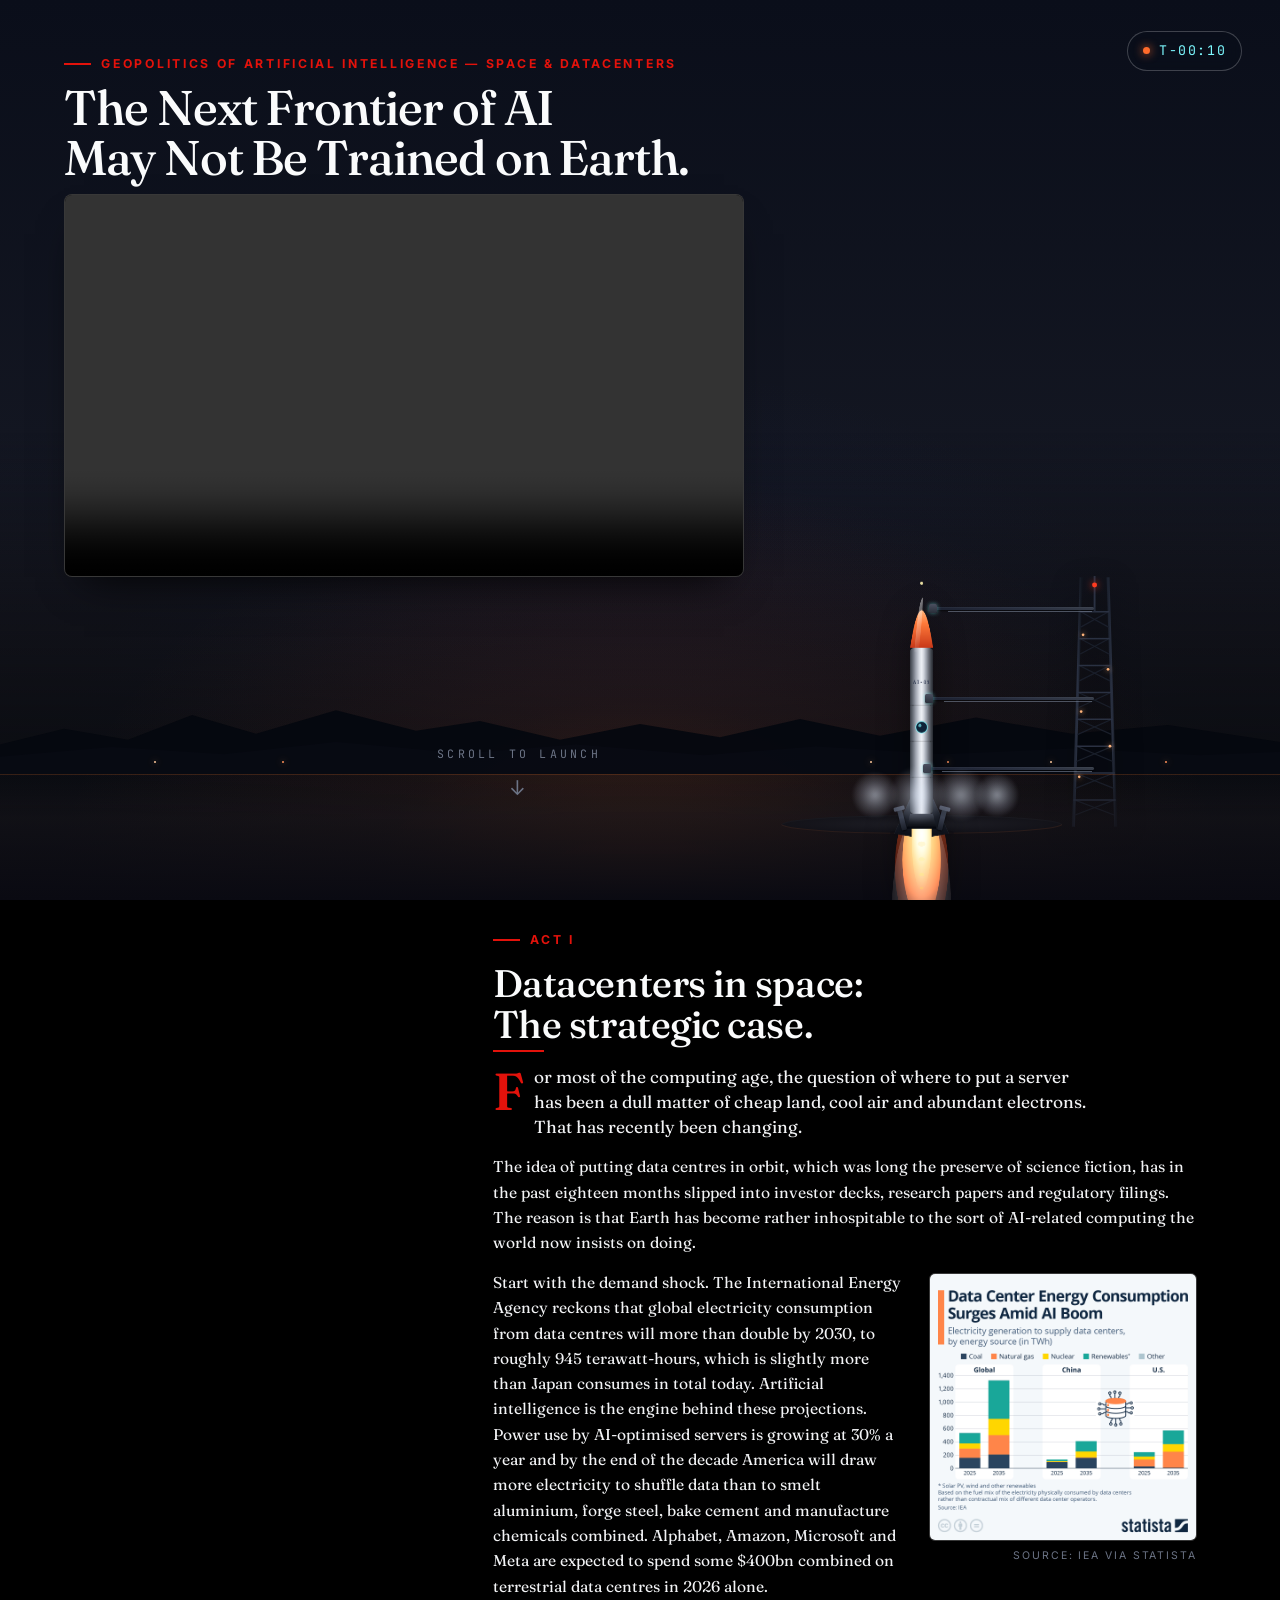
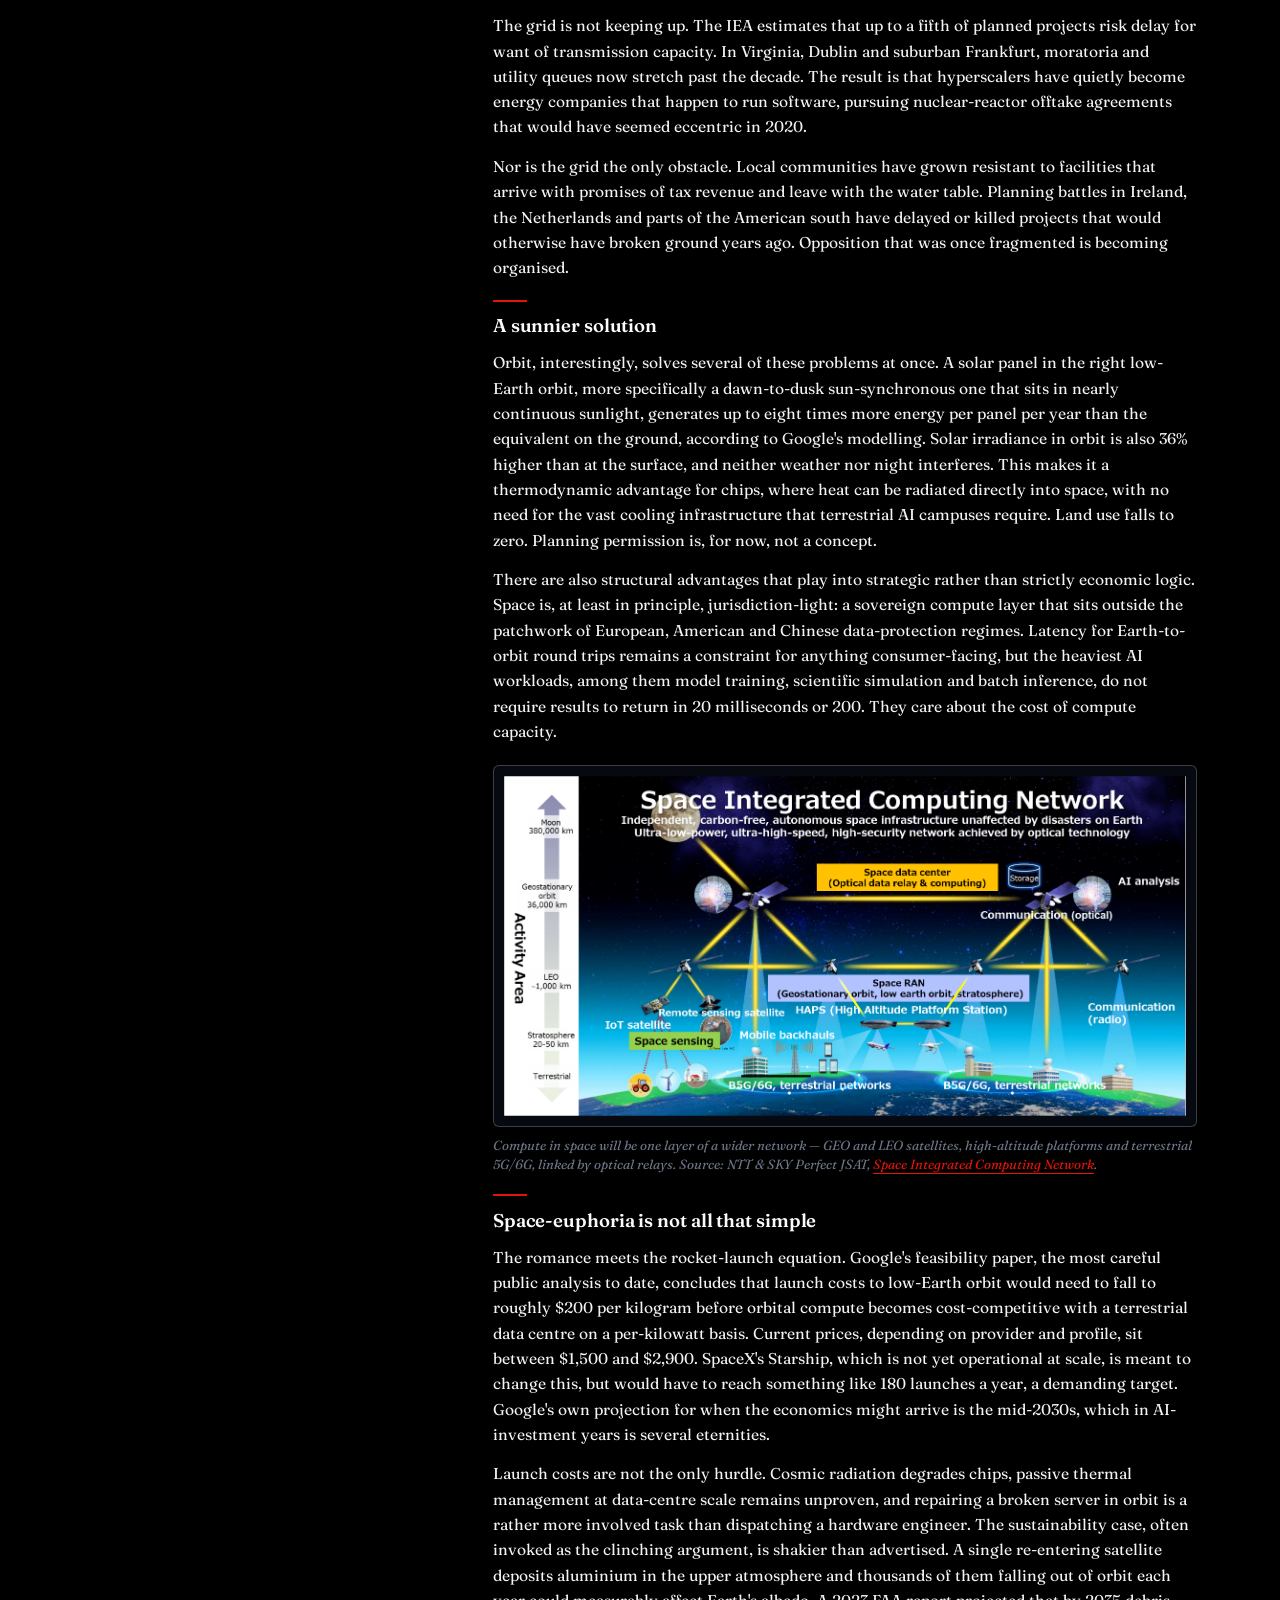
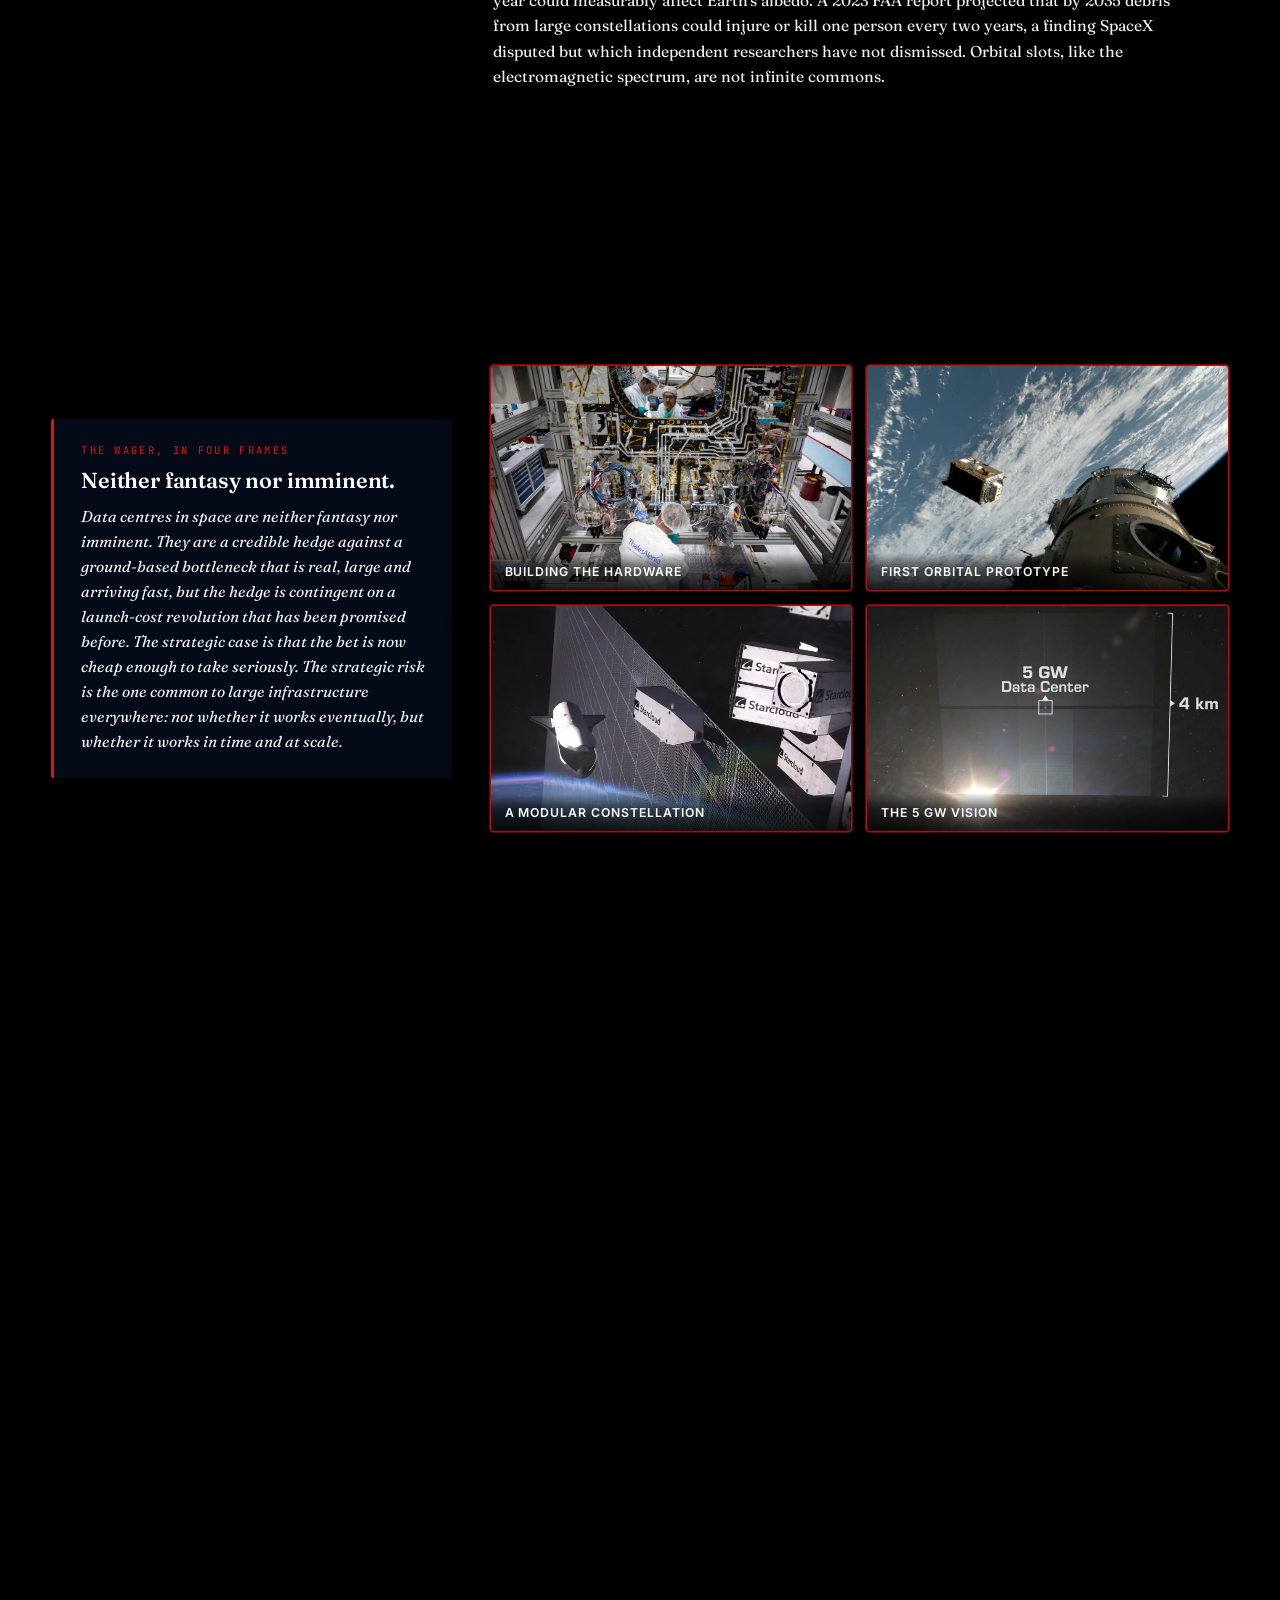
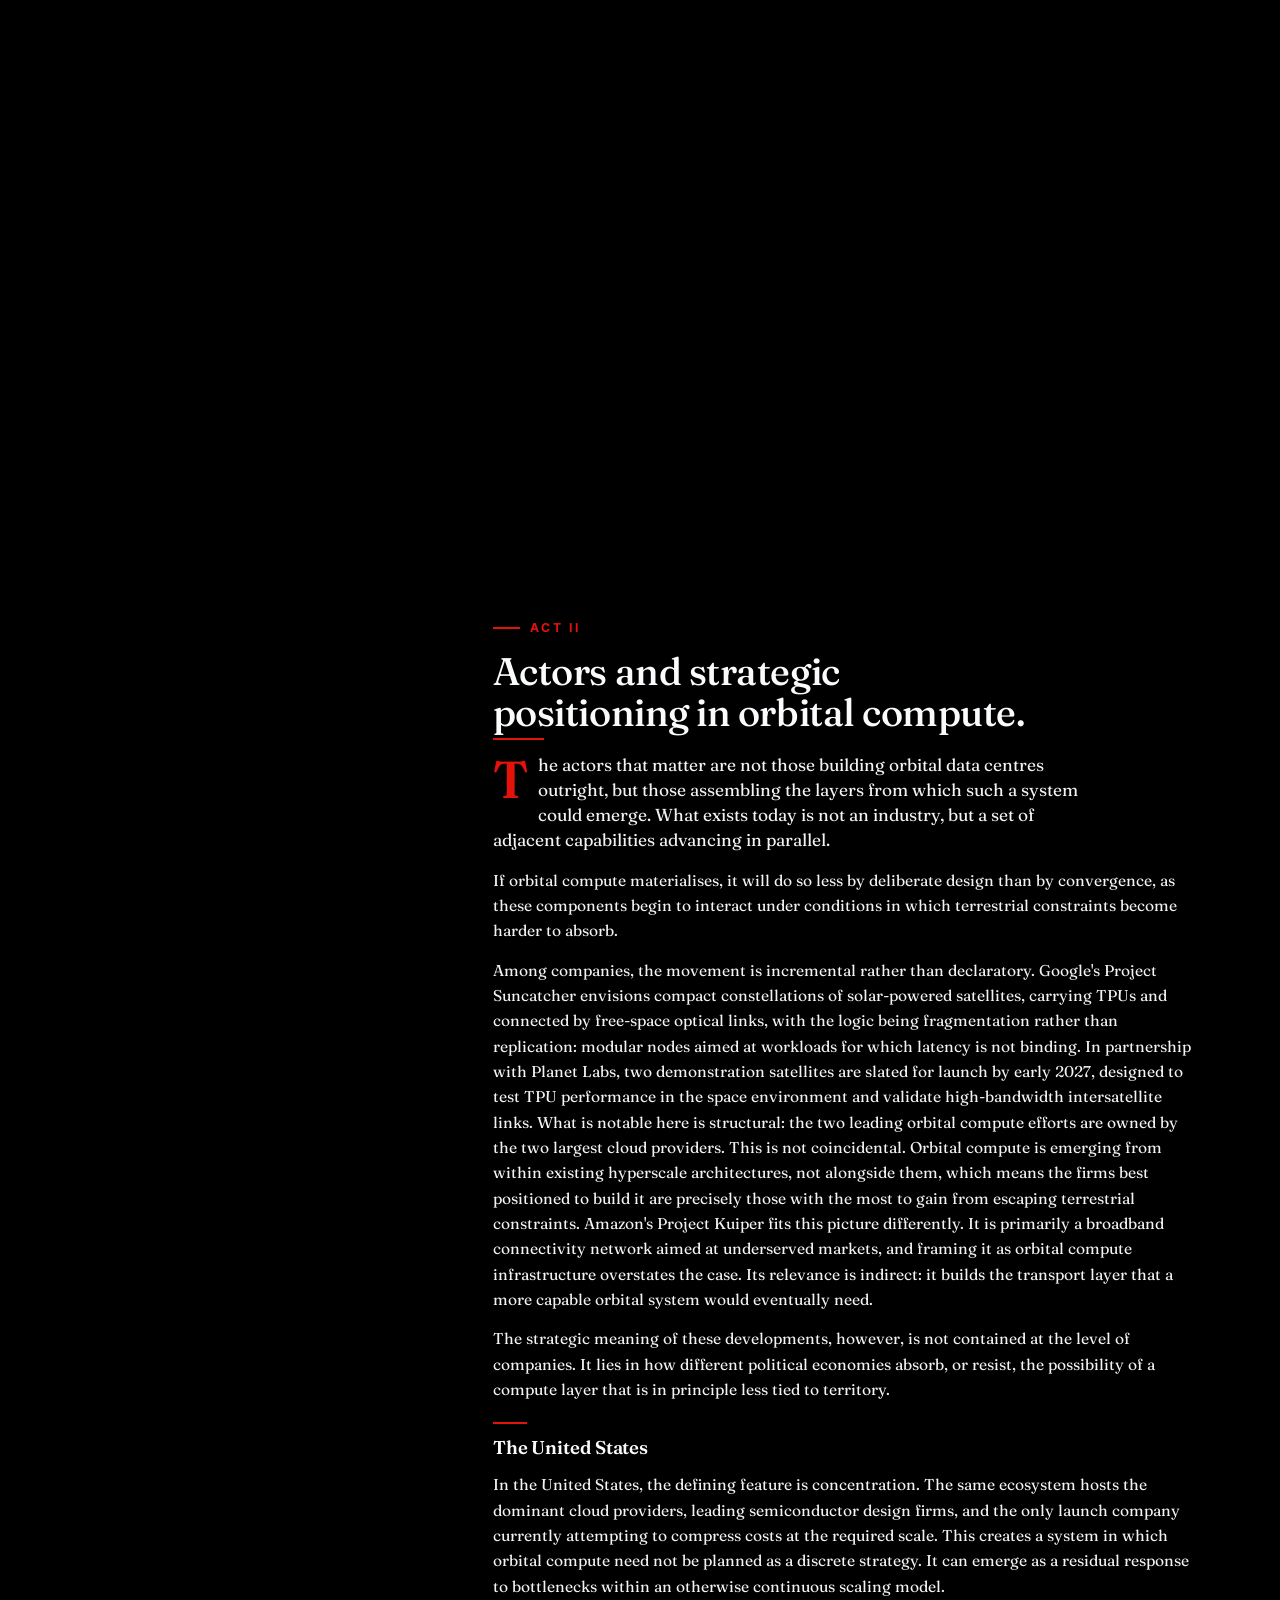
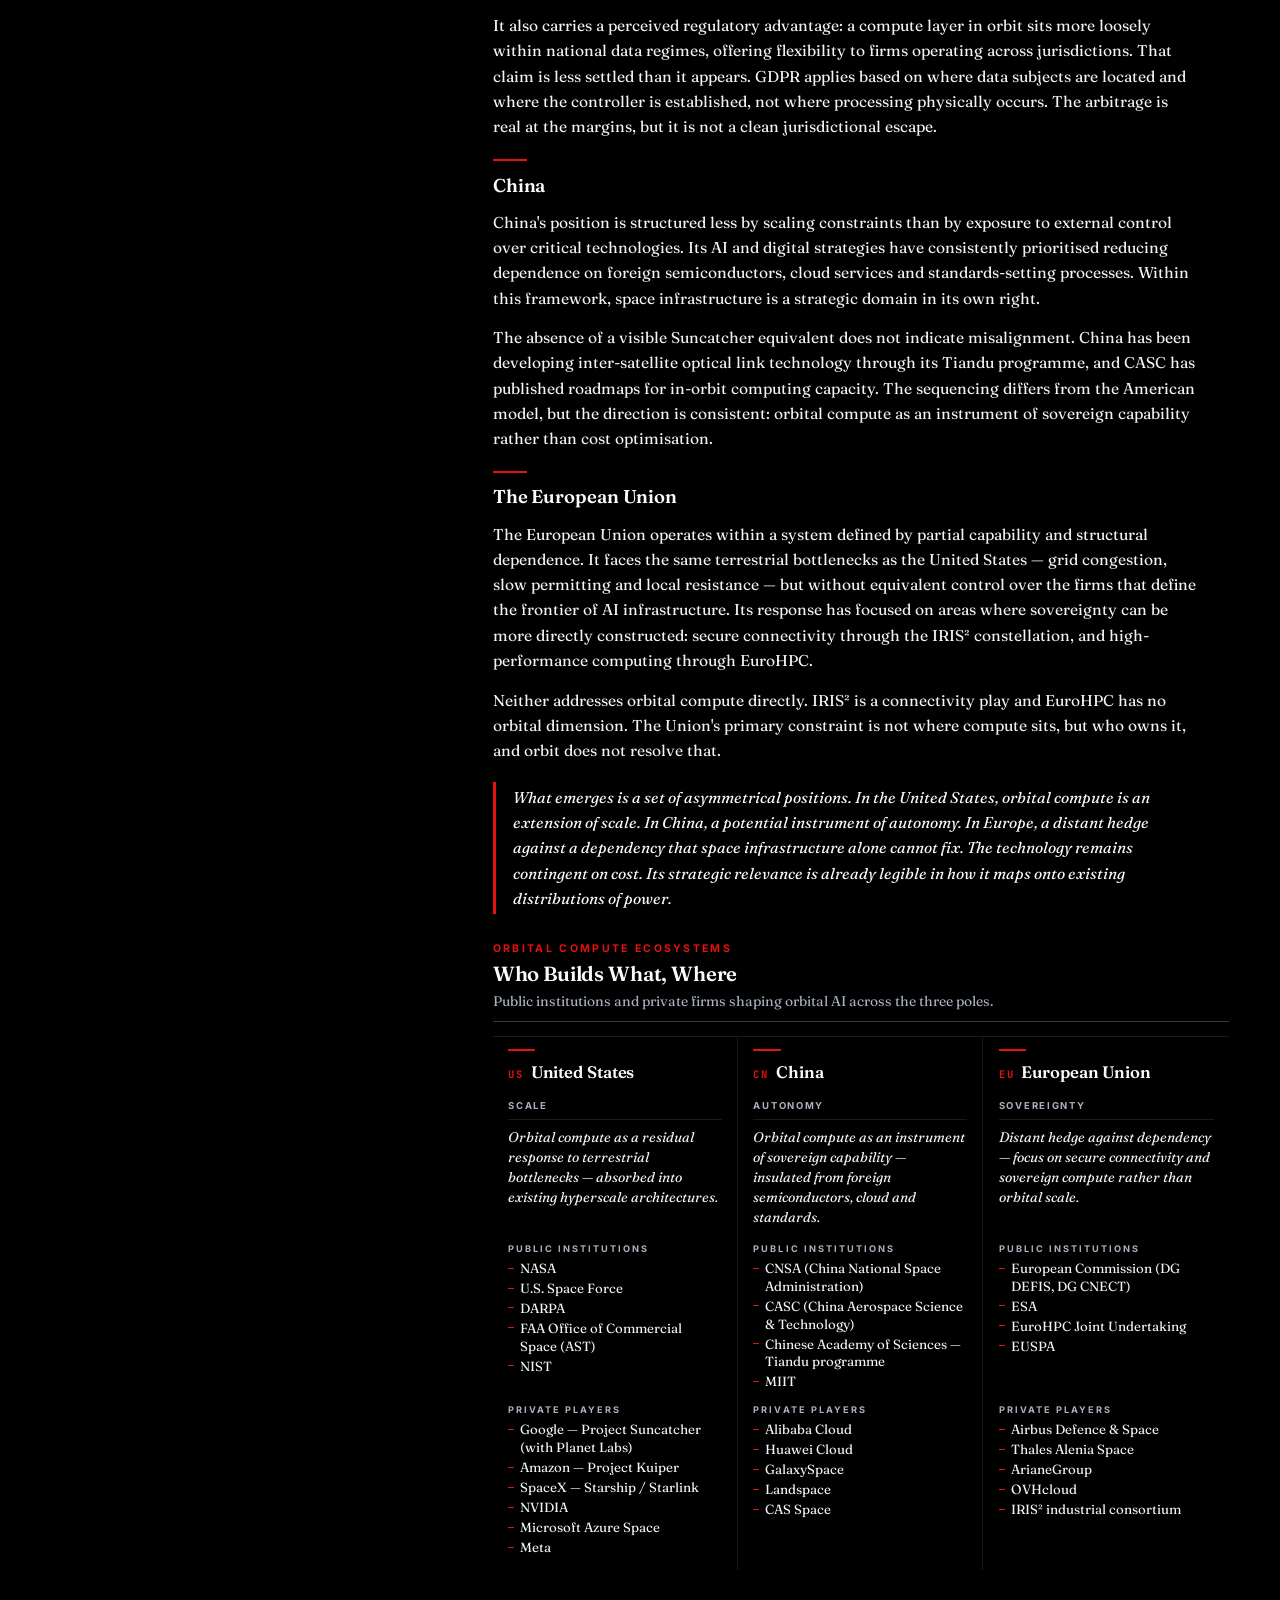
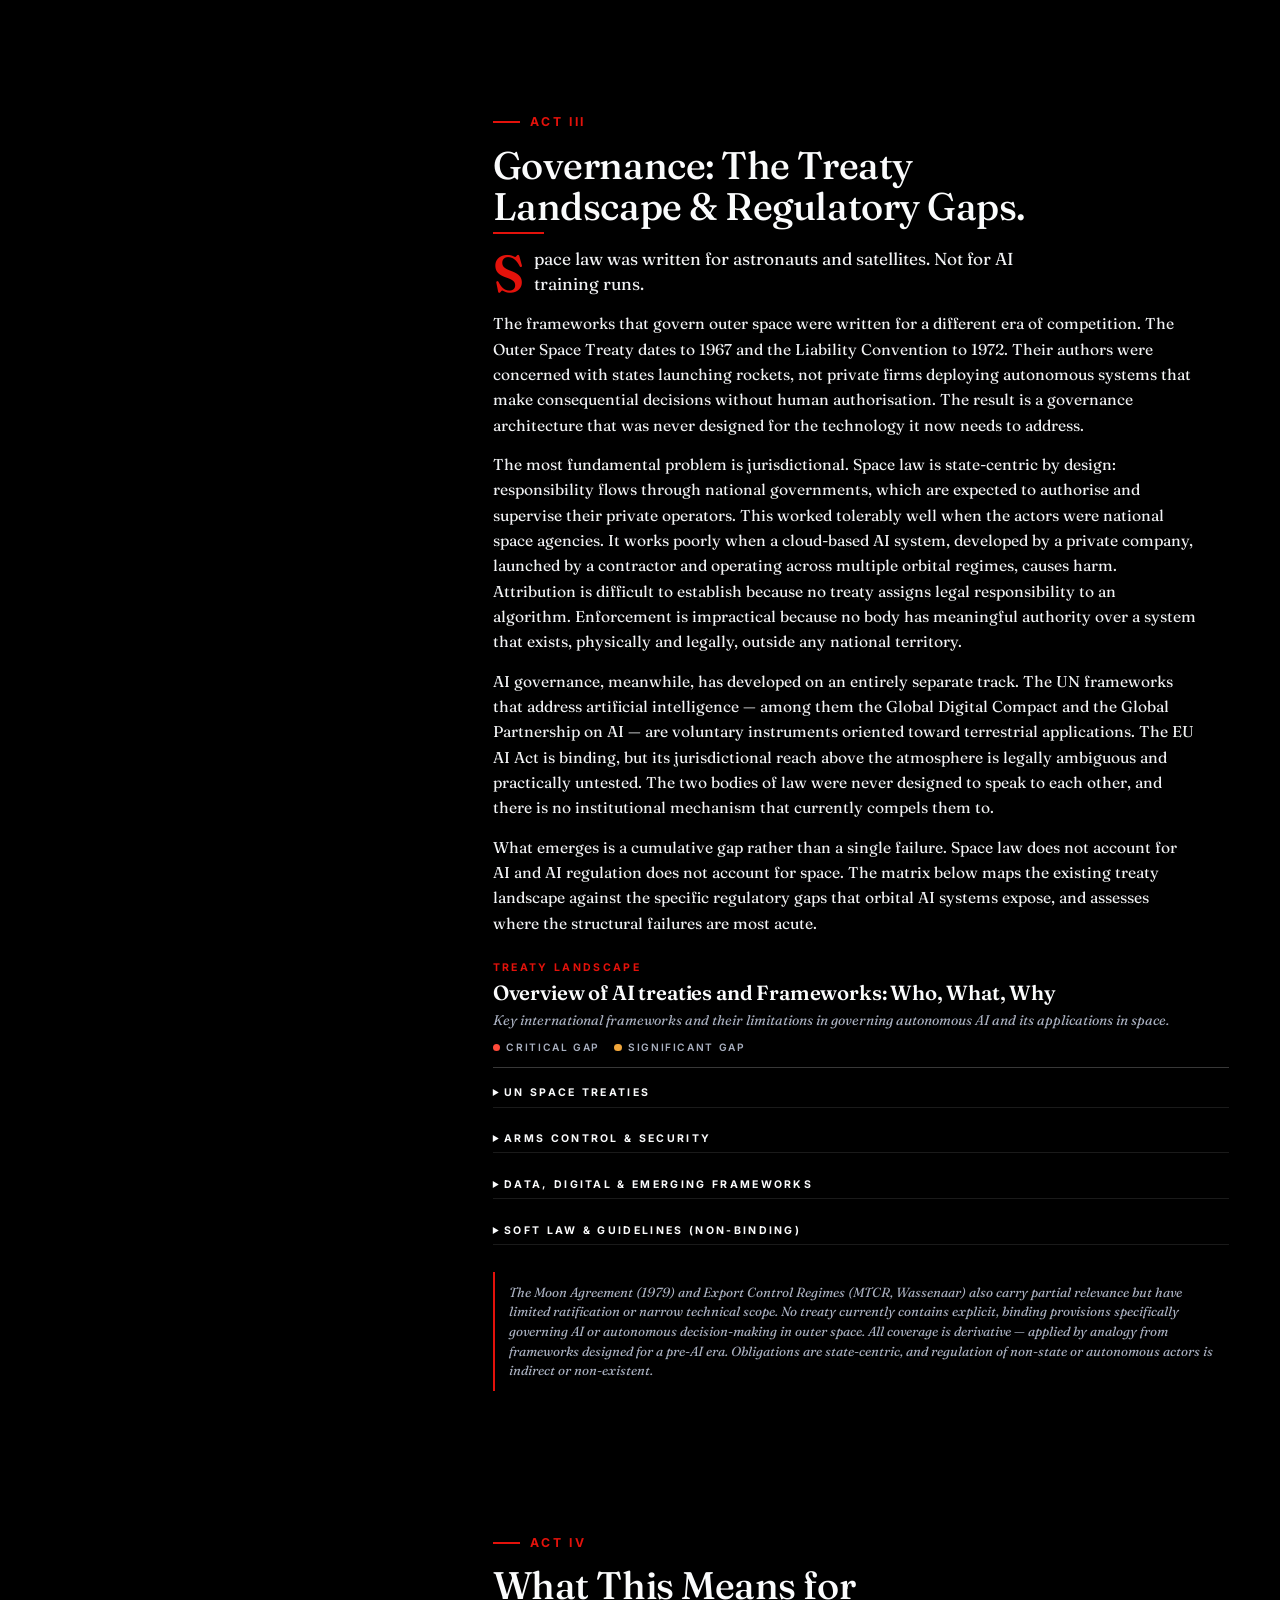
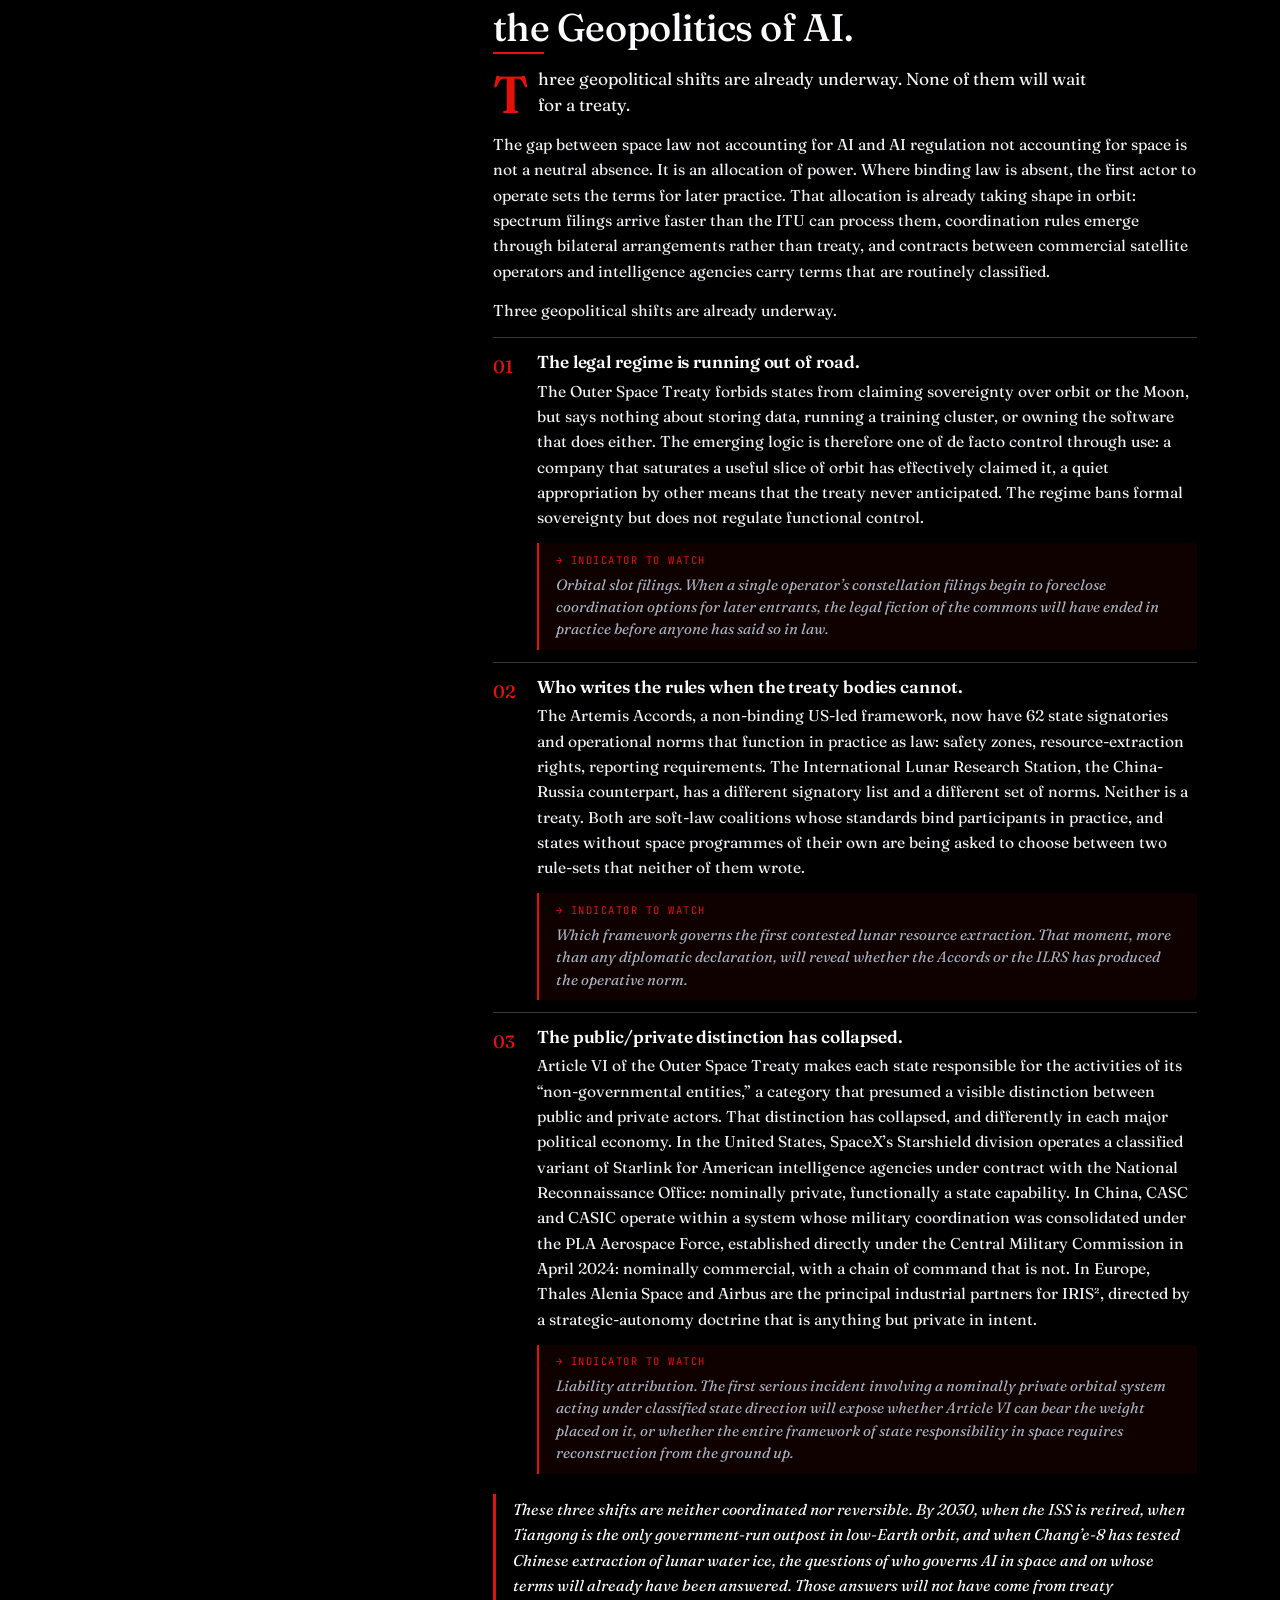
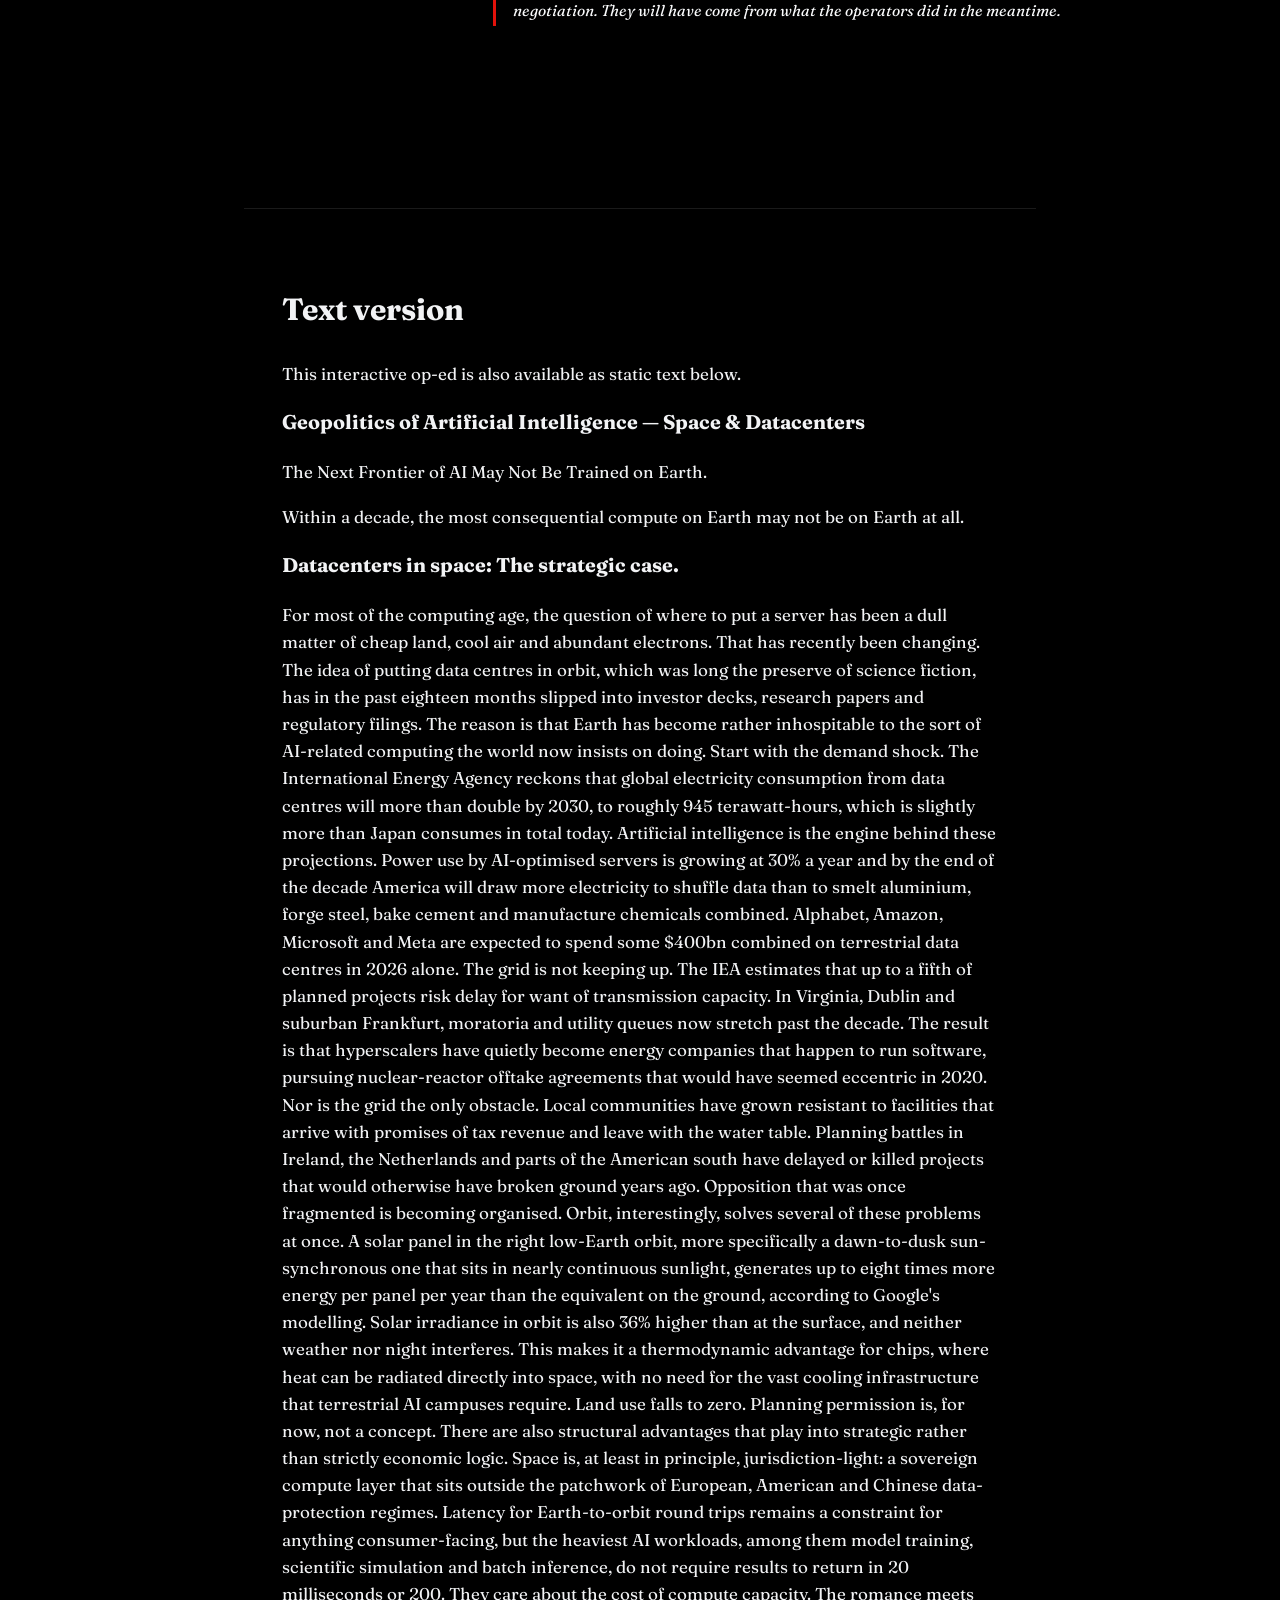
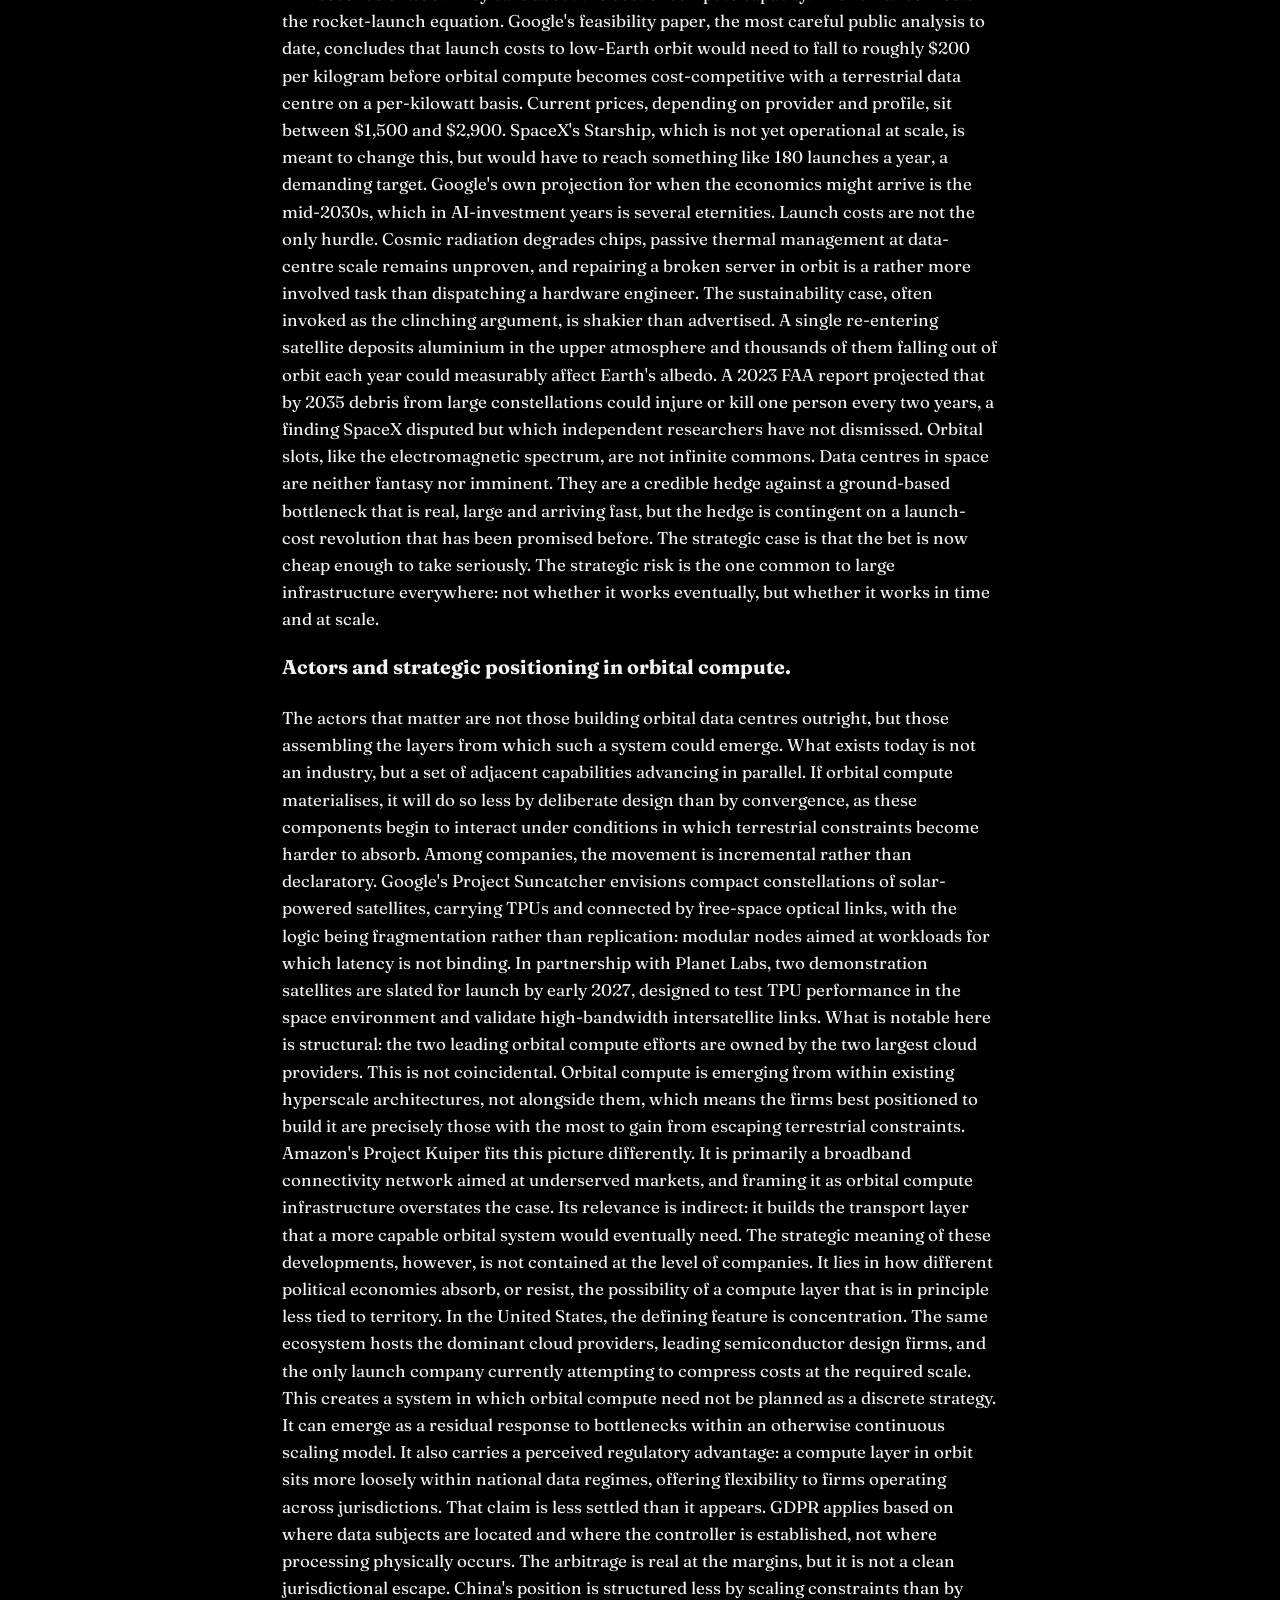
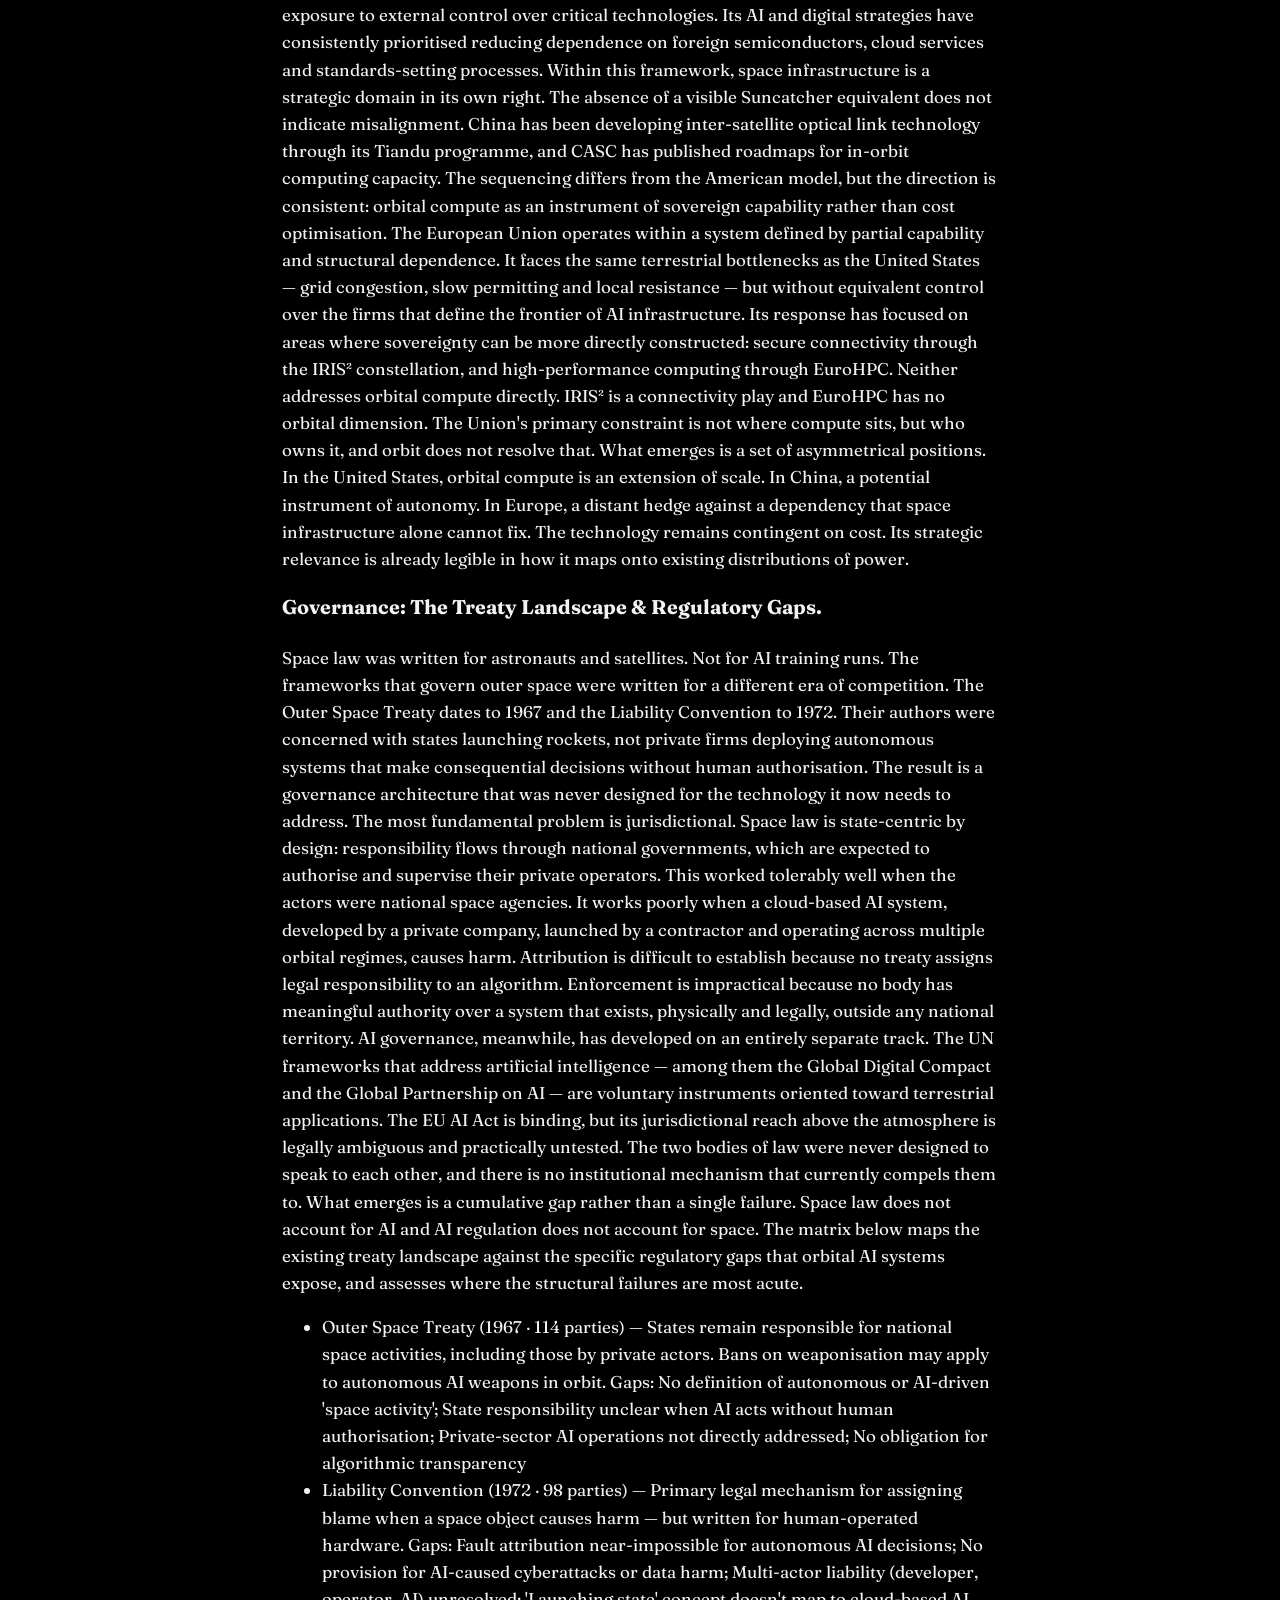
==== projects/group-2/index.html @ 8c662037 "Add projects/group-2 hub submission copy and link course README - Mirror the static op-ed at project" ====
<!doctype html>
<html lang="en">
  <head>
    <meta charset="utf-8" />
    <meta name="viewport" content="width=device-width, initial-scale=1" />
    <title>The Next Frontier of AI Isn't a Model. It's an Orbit.</title>
    <meta
      name="description"
      content="An interactive op-ed on the geopolitics of AI data centers in space."
    />
    <meta name="color-scheme" content="dark" />
    <meta name="theme-color" content="#05070f" />

    <link rel="preconnect" href="https://fonts.googleapis.com" />
    <link rel="preconnect" href="https://fonts.gstatic.com" crossorigin />
    <link
      href="https://fonts.googleapis.com/css2?family=Fraunces:ital,opsz,wght@0,9..144,400;0,9..144,500;0,9..144,600;0,9..144,700;1,9..144,400;1,9..144,500&family=Inter:wght@400;500;600;700&family=JetBrains+Mono:wght@400;500&display=swap"
      rel="stylesheet"
    />

    <link rel="stylesheet" href="styles/main.css" />
    <link rel="stylesheet" href="styles/stage.css" />
    <link rel="stylesheet" href="styles/scenes.css" />
  </head>
  <body>
    <a class="skip-link" href="#text-version">Skip to plain-text version</a>

    <!-- Persistent cosmic stage: pinned to viewport, driven by scroll progress -->
    <div class="stage" aria-hidden="true">
      <div class="sky" data-layer="sky"></div>
      <canvas class="starfield" data-layer="stars"></canvas>

      <svg
        class="earth"
        data-layer="earth"
        viewBox="-1000 -1000 2000 2000"
        preserveAspectRatio="xMidYMid meet"
      >
        <defs>
          <radialGradient id="earthCore" cx="40%" cy="40%" r="70%">
            <stop offset="0%" stop-color="#3c6fb0" />
            <stop offset="55%" stop-color="#17335f" />
            <stop offset="100%" stop-color="#050a1a" />
          </radialGradient>
          <radialGradient id="earthGlow" cx="50%" cy="50%" r="60%">
            <stop offset="70%" stop-color="rgba(125, 249, 255, 0)" />
            <stop offset="92%" stop-color="rgba(125, 249, 255, 0.18)" />
            <stop offset="100%" stop-color="rgba(125, 249, 255, 0)" />
          </radialGradient>
        </defs>
        <circle r="1000" fill="url(#earthGlow)" />
        <circle r="960" fill="url(#earthCore)" />
        <!-- Stylised land masses -->
        <g class="earth-land" opacity="0.55">
          <path
            d="M -500 -200 Q -380 -260 -220 -220 Q -120 -180 -90 -100 Q -150 -40 -280 -30 Q -420 -60 -500 -200 Z"
            fill="#1f4f3a"
          />
          <path
            d="M 80 -340 Q 260 -380 420 -300 Q 520 -200 460 -100 Q 320 -60 180 -140 Q 60 -240 80 -340 Z"
            fill="#204a38"
          />
          <path
            d="M -140 140 Q 20 120 180 200 Q 260 340 160 460 Q 20 520 -80 420 Q -200 300 -140 140 Z"
            fill="#1d4430"
          />
        </g>
      </svg>

      <!-- Orbital rings that fade in at LEO and beyond -->
      <svg class="orbits" data-layer="orbits" viewBox="-1000 -1000 2000 2000">
        <g fill="none" stroke-linecap="round">
          <ellipse class="orbit orbit-1" cx="0" cy="0" rx="1060" ry="1060" />
          <ellipse class="orbit orbit-2" cx="0" cy="0" rx="1180" ry="1180" />
          <ellipse class="orbit orbit-3" cx="0" cy="0" rx="1320" ry="1320" />
          <ellipse class="orbit orbit-4" cx="0" cy="0" rx="1480" ry="1480" />
        </g>
        <g class="sats" data-layer="sats"></g>
      </svg>

      <!-- Launchpad BACKGROUND: horizon + ground + pad + tower (paints behind rocket) -->
      <div class="launchpad launchpad-bg" data-layer="launchpad-bg">

        <svg class="pad-mountains" viewBox="0 0 1600 220" preserveAspectRatio="none" aria-hidden="true">
          <path
            d="M 0 220 L 0 160 L 80 128 L 160 150 L 240 100 L 320 138 L 420 90 L 520 132 L 600 112 L 700 150 L 800 118 L 900 145 L 1000 108 L 1100 142 L 1220 105 L 1340 138 L 1460 120 L 1600 155 L 1600 220 Z"
            fill="#05080f"
          />
          <path
            d="M 0 220 L 0 185 L 140 165 L 280 180 L 420 155 L 580 178 L 720 160 L 880 182 L 1020 164 L 1180 180 L 1340 168 L 1500 182 L 1600 175 L 1600 220 Z"
            fill="#080b14"
            opacity="0.9"
          />
        </svg>

        <div class="pad-horizon-lights" aria-hidden="true">
          <span style="left: 12%"></span>
          <span style="left: 22%"></span>
          <span style="left: 68%"></span>
          <span style="left: 74%"></span>
          <span style="left: 82%"></span>
          <span style="left: 91%"></span>
        </div>

        <!-- Concrete pad disc (slim, sits below the rocket, no longer overlaps its body) -->
        <div class="pad-base" aria-hidden="true"></div>
        <!-- Glowing flame trench -->
        <div class="pad-trench" aria-hidden="true"></div>

        <!-- Service tower / gantry (behind rocket) -->
        <svg
          class="pad-tower"
          viewBox="-60 0 120 260"
          preserveAspectRatio="xMidYEnd meet"
          aria-hidden="true"
        >
          <defs>
            <linearGradient id="steel" x1="0" y1="0" x2="1" y2="0">
              <stop offset="0%"  stop-color="#1c222f" />
              <stop offset="50%" stop-color="#2a3142" />
              <stop offset="100%" stop-color="#12161f" />
            </linearGradient>
          </defs>

          <line x1="-22" y1="260" x2="-14" y2="0" stroke="url(#steel)" stroke-width="3" />
          <line x1="22"  y1="260" x2="14"  y2="0" stroke="url(#steel)" stroke-width="3" />

          <g stroke="#1a1f2b" stroke-width="1.2">
            <line x1="-21" y1="248" x2="21"  y2="232" />
            <line x1="21"  y1="248" x2="-21" y2="232" />
            <line x1="-20" y1="220" x2="20"  y2="204" />
            <line x1="20"  y1="220" x2="-20" y2="204" />
            <line x1="-19" y1="192" x2="19"  y2="176" />
            <line x1="19"  y1="192" x2="-19" y2="176" />
            <line x1="-18" y1="164" x2="18"  y2="148" />
            <line x1="18"  y1="164" x2="-18" y2="148" />
            <line x1="-17" y1="136" x2="17"  y2="120" />
            <line x1="17"  y1="136" x2="-17" y2="120" />
            <line x1="-16" y1="108" x2="16"  y2="92"  />
            <line x1="16"  y1="108" x2="-16" y2="92"  />
            <line x1="-15" y1="80"  x2="15"  y2="64"  />
            <line x1="15"  y1="80"  x2="-15" y2="64"  />
            <line x1="-14.5" y1="52" x2="14.5" y2="36" />
            <line x1="14.5"  y1="52" x2="-14.5" y2="36" />
          </g>

          <g stroke="#2a3142" stroke-width="1.6">
            <line x1="-22" y1="232" x2="22"  y2="232" />
            <line x1="-21" y1="204" x2="21"  y2="204" />
            <line x1="-20" y1="176" x2="20"  y2="176" />
            <line x1="-19" y1="148" x2="19"  y2="148" />
            <line x1="-18" y1="120" x2="18"  y2="120" />
            <line x1="-17" y1="92"  x2="17"  y2="92"  />
            <line x1="-16" y1="64"  x2="16"  y2="64"  />
            <line x1="-15" y1="36"  x2="15"  y2="36"  />
          </g>

          <line x1="0" y1="36" x2="0" y2="-14" stroke="#2a3142" stroke-width="2" />
          <circle cx="0" cy="-16" r="1.8" fill="#9ba2b3" />
          <circle class="tower-beacon" cx="0" cy="8" r="2.6" fill="#ff3b20" />
          <circle class="tower-lamp lamp-a" cx="-16" cy="208" r="1.4" fill="#ffb37a" />
          <circle class="tower-lamp lamp-b" cx="16"  cy="176" r="1.4" fill="#ffb37a" />
          <circle class="tower-lamp lamp-c" cx="-14" cy="140" r="1.4" fill="#ffb37a" />
          <circle class="tower-lamp lamp-d" cx="14"  cy="96"  r="1.4" fill="#ffb37a" />
          <circle class="tower-lamp lamp-e" cx="-12" cy="60"  r="1.4" fill="#ffb37a" />
        </svg>
      </div>

      <!-- Rocket: scales with viewport, rises with scroll progress -->
      <svg
        class="rocket"
        data-layer="rocket"
        viewBox="-80 -220 160 500"
        preserveAspectRatio="xMidYMid meet"
        aria-hidden="true"
      >
        <defs>
          <!-- Brushed-metal hull with a soft specular highlight -->
          <linearGradient id="hull" x1="0" y1="0" x2="1" y2="0">
            <stop offset="0%"   stop-color="#5a6270" />
            <stop offset="25%"  stop-color="#b7bdc9" />
            <stop offset="50%"  stop-color="#eef1f6" />
            <stop offset="72%"  stop-color="#aab0bc" />
            <stop offset="100%" stop-color="#3d424d" />
          </linearGradient>
          <linearGradient id="hullShadow" x1="0" y1="0" x2="1" y2="0">
            <stop offset="0%"   stop-color="rgba(0,0,0,0.45)" />
            <stop offset="40%"  stop-color="rgba(0,0,0,0)" />
            <stop offset="60%"  stop-color="rgba(0,0,0,0)" />
            <stop offset="100%" stop-color="rgba(0,0,0,0.55)" />
          </linearGradient>
          <linearGradient id="nose" x1="0" y1="0" x2="0" y2="1">
            <stop offset="0%"   stop-color="#ffb578" />
            <stop offset="35%"  stop-color="#ff7a3a" />
            <stop offset="100%" stop-color="#c93819" />
          </linearGradient>
          <linearGradient id="noseShine" x1="0.25" y1="0" x2="0.55" y2="1">
            <stop offset="0%" stop-color="rgba(255,255,255,0.55)" />
            <stop offset="100%" stop-color="rgba(255,255,255,0)" />
          </linearGradient>
          <linearGradient id="fin" x1="0" y1="0" x2="0" y2="1">
            <stop offset="0%" stop-color="#2a2f3a" />
            <stop offset="100%" stop-color="#0d1018" />
          </linearGradient>
          <linearGradient id="engineBell" x1="0" y1="0" x2="0" y2="1">
            <stop offset="0%"   stop-color="#3a3f4b" />
            <stop offset="60%"  stop-color="#1b1e26" />
            <stop offset="100%" stop-color="#0a0c12" />
          </linearGradient>

          <!-- Flame gradients: hot core → yellow → orange → smoke -->
          <radialGradient id="flameCore" cx="50%" cy="15%" r="85%">
            <stop offset="0%"   stop-color="#ffffff" />
            <stop offset="30%"  stop-color="#fff4b0" />
            <stop offset="60%"  stop-color="rgba(255,220,120,0.4)" />
            <stop offset="100%" stop-color="rgba(255,180,60,0)" />
          </radialGradient>
          <radialGradient id="flameMid" cx="50%" cy="10%" r="90%">
            <stop offset="0%"   stop-color="#fff1a0" />
            <stop offset="35%"  stop-color="#ffb347" />
            <stop offset="70%"  stop-color="#ff5a1f" />
            <stop offset="100%" stop-color="rgba(255,90,31,0)" />
          </radialGradient>
          <radialGradient id="flameOuter" cx="50%" cy="5%" r="95%">
            <stop offset="0%"   stop-color="rgba(255,140,60,0.55)" />
            <stop offset="50%"  stop-color="rgba(255,80,30,0.35)" />
            <stop offset="100%" stop-color="rgba(200,50,20,0)" />
          </radialGradient>
          <radialGradient id="smoke" cx="50%" cy="30%" r="80%">
            <stop offset="0%"   stop-color="rgba(240,230,220,0.55)" />
            <stop offset="60%"  stop-color="rgba(180,170,170,0.15)" />
            <stop offset="100%" stop-color="rgba(140,135,140,0)" />
          </radialGradient>

          <!-- Bell-mouth heat glow -->
          <radialGradient id="bellGlow" cx="50%" cy="100%" r="60%">
            <stop offset="0%"   stop-color="rgba(255,160,80,0.9)" />
            <stop offset="100%" stop-color="rgba(255,120,40,0)" />
          </radialGradient>
        </defs>

        <!-- Exhaust plume: stacked gradient layers with shock diamonds -->
        <g class="rocket-flame" style="transform-origin: 0 135px;">
          <!-- Diffuse smoke/haze that trails far below -->
          <ellipse class="plume-smoke" cx="0" cy="240" rx="38" ry="120" fill="url(#smoke)" />
          <!-- Outer flame envelope -->
          <path
            class="plume-outer"
            d="M -28 140 Q -44 200 -18 260 Q 0 290 18 260 Q 44 200 28 140 Z"
            fill="url(#flameOuter)"
          />
          <!-- Mid flame -->
          <path
            class="plume-mid"
            d="M -20 138 Q -32 190 -12 240 Q 0 262 12 240 Q 32 190 20 138 Z"
            fill="url(#flameMid)"
          />
          <!-- Hot inner core -->
          <path
            class="plume-core"
            d="M -10 135 Q -16 170 -6 205 Q 0 220 6 205 Q 16 170 10 135 Z"
            fill="url(#flameCore)"
          />
          <!-- Mach/shock diamonds: small bright nodes stacked down the plume -->
          <g class="plume-diamonds" opacity="0.85">
            <ellipse cx="0" cy="158" rx="5" ry="3" fill="#fff7d0" />
            <ellipse cx="0" cy="176" rx="4" ry="2.4" fill="#fff2b0" opacity="0.85" />
            <ellipse cx="0" cy="194" rx="3.2" ry="1.9" fill="#ffe890" opacity="0.75" />
            <ellipse cx="0" cy="210" rx="2.5" ry="1.5" fill="#ffd270" opacity="0.6" />
          </g>
        </g>

        <!-- Engine-bell heat halo (sits just below the nozzle) -->
        <ellipse class="bell-halo" cx="0" cy="138" rx="24" ry="8" fill="url(#bellGlow)" />

        <!-- Fins: swept, sleek -->
        <path class="fin fin-left"  d="M -14 95 L -38 148 L -14 152 Z" fill="url(#fin)" />
        <path class="fin fin-right" d="M  14 95 L  38 148 L  14 152 Z" fill="url(#fin)" />
        <!-- Fin rim highlights -->
        <path d="M -14 95 L -38 148" stroke="rgba(255,255,255,0.08)" stroke-width="0.6" fill="none" />
        <path d="M  14 95 L  38 148" stroke="rgba(255,255,255,0.08)" stroke-width="0.6" fill="none" />

        <!-- Engine bell/nozzle -->
        <path d="M -16 120 L -20 140 L 20 140 L 16 120 Z" fill="url(#engineBell)" />
        <rect x="-20" y="138" width="40" height="3" fill="#050810" />

        <!-- Main body (slim, tall, refined) -->
        <rect x="-16" y="-110" width="32" height="230" rx="5" fill="url(#hull)" />
        <!-- Subtle vertical shadow to give the hull depth -->
        <rect x="-16" y="-110" width="32" height="230" rx="5" fill="url(#hullShadow)" opacity="0.7" />

        <!-- Panel / stage-separation lines -->
        <line x1="-16" y1="-30" x2="16" y2="-30" stroke="rgba(0,0,0,0.35)" stroke-width="0.7" />
        <line x1="-16" y1="20"  x2="16" y2="20"  stroke="rgba(0,0,0,0.35)" stroke-width="0.7" />
        <line x1="-16" y1="70"  x2="16" y2="70"  stroke="rgba(0,0,0,0.35)" stroke-width="0.7" />

        <!-- Subtle rivets (just dots) -->
        <g fill="rgba(0,0,0,0.3)">
          <circle cx="-12" cy="-30" r="0.8" /><circle cx="12" cy="-30" r="0.8" />
          <circle cx="-12" cy="20"  r="0.8" /><circle cx="12" cy="20"  r="0.8" />
          <circle cx="-12" cy="70"  r="0.8" /><circle cx="12" cy="70"  r="0.8" />
        </g>

        <!-- Agency marking -->
        <text x="0" y="-60" text-anchor="middle" font-family="JetBrains Mono, monospace"
              font-size="7" font-weight="700" fill="rgba(20,30,60,0.85)" letter-spacing="0.5">AI-01</text>

        <!-- Window with inner glow -->
        <circle cx="0" cy="0" r="8" fill="#061128" stroke="rgba(125,249,255,0.7)" stroke-width="1.4" />
        <circle cx="0" cy="0" r="7" fill="rgba(125,249,255,0.08)" />
        <circle cx="-2.4" cy="-2.4" r="2.2" fill="#7df9ff" opacity="0.65" />

        <!-- Nose cone -->
        <path d="M -16 -110 Q 0 -215 16 -110 Z" fill="url(#nose)" />
        <!-- Nose highlight -->
        <path d="M -10 -105 Q -4 -180 2 -180 Q 1 -150 -4 -105 Z" fill="url(#noseShine)" />
        <!-- Nose tip glint -->
        <circle cx="0" cy="-200" r="2" fill="#fff4b0" opacity="0.9" />
      </svg>

      <!-- Orbital satellite cluster: fades in above ~1000 km, replacing the rocket -->
      <svg
        class="cluster"
        data-layer="cluster"
        viewBox="-220 -180 440 360"
        preserveAspectRatio="xMidYMid meet"
        aria-hidden="true"
      >
        <defs>
          <linearGradient id="panel" x1="0" y1="0" x2="0" y2="1">
            <stop offset="0%"  stop-color="#1a3a7a" />
            <stop offset="50%" stop-color="#2558b8" />
            <stop offset="100%" stop-color="#0c1f50" />
          </linearGradient>
          <linearGradient id="chassis" x1="0" y1="0" x2="1" y2="0">
            <stop offset="0%"   stop-color="#4a5160" />
            <stop offset="50%"  stop-color="#c9ced8" />
            <stop offset="100%" stop-color="#32363f" />
          </linearGradient>
          <linearGradient id="rackGlow" x1="0" y1="0" x2="1" y2="0">
            <stop offset="0%"   stop-color="rgba(125,249,255,0)" />
            <stop offset="50%"  stop-color="rgba(125,249,255,0.6)" />
            <stop offset="100%" stop-color="rgba(125,249,255,0)" />
          </linearGradient>
          <radialGradient id="linkPulse" cx="50%" cy="50%" r="50%">
            <stop offset="0%"  stop-color="rgba(125,249,255,0.9)" />
            <stop offset="100%" stop-color="rgba(125,249,255,0)" />
          </radialGradient>
        </defs>

        <!-- Data-link lines between hub and satellites -->
        <g class="cluster-links" stroke="rgba(125,249,255,0.35)" stroke-width="0.7" stroke-dasharray="3 4" fill="none">
          <line class="link link-1" x1="0" y1="0" x2="-150" y2="-95" />
          <line class="link link-2" x1="0" y1="0" x2="155" y2="-70" />
          <line class="link link-3" x1="0" y1="0" x2="130" y2="105" />
          <line class="link link-4" x1="0" y1="0" x2="-135" y2="95" />
        </g>

        <!-- Hub: the orbital AI data center -->
        <g class="sat-hub">
          <!-- Solar panel wings -->
          <g class="sat-wings">
            <!-- Left wing -->
            <rect x="-120" y="-26" width="82" height="52" fill="url(#panel)" />
            <g stroke="rgba(255,255,255,0.18)" stroke-width="0.6">
              <line x1="-99"  y1="-26" x2="-99"  y2="26" />
              <line x1="-78"  y1="-26" x2="-78"  y2="26" />
              <line x1="-57"  y1="-26" x2="-57"  y2="26" />
              <line x1="-120" y1="0"   x2="-38"  y2="0" />
            </g>
            <rect x="-120" y="-26" width="82" height="52" fill="none" stroke="rgba(200,210,230,0.4)" stroke-width="0.8" />
            <!-- Boom -->
            <rect x="-38" y="-2" width="10" height="4" fill="#6a7180" />
            <!-- Right wing -->
            <rect x="38" y="-26" width="82" height="52" fill="url(#panel)" />
            <g stroke="rgba(255,255,255,0.18)" stroke-width="0.6">
              <line x1="57"  y1="-26" x2="57"  y2="26" />
              <line x1="78"  y1="-26" x2="78"  y2="26" />
              <line x1="99"  y1="-26" x2="99"  y2="26" />
              <line x1="38"  y1="0"   x2="120" y2="0" />
            </g>
            <rect x="38" y="-26" width="82" height="52" fill="none" stroke="rgba(200,210,230,0.4)" stroke-width="0.8" />
            <rect x="28" y="-2" width="10" height="4" fill="#6a7180" />
          </g>

          <!-- Chassis: GPU rack vibe -->
          <rect x="-28" y="-34" width="56" height="68" rx="3" fill="url(#chassis)" />
          <rect x="-28" y="-34" width="56" height="68" rx="3" fill="none" stroke="rgba(0,0,0,0.4)" stroke-width="0.6" />

          <!-- Rack slots with glowing data bar -->
          <g>
            <rect x="-24" y="-28" width="48" height="6" rx="1" fill="#0f1422" />
            <rect x="-24" y="-28" width="48" height="6" rx="1" fill="url(#rackGlow)" opacity="0.8" />
            <rect x="-24" y="-18" width="48" height="6" rx="1" fill="#0f1422" />
            <rect x="-24" y="-18" width="30" height="6" rx="1" fill="url(#rackGlow)" opacity="0.55" />
            <rect x="-24" y="-8"  width="48" height="6" rx="1" fill="#0f1422" />
            <rect x="-24" y="-8"  width="40" height="6" rx="1" fill="url(#rackGlow)" opacity="0.7" />
            <rect x="-24" y="2"   width="48" height="6" rx="1" fill="#0f1422" />
            <rect x="-24" y="2"   width="22" height="6" rx="1" fill="url(#rackGlow)" opacity="0.5" />
            <rect x="-24" y="12"  width="48" height="6" rx="1" fill="#0f1422" />
            <rect x="-24" y="12"  width="44" height="6" rx="1" fill="url(#rackGlow)" opacity="0.75" />
            <rect x="-24" y="22"  width="48" height="6" rx="1" fill="#0f1422" />
            <rect x="-24" y="22"  width="34" height="6" rx="1" fill="url(#rackGlow)" opacity="0.6" />
          </g>

          <!-- Status lights -->
          <circle class="led led-1" cx="-22" cy="-30" r="1.4" fill="#7df9ff" />
          <circle class="led led-2" cx="22"  cy="-30" r="1.4" fill="#ff6b2b" />

          <!-- Antenna dish on top -->
          <line x1="0" y1="-34" x2="0" y2="-44" stroke="#8a92a3" stroke-width="1.4" />
          <ellipse cx="0" cy="-46" rx="7" ry="3" fill="#cfd5e2" stroke="#5a6070" stroke-width="0.5" />
          <circle cx="0" cy="-46" r="1.3" fill="#ff6b2b" />

          <!-- Thruster nozzles (small) -->
          <rect x="-6" y="34" width="4" height="5" fill="#2a2f3a" />
          <rect x="2"  y="34" width="4" height="5" fill="#2a2f3a" />
        </g>

        <!-- Companion satellite: upper-left -->
        <g class="sat sat-a" transform="translate(-150, -95)">
          <rect x="-28" y="-6" width="24" height="12" fill="url(#panel)" stroke="rgba(200,210,230,0.35)" stroke-width="0.5" />
          <rect x="4"   y="-6" width="24" height="12" fill="url(#panel)" stroke="rgba(200,210,230,0.35)" stroke-width="0.5" />
          <rect x="-4" y="-5" width="8" height="10" fill="#c9ced8" />
          <circle cx="0" cy="0" r="1" fill="#7df9ff" />
        </g>

        <!-- Companion: upper-right -->
        <g class="sat sat-b" transform="translate(155, -70)">
          <rect x="-22" y="-5" width="18" height="10" fill="url(#panel)" stroke="rgba(200,210,230,0.35)" stroke-width="0.5" />
          <rect x="4"   y="-5" width="18" height="10" fill="url(#panel)" stroke="rgba(200,210,230,0.35)" stroke-width="0.5" />
          <rect x="-4" y="-4" width="8" height="8" fill="#c9ced8" />
          <circle cx="0" cy="0" r="1" fill="#ff6b2b" />
        </g>

        <!-- Companion: lower-right -->
        <g class="sat sat-c" transform="translate(130, 105)">
          <rect x="-26" y="-5" width="22" height="10" fill="url(#panel)" stroke="rgba(200,210,230,0.35)" stroke-width="0.5" />
          <rect x="4"   y="-5" width="22" height="10" fill="url(#panel)" stroke="rgba(200,210,230,0.35)" stroke-width="0.5" />
          <rect x="-4" y="-4" width="8" height="8" fill="#c9ced8" />
          <circle cx="0" cy="0" r="1" fill="#7df9ff" />
        </g>

        <!-- Companion: lower-left -->
        <g class="sat sat-d" transform="translate(-135, 95)">
          <rect x="-24" y="-5" width="20" height="10" fill="url(#panel)" stroke="rgba(200,210,230,0.35)" stroke-width="0.5" />
          <rect x="4"   y="-5" width="20" height="10" fill="url(#panel)" stroke="rgba(200,210,230,0.35)" stroke-width="0.5" />
          <rect x="-4" y="-4" width="8" height="8" fill="#c9ced8" />
          <circle cx="0" cy="0" r="1" fill="#ff6b2b" />
        </g>
      </svg>

      <!-- Launchpad FOREGROUND: umbilical arms + clamps + vapour, paints ON TOP
           of the rocket so they visibly latch onto it. -->
      <div class="launchpad launchpad-fg" data-layer="launchpad-fg">
        <!-- Umbilical arms: three steel pipes from the service tower that
             visibly attach to the rocket body and swing up/away at release. -->
        <div class="pad-umbilicals" aria-hidden="true">
          <span class="umbilical umbilical-top">
            <span class="umbilical-head"></span>
          </span>
          <span class="umbilical umbilical-mid">
            <span class="umbilical-head"></span>
          </span>
          <span class="umbilical umbilical-low">
            <span class="umbilical-head"></span>
          </span>
        </div>

        <!-- Hold-down clamps that release at T–0 -->
        <div class="pad-clamps" aria-hidden="true">
          <span class="clamp clamp-l"></span>
          <span class="clamp clamp-r"></span>
        </div>

        <!-- Cryogenic vapour venting -->
        <div class="pad-vapor" aria-hidden="true">
          <span class="vapor v1"></span>
          <span class="vapor v2"></span>
          <span class="vapor v3"></span>
          <span class="vapor v4"></span>
        </div>
      </div>

      <!-- (Old launchpad block moved above the rocket.) -->
      <div class="launchpad-legacy" hidden aria-hidden="true" style="display:none">

        <svg class="pad-mountains-legacy" viewBox="0 0 1600 220" preserveAspectRatio="none" aria-hidden="true">
          <path
            d="M 0 220 L 0 160 L 80 128 L 160 150 L 240 100 L 320 138 L 420 90 L 520 132 L 600 112 L 700 150 L 800 118 L 900 145 L 1000 108 L 1100 142 L 1220 105 L 1340 138 L 1460 120 L 1600 155 L 1600 220 Z"
            fill="#05080f"
          />
          <path
            d="M 0 220 L 0 185 L 140 165 L 280 180 L 420 155 L 580 178 L 720 160 L 880 182 L 1020 164 L 1180 180 L 1340 168 L 1500 182 L 1600 175 L 1600 220 Z"
            fill="#080b14"
            opacity="0.9"
          />
        </svg>

        <!-- Distant landing-pad / infrastructure lights, right horizon -->
        <div class="pad-horizon-lights" aria-hidden="true">
          <span style="left: 12%"></span>
          <span style="left: 22%"></span>
          <span style="left: 68%"></span>
          <span style="left: 74%"></span>
          <span style="left: 82%"></span>
          <span style="left: 91%"></span>
        </div>

        <!-- Concrete pad + flame trench (a wide base ellipse with a dark trench) -->
        <div class="pad-base" aria-hidden="true"></div>
        <div class="pad-trench" aria-hidden="true"></div>

        <!-- Service tower / gantry (SVG lattice) -->
        <svg
          class="pad-tower"
          viewBox="-60 0 120 260"
          preserveAspectRatio="xMidYEnd meet"
          aria-hidden="true"
        >
          <defs>
            <linearGradient id="steel" x1="0" y1="0" x2="1" y2="0">
              <stop offset="0%"  stop-color="#1c222f" />
              <stop offset="50%" stop-color="#2a3142" />
              <stop offset="100%" stop-color="#12161f" />
            </linearGradient>
          </defs>

          <!-- Legs -->
          <line x1="-22" y1="260" x2="-14" y2="0" stroke="url(#steel)" stroke-width="3" />
          <line x1="22"  y1="260" x2="14"  y2="0" stroke="url(#steel)" stroke-width="3" />

          <!-- Cross-bracing (X pattern up the tower) -->
          <g stroke="#1a1f2b" stroke-width="1.2">
            <line x1="-21" y1="248" x2="21"  y2="232" />
            <line x1="21"  y1="248" x2="-21" y2="232" />
            <line x1="-20" y1="220" x2="20"  y2="204" />
            <line x1="20"  y1="220" x2="-20" y2="204" />
            <line x1="-19" y1="192" x2="19"  y2="176" />
            <line x1="19"  y1="192" x2="-19" y2="176" />
            <line x1="-18" y1="164" x2="18"  y2="148" />
            <line x1="18"  y1="164" x2="-18" y2="148" />
            <line x1="-17" y1="136" x2="17"  y2="120" />
            <line x1="17"  y1="136" x2="-17" y2="120" />
            <line x1="-16" y1="108" x2="16"  y2="92"  />
            <line x1="16"  y1="108" x2="-16" y2="92"  />
            <line x1="-15" y1="80"  x2="15"  y2="64"  />
            <line x1="15"  y1="80"  x2="-15" y2="64"  />
            <line x1="-14.5" y1="52" x2="14.5" y2="36" />
            <line x1="14.5"  y1="52" x2="-14.5" y2="36" />
          </g>

          <!-- Horizontal deck platforms -->
          <g stroke="#2a3142" stroke-width="1.6">
            <line x1="-22" y1="232" x2="22"  y2="232" />
            <line x1="-21" y1="204" x2="21"  y2="204" />
            <line x1="-20" y1="176" x2="20"  y2="176" />
            <line x1="-19" y1="148" x2="19"  y2="148" />
            <line x1="-18" y1="120" x2="18"  y2="120" />
            <line x1="-17" y1="92"  x2="17"  y2="92"  />
            <line x1="-16" y1="64"  x2="16"  y2="64"  />
            <line x1="-15" y1="36"  x2="15"  y2="36"  />
          </g>

          <!-- Service / crew access arms reaching toward rocket (to the left) -->
          <g stroke="#2a3142" stroke-width="2" fill="none">
            <path d="M -22 80  L -60 82  L -60 88" />
            <path d="M -21 150 L -58 152 L -58 158" />
            <path d="M -20 210 L -56 212 L -56 220" />
          </g>
          <!-- Umbilical fuel lines (thin, white-ish) -->
          <g stroke="#4a5060" stroke-width="0.8" fill="none" opacity="0.85">
            <path d="M -22 82  L -56 82" />
            <path d="M -21 152 L -54 152" />
          </g>

          <!-- Top mast + antenna -->
          <line x1="0" y1="36" x2="0" y2="-14" stroke="#2a3142" stroke-width="2" />
          <circle cx="0" cy="-16" r="1.8" fill="#9ba2b3" />
          <!-- Red aviation warning light on top (blinks) -->
          <circle class="tower-beacon" cx="0" cy="8" r="2.6" fill="#ff3b20" />
          <!-- Orange work lights along the gantry -->
          <circle class="tower-lamp lamp-a" cx="-16" cy="208" r="1.4" fill="#ffb37a" />
          <circle class="tower-lamp lamp-b" cx="16"  cy="176" r="1.4" fill="#ffb37a" />
          <circle class="tower-lamp lamp-c" cx="-14" cy="140" r="1.4" fill="#ffb37a" />
          <circle class="tower-lamp lamp-d" cx="14"  cy="96"  r="1.4" fill="#ffb37a" />
          <circle class="tower-lamp lamp-e" cx="-12" cy="60"  r="1.4" fill="#ffb37a" />
        </svg>

        <!-- Hold-down clamps around rocket base (just below it) -->
        <div class="pad-clamps" aria-hidden="true">
          <span class="clamp clamp-l"></span>
          <span class="clamp clamp-r"></span>
        </div>

        <!-- Pre-launch cryogenic vapor venting from the rocket base -->
        <div class="pad-vapor" aria-hidden="true">
          <span class="vapor v1"></span>
          <span class="vapor v2"></span>
          <span class="vapor v3"></span>
          <span class="vapor v4"></span>
        </div>
      </div>

    </div>

    <!-- Altitude HUD (top-level so it always floats above scene content) -->
    <div class="hud" data-layer="hud">
      <span class="hud-dot" aria-hidden="true"></span>
      <span class="hud-altitude">T-00:00</span>
    </div>

    <!-- Scroll hint is now embedded in the liftoff scene below -->

    <!-- The scroll track: its height drives the journey -->
    <main class="track" id="track">
      <!-- Scene 0: Liftoff -->
      <section
        class="scene scene-liftoff"
        data-scene="liftoff"
        data-range="0,0.10"
        aria-labelledby="sc-liftoff-h"
      >
        <div class="scene-inner scene-inner--centered">
          <p class="kicker" data-bind="liftoff.kicker"></p>
          <h1 class="display" id="sc-liftoff-h" data-bind="liftoff.title"></h1>

          <figure class="hero-video" aria-label="Intro video">
            <div class="hero-video-frame">
              <video
                src="assets/intro.mp4"
                controls
                playsinline
                preload="metadata"
              ></video>
            </div>
          </figure>
          <div class="scroll-hint" data-layer="hint" aria-hidden="true">
            <span class="scroll-hint-label">Scroll to launch</span>
            <span class="scroll-hint-arrow">↓</span>
          </div>
        </div>
      </section>

      <!-- Scene 1: The strategic case for datacenters in space -->
      <section
        class="scene scene-whyNow"
        data-scene="whyNow"
        data-range="0.10,0.42"
        aria-labelledby="sc-whyNow-h"
      >
        <div class="scene-inner">
          <header class="scene-head">
            <p class="kicker" data-bind="whyNow.kicker"></p>
            <h2 class="scene-heading" id="sc-whyNow-h" data-bind="whyNow.heading"></h2>
            <hr class="scene-rule" aria-hidden="true" />
            <p class="scene-lede has-dropcap" data-bind="whyNow.lede"></p>
          </header>

          <article class="act-article">
            <!-- Section 1: the demand shock — chart floats inline here so the
                 second paragraph (IEA figures) wraps around it, as in the PDF. -->
            <p class="act-para" data-bind="whyNow.sections.0.body.0"></p>

            <figure class="act-figure">
              <img
                src="assets/energy-chart.jpeg"
                alt="Bar chart showing data centre electricity generation by energy source — Global, China, U.S. — 2025 vs 2035. Source: IEA / Statista."
                loading="lazy"
              />
              <figcaption data-bind="whyNow.figure.caption"></figcaption>
            </figure>

            <p class="act-para" data-bind="whyNow.sections.0.body.1"></p>
            <p class="act-para" data-bind="whyNow.sections.0.body.2"></p>
            <p class="act-para" data-bind="whyNow.sections.0.body.3"></p>

            <!-- Section 2: A sunnier solution -->
            <h3 class="act-subhead" data-bind="whyNow.sections.1.subhead"></h3>
            <p class="act-para" data-bind="whyNow.sections.1.body.0"></p>
            <p class="act-para" data-bind="whyNow.sections.1.body.1"></p>

            <!-- Wide diagram that caps the "sunnier solution" section. It's
                 full-width (not floated) because it is essentially a chart
                 panel; floating it would squeeze the labels. -->
            <figure class="act-figure act-figure--wide">
              <img
                src="assets/space-network.png"
                alt="Diagram of NTT and SKY Perfect JSAT's Space Integrated Computing Network — GEO and LEO satellites, high-altitude platforms, and terrestrial 5G/6G networks connected by optical links."
                loading="lazy"
              />
              <figcaption>
                Compute in space will be one layer of a wider network —
                GEO and LEO satellites, high-altitude platforms and
                terrestrial 5G/6G, linked by optical relays.
                Source: NTT &amp; SKY Perfect JSAT,
                <a
                  href="https://group.ntt/en/newsrelease/2022/04/26/220426a.html"
                  target="_blank"
                  rel="noopener"
                  >Space Integrated Computing Network</a
                >.
              </figcaption>
            </figure>

            <!-- Section 3: Space-euphoria is not all that simple -->
            <h3 class="act-subhead" data-bind="whyNow.sections.2.subhead"></h3>
            <p class="act-para" data-bind="whyNow.sections.2.body.0"></p>
            <p class="act-para" data-bind="whyNow.sections.2.body.1"></p>
          </article>
        </div>
      </section>

      <!-- Scene 1.5: Gallery — pinned split layout. The stage (rocket/cluster)
           is muted during this moment so the images carry the frame. -->
      <section
        class="scene scene-gallery"
        data-scene="gallery"
        data-range="0.42,0.58"
        aria-labelledby="sc-gallery-h"
      >
        <div class="gallery-sticky">
          <div class="gallery-split">
            <aside class="gallery-text">
              <p class="gallery-kicker" data-bind="whyNow.gallery.kicker"></p>
              <h2 class="gallery-heading" id="sc-gallery-h" data-bind="whyNow.gallery.heading"></h2>
              <p class="gallery-body" data-bind="whyNow.gallery.text"></p>
            </aside>
            <ol class="gallery-grid" data-bind-list="whyNow.gallery.images" data-template="gimg">
              <template data-template-id="gimg">
                <li class="gallery-cell">
                  <figure class="gallery-figure">
                    <img data-field-attr="src|src" alt="" />
                    <figcaption class="gallery-caption" data-field="title"></figcaption>
                  </figure>
                </li>
              </template>
            </ol>
          </div>
        </div>
      </section>

      <!-- Scene 2: Actors -->
      <section
        class="scene scene-actors"
        data-scene="actors"
        data-range="0.58,0.72"
        aria-labelledby="sc-actors-h"
      >
        <div class="scene-inner">
          <header class="scene-head">
            <p class="kicker" data-bind="actors.kicker"></p>
            <h2 class="scene-heading" id="sc-actors-h" data-bind="actors.heading"></h2>
            <hr class="scene-rule" aria-hidden="true" />
            <p class="scene-lede has-dropcap" data-bind="actors.lede"></p>
          </header>

          <article class="act-article">
            <p class="act-para" data-bind="actors.sections.0.body.0"></p>
            <p class="act-para" data-bind="actors.sections.0.body.1"></p>
            <p class="act-para" data-bind="actors.sections.0.body.2"></p>

            <h3 class="act-subhead" data-bind="actors.sections.1.subhead"></h3>
            <p class="act-para" data-bind="actors.sections.1.body.0"></p>
            <p class="act-para" data-bind="actors.sections.1.body.1"></p>

            <h3 class="act-subhead" data-bind="actors.sections.2.subhead"></h3>
            <p class="act-para" data-bind="actors.sections.2.body.0"></p>
            <p class="act-para" data-bind="actors.sections.2.body.1"></p>

            <h3 class="act-subhead" data-bind="actors.sections.3.subhead"></h3>
            <p class="act-para" data-bind="actors.sections.3.body.0"></p>
            <p class="act-para" data-bind="actors.sections.3.body.1"></p>
            <p class="act-para act-para--closer" data-bind="actors.sections.3.body.2"></p>
          </article>

          <!-- Regional infomedia: US / China / EU ecosystems -->
          <section class="orbital-map" aria-label="Regional orbital-compute ecosystems">
            <header class="map-head">
              <p class="map-kicker" data-bind="actors.map.kicker"></p>
              <h3 class="map-heading" data-bind="actors.map.heading"></h3>
              <p class="map-sub" data-bind="actors.map.sub"></p>
            </header>
            <div class="map-grid" data-bind-list="actors.regions" data-template="region">
              <template data-template-id="region">
                <article class="region-card">
                  <header class="region-head">
                    <span class="region-code" data-field="code"></span>
                    <h4 class="region-name" data-field="name"></h4>
                  </header>
                  <p class="region-stance" data-field="stance"></p>
                  <p class="region-approach" data-field="approach"></p>
                  <div class="region-block">
                    <h5 class="region-label">Public institutions</h5>
                    <ul class="region-list" data-field-list="publicPlayers"></ul>
                  </div>
                  <div class="region-block">
                    <h5 class="region-label">Private players</h5>
                    <ul class="region-list" data-field-list="privatePlayers"></ul>
                  </div>
                </article>
              </template>
            </div>
          </section>
        </div>
      </section>

      <!-- Scene 3: Governance -->
      <section
        class="scene scene-governance"
        data-scene="governance"
        data-range="0.72,0.86"
        aria-labelledby="sc-gov-h"
      >
        <div class="scene-inner">
          <header class="scene-head">
            <p class="kicker" data-bind="governance.kicker"></p>
            <h2 class="scene-heading" id="sc-gov-h" data-bind="governance.heading"></h2>
            <hr class="scene-rule" aria-hidden="true" />
            <p class="scene-lede has-dropcap" data-bind="governance.lede"></p>
          </header>

          <article class="act-article">
            <p class="act-para" data-bind="governance.intro.0"></p>
            <p class="act-para" data-bind="governance.intro.1"></p>
            <p class="act-para" data-bind="governance.intro.2"></p>
            <p class="act-para" data-bind="governance.intro.3"></p>
          </article>

          <!-- Treaty matrix: grouped cards, each with severity badge -->
          <section class="gov-matrix" aria-label="Treaty and framework matrix">
            <header class="matrix-head">
              <p class="matrix-kicker">Treaty landscape</p>
              <h3 class="matrix-heading" data-bind="governance.tableHeading"></h3>
              <p class="matrix-sub" data-bind="governance.tableSubhead"></p>
              <ul class="matrix-legend" aria-label="Severity legend">
                <li><span class="sev-dot sev-dot--critical" aria-hidden="true"></span>Critical gap</li>
                <li><span class="sev-dot sev-dot--significant" aria-hidden="true"></span>Significant gap</li>
              </ul>
            </header>

            <details class="gov-group">
              <summary class="gov-group-label">
                <span class="gg-chevron" aria-hidden="true"></span>
                <span class="gg-label" data-bind="governance.groups.0.label"></span>
                <span class="gg-count" data-bind="governance.groups.0.count"></span>
              </summary>
              <div class="gov-grid" data-bind-list="governance.groups.0.treaties" data-template="tcard">
                <template data-template-id="tcard">
                  <article class="treaty-card" data-field-attr="severity|data-severity">
                    <header class="tc-head">
                      <h5 class="tc-name" data-field="name"></h5>
                      <span class="tc-meta" data-field="meta"></span>
                      <span class="tc-severity"></span>
                    </header>
                    <dl class="tc-body">
                      <dt>Original scope</dt>
                      <dd data-field="scope"></dd>
                      <dt>Relevance to AI in space</dt>
                      <dd data-field="relevance"></dd>
                    </dl>
                    <div class="tc-gaps">
                      <h6 class="tc-gaps-label">Regulatory gaps</h6>
                      <ul class="tc-gaps-list" data-field-list="gaps"></ul>
                    </div>
                  </article>
                </template>
              </div>
            </details>

            <details class="gov-group">
              <summary class="gov-group-label">
                <span class="gg-chevron" aria-hidden="true"></span>
                <span class="gg-label" data-bind="governance.groups.1.label"></span>
                <span class="gg-count" data-bind="governance.groups.1.count"></span>
              </summary>
              <div class="gov-grid" data-bind-list="governance.groups.1.treaties" data-template="tcard2">
                <template data-template-id="tcard2">
                  <article class="treaty-card" data-field-attr="severity|data-severity">
                    <header class="tc-head">
                      <h5 class="tc-name" data-field="name"></h5>
                      <span class="tc-meta" data-field="meta"></span>
                      <span class="tc-severity"></span>
                    </header>
                    <dl class="tc-body">
                      <dt>Original scope</dt>
                      <dd data-field="scope"></dd>
                      <dt>Relevance to AI in space</dt>
                      <dd data-field="relevance"></dd>
                    </dl>
                    <div class="tc-gaps">
                      <h6 class="tc-gaps-label">Regulatory gaps</h6>
                      <ul class="tc-gaps-list" data-field-list="gaps"></ul>
                    </div>
                  </article>
                </template>
              </div>
            </details>

            <details class="gov-group">
              <summary class="gov-group-label">
                <span class="gg-chevron" aria-hidden="true"></span>
                <span class="gg-label" data-bind="governance.groups.2.label"></span>
                <span class="gg-count" data-bind="governance.groups.2.count"></span>
              </summary>
              <div class="gov-grid" data-bind-list="governance.groups.2.treaties" data-template="tcard3">
                <template data-template-id="tcard3">
                  <article class="treaty-card" data-field-attr="severity|data-severity">
                    <header class="tc-head">
                      <h5 class="tc-name" data-field="name"></h5>
                      <span class="tc-meta" data-field="meta"></span>
                      <span class="tc-severity"></span>
                    </header>
                    <dl class="tc-body">
                      <dt>Original scope</dt>
                      <dd data-field="scope"></dd>
                      <dt>Relevance to AI in space</dt>
                      <dd data-field="relevance"></dd>
                    </dl>
                    <div class="tc-gaps">
                      <h6 class="tc-gaps-label">Regulatory gaps</h6>
                      <ul class="tc-gaps-list" data-field-list="gaps"></ul>
                    </div>
                  </article>
                </template>
              </div>
            </details>

            <details class="gov-group">
              <summary class="gov-group-label">
                <span class="gg-chevron" aria-hidden="true"></span>
                <span class="gg-label" data-bind="governance.groups.3.label"></span>
                <span class="gg-count" data-bind="governance.groups.3.count"></span>
              </summary>
              <div class="gov-grid" data-bind-list="governance.groups.3.treaties" data-template="tcard4">
                <template data-template-id="tcard4">
                  <article class="treaty-card" data-field-attr="severity|data-severity">
                    <header class="tc-head">
                      <h5 class="tc-name" data-field="name"></h5>
                      <span class="tc-meta" data-field="meta"></span>
                      <span class="tc-severity"></span>
                    </header>
                    <dl class="tc-body">
                      <dt>Original scope</dt>
                      <dd data-field="scope"></dd>
                      <dt>Relevance to AI in space</dt>
                      <dd data-field="relevance"></dd>
                    </dl>
                    <div class="tc-gaps">
                      <h6 class="tc-gaps-label">Regulatory gaps</h6>
                      <ul class="tc-gaps-list" data-field-list="gaps"></ul>
                    </div>
                  </article>
                </template>
              </div>
            </details>

            <p class="matrix-note" data-bind="governance.note"></p>
          </section>
        </div>
      </section>

      <!-- Scene 4: Futures -->
      <section
        class="scene scene-futures"
        data-scene="futures"
        data-range="0.86,1.0"
        aria-labelledby="sc-futures-h"
      >
        <div class="scene-inner">
          <header class="scene-head">
            <p class="kicker" data-bind="futures.kicker"></p>
            <h2 class="scene-heading" id="sc-futures-h" data-bind="futures.heading"></h2>
            <hr class="scene-rule" aria-hidden="true" />
            <p class="scene-lede has-dropcap" data-bind="futures.lede"></p>
          </header>

          <article class="act-article">
            <p class="act-para" data-bind="futures.geopolitics.intro.0"></p>
            <p class="act-para" data-bind="futures.geopolitics.intro.1"></p>

            <ol class="geo-shifts" data-bind-list="futures.geopolitics.shifts" data-template="geoshift">
              <template data-template-id="geoshift">
                <li class="geo-shift">
                  <h4 class="geo-shift-title" data-field="title"></h4>
                  <p class="geo-shift-body" data-field="body"></p>
                  <p class="geo-shift-indicator" data-field="indicator"></p>
                </li>
              </template>
            </ol>

            <p class="act-para act-para--closer" data-bind="futures.geopolitics.closer"></p>
          </article>

          <footer class="closer">
            <p class="closer-line" data-bind="futures.closer.line"></p>
            <p class="closer-cta" data-bind="futures.closer.cta"></p>
            <p class="colophon">Last edited: 22/04/2026</p>
          </footer>
        </div>
      </section>
    </main>

    <!-- Plain-text fallback for reduced-motion users and screen readers -->
    <section id="text-version" class="text-fallback" hidden>
      <h2>Text version</h2>
      <p>This interactive op-ed is also available as static text below.</p>
      <div data-text-fallback></div>
    </section>

    <script type="module" src="scripts/main.js"></script>
  </body>
</html>
---- projects/group-2/styles/main.css ----
/* ============================================================
   Design tokens, reset, typography, shared UI
   ============================================================ */

:root {
  /* Colour tokens */
  --ink: #f2f3f5;
  --ink-muted: #a9b0c0;
  --ink-dim: #6c7486;
  /* Signature red — a nod to the masthead red of weekly newspapers */
  --economist-red: #e3120b;
  --ignition: #ff6b2b;
  --ignition-hot: #ff9a4d;
  --cyan: #7df9ff;
  --bg-0: #000000;
  --bg-1: #05070f;
  --rule: rgba(255, 255, 255, 0.1);
  --rule-strong: rgba(255, 255, 255, 0.22);
  --panel: rgba(10, 14, 26, 0.58);
  --panel-strong: rgba(8, 12, 22, 0.82);

  /* Type scale — primarily serif (editorial).
     Fraunces is a modern transitional serif close in feel to the paper's
     own book-weight serif. System stack as fallback. */
  --serif: "Fraunces", "Iowan Old Style", "Georgia", "Times New Roman", serif;
  --sans: "Inter", system-ui, -apple-system, "Segoe UI", Helvetica, Arial,
    sans-serif;
  --mono: "JetBrains Mono", ui-monospace, SFMono-Regular, Menlo, Consolas,
    monospace;

  /* Layout — a narrow stage-illustration column on the left and a wider
     reading column on the right. Values echo newspaper column grids. */
  --content-max: 1240px;
  --gutter: clamp(1.25rem, 3vw, 2.5rem);
  --lane: 36vw;

  /* Motion */
  --ease-out: cubic-bezier(0.16, 1, 0.3, 1);
  --ease-in-out: cubic-bezier(0.37, 0, 0.63, 1);
  --ease-spring: cubic-bezier(0.34, 1.38, 0.64, 1);

  /* Track geometry (consumed by JS). Total scroll length in vh.
     Each scene's height = (its range width) × this value.
     Must be high enough that the shortest scene (liftoff, 0.12) is ≥ 100vh. */
  --track-vh: 900;

  /* Live values written by the scroll engine */
  --progress: 0;
  --rocket-y: 0;
  --rocket-x: 0;
  --rocket-scale: 1;
  --rocket-rot: 0deg;
  --rocket-shake: 0;
  --stars-opacity: 0;
  --earth-y: 80vh;
  --earth-scale: 1.9;
  --orbits-opacity: 0;
  --launchpad-opacity: 1;
  --hint-opacity: 1;
}

* {
  box-sizing: border-box;
}

html,
body {
  margin: 0;
  padding: 0;
  background: var(--bg-0);
  color: var(--ink);
  /* Body copy is serif by default — newspaper feel. Sans is reserved for
     technical readouts (altitude HUD, data labels). */
  font-family: var(--serif);
  font-weight: 400;
  font-size: 17px;
  line-height: 1.6;
  -webkit-font-smoothing: antialiased;
  -moz-osx-font-smoothing: grayscale;
  text-rendering: optimizeLegibility;
  font-feature-settings: "kern", "liga", "onum", "ss01";
}

html {
  scroll-behavior: auto;
  background: var(--bg-0);
}

body {
  overflow-x: hidden;
  min-height: 100vh;
}

::selection {
  background: var(--ignition);
  color: #0a0a0a;
}

a {
  color: var(--cyan);
  text-decoration: none;
  border-bottom: 1px solid rgba(125, 249, 255, 0.4);
  transition: color 160ms var(--ease-out), border-color 160ms var(--ease-out);
}
a:hover,
a:focus-visible {
  color: #fff;
  border-bottom-color: #fff;
}

:focus-visible {
  outline: 2px solid var(--cyan);
  outline-offset: 3px;
  border-radius: 2px;
}

.skip-link {
  position: fixed;
  top: 0.5rem;
  left: 0.5rem;
  padding: 0.6rem 0.9rem;
  background: var(--ink);
  color: var(--bg-1);
  border: 0;
  border-radius: 4px;
  font: 500 0.85rem/1 var(--sans);
  transform: translateY(-200%);
  transition: transform 200ms var(--ease-out);
  z-index: 100;
}
.skip-link:focus {
  transform: translateY(0);
}

/* ============================================================
   Typography — editorial / broadsheet treatment
   ============================================================ */

/* Hero display — op-ed front-page headline. Tight tracking, generous size,
   lowercase-friendly (no balance for long lines; allow pre-line line
   breaks provided in copy). */
.display {
  font-family: var(--serif);
  font-weight: 500;
  font-size: clamp(2.4rem, 6.4vw, 5.6rem);
  line-height: 1.02;
  letter-spacing: -0.018em;
  margin: 0;
  white-space: pre-line;
  text-wrap: balance;
  font-feature-settings: "kern", "liga", "lnum";
  color: #fafbfc;
}

/* Section / scene headline — like an article head inside a feature spread. */
.scene-heading {
  font-family: var(--serif);
  font-weight: 500;
  font-size: clamp(1.7rem, 3vw, 2.6rem);
  line-height: 1.08;
  letter-spacing: -0.012em;
  margin: 0.4rem 0 0.25rem;
  text-wrap: balance;
  color: #fafbfc;
}

/* Deck / standfirst under the main headline — italic lead line. */
.subtitle {
  font-family: var(--serif);
  font-style: italic;
  font-weight: 400;
  font-size: clamp(1.15rem, 1.9vw, 1.55rem);
  line-height: 1.35;
  color: var(--ink);
  margin: 1rem 0 0;
  text-wrap: balance;
  max-width: 40ch;
}

/* Lede — first paragraph under a section heading. Upright serif, slightly
   larger than body, measured column width. NOT italic — italic is reserved
   for standfirsts and pull quotes, per classic editorial practice. */
.scene-lede {
  font-family: var(--serif);
  font-weight: 400;
  font-style: normal;
  font-size: clamp(1.02rem, 1.35vw, 1.2rem);
  line-height: 1.45;
  color: var(--ink);
  margin: 0.4rem 0 0;
  max-width: 54ch;
  text-wrap: pretty;
}

/* Drop cap on the lede paragraph — a classic newspaper flourish. The first
   letter drops three lines and picks up the signature red accent. */
.scene-lede.has-dropcap::first-letter {
  font-family: var(--serif);
  font-weight: 600;
  font-size: 3em;
  line-height: 0.88;
  float: left;
  padding: 0.08em 0.12em 0 0;
  margin: 0.02em 0.08em 0 0;
  color: var(--economist-red);
  font-feature-settings: "lnum";
}

/* Kicker / section label (ACT I, ACT II …). Small-cap sans, subtle red
   leading rule to the left — feels like a newspaper rubric. */
.kicker {
  font-family: var(--sans);
  font-weight: 700;
  font-size: 0.72rem;
  letter-spacing: 0.22em;
  text-transform: uppercase;
  color: var(--economist-red);
  margin: 0 0 0.35rem;
  display: inline-flex;
  align-items: center;
  gap: 0.6rem;
}
.kicker::before {
  content: "";
  width: 1.6rem;
  height: 2px;
  background: var(--economist-red);
  flex: 0 0 auto;
}

/* Byline — "By AUTHOR · LOCATION" in small-cap sans, restrained. */
.byline {
  font-family: var(--sans);
  font-weight: 600;
  font-size: 0.72rem;
  letter-spacing: 0.18em;
  color: var(--ink-muted);
  margin: 1.6rem 0 0;
  text-transform: uppercase;
}

/* Altitude chip — kept technical (mono) since it represents an instrument
   readout rather than editorial copy. */
.altitude-chip {
  display: inline-block;
  padding: 0.25rem 0.6rem;
  border: 1px solid var(--rule-strong);
  border-radius: 999px;
  font-family: var(--mono);
  font-size: 0.68rem;
  letter-spacing: 0.14em;
  color: var(--cyan);
  text-transform: uppercase;
  margin: 0 0 0.4rem;
  background: rgba(125, 249, 255, 0.04);
}

/* Thin section rule under the scene heading — echoes the hairline dividers
   in broadsheet layouts. */
.scene-rule {
  width: 3rem;
  height: 2px;
  background: var(--economist-red);
  margin: 0.1rem 0 0.7rem;
  border: 0;
}

/* --- Reduced motion: deliver a readable static version --- */

.reduced-motion .stage {
  position: relative;
  height: 62vh;
  min-height: 420px;
}
.reduced-motion .track {
  --track-vh: 0;
}
.reduced-motion .scene {
  height: auto !important;
  min-height: unset !important;
  padding-block: 4rem;
}
.reduced-motion .scene-inner {
  position: static !important;
  transform: none !important;
  opacity: 1 !important;
}
.reduced-motion .rocket,
.reduced-motion .launchpad,
.reduced-motion .hud,
.reduced-motion .scroll-hint {
  display: none;
}

/* --- Text fallback (always available via skip link) --- */

.text-fallback {
  padding: 3rem var(--gutter);
  max-width: 72ch;
  margin: 0 auto;
  border-top: 1px solid var(--rule);
}
.text-fallback h2 {
  font-family: var(--serif);
  font-size: 1.8rem;
}
---- projects/group-2/styles/stage.css ----
/* ============================================================
   Cosmic stage: sticky, pinned, driven by --progress
   ============================================================ */

.stage {
  position: sticky;
  top: 0;
  width: 100vw;
  height: 100vh;
  overflow: hidden;
  z-index: 1;
  isolation: isolate;
  pointer-events: none;
  background: #000;
}

/* Sky: full-bleed gradient, colour set live via JS */
.sky {
  position: absolute;
  inset: 0;
  background: linear-gradient(
    to bottom,
    var(--sky-top, #05070f) 0%,
    var(--sky-mid, #0a0f1f) 55%,
    var(--sky-bottom, #1a1a24) 100%
  );
  transition: background 200ms linear;
  will-change: background;
}

/* Warm horizon glow — strongest at launchpad, fades as we climb.
   Two stacked layers:
     1) A hot orange/magenta rim right at ground level (pre-dawn ignition glow)
     2) A cool violet/indigo atmospheric-scattering band just above it */
.sky::after {
  content: "";
  position: absolute;
  inset: auto 0 -10% 0;
  height: 70%;
  background:
    radial-gradient(
      ellipse at 50% 100%,
      rgba(255, 110, 35, calc(0.55 * var(--launchpad-opacity, 1))) 0%,
      rgba(235, 60, 30, calc(0.22 * var(--launchpad-opacity, 1))) 18%,
      rgba(150, 40, 60, calc(0.10 * var(--launchpad-opacity, 1))) 34%,
      transparent 58%
    ),
    radial-gradient(
      ellipse at 50% 92%,
      rgba(85, 80, 180, calc(0.18 * var(--launchpad-opacity, 1))) 20%,
      rgba(40, 50, 120, calc(0.10 * var(--launchpad-opacity, 1))) 40%,
      transparent 70%
    );
  pointer-events: none;
}

/* Starfield canvas (stars drawn by stage.js) */
.starfield {
  position: absolute;
  inset: 0;
  width: 100%;
  height: 100%;
  opacity: var(--stars-opacity, 0);
  transition: opacity 260ms linear;
  mix-blend-mode: screen;
}

/* Earth: a giant circle placed below the viewport. As progress increases, it
   rises (the reader climbs) and then recedes (the reader leaves orbit). */
.earth {
  position: absolute;
  left: 50%;
  top: 50%;
  width: 240vh;
  height: 240vh;
  transform: translate(-50%, -50%) translateY(var(--earth-y, 280vh))
    scale(var(--earth-scale, 1.2));
  transform-origin: 50% 50%;
  will-change: transform;
  filter: drop-shadow(0 -30px 80px rgba(58, 140, 255, 0.12));
}

.earth-land {
  transform-origin: 0 0;
  animation: earthSpin 420s linear infinite;
}
@keyframes earthSpin {
  to {
    transform: rotate(360deg);
  }
}

/* Orbital rings — share Earth's transform so they always hug the planet */
.orbits {
  position: absolute;
  left: 50%;
  top: 50%;
  width: 240vh;
  height: 240vh;
  transform: translate(-50%, -50%) translateY(var(--earth-y, 280vh))
    scale(var(--earth-scale, 1.2));
  transform-origin: 50% 50%;
  opacity: var(--orbits-opacity, 0);
  transition: opacity 300ms linear;
  pointer-events: none;
}
.orbit {
  stroke: rgba(125, 249, 255, 0.32);
  stroke-width: 2.2;
  stroke-dasharray: 6 10;
  fill: none;
}
.orbit-1 {
  stroke-dasharray: 4 8;
  stroke: rgba(125, 249, 255, 0.45);
}
.orbit-2 {
  stroke-dasharray: 6 10;
}
.orbit-3 {
  stroke-dasharray: 2 14;
  stroke: rgba(255, 255, 255, 0.22);
}
.orbit-4 {
  stroke-dasharray: 1 16;
  stroke: rgba(255, 107, 43, 0.32);
}

/* Satellites injected by the actors scene */
.sats circle {
  transition: opacity 200ms linear;
}

/* Rocket: scales up, translates up, sways subtly */
.rocket {
  /* Size the rocket and anchor it by its *engine nozzle* so it never floats.
     viewBox is `-80 -220 160 500`; the nozzle exit sits at y=140. That
     puts the nozzle 140 units from the viewBox bottom (y=280), i.e. 28%
     up from the SVG element's bottom edge (140/500 = 0.28) and 72% down
     from its top (360/500 = 0.72). The SVG's intrinsic aspect ratio is
     500/160 = 3.125, so the nozzle-to-SVG-bottom distance in pixels is
     0.28 × 3.125 × width ≈ 0.875 × width. To park the nozzle exactly on
     the pad (`bottom: 8vh`), the SVG element's bottom must sit at
     `bottom: 8vh − 0.875 × width`. The flame then naturally hangs just
     below pad level — straight into the flame trench. */
  --rocket-width: clamp(170px, 20vw, 290px);
  position: absolute;
  left: 50%;
  bottom: calc(8vh - 0.875 * var(--rocket-width));
  width: var(--rocket-width);
  height: auto;
  transform: translate3d(
      calc(-50% + var(--rocket-x, 0px)),
      var(--rocket-y, 0px),
      0
    )
    scale(var(--rocket-scale, 1)) rotate(var(--rocket-rot, 0deg));
  /* Scale around the nozzle (72% down from the top of the SVG element)
     so shrinking/growing the rocket doesn't lift it off the pad. */
  transform-origin: 50% 72%;
  filter:
    drop-shadow(0 0 60px rgba(255, 107, 43, calc(0.8 * var(--thrust, 0))))
    drop-shadow(0 0 16px rgba(255, 180, 80, calc(0.4 * var(--thrust, 0))))
    drop-shadow(0 14px 36px rgba(0, 0, 0, 0.45));
  will-change: transform;
  opacity: calc(var(--rocket-opacity, 1) * (1 - var(--cluster-mix, 0)));
  transition: opacity 320ms var(--ease-out);
}

/* Subtle hull shake tied to --rocket-shake (0..1) */
.rocket {
  animation: rocketShake 100ms linear infinite;
  animation-play-state: paused;
}
.rocket[data-shaking="1"] {
  animation-play-state: running;
}
@keyframes rocketShake {
  0% {
    filter: drop-shadow(0 12px 30px rgba(255, 107, 43, 0.35))
      translate3d(0, 0, 0);
  }
  50% {
    filter: drop-shadow(0 12px 34px rgba(255, 107, 43, 0.5))
      translate3d(0.6px, -0.6px, 0);
  }
  100% {
    filter: drop-shadow(0 12px 30px rgba(255, 107, 43, 0.35))
      translate3d(-0.6px, 0.6px, 0);
  }
}

/* -------------------- Rocket exhaust plume -------------------- */
/* The flame is a multi-layered SVG group. Each layer flickers on its own
   rhythm; the whole group scales with --thrust so it surges on ignition. */
.rocket-flame {
  transform-origin: 0px 135px;
  transform: scaleY(calc(var(--thrust, 0) * 1.2)) scaleX(calc(0.6 + 0.5 * var(--thrust, 0)));
  opacity: var(--thrust, 0);
  transition: opacity 120ms linear;
}
.plume-smoke {
  animation: plumeDrift 2.2s ease-in-out infinite;
  transform-origin: 0 140px;
}
.plume-outer {
  animation: flicker 140ms steps(2) infinite, plumePulse 900ms ease-in-out infinite;
  transform-origin: 0 135px;
  mix-blend-mode: screen;
}
.plume-mid {
  animation: flicker 110ms steps(2) infinite reverse, plumePulse 700ms ease-in-out infinite;
  transform-origin: 0 135px;
  mix-blend-mode: screen;
}
.plume-core {
  animation: flickerFast 90ms steps(2) infinite, plumePulse 500ms ease-in-out infinite;
  transform-origin: 0 135px;
  mix-blend-mode: screen;
}
.plume-diamonds {
  animation: diamondsPulse 260ms ease-in-out infinite;
  transform-origin: 0 135px;
}
.bell-halo {
  opacity: calc(var(--thrust, 0) * 0.9);
  animation: bellPulse 380ms ease-in-out infinite;
  transform-origin: 0 138px;
}
@keyframes flicker {
  0%, 100% { transform: scaleX(1) scaleY(1); }
  50%      { transform: scaleX(1.06) scaleY(0.97); }
}
@keyframes flickerFast {
  0%, 100% { transform: scaleX(1) scaleY(1); }
  50%      { transform: scaleX(0.94) scaleY(1.05); }
}
@keyframes plumePulse {
  0%, 100% { opacity: 0.92; }
  50%      { opacity: 1; }
}
@keyframes diamondsPulse {
  0%, 100% { opacity: 0.7; transform: translateY(0); }
  50%      { opacity: 1;   transform: translateY(-2px); }
}
@keyframes plumeDrift {
  0%, 100% { transform: translateY(0) scaleY(1);   opacity: 0.85; }
  50%      { transform: translateY(6px) scaleY(1.08); opacity: 0.55; }
}
@keyframes bellPulse {
  0%, 100% { transform: scale(1); }
  50%      { transform: scale(1.15); }
}

/* -------------------- Satellite cluster (> 1000 km) -------------------- */
.cluster {
  position: absolute;
  left: 50%;
  top: 50%;
  width: clamp(260px, 34vw, 520px);
  height: auto;
  transform: translate3d(
      calc(-50% + var(--rocket-x, 0px)),
      calc(-50% + var(--cluster-y, 0px)),
      0
    )
    scale(var(--cluster-scale, 1)) rotate(var(--cluster-rot, 0deg));
  transform-origin: 50% 50%;
  opacity: var(--cluster-mix, 0);
  filter:
    drop-shadow(0 0 40px rgba(125, 249, 255, calc(0.25 * var(--cluster-mix, 0))))
    drop-shadow(0 10px 40px rgba(0, 0, 0, 0.5));
  pointer-events: none;
  transition: opacity 600ms var(--ease-out);
  will-change: transform, opacity;
}
/* Slow hub breathing rotation so the cluster feels alive */
.sat-hub {
  animation: hubSpin 60s linear infinite;
  transform-origin: 0 0;
}
.sat-wings {
  animation: wingsFlex 8s ease-in-out infinite;
  transform-origin: 0 0;
}
@keyframes hubSpin {
  from { transform: rotate(0deg); }
  to   { transform: rotate(360deg); }
}
@keyframes wingsFlex {
  0%, 100% { transform: scaleX(1); }
  50%      { transform: scaleX(0.995); }
}

/* Companion satellites drift gently on their own orbits */
.sat-a { animation: satDriftA 14s ease-in-out infinite; }
.sat-b { animation: satDriftB 17s ease-in-out infinite; }
.sat-c { animation: satDriftC 15s ease-in-out infinite; }
.sat-d { animation: satDriftD 18s ease-in-out infinite; }
@keyframes satDriftA {
  0%, 100% { transform: translate(-150px, -95px) rotate(0deg); }
  50%      { transform: translate(-160px, -105px) rotate(4deg); }
}
@keyframes satDriftB {
  0%, 100% { transform: translate(155px, -70px) rotate(0deg); }
  50%      { transform: translate(165px, -60px) rotate(-3deg); }
}
@keyframes satDriftC {
  0%, 100% { transform: translate(130px, 105px) rotate(0deg); }
  50%      { transform: translate(120px, 115px) rotate(3deg); }
}
@keyframes satDriftD {
  0%, 100% { transform: translate(-135px, 95px) rotate(0deg); }
  50%      { transform: translate(-145px, 85px) rotate(-4deg); }
}

/* Data-link pulses: dashes flow along each link */
.cluster-links line {
  stroke-dashoffset: 0;
  animation: linkFlow 2s linear infinite;
}
.cluster-links .link-2 { animation-duration: 2.6s; }
.cluster-links .link-3 { animation-duration: 2.3s; }
.cluster-links .link-4 { animation-duration: 3.1s; }
@keyframes linkFlow {
  to { stroke-dashoffset: -14; }
}

/* Rack data bars shimmer */
.sat-hub rect[fill="url(#rackGlow)"] {
  animation: rackShimmer 3s ease-in-out infinite;
}
.sat-hub rect[fill="url(#rackGlow)"]:nth-of-type(2n) { animation-delay: 0.4s; }
.sat-hub rect[fill="url(#rackGlow)"]:nth-of-type(3n) { animation-delay: 0.9s; }
@keyframes rackShimmer {
  0%, 100% { opacity: 0.5; }
  50%      { opacity: 0.95; }
}

/* LED blinks */
.led-1 { animation: ledBlink 1.8s ease-in-out infinite; }
.led-2 { animation: ledBlink 1.4s ease-in-out infinite 0.6s; }
@keyframes ledBlink {
  0%, 40%, 100% { opacity: 0.4; }
  45%, 60%      { opacity: 1; }
}

/* -------------------- Launchpad scene -------------------- */
/* The pad is split in two layers that both fade together via --launchpad-opacity:
     .launchpad-bg  – horizon, mountains, ground, pad disc, service tower.
                      Painted BEFORE the rocket so the body shows cleanly.
     .launchpad-fg  – umbilical arms, hold-down clamps, vapour.
                      Painted AFTER the rocket so the arms visibly latch onto it
                      and swing away at release (--pad-release drives retraction).
*/
.launchpad {
  position: absolute;
  inset: auto 0 0 0;
  height: 52vh;
  opacity: var(--launchpad-opacity, 1);
  transition: opacity 500ms var(--ease-out);
  pointer-events: none;
  will-change: opacity, transform;
}
.launchpad-bg {
  /* Subtle sink as it fades so the ground feels like it's falling behind */
  transform: translateY(calc((1 - var(--launchpad-opacity, 1)) * 22px));
}
.launchpad-fg {
  /* The foreground does NOT sink — it stays with the rocket until release */
  transform: none;
}

/* Warm pre-dawn glow layered over the pad (adds atmosphere) */
.launchpad-bg::before {
  content: "";
  position: absolute;
  inset: auto 0 0 0;
  height: 100%;
  background:
    radial-gradient(
      ellipse at 50% 100%,
      rgba(255, 120, 40, 0.18) 0%,
      rgba(180, 80, 30, 0.08) 30%,
      transparent 65%
    ),
    linear-gradient(
      to bottom,
      rgba(8, 10, 18, 0) 0%,
      rgba(12, 14, 22, 0.55) 35%,
      rgba(10, 12, 18, 0.92) 70%,
      #05070c 100%
    );
  pointer-events: none;
}

/* Ground plane: subtle concrete texture + horizon rim light */
.launchpad-bg::after {
  content: "";
  position: absolute;
  left: 0; right: 0;
  bottom: 0;
  height: 14vh;
  background:
    linear-gradient(
      to bottom,
      rgba(22, 20, 24, 0) 0%,
      rgba(24, 22, 28, 0.55) 35%,
      #0a0a12 100%
    );
  box-shadow: inset 0 1px 0 rgba(255, 120, 40, 0.18);
}

/* Distant mountain silhouettes along the horizon */
.pad-mountains {
  position: absolute;
  left: 0;
  right: 0;
  bottom: 14vh;
  width: 100%;
  height: 12vh;
  opacity: 0.95;
  pointer-events: none;
}

/* Tiny distant lights on the horizon (beacons / airfields / other infrastructure) */
.pad-horizon-lights {
  position: absolute;
  left: 0; right: 0;
  bottom: 15vh;
  height: 4px;
  pointer-events: none;
}
.pad-horizon-lights span {
  position: absolute;
  top: 0;
  width: 2px;
  height: 2px;
  border-radius: 50%;
  background: #ffc89a;
  box-shadow: 0 0 6px rgba(255, 180, 100, 0.8);
  animation: horizonBlink 3.2s ease-in-out infinite;
}
.pad-horizon-lights span:nth-child(2n) { animation-delay: 1s; background: #ff9058; }
.pad-horizon-lights span:nth-child(3n) { animation-delay: 2s; }
@keyframes horizonBlink {
  0%, 100% { opacity: 0.45; }
  50%      { opacity: 1; }
}

/* Concrete pad disc under the rocket.
   Intentionally short and thin so it never covers the rocket body — think
   "the rocket is STANDING on this disc" rather than "the disc is wrapped
   around the rocket". Sits at pad level (8vh) with a thin rim light. */
.pad-base {
  position: absolute;
  left: calc(50% + var(--pad-tower-x, 0px));
  bottom: calc(8vh - 6px);
  width: clamp(180px, 22vw, 340px);
  height: clamp(12px, 1.5vw, 22px);
  transform: translateX(-50%);
  background:
    radial-gradient(
      ellipse at 50% 50%,
      #2a2d36 0%,
      #15171e 50%,
      #0a0c12 80%,
      transparent 100%
    );
  border-radius: 50%;
  box-shadow:
    inset 0 1px 0 rgba(255, 255, 255, 0.05),
    inset 0 -1px 0 rgba(255, 120, 40, 0.25),
    0 0 40px rgba(255, 120, 40, calc(0.3 * var(--thrust, 0)));
}

/* Flame trench: a dark glowing slot in the pad disc that lights up on ignition */
.pad-trench {
  position: absolute;
  left: calc(50% + var(--pad-tower-x, 0px));
  bottom: calc(8vh - 10px);
  width: clamp(40px, 5vw, 70px);
  height: 10px;
  transform: translateX(-50%);
  background:
    radial-gradient(
      ellipse at 50% 50%,
      rgba(255, 200, 120, calc(0.95 * var(--thrust, 0))) 0%,
      rgba(255, 110, 40, calc(0.7 * var(--thrust, 0))) 40%,
      rgba(12, 10, 16, 0.9) 80%
    );
  border-radius: 50%;
  filter: blur(0.5px);
  box-shadow: 0 0 30px rgba(255, 120, 40, calc(0.8 * var(--thrust, 0)));
}

/* Service tower / gantry (SVG) */
.pad-tower {
  position: absolute;
  left: calc(50% + var(--pad-tower-x, 0px) + clamp(80px, 9vw, 140px));
  bottom: 8vh;
  width: clamp(80px, 9vw, 140px);
  height: clamp(180px, 28vh, 320px);
  filter: drop-shadow(0 6px 12px rgba(0, 0, 0, 0.55));
}

/* Red aviation warning beacon on top of the tower */
.tower-beacon {
  animation: beacon 1.8s ease-in-out infinite;
  filter: drop-shadow(0 0 4px #ff3b20);
}
@keyframes beacon {
  0%, 30%, 100% { opacity: 0.25; }
  40%, 55%      { opacity: 1; }
}

/* Amber work lights along the gantry — slow pulse, staggered */
.tower-lamp {
  filter: drop-shadow(0 0 3px #ffb37a);
  animation: lampPulse 4s ease-in-out infinite;
}
.lamp-a { animation-delay: 0s; }
.lamp-b { animation-delay: 0.6s; }
.lamp-c { animation-delay: 1.2s; }
.lamp-d { animation-delay: 1.8s; }
.lamp-e { animation-delay: 2.4s; }
@keyframes lampPulse {
  0%, 100% { opacity: 0.65; }
  50%      { opacity: 1; }
}

/* -------------------- Umbilical service arms -------------------- */
/* Three steel pipes reach from the service tower and visibly latch onto the
   rocket body. At release (--pad-release 0 → 1) they swing upward around
   their tower-side pivot and detach — a cinematic "T‑0" moment.

   Geometry: the tower's inner edge sits at approximately
     `50% + pad-tower-x + clamp(70px, 8vw, 105px)`
   (inner edge = tower center − half its width). The arms' anchor lives at
   that x, and each arm extends leftward to reach the rocket body. */
.pad-umbilicals {
  position: absolute;
  /* Anchor at the tower CENTER (= tower-left + half tower-width). Because
     the tower's internal SVG uses preserveAspectRatio and may have padding
     on the sides, anchoring at the centre guarantees each arm *passes
     through* the lattice and visually emerges from it. */
  left: calc(
    50% + var(--pad-tower-x, 0px)
      + clamp(80px, 9vw, 140px)           /* tower left edge offset from rocket */
      + clamp(40px, 4.5vw, 70px)          /* half the tower width → centre */
  );
  bottom: 0;
  width: 0;
  height: 0;
  pointer-events: none;
}

/* Each arm is a thin horizontal bar. It grows leftward from its
   right-edge pivot, so transform: rotate() swings the free (rocket) end
   upward on release. */
.umbilical {
  position: absolute;
  right: 0;
  display: block;
  height: 3px;
  background: linear-gradient(
    to left,
    #353b48 0%,
    #2a3040 40%,
    #1b2030 100%
  );
  border-radius: 2px;
  box-shadow:
    0 1px 2px rgba(0, 0, 0, 0.6),
    inset 0 0.5px 0 rgba(255, 255, 255, 0.08);
  transform-origin: 100% 50%;
  transform: rotate(calc(var(--pad-release, 0) * -62deg));
  transition: transform 700ms var(--ease-spring);
  /* Arms live at heights where they can convincingly touch the hull */
  width: calc(var(--arm-reach, 100px));
}
.umbilical::before {
  /* a faint second line below each pipe = bundled fuel/fluid lines */
  content: "";
  position: absolute;
  right: 2px;
  left: 10%;
  top: 4px;
  height: 1px;
  background: rgba(130, 140, 160, 0.55);
}
.umbilical-head {
  /* The "latch plate" that actually touches the rocket hull */
  position: absolute;
  left: -3px;
  top: -3px;
  width: 8px;
  height: 9px;
  background: linear-gradient(to bottom, #4a5060, #2a2f3a);
  border-radius: 1.5px;
  box-shadow:
    0 0 4px rgba(125, 249, 255, calc(0.55 * (1 - var(--pad-release, 0)))),
    0 1px 2px rgba(0, 0, 0, 0.5);
}

/* Three arms at varying heights and reaches. Heights are chosen so
   each arm intersects the rocket HULL (not the nose or engine bell)
   when the rocket is at its initial scaled size. */
/* Arm length spans from the tower centre all the way to the rocket hull.
   Rocket-to-tower-centre distance = clamp(80,9vw,140) + clamp(40,4.5vw,70)
   ≈ 1.5× the tower-offset clamp. Subtract a few px so the latch head lands
   just ON the hull (fg layer draws it on top of the rocket). */
.umbilical-top {
  bottom: calc(8vh + clamp(140px, 17vw, 230px));
  --arm-reach: calc(
    clamp(80px, 9vw, 140px) + clamp(40px, 4.5vw, 70px) - 10px
  );
}
.umbilical-mid {
  bottom: calc(8vh + clamp(85px, 10vw, 145px));
  --arm-reach: calc(
    clamp(80px, 9vw, 140px) + clamp(40px, 4.5vw, 70px) - 6px
  );
}
.umbilical-low {
  bottom: calc(8vh + clamp(38px, 4.5vw, 70px));
  --arm-reach: calc(
    clamp(80px, 9vw, 140px) + clamp(40px, 4.5vw, 70px) - 4px
  );
}

/* Slightly different retract angles per arm for a staggered, organic feel */
.umbilical-top { transition-delay: 60ms; transform: rotate(calc(var(--pad-release, 0) * -72deg)); }
.umbilical-mid { transition-delay: 0ms;  transform: rotate(calc(var(--pad-release, 0) * -58deg)); }
.umbilical-low { transition-delay: 120ms;transform: rotate(calc(var(--pad-release, 0) * -82deg)); }

/* -------------------- Hold-down clamps -------------------- */
/* Two heavier struts gripping the lower hull. They retract (drop) on release. */
.pad-clamps {
  position: absolute;
  left: calc(50% + var(--rocket-x, 0px));
  bottom: calc(8vh - 2px);
  width: 52px;
  height: 26px;
  transform: translateX(-50%);
  pointer-events: none;
}
.clamp {
  position: absolute;
  bottom: 0;
  width: 5px;
  height: 22px;
  background:
    linear-gradient(to top, #1a1e28 0%, #3a4050 60%, #2a2f3a 100%);
  border-radius: 1px;
  box-shadow:
    0 1px 2px rgba(0, 0, 0, 0.7),
    inset 0 1px 0 rgba(255, 255, 255, 0.08);
  transform-origin: 50% 100%;
  transition: transform 500ms var(--ease-spring);
}
.clamp::after {
  /* a small "pad" at the top where the clamp meets the rocket */
  content: "";
  position: absolute;
  top: -2px;
  left: -3px;
  width: 11px;
  height: 4px;
  background: #4a5060;
  border-radius: 1px;
}
.clamp-l {
  left: 6px;
  transform:
    rotate(calc(-14deg + var(--pad-release, 0) * -32deg))
    translateY(calc(var(--pad-release, 0) * 6px));
}
.clamp-r {
  right: 6px;
  transform:
    rotate(calc(14deg + var(--pad-release, 0) * 32deg))
    translateY(calc(var(--pad-release, 0) * 6px));
}

/* -------------------- Cryogenic vapour -------------------- */
/* Pre-ignition venting from the rocket flanks. Fades out once
   engines light up (thrust > 0) AND once release begins. */
.pad-vapor {
  position: absolute;
  left: calc(50% + var(--rocket-x, 0px));
  bottom: calc(8vh + 8px);
  width: 180px;
  height: 80px;
  transform: translateX(-50%);
  pointer-events: none;
  opacity: calc(max(0, 1 - var(--thrust, 0) - var(--pad-release, 0) * 0.6));
  transition: opacity 400ms linear;
}
.vapor {
  position: absolute;
  bottom: 0;
  width: 50px;
  height: 50px;
  border-radius: 50%;
  background: radial-gradient(
    circle,
    rgba(220, 230, 245, 0.55) 0%,
    rgba(200, 210, 230, 0.25) 40%,
    rgba(180, 195, 220, 0) 75%
  );
  filter: blur(2px);
  animation: vaporRise 4.5s ease-out infinite;
}
.vapor.v1 { left: 10%;  animation-delay: 0s;    transform: scale(0.9); }
.vapor.v2 { left: 34%;  animation-delay: 1.1s;  transform: scale(1.1); }
.vapor.v3 { left: 58%;  animation-delay: 2.2s;  transform: scale(1);   }
.vapor.v4 { left: 78%;  animation-delay: 3.3s;  transform: scale(0.85);}
@keyframes vaporRise {
  0%   { transform: translateY(0)     scale(0.8); opacity: 0; }
  20%  { opacity: 0.7; }
  100% { transform: translateY(-60px) scale(1.6); opacity: 0; }
}

/* Altitude HUD — top-right, floats above all scene content */
.hud {
  position: fixed;
  z-index: 20;
  top: clamp(1rem, 2.4vw, 2rem);
  right: clamp(1rem, 3vw, 2.4rem);
  display: flex;
  align-items: center;
  gap: 0.55rem;
  padding: 0.5rem 0.85rem;
  border: 1px solid var(--rule-strong);
  border-radius: 999px;
  background: var(--panel);
  backdrop-filter: blur(8px);
  -webkit-backdrop-filter: blur(8px);
  font-family: var(--mono);
  font-size: 0.78rem;
  letter-spacing: 0.12em;
  color: var(--cyan);
  text-transform: uppercase;
  pointer-events: auto;
}
.hud-dot {
  width: 7px;
  height: 7px;
  border-radius: 999px;
  background: var(--ignition);
  box-shadow: 0 0 10px var(--ignition);
  animation: pulse 1.4s ease-in-out infinite;
}
@keyframes pulse {
  0%, 100% { opacity: 1; transform: scale(1); }
  50% { opacity: 0.55; transform: scale(0.75); }
}

/* Scroll hint (visible only during liftoff) */
.scroll-hint {
  position: relative;
  z-index: 10;
  display: flex;
  flex-direction: column;
  align-items: center;
  gap: 0.5rem;
  margin-top: clamp(5rem, 16vh, 12rem);
  padding-top: 1.4rem;
  font-family: var(--mono);
  font-size: 0.68rem;
  letter-spacing: 0.28em;
  text-transform: uppercase;
  color: var(--ink-dim);
  opacity: var(--hint-opacity, 1);
  transition: opacity 600ms var(--ease-out);
  pointer-events: none;
  align-self: center; /* center in the flex column even on left-aligned wide layout */
}
.scroll-hint-arrow {
  font-family: var(--sans);
  font-size: 1.2rem;
  animation: bob 1.6s ease-in-out infinite;
}
@keyframes bob {
  0%, 100% { transform: translateY(0); opacity: 0.6; }
  50% { transform: translateY(4px); opacity: 1; }
}

@media (max-width: 720px) {
  .rocket {
    --rocket-width: 90px;
  }
  .hud {
    font-size: 0.7rem;
    padding: 0.4rem 0.7rem;
  }
}
---- projects/group-2/styles/scenes.css ----
/* ============================================================
   Scenes: layered over the sticky stage via the scroll track
   Each scene gets its computed height from JS (based on data-range).
   ============================================================ */

.track {
  position: relative;
  width: 100%;
  z-index: 2;
  margin-top: -100vh;
  pointer-events: none;
}

.scene {
  position: relative;
  width: 100%;
  padding: 0;
}

/* Scene inner is the pinned reading column that follows the viewport
   while the scroll range of the scene is active. Headline anchors near
   the top (flex-start) so it stays visually rock-steady while the body
   content reveals beneath it. */
.scene-inner {
  position: static;
  min-height: 0;
  display: block;
  padding: clamp(1.2rem, 3vw, 2.2rem) var(--gutter);
  pointer-events: auto;
}

.scene-inner--centered {
  align-items: center;
  text-align: center;
}

.scene-head {
  max-width: 58ch;
  /* Tight margin below the head block — the scene rule and lede are part
     of the header and sit close to the body. */
  margin-bottom: clamp(0.8rem, 1.6vh, 1.4rem);
  flex: 0 0 auto;
}

/* Lane offset — reserve the left third for the stage illustration and
   give the right-hand reading column a proper newspaper measure.
   Reading column width lands around 45–55ch on typical desktops. */
@media (min-width: 520px) {
  .scene:not(.scene-liftoff) .scene-inner {
    padding-left: calc(var(--lane) + 2.5vw);
    padding-right: clamp(2rem, 4vw, 5rem);
    padding-top: clamp(3rem, 9vh, 6rem);
    padding-bottom: clamp(2rem, 5vh, 4rem);
    max-width: none;
  }
  .scene:not(.scene-liftoff) .scene-inner > * {
    max-width: 58ch;
  }
  /* Cards/grids can go a bit wider than running text */
  .scene:not(.scene-liftoff) .scene-inner > .pillars,
  .scene:not(.scene-liftoff) .scene-inner > .actors,
  .scene:not(.scene-liftoff) .scene-inner > .gaps,
  .scene:not(.scene-liftoff) .scene-inner > .scenarios,
  .scene:not(.scene-liftoff) .scene-inner > .open-questions,
  .scene:not(.scene-liftoff) .scene-inner > .treaties,
  .scene:not(.scene-liftoff) .scene-inner > .act-article,
  .scene:not(.scene-liftoff) .scene-inner > .counter-panel {
    max-width: 64ch;
  }
  /* Infomedia + governance matrix break slightly past the reading column
     but stay anchored to it — they should feel like sidebars of the same
     article, not a different layout. */
  .scene:not(.scene-liftoff) .scene-inner > .orbital-map,
  .scene:not(.scene-liftoff) .scene-inner > .gov-matrix {
    max-width: 78ch;
  }
}

/* Scene fade mechanics: only opacity, driven directly by JS via
   --scene-active (0..1). No transform, no CSS transition — JS writes
   the value every scroll frame, and fighting it with a transition just
   creates lag and jitter. */
.scene-inner {
  opacity: var(--scene-active, 1);
  will-change: opacity;
}

.scene-whyNow .scene-inner {
  padding-top: clamp(3rem, 7vh, 5rem);
  padding-bottom: clamp(6rem, 12vh, 10rem);
}

/* ---------- Scene 0: Liftoff (masthead / front-page treatment) ---------- */

.scene-liftoff .scene-inner {
  justify-content: flex-start;
  align-items: center;
  text-align: center;
  padding-top: clamp(1.5rem, 4vh, 3rem);
  padding-bottom: clamp(2rem, 5vh, 4rem);
  gap: 0.8rem;
}
.scene-liftoff .display {
  max-width: 22ch;
  font-size: clamp(1.7rem, 5vw, 3.2rem);
  letter-spacing: -0.022em;
  margin: 0.2rem 0 0;
}
.scene-liftoff .subtitle {
  margin-top: 0.7rem;
  max-width: 36ch;
  font-size: clamp(0.98rem, 1.7vw, 1.15rem);
  color: var(--ink);
  line-height: 1.35;
}
.scene-liftoff .byline {
  margin-top: 1rem;
  max-width: 50ch;
  font-size: 0.7rem;
  letter-spacing: 0.22em;
}
.scene-liftoff .kicker {
  justify-content: center;
}

/* Video embed right under the headline — hero-style preview of the op-ed.
   Max height is capped so the frame never reaches the mountain/horizon layer. */
.hero-video {
  margin: 0.7rem 0 0;
  padding: 0;
  width: 100%;
  /* Wide enough to feel prominent but must stay above the mountain silhouettes */
  max-width: clamp(340px, 68vw, 680px);
}
.hero-video-frame {
  position: relative;
  width: 100%;
  aspect-ratio: 16 / 9;
  /* Hard ceiling so the bottom of the frame never reaches the mountains (~15vh from bottom) */
  max-height: calc(75vh - 7rem);
  border-radius: 8px;
  overflow: hidden;
  background: #000;
  border: 1px solid var(--rule-strong);
  box-shadow: 0 20px 40px -20px rgba(0, 0, 0, 0.9),
    0 0 0 1px rgba(255, 255, 255, 0.04) inset;
}
.hero-video-frame iframe,
.hero-video-frame video {
  position: absolute;
  inset: 0;
  width: 100%;
  height: 100%;
  border: 0;
  display: block;
  object-fit: cover;
}

/* Two-column layout: masthead text on the left, rocket claiming the right */
@media (min-width: 520px) {
  .scene-liftoff .scene-inner {
    align-items: flex-start;
    text-align: left;
    padding-left: clamp(1.5rem, 5vw, 4rem);
    padding-right: clamp(6rem, 28vw, 18rem);
    padding-bottom: clamp(2rem, 4vh, 3.5rem);
    justify-content: flex-start;
    padding-top: clamp(2rem, 5vh, 4rem);
  }
  .scene-liftoff .display {
    max-width: none;
    font-size: clamp(1.9rem, 3.8vw, 3.2rem);
    line-height: 1.02;
  }
  .scene-liftoff .subtitle {
    max-width: 40ch;
    font-size: clamp(0.95rem, 1.3vw, 1.1rem);
  }
  .scene-liftoff .byline {
    max-width: 44ch;
    font-size: 0.68rem;
  }
  .hero-video {
    max-width: clamp(340px, 68vw, 680px);
  }
  /* Thin red rule under the byline — front-page masthead accent */
  .scene-liftoff .byline::before {
    content: "";
    display: block;
    width: 2.4rem;
    height: 2px;
    background: var(--economist-red);
    margin-bottom: 0.7rem;
  }
}

/* ---------- Scene 1: Why Now (pillars) ---------- */

.pillars {
  list-style: none;
  margin: 0.8rem 0 0;
  padding: 0;
  display: grid;
  grid-template-columns: repeat(2, minmax(0, 1fr));
  column-gap: 1.8rem;
  row-gap: 1rem;
  counter-reset: pillar;
}
/* Each pillar reads like a miniature sub-article divided by a hairline. */
.pillar {
  position: relative;
  padding: 0.7rem 0 0.2rem;
  border-top: 1px solid var(--rule-strong);
  background: transparent;
  opacity: 0;
  transform: translateY(14px);
  transition:
    opacity 520ms var(--ease-out),
    transform 580ms var(--ease-out);
  transition-delay: calc(var(--pillar-delay, 0) * 70ms);
}
.pillar.is-visible {
  opacity: 1;
  transform: translateY(0);
}
.pillar-big {
  display: block;
  font-family: var(--serif);
  font-weight: 500;
  font-size: clamp(2rem, 3.2vw, 2.8rem);
  line-height: 1;
  color: var(--economist-red);
  margin: 0 0 0.25rem;
  letter-spacing: -0.02em;
  font-feature-settings: "lnum";
}
.pillar-title {
  font-family: var(--serif);
  font-weight: 600;
  font-size: 1.08rem;
  letter-spacing: -0.005em;
  color: #fafbfc;
  margin: 0 0 0.35rem;
}
.pillar-body {
  margin: 0;
  font-family: var(--serif);
  font-size: 0.95rem;
  line-height: 1.45;
  color: var(--ink);
}

/* Counter / pull-quote treatment for the "None of this is free" aside.
   A classic indented pull quote with italic serif and a red rule. */
.counter-panel {
  position: relative;
  margin-top: 1.1rem;
  padding: 0.9rem 0 0.6rem 1.4rem;
  border-left: 3px solid var(--economist-red);
  background: transparent;
  max-width: 60ch;
}
.counter-label {
  margin: 0 0 0.35rem;
  font-family: var(--sans);
  font-weight: 700;
  font-size: 0.66rem;
  letter-spacing: 0.22em;
  text-transform: uppercase;
  color: var(--economist-red);
}
.counter-body {
  margin: 0;
  font-family: var(--serif);
  font-style: italic;
  font-weight: 400;
  font-size: 1.05rem;
  line-height: 1.45;
  color: #fafbfc;
}

@media (max-width: 520px) {
  .pillars { grid-template-columns: 1fr; }
}

/* ---------- Act I editorial article ----------
   Long-form prose with an inline figure that the text wraps around,
   mirroring the PDF / newspaper layout. Stable — nothing animates
   per-paragraph. The whole block fades in/out at scene boundaries via
   --scene-active. */

.act-article {
  margin-top: 0.9rem;
  /* NOT flex: we need block-level children so the floated figure can
     interact with sibling paragraphs (float only wraps inline/block
     content, not flex items). */
}

.act-para {
  margin: 0 0 0.9em;
  font-family: var(--serif);
  font-size: clamp(0.92rem, 1.1vw, 1.02rem);
  line-height: 1.62;
  color: var(--ink);
}

.act-subhead {
  margin: 1.15rem 0 0.55rem;
  font-family: var(--serif);
  font-weight: 600;
  font-size: clamp(1.05rem, 1.45vw, 1.22rem);
  letter-spacing: -0.005em;
  color: #fafbfc;
}
.act-subhead::before {
  content: "";
  display: block;
  width: 2rem;
  height: 2px;
  background: var(--economist-red);
  margin-bottom: 0.55rem;
}

/* The closer paragraph — Act I's kicker sentence. A red left-rule gives
   it a final beat without changing the PDF's wording or structure. */
.act-para--closer {
  margin-top: 1.1rem;
  padding: 0.15rem 0 0.15rem 1rem;
  border-left: 3px solid var(--economist-red);
  font-style: italic;
  color: #fafbfc;
}

/* Figure floats right within the prose so text wraps around it,
   as it would in a newspaper column. On narrow screens it collapses
   back to a full-width block. */
.act-figure {
  float: right;
  width: clamp(220px, 38%, 340px);
  margin: 0.2rem 0 0.9rem 1.4rem;
  padding: 0;
  shape-outside: inset(0 round 6px);
}
.act-figure img {
  display: block;
  width: 100%;
  height: auto;
  border-radius: 6px;
  border: 1px solid var(--rule-strong);
  box-shadow: 0 18px 40px -20px rgba(0, 0, 0, 0.8);
}
.act-figure figcaption {
  margin-top: 0.4rem;
  font-family: var(--sans);
  font-size: 0.62rem;
  letter-spacing: 0.18em;
  text-transform: uppercase;
  color: var(--ink-dim);
  text-align: right;
}

/* Clear the float before a new section begins so subheads start on
   a fresh baseline if the figure is still floating. */
.act-subhead {
  clear: right;
}

/* Wide variant: a panel-width diagram that caps a section rather than
   floating alongside prose. It clears any prior floats and spans the
   full column width with its caption beneath. */
.act-figure--wide {
  float: none;
  clear: both;
  width: 100%;
  max-width: none;
  margin: 1.2rem 0 0.4rem;
  padding: 0;
  shape-outside: none;
}
.act-figure--wide img {
  width: 100%;
  max-height: 60vh;
  object-fit: contain;
  background: #06090f;
  padding: 0.6rem;
}
.act-figure--wide figcaption {
  text-align: left;
  margin-top: 0.55rem;
  font-family: var(--serif);
  font-size: 0.78rem;
  font-style: italic;
  line-height: 1.45;
  letter-spacing: 0;
  text-transform: none;
  color: var(--ink-dim);
}
.act-figure--wide figcaption a {
  color: var(--economist-red);
  border-bottom: 1px solid currentColor;
  padding-bottom: 1px;
}
.act-figure--wide figcaption a:hover {
  color: #ff7a5c;
}

@media (max-width: 640px) {
  .act-figure {
    float: none;
    width: 100%;
    margin: 0.9rem 0;
  }
  .act-figure figcaption {
    text-align: left;
  }
}

/* ---------- Scene 1.5: Pinned gallery ----------
   Split layout parked against the viewport while the reader scrolls
   through the scene's range. The stage (rocket/cluster) is muted during
   this moment via `body.stage-muted`, set by the scene controller. */

.scene-gallery {
  /* Tall enough that the sticky inner pins for roughly one extra viewport
     of scroll beyond its own 100vh — enough dwell for the four images to
     cycle without dragging. Shrinks on narrow screens where the sticky
     releases and the grid flows normally. */
  min-height: 220vh;
  pointer-events: auto;
  padding: 0;
}
.gallery-sticky {
  position: sticky;
  top: 0;
  height: 100vh;
  display: flex;
  align-items: center;
  justify-content: center;
  padding: clamp(2rem, 6vh, 5rem) clamp(1.2rem, 4vw, 3rem);
  box-sizing: border-box;
  pointer-events: auto;
}
.gallery-split {
  width: 100%;
  max-width: 1280px;
  display: grid;
  grid-template-columns: minmax(260px, 34%) 1fr;
  gap: clamp(1.5rem, 3vw, 3rem);
  align-items: center;
}
.gallery-text {
  position: relative;
  padding: 1.4rem 1.3rem 1.4rem 1.6rem;
  background: rgba(7, 14, 34, 0.72);
  border-left: 3px solid var(--economist-red);
  border-radius: 2px;
  backdrop-filter: blur(10px);
  -webkit-backdrop-filter: blur(10px);
  box-shadow: 0 28px 70px -30px rgba(0, 0, 0, 0.8);
}
.gallery-kicker {
  margin: 0 0 0.5rem;
  font-family: var(--mono);
  font-size: 0.62rem;
  letter-spacing: 0.22em;
  text-transform: uppercase;
  color: var(--economist-red);
}
.gallery-heading {
  margin: 0 0 0.65rem;
  font-family: var(--serif);
  font-weight: 600;
  font-size: clamp(1.15rem, 1.7vw, 1.5rem);
  line-height: 1.15;
  letter-spacing: -0.008em;
  color: #fafbfc;
  text-wrap: balance;
}
.gallery-body {
  margin: 0;
  font-family: var(--serif);
  font-style: italic;
  font-size: clamp(0.92rem, 1.1vw, 1.02rem);
  line-height: 1.6;
  color: var(--ink);
}
.gallery-grid {
  list-style: none;
  margin: 0;
  padding: 0;
  display: grid;
  grid-template-columns: repeat(2, 1fr);
  gap: clamp(0.6rem, 1.1vw, 1rem);
}
.gallery-cell {
  margin: 0;
}
.gallery-figure {
  position: relative;
  margin: 0;
  aspect-ratio: 16 / 10;
  overflow: hidden;
  border-radius: 4px;
  border: 1px solid var(--rule-strong);
  background: #0a0e1a;
  opacity: 0.48;
  transform: translateY(10px) scale(0.985);
  transition:
    opacity 520ms var(--ease-out),
    transform 520ms var(--ease-out),
    box-shadow 520ms var(--ease-out),
    border-color 520ms var(--ease-out);
}
.gallery-cell.is-active .gallery-figure {
  opacity: 1;
  transform: translateY(0) scale(1);
  border-color: rgba(227, 18, 11, 0.75);
  box-shadow:
    0 26px 70px -28px rgba(0, 0, 0, 0.85),
    0 0 0 1px rgba(227, 18, 11, 0.55);
}
.gallery-figure img {
  display: block;
  width: 100%;
  height: 100%;
  object-fit: cover;
  transition: transform 700ms var(--ease-out);
}
.gallery-cell.is-active .gallery-figure img {
  transform: scale(1.03);
}
.gallery-caption {
  position: absolute;
  left: 0;
  right: 0;
  bottom: 0;
  padding: 0.55rem 0.8rem 0.5rem;
  background: linear-gradient(
    to top,
    rgba(0, 0, 0, 0.85) 0%,
    rgba(0, 0, 0, 0.55) 60%,
    rgba(0, 0, 0, 0) 100%
  );
  font-family: var(--sans);
  font-weight: 600;
  font-size: 0.72rem;
  letter-spacing: 0.08em;
  text-transform: uppercase;
  color: #fafbfc;
}

@media (max-width: 860px) {
  .scene-gallery {
    min-height: auto;
  }
  .gallery-sticky {
    position: relative;
    height: auto;
    padding: clamp(1.5rem, 6vh, 3rem) clamp(1rem, 4vw, 2rem);
  }
  .gallery-split {
    grid-template-columns: 1fr;
    gap: 1.2rem;
  }
  .gallery-grid {
    grid-template-columns: repeat(2, 1fr);
  }
}

/* Reduced-motion users read linearly — release the sticky pin, show all
   images at full opacity, and let the gallery flow as a normal block. */
.reduced-motion .gallery-sticky {
  position: relative;
  height: auto;
}
.reduced-motion .gallery-figure {
  opacity: 1;
  transform: none;
}

/* Stage mute: while the gallery's sticky panel is pinned in the viewport,
   fade the cluster out so the image grid carries the frame. Stars and sky
   stay on — they're the cosmos backdrop the images sit in front of. The
   rocket is already gone by this point (faded permanently in stage.js),
   so only the cluster needs muting here — and only the cluster comes
   back when the pin releases. */
body.stage-muted .cluster {
  opacity: 0 !important;
  transition: opacity 360ms var(--ease-out);
}

/* ---------- Scene 2: Actors (briefing-card format) ---------- */

.actors {
  margin-top: 0.8rem;
  display: grid;
  grid-template-columns: repeat(2, minmax(0, 1fr));
  column-gap: 1.8rem;
  row-gap: 1rem;
}
.actor-card {
  position: relative;
  padding: 0.7rem 0 0.3rem;
  border-top: 1px solid var(--rule-strong);
  background: transparent;
  opacity: 0;
  transform: translateY(14px);
  transition:
    opacity 520ms var(--ease-out),
    transform 580ms var(--ease-out);
  transition-delay: calc(var(--actor-delay, 0) * 80ms);
}
.actor-card.is-visible {
  opacity: 1;
  transform: translateY(0);
}
.actor-card-head {
  display: flex;
  align-items: baseline;
  gap: 0.7rem;
  margin-bottom: 0.25rem;
}
/* Actor code becomes a small-caps byline-style country tag */
.actor-code {
  font-family: var(--sans);
  font-weight: 700;
  font-size: 0.7rem;
  letter-spacing: 0.2em;
  text-transform: uppercase;
  color: var(--economist-red);
  padding: 0;
  border: 0;
  background: none;
}
.actor-name {
  font-family: var(--serif);
  font-weight: 500;
  font-size: 1.2rem;
  margin: 0;
  letter-spacing: -0.008em;
  color: #fafbfc;
}
.actor-stance {
  font-family: var(--serif);
  font-style: italic;
  font-weight: 400;
  font-size: 0.96rem;
  color: var(--ink);
  margin: 0.15rem 0 0.55rem;
  line-height: 1.3;
}
.actor-projects {
  list-style: none;
  margin: 0.35rem 0 0.55rem;
  padding: 0;
  display: flex;
  flex-direction: column;
  gap: 0.2rem;
}
.actor-projects li {
  font-family: var(--serif);
  font-size: 0.9rem;
  line-height: 1.35;
  color: var(--ink);
  padding-left: 1rem;
  position: relative;
}
.actor-projects li::before {
  content: "";
  position: absolute;
  left: 0;
  top: 0.7em;
  width: 0.55rem;
  height: 1px;
  background: var(--economist-red);
}
.actor-wants-label {
  margin: 0.45rem 0 0.2rem;
  font-family: var(--sans);
  font-weight: 700;
  font-size: 0.62rem;
  letter-spacing: 0.22em;
  text-transform: uppercase;
  color: var(--ink-muted);
}
.actor-wants {
  margin: 0;
  font-family: var(--serif);
  font-size: 0.92rem;
  line-height: 1.4;
  color: var(--ink);
}

@media (max-width: 720px) {
  .actors { grid-template-columns: 1fr; }
}

/* ---------- Scene 3: Governance ---------- */

/* Treaties form a timeline-like inline list with year in red. */
.treaties {
  list-style: none;
  margin: 0.8rem 0 1rem;
  padding: 0.7rem 0;
  display: flex;
  flex-wrap: wrap;
  gap: 0.3rem 1.4rem;
  border-top: 1px solid var(--rule-strong);
  border-bottom: 1px solid var(--rule-strong);
}
.treaty {
  display: inline-flex;
  align-items: baseline;
  gap: 0.45rem;
  font-family: var(--serif);
  font-size: 0.98rem;
  color: var(--ink);
}
.treaty-year {
  font-family: var(--sans);
  font-weight: 700;
  font-size: 0.72rem;
  letter-spacing: 0.12em;
  color: var(--economist-red);
}
.treaty-name {
  color: var(--ink);
}

.gaps {
  margin-top: 0.4rem;
  display: grid;
  grid-template-columns: repeat(2, minmax(0, 1fr));
  column-gap: 1.8rem;
  row-gap: 0.8rem;
}
.gap-card {
  position: relative;
  padding: 0.7rem 0 0.15rem;
  border-top: 1px solid var(--rule-strong);
  background: transparent;
  opacity: 0;
  transform: translateY(14px);
  transition: opacity 480ms var(--ease-out), transform 520ms var(--ease-out);
  transition-delay: calc(var(--gap-delay, 0) * 80ms);
}
.gap-card.is-visible {
  opacity: 1;
  transform: translateY(0);
}
.gap-crack { display: none; }
.gap-title {
  font-family: var(--serif);
  font-weight: 600;
  font-size: 1.05rem;
  letter-spacing: -0.005em;
  color: #fafbfc;
  margin: 0 0 0.3rem;
}
.gap-body {
  margin: 0;
  font-family: var(--serif);
  font-size: 0.92rem;
  line-height: 1.4;
  color: var(--ink);
}
/* Governance closer — the "kicker paragraph" of the section. Ranged right
   with a thin rule above, set italic. */
.governance-closer {
  margin: 1.1rem 0 0;
  font-family: var(--serif);
  font-style: italic;
  font-weight: 400;
  font-size: clamp(1.1rem, 1.6vw, 1.4rem);
  line-height: 1.35;
  color: #fafbfc;
  max-width: 52ch;
  text-wrap: balance;
  border-top: 1px solid var(--rule-strong);
  padding-top: 0.9rem;
  position: relative;
}
.governance-closer::before {
  content: "";
  position: absolute;
  left: 0;
  top: -1px;
  width: 3rem;
  height: 2px;
  background: var(--economist-red);
}

@media (max-width: 720px) {
  .gaps { grid-template-columns: 1fr; }
}

/* ---------- Scene 4: Futures ---------- */

/* Numbered prose shifts that sit inside .act-article — shares the
   editorial voice of the act paragraphs but gets a counter rule so
   each shift reads as a distinct beat. */
.geo-shifts {
  counter-reset: shift;
  list-style: none;
  margin: 0.6rem 0 0.3rem;
  padding: 0;
}
.geo-shift {
  counter-increment: shift;
  position: relative;
  padding: 0.75rem 0 0.1rem 2.6rem;
  border-top: 1px solid var(--rule-strong);
  margin-top: 0.6rem;
}
.geo-shift:first-child {
  border-top: 0;
  margin-top: 0;
}
.geo-shift::before {
  content: counter(shift, decimal-leading-zero);
  position: absolute;
  left: 0;
  top: 0.85rem;
  font-family: var(--serif);
  font-weight: 500;
  font-size: 1.05rem;
  color: var(--economist-red);
  font-feature-settings: "lnum";
}
.geo-shift-title {
  margin: 0 0 0.35rem;
  font-family: var(--serif);
  font-weight: 600;
  font-size: clamp(1rem, 1.35vw, 1.14rem);
  line-height: 1.25;
  letter-spacing: -0.005em;
  color: #fafbfc;
}
.geo-shift-body {
  margin: 0;
  font-family: var(--serif);
  font-size: clamp(0.92rem, 1.1vw, 1.02rem);
  line-height: 1.62;
  color: var(--ink);
}
.geo-shift-indicator {
  margin: 0.75rem 0 0;
  padding: 0.55rem 0.9rem 0.55rem 1rem;
  border-left: 2px solid var(--economist-red);
  background: rgba(227, 18, 11, 0.06);
  border-radius: 0 4px 4px 0;
  font-family: var(--serif);
  font-size: clamp(0.88rem, 1.05vw, 0.98rem);
  line-height: 1.5;
  font-style: italic;
  color: var(--ink-muted);
}
.geo-shift-indicator::before {
  content: "\2192\00A0 Indicator to watch";
  display: block;
  font-family: var(--mono);
  font-style: normal;
  font-size: 0.62rem;
  letter-spacing: 0.14em;
  text-transform: uppercase;
  color: var(--economist-red);
  margin-bottom: 0.3rem;
}

.scenarios {
  margin-top: 0.8rem;
  display: grid;
  grid-template-columns: repeat(2, minmax(0, 1fr));
  column-gap: 1.8rem;
  row-gap: 1rem;
  background: transparent;
  border: 0;
  border-radius: 0;
}
.scenario {
  position: relative;
  padding: 0.7rem 0 0.15rem;
  border-top: 1px solid var(--rule-strong);
  background: transparent;
  opacity: 0;
  transform: translateY(14px);
  transition:
    opacity 520ms var(--ease-out),
    transform 580ms var(--ease-out);
  transition-delay: calc(var(--scenario-delay, 0) * 85ms);
}
.scenario.is-visible {
  opacity: 1;
  transform: translateY(0);
}
.scenario-n {
  font-family: var(--serif);
  font-weight: 500;
  font-size: 1.2rem;
  letter-spacing: -0.01em;
  color: var(--economist-red);
  font-feature-settings: "lnum";
}
.scenario-title {
  font-family: var(--serif);
  font-weight: 600;
  font-size: 1.08rem;
  margin: 0.15rem 0 0.35rem;
  line-height: 1.2;
  text-wrap: balance;
  letter-spacing: -0.005em;
  color: #fafbfc;
}
.scenario-body {
  margin: 0;
  font-family: var(--serif);
  font-size: 0.92rem;
  line-height: 1.4;
  color: var(--ink);
}

.open-questions {
  margin-top: 1.1rem;
  padding: 0.9rem 0 0;
  border-top: 2px solid var(--economist-red);
  background: transparent;
}
.oq-heading {
  font-family: var(--serif);
  font-weight: 600;
  font-size: 1.15rem;
  letter-spacing: -0.008em;
  color: #fafbfc;
  margin: 0 0 0.5rem;
}
.oq-list {
  margin: 0;
  padding: 0;
  list-style: none;
  counter-reset: oq;
}
.oq-item {
  counter-increment: oq;
  position: relative;
  padding: 0.4rem 0 0.5rem 2.4rem;
  border-top: 1px solid var(--rule);
  font-family: var(--serif);
  font-size: 0.94rem;
  line-height: 1.4;
  color: var(--ink);
}
.oq-item:first-child {
  border-top: 0;
}
.oq-item::before {
  content: counter(oq, decimal-leading-zero);
  position: absolute;
  left: 0;
  top: 0.5rem;
  font-family: var(--serif);
  font-weight: 500;
  font-size: 0.95rem;
  color: var(--economist-red);
  font-feature-settings: "lnum";
}

.closer {
  margin-top: 1.2rem;
  padding-top: 0.9rem;
  border-top: 1px solid var(--rule-strong);
  position: relative;
}
.closer::before {
  content: "";
  position: absolute;
  left: 0;
  top: -1px;
  width: 3rem;
  height: 2px;
  background: var(--economist-red);
}
.closer-line {
  font-family: var(--serif);
  font-weight: 500;
  font-size: clamp(1.3rem, 2.2vw, 1.9rem);
  line-height: 1.15;
  letter-spacing: -0.012em;
  margin: 0;
  text-wrap: balance;
  color: #fafbfc;
}
.closer-cta {
  font-family: var(--serif);
  font-style: italic;
  font-weight: 400;
  font-size: clamp(1rem, 1.5vw, 1.3rem);
  color: var(--economist-red);
  margin: 0.25rem 0 0.8rem;
}
.colophon {
  font-family: var(--sans);
  font-weight: 600;
  font-size: 0.7rem;
  letter-spacing: 0.22em;
  text-transform: uppercase;
  color: var(--ink-muted);
  margin: 0;
}

@media (max-width: 720px) {
  .scenarios { grid-template-columns: 1fr; }
}

/* ============================================================
   Act II — Orbital-compute ecosystems infomedia
   Lean 3-column briefing. No heavy backgrounds; hairline rules
   and compact type keep it reading as part of the article.
   ============================================================ */

.orbital-map {
  margin: 1.6rem 0 0.4rem;
  padding: 0;
  background: transparent;
}
.map-head {
  margin: 0 0 0.8rem;
  padding-bottom: 0.6rem;
  border-bottom: 1px solid var(--rule-strong);
}
.map-kicker {
  margin: 0 0 0.25rem;
  font-family: var(--sans);
  font-weight: 700;
  font-size: 0.62rem;
  letter-spacing: 0.22em;
  text-transform: uppercase;
  color: var(--economist-red);
}
.map-heading {
  margin: 0 0 0.3rem;
  font-family: var(--serif);
  font-weight: 600;
  font-size: clamp(1.1rem, 1.6vw, 1.35rem);
  letter-spacing: -0.008em;
  color: #fafbfc;
  line-height: 1.15;
}
.map-sub {
  margin: 0;
  font-family: var(--serif);
  font-size: 0.82rem;
  line-height: 1.45;
  color: var(--ink-muted);
}
.map-grid {
  margin-top: 0.2rem;
  display: grid;
  grid-template-columns: repeat(3, minmax(0, 1fr));
  /* 5 rows per card: accent bar · header · approach · public block · private block.
     row-gap is inherited by the subgrid children so all columns stay in sync. */
  grid-auto-rows: auto;
  row-gap: 0.5rem;
  column-gap: 0;
  border-top: 1px solid var(--rule);
}
.region-card {
  /* Span all 6 implicit rows: accent · header · stance · approach · public · private */
  grid-row: span 6;
  display: grid;
  grid-template-rows: subgrid;
  align-content: start;
  padding: 0.7rem 0.9rem 0.8rem;
  border-right: 1px solid var(--rule);
  background: transparent;
}
.region-card:last-child {
  border-right: 0;
}
.region-card::before {
  content: "";
  display: block;
  width: 1.6rem;
  height: 2px;
  background: var(--economist-red);
  align-self: end;
  margin-bottom: 0;
}
.region-head {
  display: flex;
  flex-wrap: nowrap;
  align-items: baseline;
  gap: 0.4rem;
  padding-bottom: 0.2rem;
  /* no border here — the stance row carries the separator */
  align-self: end;
}
.region-code {
  font-family: var(--mono);
  font-weight: 700;
  font-size: 0.62rem;
  letter-spacing: 0.18em;
  color: var(--economist-red);
}
.region-name {
  margin: 0;
  font-family: var(--serif);
  font-weight: 600;
  font-size: 0.98rem;
  letter-spacing: -0.006em;
  color: #fafbfc;
  flex: 1 0 auto;
}
.region-stance {
  margin: 0;
  padding-bottom: 0.35rem;
  border-bottom: 1px solid var(--rule);
  font-family: var(--sans);
  font-weight: 700;
  font-size: 0.56rem;
  letter-spacing: 0.18em;
  text-transform: uppercase;
  color: var(--ink-muted);
  align-self: start;
}
.region-approach {
  margin: 0 0 0.15rem;
  font-family: var(--serif);
  font-style: italic;
  font-size: 0.82rem;
  line-height: 1.42;
  color: var(--ink);
}
.region-block {
  padding-top: 0.2rem;
}
.region-label {
  margin: 0 0 0.2rem;
  font-family: var(--sans);
  font-weight: 700;
  font-size: 0.54rem;
  letter-spacing: 0.22em;
  text-transform: uppercase;
  color: var(--ink-muted);
}
.region-list {
  margin: 0;
  padding: 0;
  list-style: none;
  display: flex;
  flex-direction: column;
  gap: 0.12rem;
}
.region-list li {
  position: relative;
  padding-left: 0.7rem;
  font-family: var(--serif);
  font-size: 0.78rem;
  line-height: 1.35;
  color: var(--ink);
}
.region-list li::before {
  content: "";
  position: absolute;
  left: 0;
  top: 0.58em;
  width: 0.35rem;
  height: 1px;
  background: var(--economist-red);
}

@media (max-width: 720px) {
  .map-grid {
    grid-template-columns: 1fr;
    /* On mobile each card stacks vertically; drop the shared row tracks */
    grid-auto-rows: auto;
    row-gap: 0;
    border-top: 0;
  }
  .region-card {
    grid-row: auto;
    display: flex;
    flex-direction: column;
    gap: 0.4rem;
    border-right: 0;
    border-top: 1px solid var(--rule);
    padding-left: 0;
    padding-right: 0;
  }
  .region-card:first-child { border-top: 0; }
  .region-head { align-self: auto; }
}

/* ============================================================
   Act III — Governance matrix
   Flat briefing rows with a severity left-rule. No heavy cards.
   Reads as a structured table, not a grid of tiles.
   ============================================================ */

.gov-matrix {
  margin: 1.4rem 0 0.4rem;
}
.matrix-head {
  margin-bottom: 0.9rem;
  padding-bottom: 0.7rem;
  border-bottom: 1px solid var(--rule-strong);
}
.matrix-kicker {
  margin: 0 0 0.25rem;
  font-family: var(--sans);
  font-weight: 700;
  font-size: 0.62rem;
  letter-spacing: 0.22em;
  text-transform: uppercase;
  color: var(--economist-red);
}
.matrix-heading {
  margin: 0 0 0.3rem;
  font-family: var(--serif);
  font-weight: 600;
  font-size: clamp(1.1rem, 1.6vw, 1.35rem);
  letter-spacing: -0.008em;
  color: #fafbfc;
  line-height: 1.15;
  text-wrap: balance;
}
.matrix-sub {
  margin: 0 0 0.55rem;
  font-family: var(--serif);
  font-style: italic;
  font-size: 0.82rem;
  line-height: 1.45;
  color: var(--ink-muted);
}
.matrix-legend {
  margin: 0;
  padding: 0;
  list-style: none;
  display: flex;
  flex-wrap: wrap;
  gap: 0.85rem;
  font-family: var(--sans);
  font-weight: 600;
  font-size: 0.6rem;
  letter-spacing: 0.16em;
  text-transform: uppercase;
  color: var(--ink-muted);
}
.matrix-legend li {
  display: inline-flex;
  align-items: center;
  gap: 0.35rem;
}
.sev-dot {
  display: inline-block;
  width: 0.45rem;
  height: 0.45rem;
  border-radius: 50%;
}
.sev-dot--critical { background: #ff4a3a; }
.sev-dot--significant { background: #f0a53a; }

.gov-group {
  margin-top: 1rem;
}
.gov-group-label {
  margin: 0 0 0.4rem;
  padding-bottom: 0.25rem;
  font-family: var(--sans);
  font-weight: 700;
  font-size: 0.62rem;
  letter-spacing: 0.22em;
  text-transform: uppercase;
  color: #fafbfc;
  border-bottom: 1px solid var(--rule);
}
.gov-grid {
  display: flex;
  flex-direction: column;
  gap: 0;
}

.treaty-card {
  position: relative;
  padding: 0.65rem 0.8rem 0.7rem 0.9rem;
  border-top: 1px solid var(--rule);
  border-left: 3px solid var(--rule-strong);
  display: grid;
  grid-template-columns: minmax(0, 1fr) minmax(0, 1.3fr);
  column-gap: 1.2rem;
  row-gap: 0.35rem;
  background: transparent;
}
.treaty-card:first-child { border-top: 0; }
.treaty-card[data-severity="critical"] { border-left-color: #ff4a3a; }
.treaty-card[data-severity="significant"] { border-left-color: #f0a53a; }

.tc-head {
  grid-column: 1;
  grid-row: 1 / span 2;
  display: flex;
  flex-direction: column;
  align-items: flex-start;
  gap: 0.15rem;
  padding-right: 0.4rem;
  border-right: 1px solid var(--rule);
}
.tc-name {
  margin: 0;
  font-family: var(--serif);
  font-weight: 600;
  font-size: 0.92rem;
  letter-spacing: -0.004em;
  color: #fafbfc;
  line-height: 1.2;
}
.tc-meta {
  font-family: var(--sans);
  font-size: 0.6rem;
  letter-spacing: 0.14em;
  text-transform: uppercase;
  color: var(--ink-muted);
}
.tc-severity {
  margin-top: 0.15rem;
  font-family: var(--sans);
  font-weight: 700;
  font-size: 0.54rem;
  letter-spacing: 0.18em;
  text-transform: uppercase;
  padding: 0.12rem 0.4rem;
  border-radius: 2px;
  white-space: nowrap;
}
.treaty-card[data-severity="critical"] .tc-severity {
  background: rgba(255, 74, 58, 0.12);
  color: #ff6f61;
}
.treaty-card[data-severity="critical"] .tc-severity::before {
  content: "● Critical";
}
.treaty-card[data-severity="significant"] .tc-severity {
  background: rgba(240, 165, 58, 0.1);
  color: #f2b66a;
}
.treaty-card[data-severity="significant"] .tc-severity::before {
  content: "▲ Significant";
}

.tc-body {
  grid-column: 2;
  grid-row: 1;
  margin: 0;
  display: grid;
  grid-template-columns: max-content 1fr;
  column-gap: 0.6rem;
  row-gap: 0.2rem;
}
.tc-body dt {
  font-family: var(--sans);
  font-weight: 700;
  font-size: 0.5rem;
  letter-spacing: 0.2em;
  text-transform: uppercase;
  color: var(--ink-muted);
  padding-top: 0.15rem;
}
.tc-body dd {
  margin: 0;
  font-family: var(--serif);
  font-size: 0.8rem;
  line-height: 1.4;
  color: var(--ink);
}

.tc-gaps {
  grid-column: 2;
  grid-row: 2;
  padding-top: 0.35rem;
  border-top: 1px dashed var(--rule);
}
.tc-gaps-label {
  margin: 0 0 0.2rem;
  font-family: var(--sans);
  font-weight: 700;
  font-size: 0.5rem;
  letter-spacing: 0.2em;
  text-transform: uppercase;
  color: var(--economist-red);
}
.tc-gaps-list {
  margin: 0;
  padding: 0;
  list-style: none;
  display: flex;
  flex-direction: column;
  gap: 0.15rem;
}
.tc-gaps-list li {
  position: relative;
  padding-left: 0.85rem;
  font-family: var(--serif);
  font-size: 0.78rem;
  line-height: 1.38;
  color: var(--ink);
}
.tc-gaps-list li::before {
  content: "→";
  position: absolute;
  left: 0;
  top: -0.04em;
  color: var(--economist-red);
  font-weight: 700;
  font-size: 0.78rem;
}

.matrix-note {
  margin: 1.2rem 0 0.2rem;
  padding: 0.6rem 0.85rem;
  border-left: 2px solid var(--economist-red);
  font-family: var(--serif);
  font-size: 0.78rem;
  font-style: italic;
  line-height: 1.48;
  color: var(--ink-muted);
}

@media (max-width: 720px) {
  .treaty-card {
    grid-template-columns: 1fr;
  }
  .tc-head {
    grid-row: auto;
    border-right: 0;
    padding-right: 0;
    padding-bottom: 0.3rem;
    border-bottom: 1px solid var(--rule);
    flex-direction: row;
    flex-wrap: wrap;
    align-items: baseline;
    gap: 0.5rem;
  }
  .tc-body, .tc-gaps { grid-column: 1; }
  .tc-body { grid-template-columns: 1fr; }
  .tc-body dt { padding-top: 0.35rem; }
}
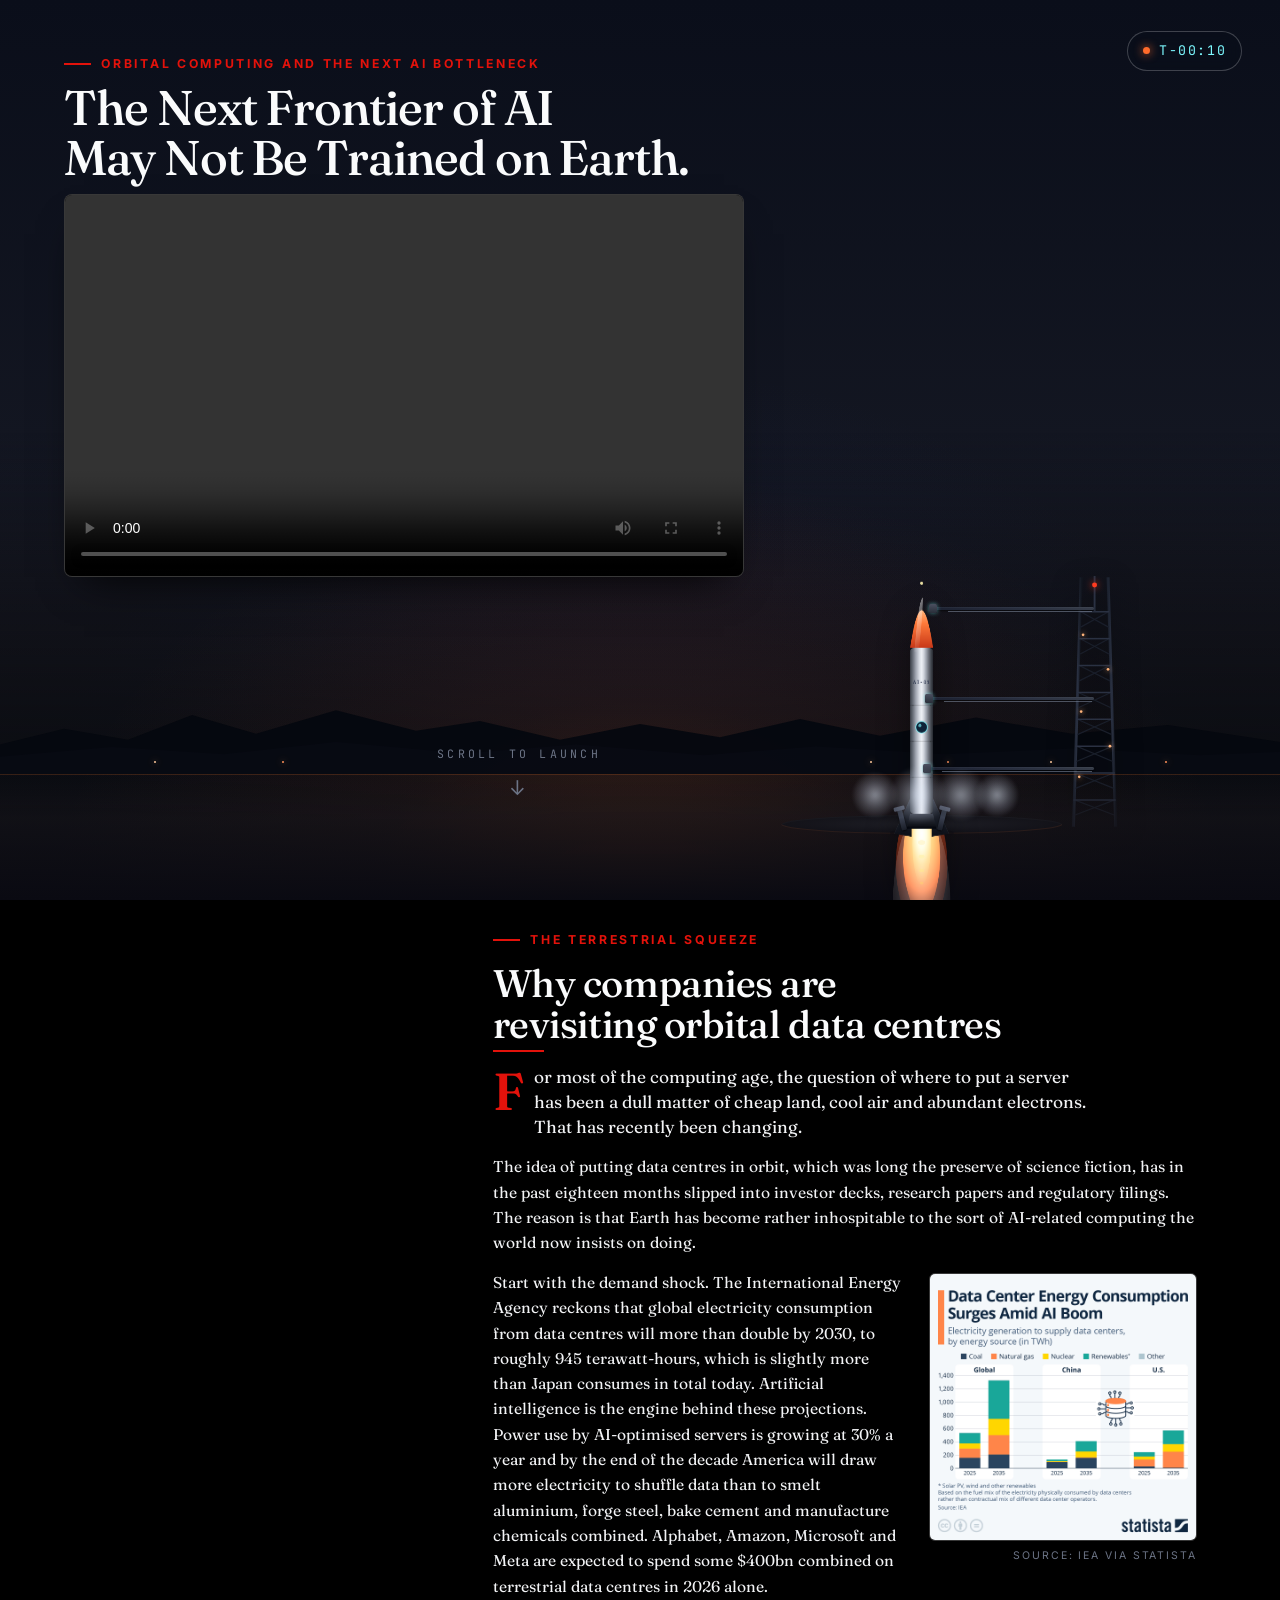
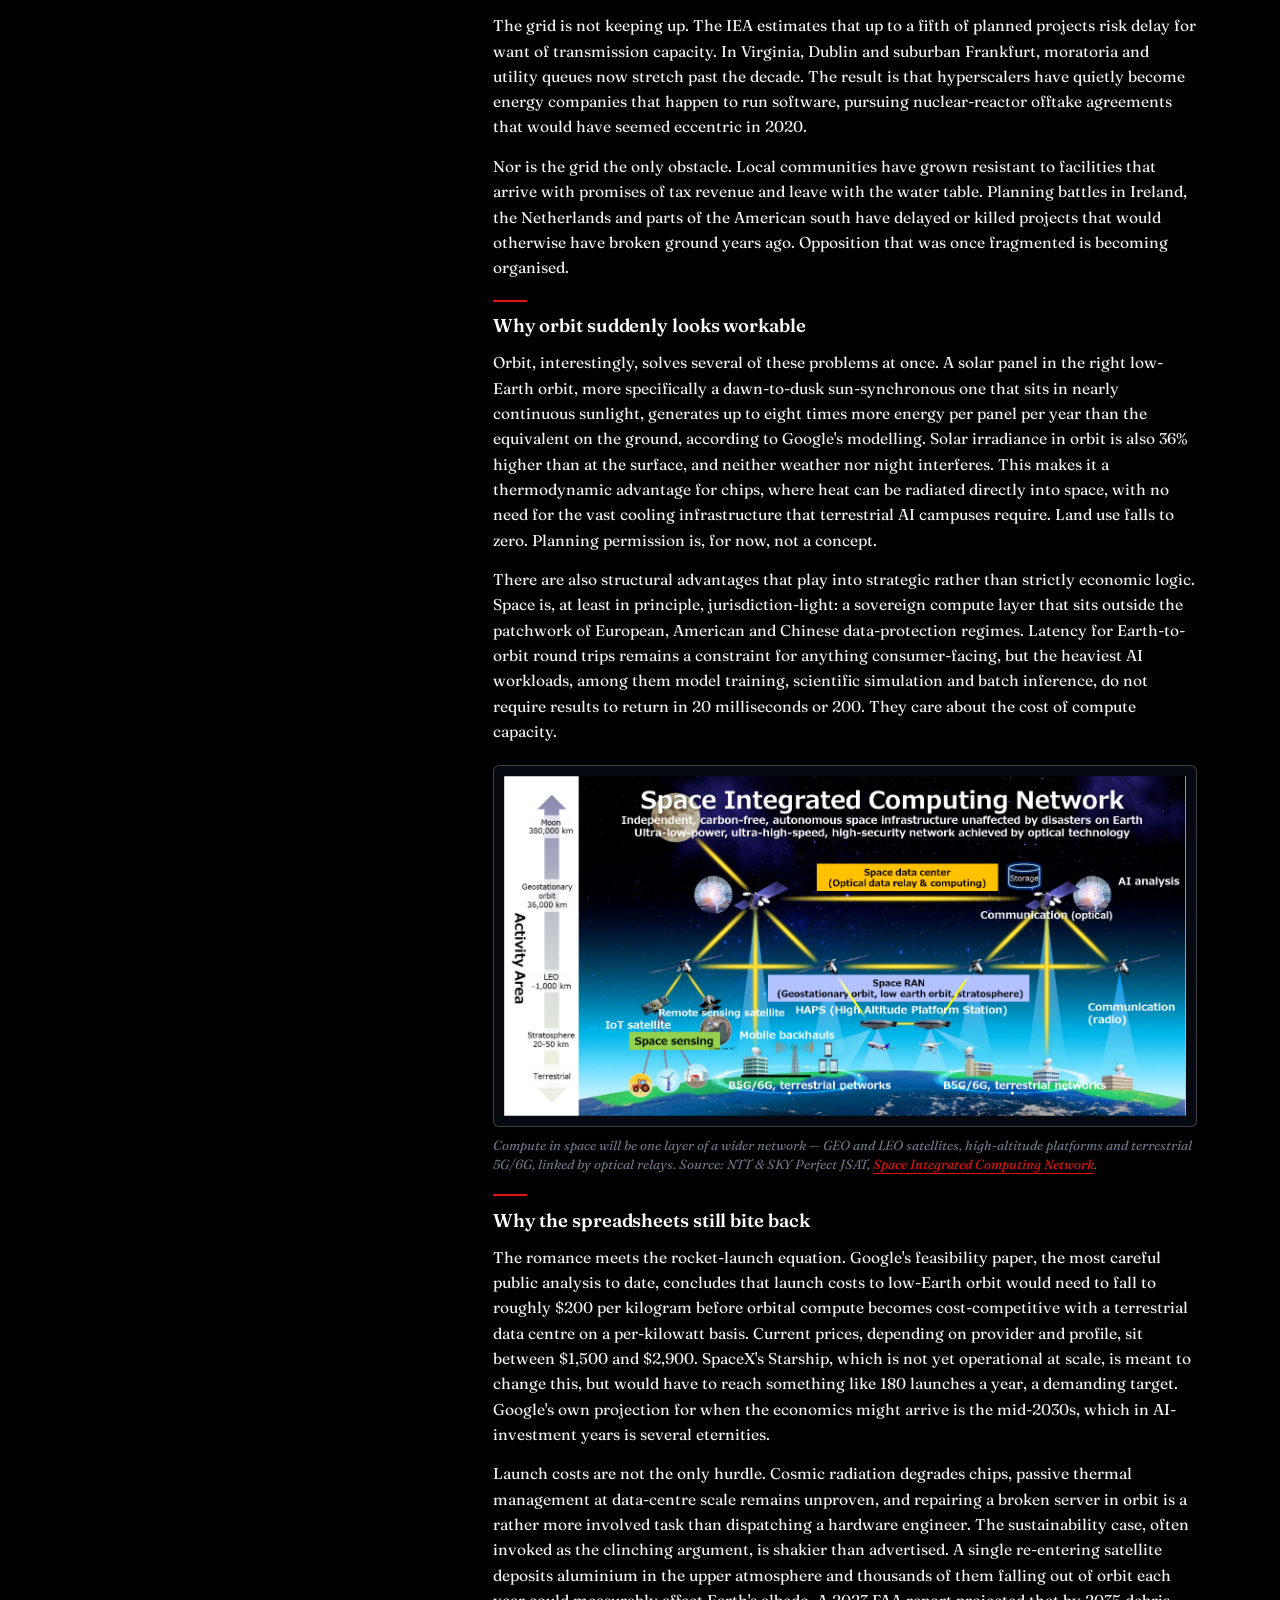
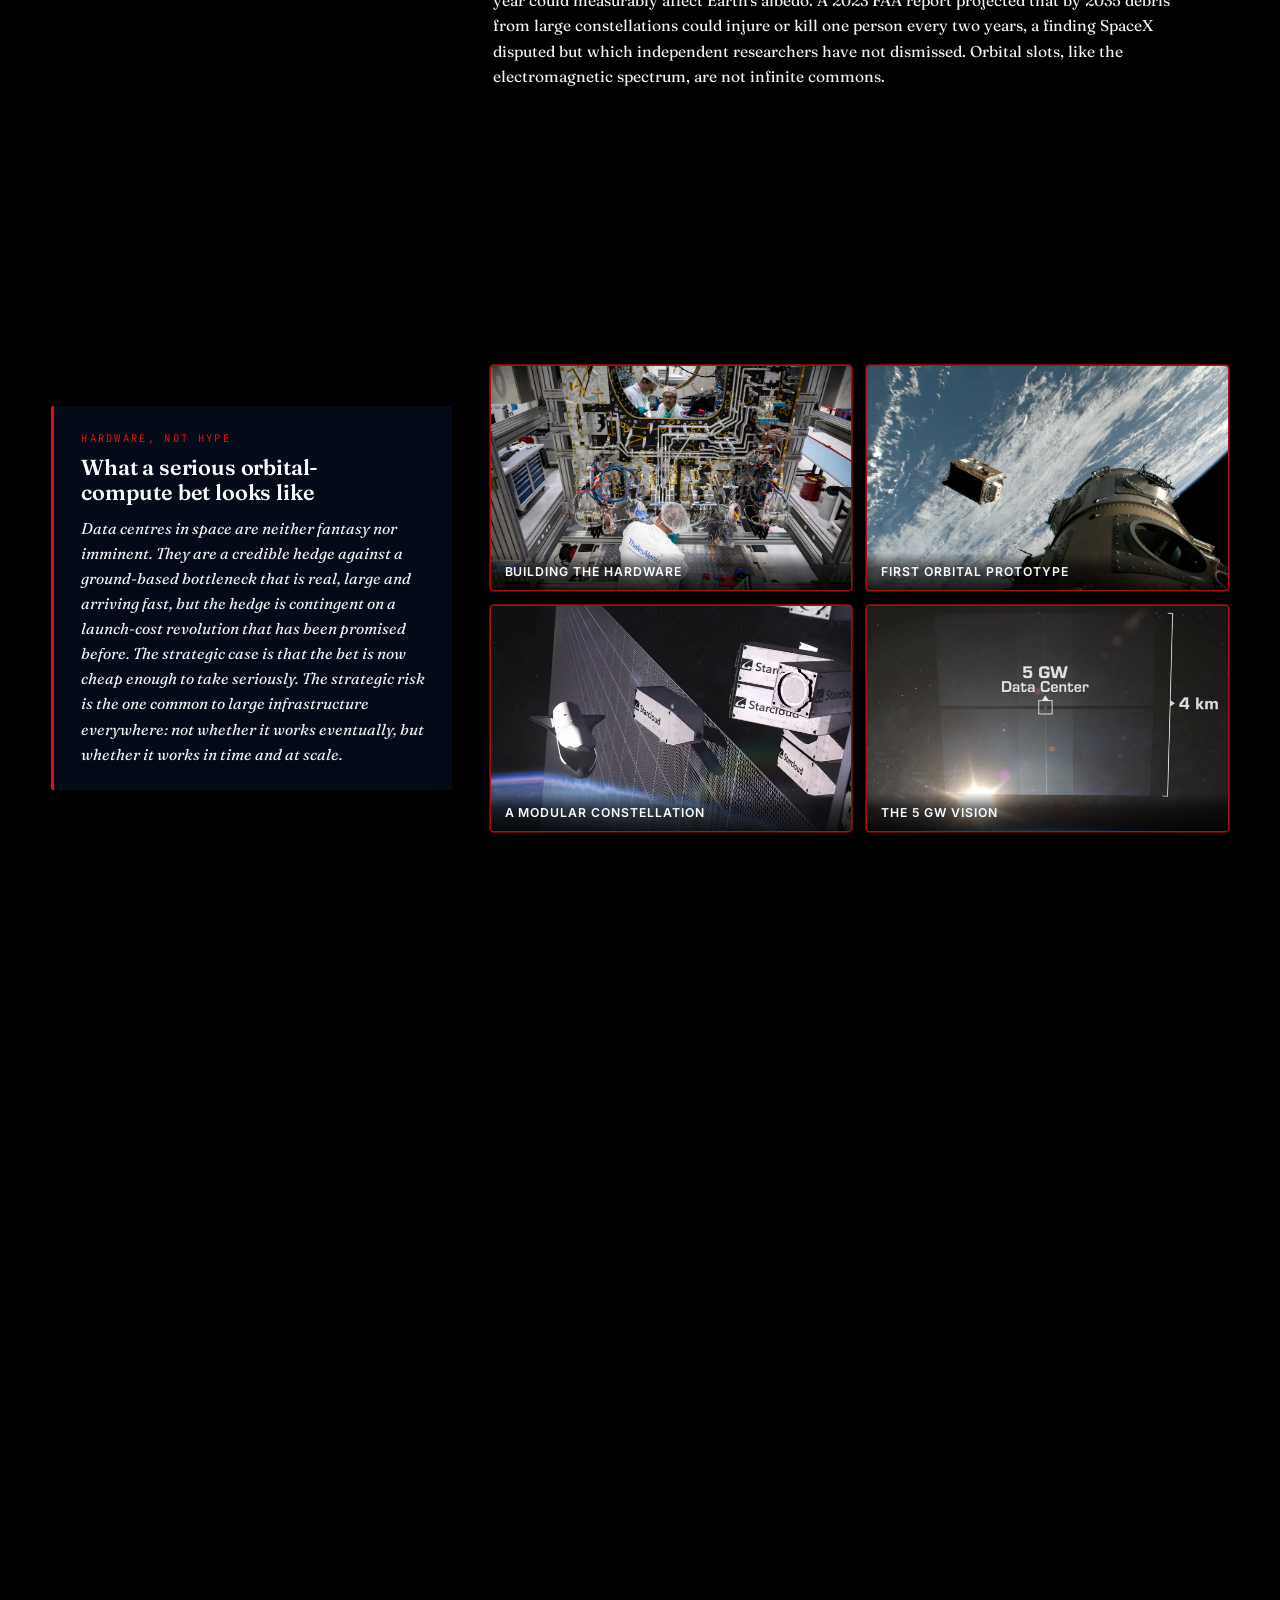
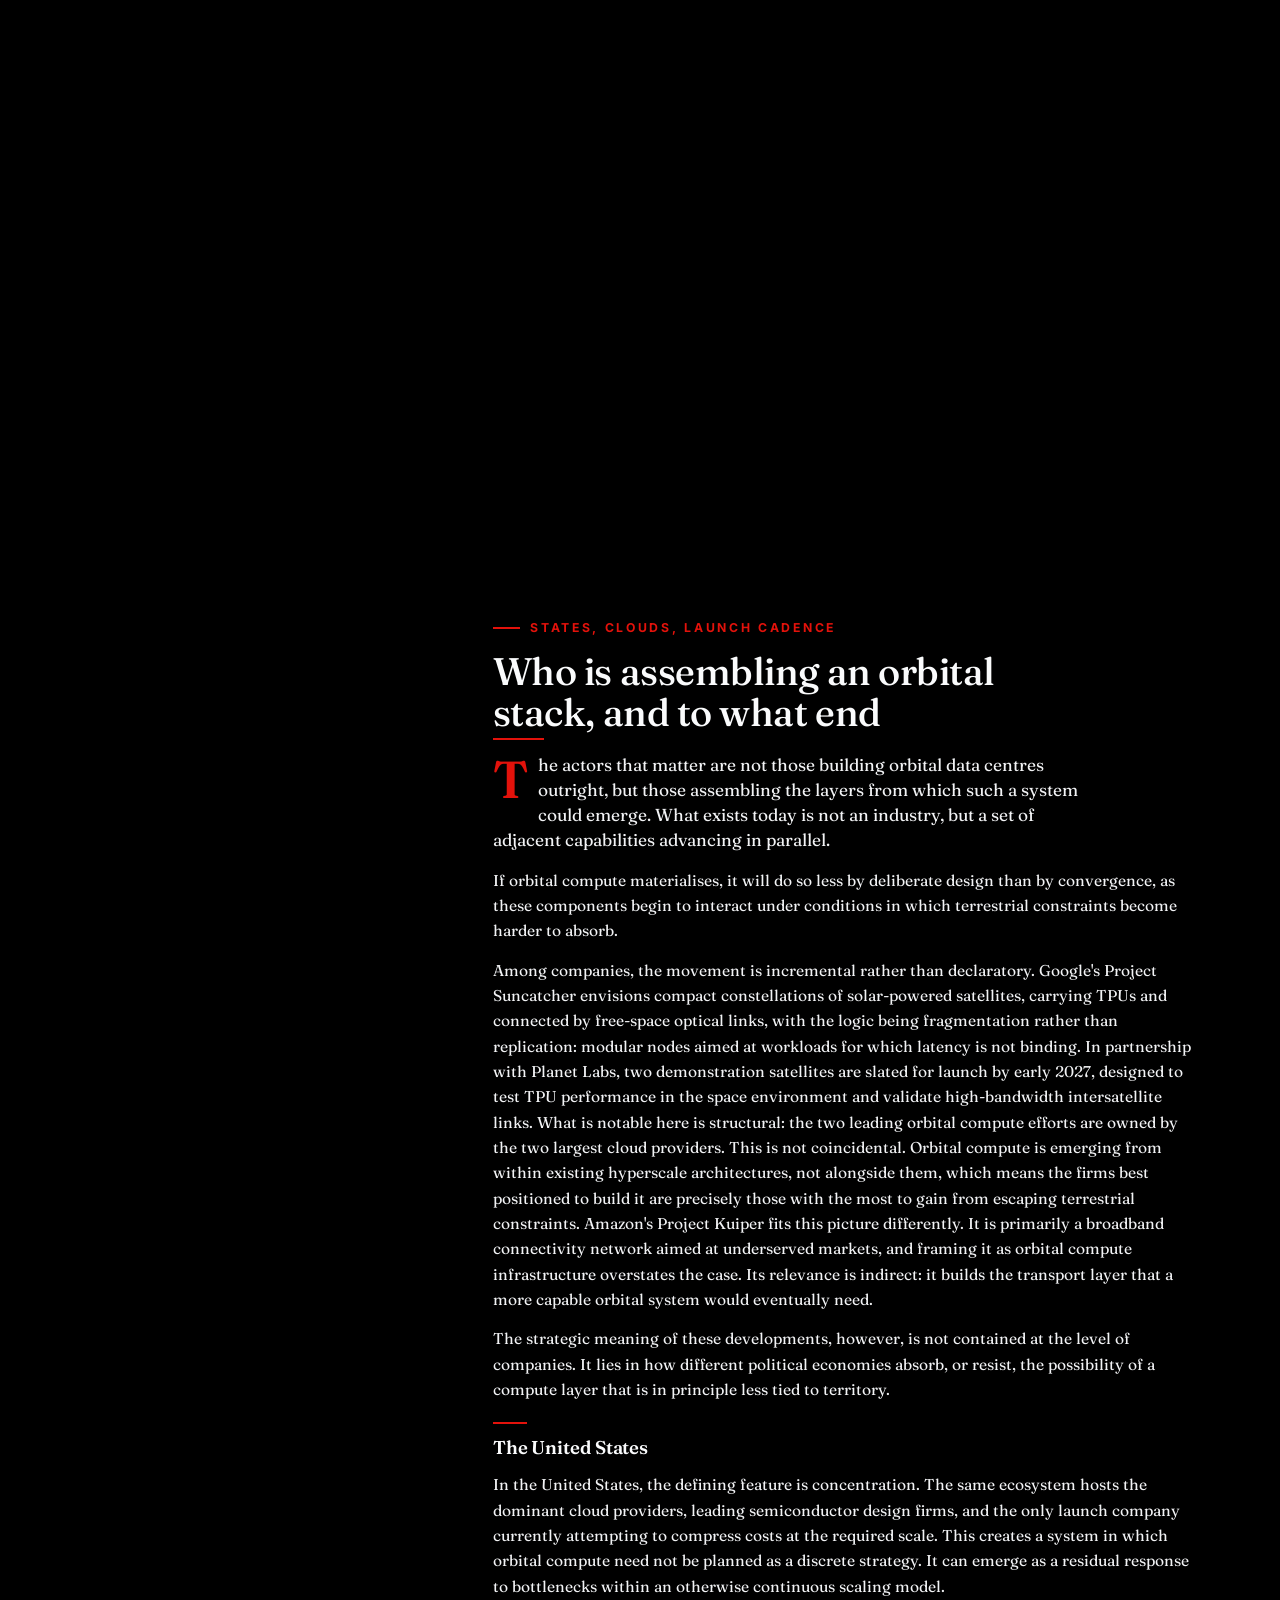
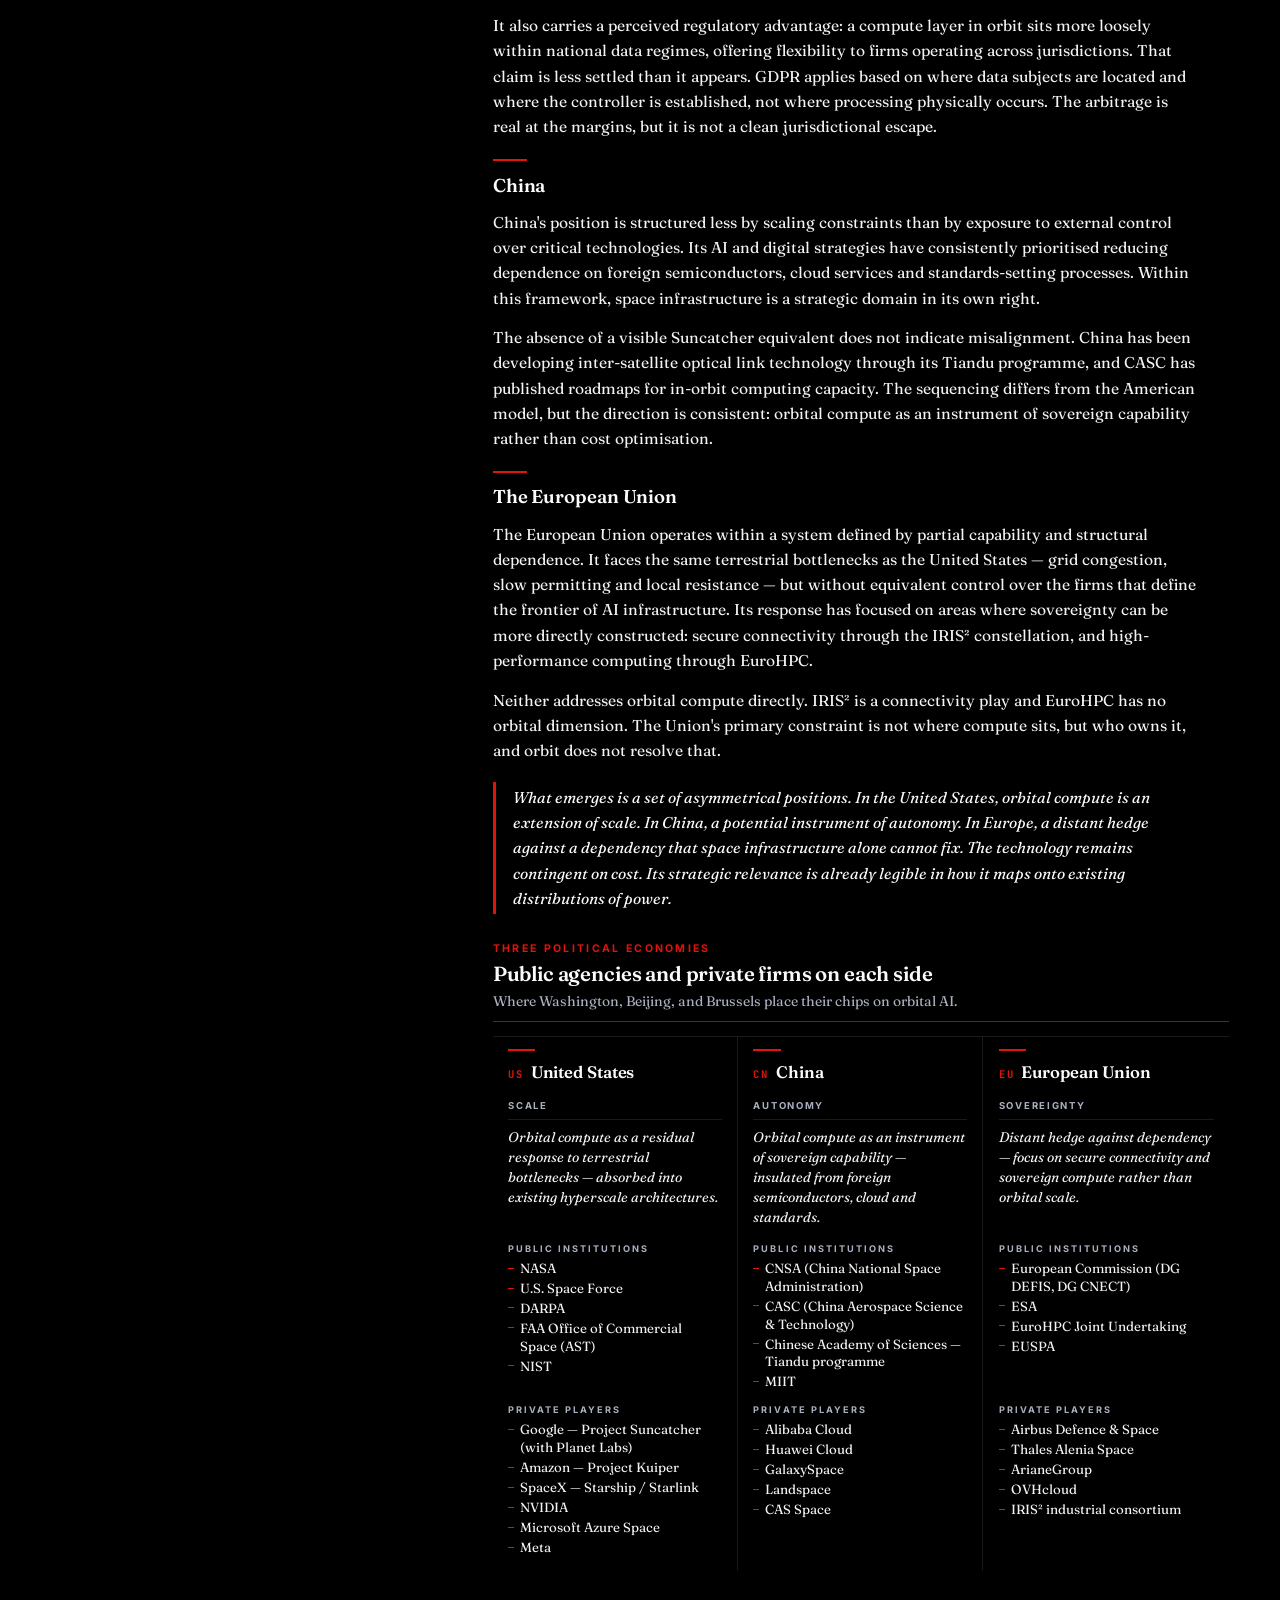
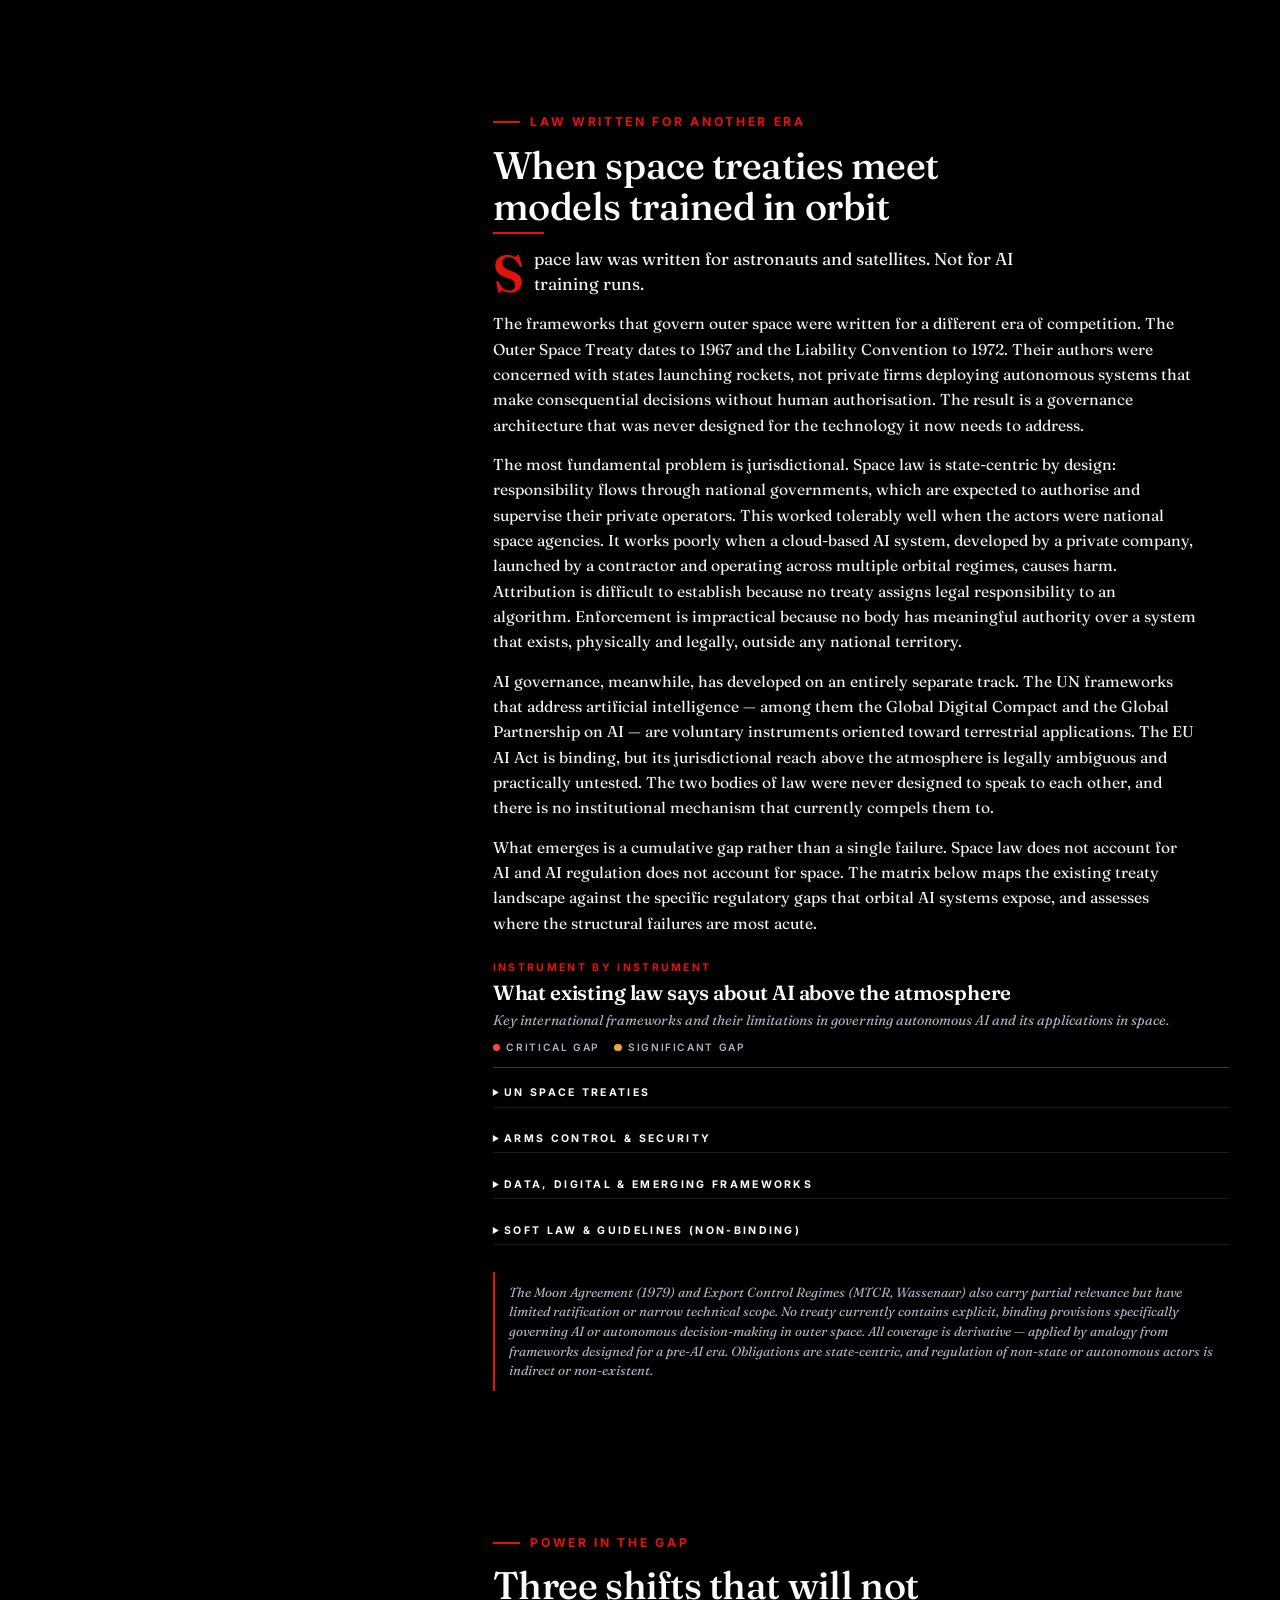
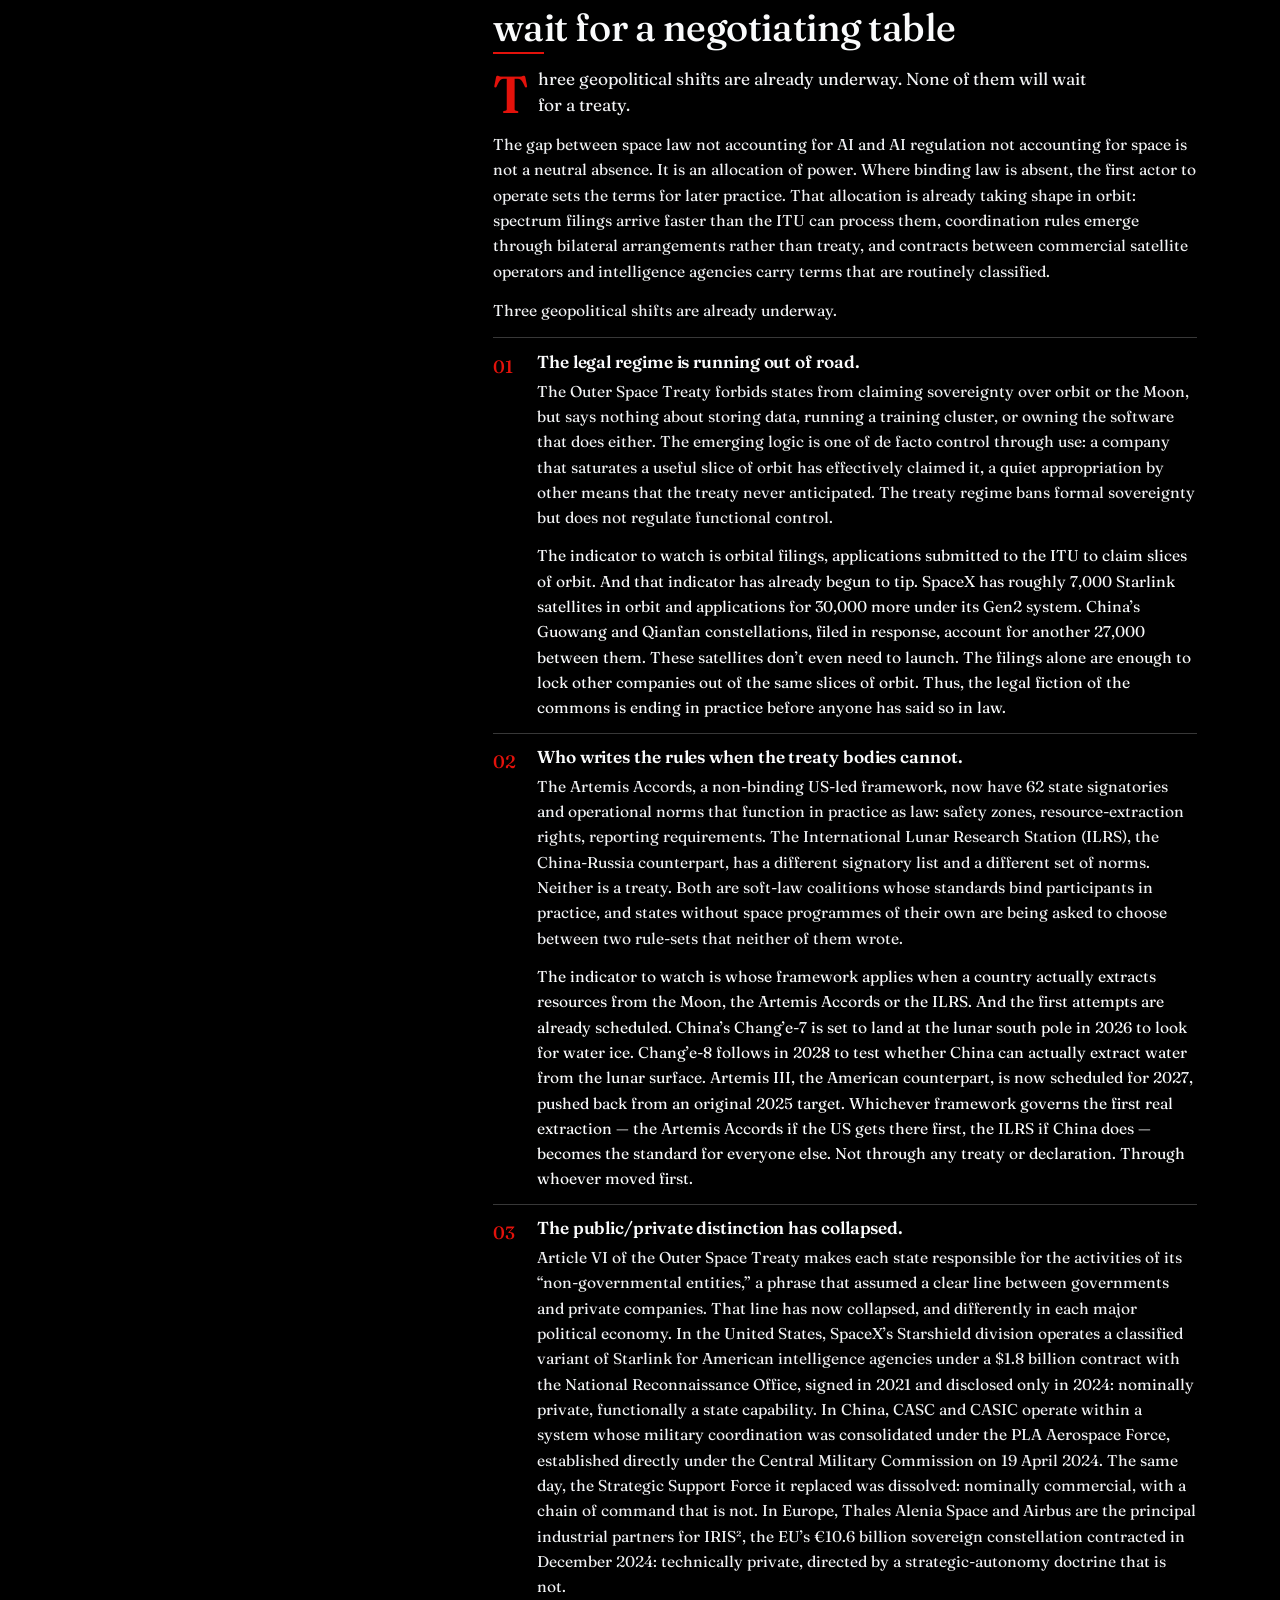
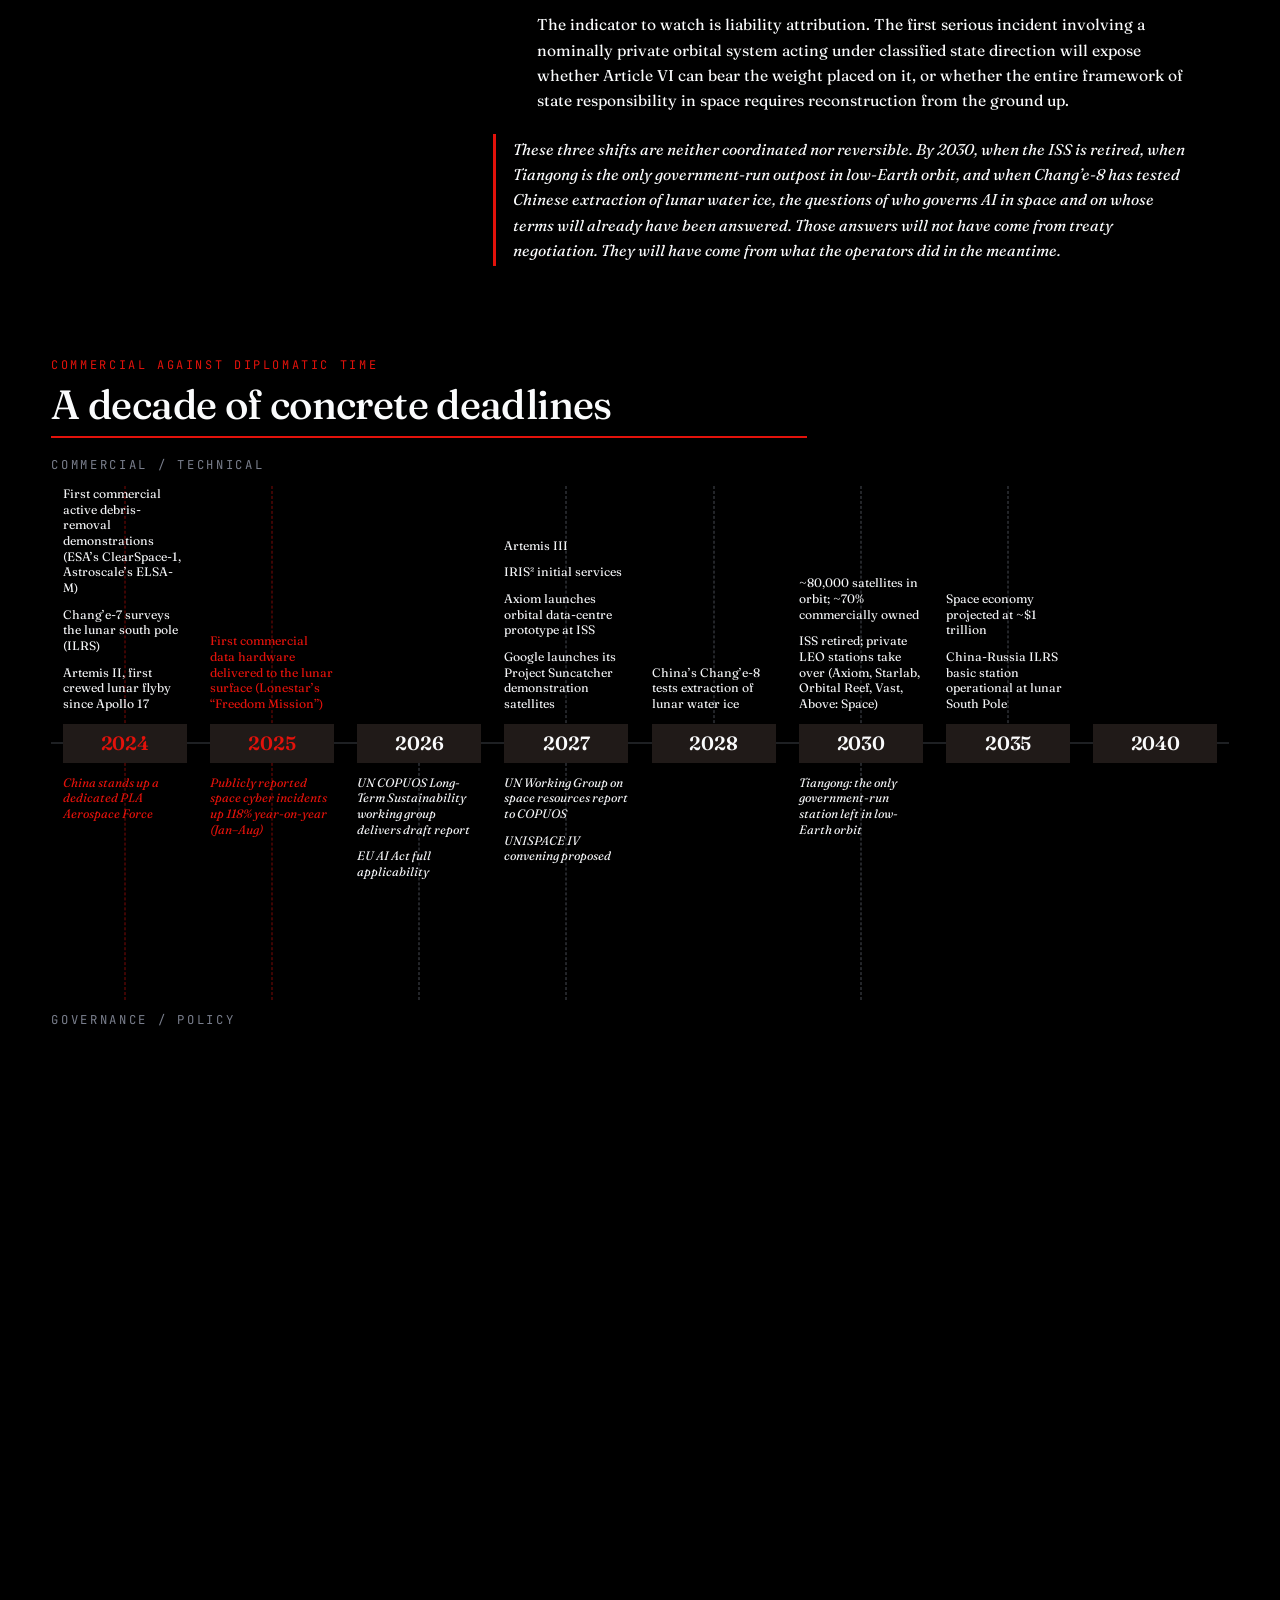
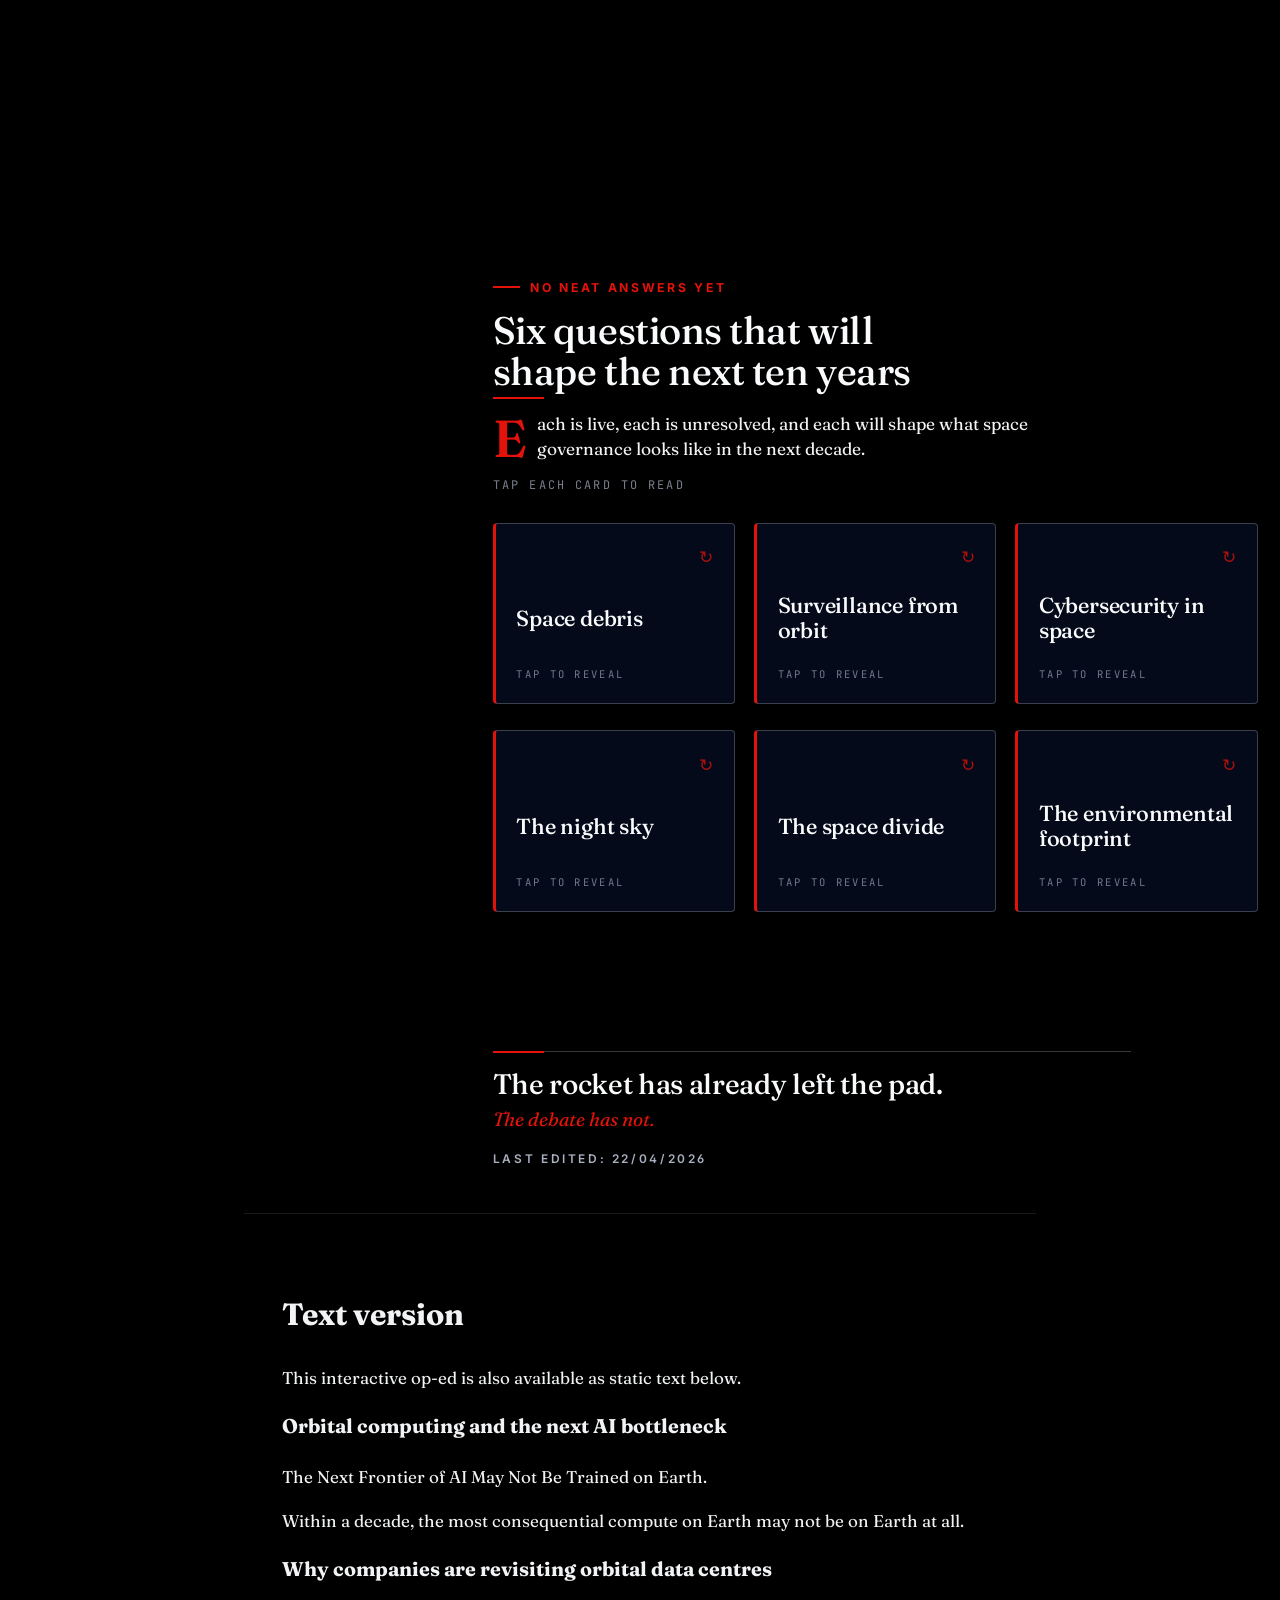
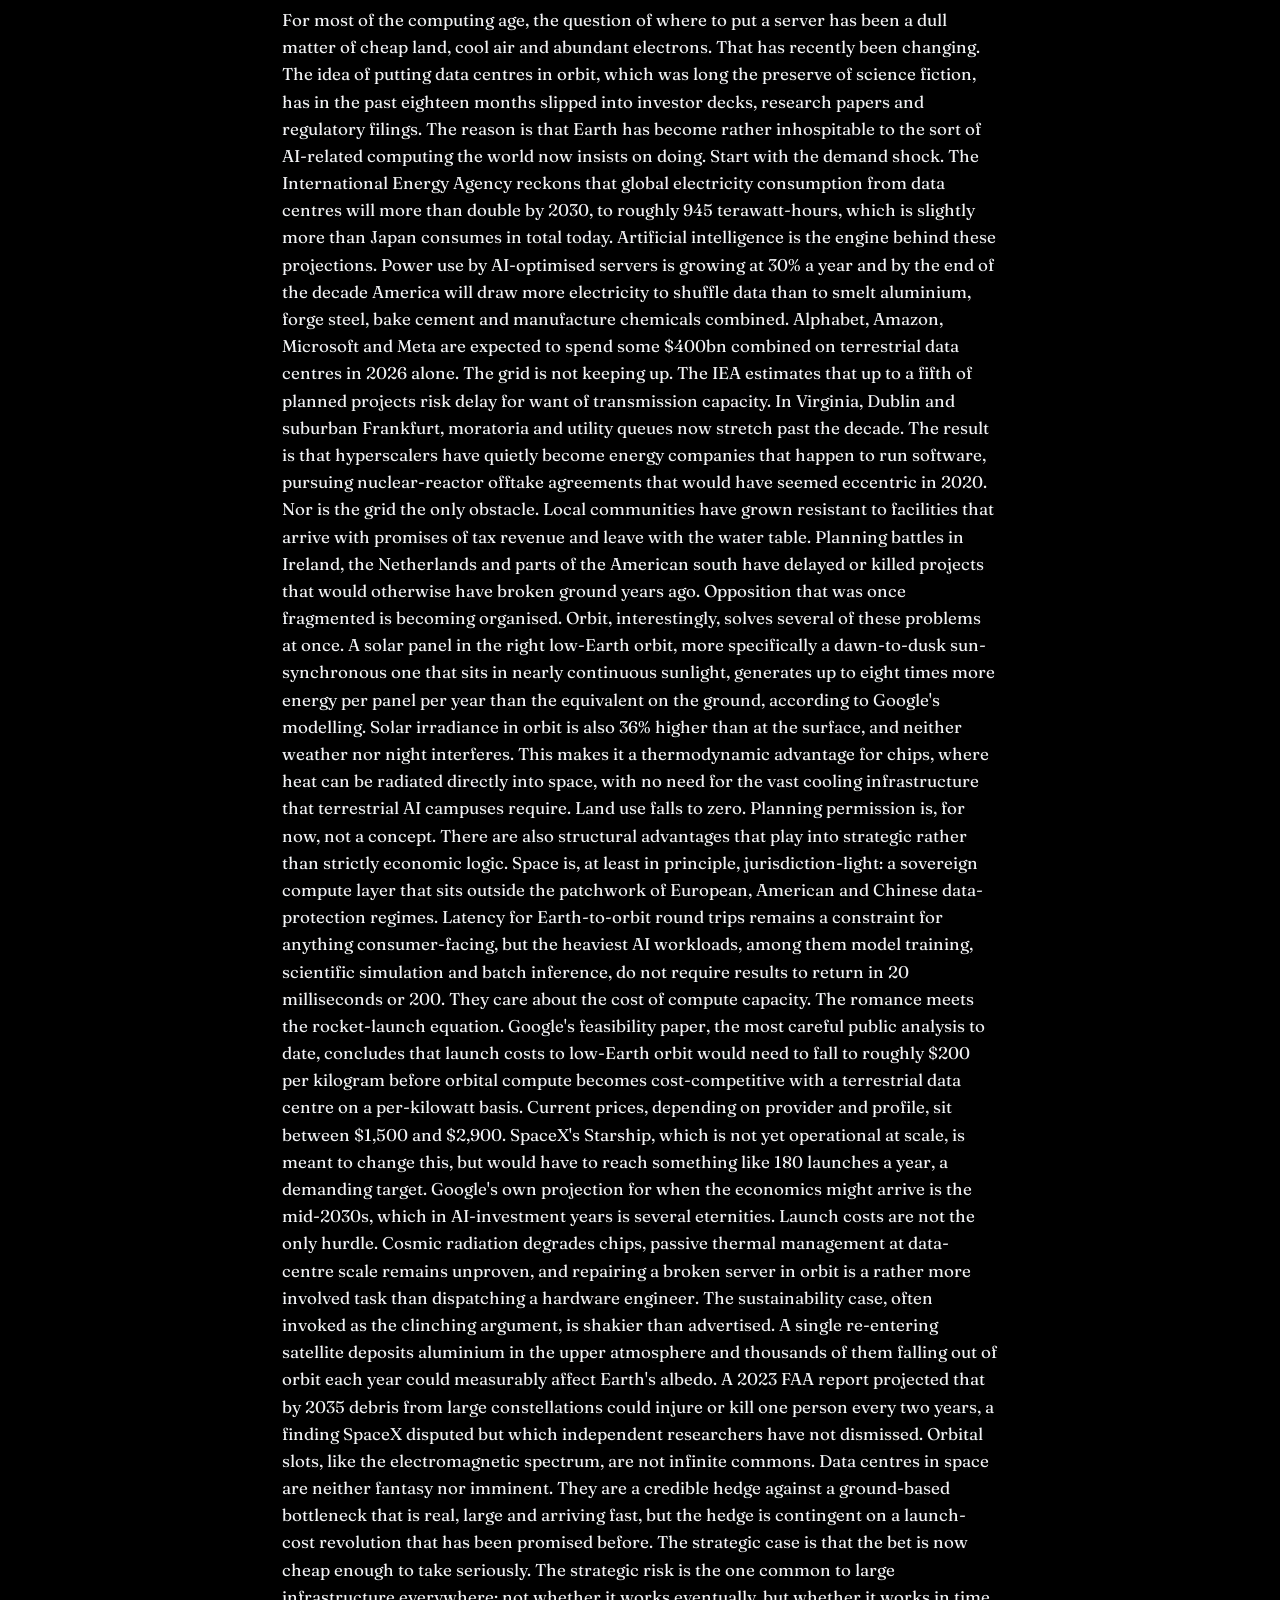
==== commit f332d40c: "Enhance op-ed structure with new scenes and content updates - Introduced a timeline scene (Scene 4.5" ====
--- a/projects/group-2/index.html
+++ b/projects/group-2/index.html
@@ -830,7 +830,7 @@
           <!-- Treaty matrix: grouped cards, each with severity badge -->
           <section class="gov-matrix" aria-label="Treaty and framework matrix">
             <header class="matrix-head">
-              <p class="matrix-kicker">Treaty landscape</p>
+              <p class="matrix-kicker" data-bind="governance.matrixKicker"></p>
               <h3 class="matrix-heading" data-bind="governance.tableHeading"></h3>
               <p class="matrix-sub" data-bind="governance.tableSubhead"></p>
               <ul class="matrix-legend" aria-label="Severity legend">
@@ -860,7 +860,7 @@
                       <dd data-field="relevance"></dd>
                     </dl>
                     <div class="tc-gaps">
-                      <h6 class="tc-gaps-label">Regulatory gaps</h6>
+                      <h6 class="tc-gaps-label">Where the text is silent</h6>
                       <ul class="tc-gaps-list" data-field-list="gaps"></ul>
                     </div>
                   </article>
@@ -889,7 +889,7 @@
                       <dd data-field="relevance"></dd>
                     </dl>
                     <div class="tc-gaps">
-                      <h6 class="tc-gaps-label">Regulatory gaps</h6>
+                      <h6 class="tc-gaps-label">Where the text is silent</h6>
                       <ul class="tc-gaps-list" data-field-list="gaps"></ul>
                     </div>
                   </article>
@@ -918,7 +918,7 @@
                       <dd data-field="relevance"></dd>
                     </dl>
                     <div class="tc-gaps">
-                      <h6 class="tc-gaps-label">Regulatory gaps</h6>
+                      <h6 class="tc-gaps-label">Where the text is silent</h6>
                       <ul class="tc-gaps-list" data-field-list="gaps"></ul>
                     </div>
                   </article>
@@ -947,7 +947,7 @@
                       <dd data-field="relevance"></dd>
                     </dl>
                     <div class="tc-gaps">
-                      <h6 class="tc-gaps-label">Regulatory gaps</h6>
+                      <h6 class="tc-gaps-label">Where the text is silent</h6>
                       <ul class="tc-gaps-list" data-field-list="gaps"></ul>
                     </div>
                   </article>
@@ -964,7 +964,7 @@
       <section
         class="scene scene-futures"
         data-scene="futures"
-        data-range="0.86,1.0"
+        data-range="0.86,0.92"
         aria-labelledby="sc-futures-h"
       >
         <div class="scene-inner">
@@ -991,7 +991,72 @@
 
             <p class="act-para act-para--closer" data-bind="futures.geopolitics.closer"></p>
           </article>
-
+        </div>
+      </section>
+
+      <!-- Scene 4.5: Upcoming developments timeline (full-screen pinned) -->
+      <section
+        class="scene scene-timeline"
+        data-scene="timeline"
+        data-range="0.92,0.96"
+        aria-labelledby="sc-timeline-h"
+      >
+        <div class="timeline-sticky">
+          <header class="timeline-head">
+            <p class="timeline-kicker" data-bind="timeline.kicker"></p>
+            <h2 class="timeline-heading" id="sc-timeline-h" data-bind="timeline.heading"></h2>
+          </header>
+          <div class="timeline-chart" aria-hidden="false">
+            <p class="timeline-band-label timeline-band-top" data-bind="timeline.bands.top"></p>
+            <div class="timeline-grid" data-timeline-grid></div>
+            <p class="timeline-band-label timeline-band-bottom" data-bind="timeline.bands.bottom"></p>
+          </div>
+        </div>
+      </section>
+
+      <!-- Scene 4.75: Open Questions (3x2 flip cards) -->
+      <section
+        class="scene scene-openq"
+        data-scene="openQuestions"
+        data-range="0.96,0.99"
+        aria-labelledby="sc-openq-h"
+      >
+        <div class="scene-inner">
+          <header class="scene-head">
+            <p class="kicker" data-bind="openQuestions.kicker"></p>
+            <h2 class="scene-heading" id="sc-openq-h" data-bind="openQuestions.heading"></h2>
+            <hr class="scene-rule" aria-hidden="true" />
+            <p class="scene-lede has-dropcap" data-bind="openQuestions.lede"></p>
+            <p class="oq-hint" data-bind="openQuestions.hint"></p>
+          </header>
+          <ol class="oq-grid" data-bind-list="openQuestions.items" data-template="oq">
+            <template data-template-id="oq">
+              <li class="oq-card">
+                <button type="button" class="oq-flipper" aria-pressed="false">
+                  <span class="oq-face oq-face--front">
+                    <span class="oq-corner" aria-hidden="true">↻</span>
+                    <span class="oq-title" data-field="title"></span>
+                    <span class="oq-cue">Tap to reveal</span>
+                  </span>
+                  <span class="oq-face oq-face--back">
+                    <span class="oq-question" data-field="question"></span>
+                    <span class="oq-body" data-field="body"></span>
+                  </span>
+                </button>
+              </li>
+            </template>
+          </ol>
+        </div>
+      </section>
+
+      <!-- Scene 5: Closer -->
+      <section
+        class="scene scene-closer"
+        data-scene="closer"
+        data-range="0.99,1.0"
+        aria-label="Closing"
+      >
+        <div class="scene-inner">
           <footer class="closer">
             <p class="closer-line" data-bind="futures.closer.line"></p>
             <p class="closer-cta" data-bind="futures.closer.cta"></p>
--- a/projects/group-2/styles/scenes.css
+++ b/projects/group-2/styles/scenes.css
@@ -845,26 +845,15 @@
 }
 .geo-shift-indicator {
   margin: 0.75rem 0 0;
-  padding: 0.55rem 0.9rem 0.55rem 1rem;
-  border-left: 2px solid var(--economist-red);
-  background: rgba(227, 18, 11, 0.06);
-  border-radius: 0 4px 4px 0;
-  font-family: var(--serif);
-  font-size: clamp(0.88rem, 1.05vw, 0.98rem);
-  line-height: 1.5;
-  font-style: italic;
-  color: var(--ink-muted);
-}
-.geo-shift-indicator::before {
-  content: "\2192\00A0 Indicator to watch";
-  display: block;
-  font-family: var(--mono);
+  padding: 0;
+  border: 0;
+  background: transparent;
+  border-radius: 0;
+  font-family: var(--serif);
+  font-size: clamp(0.92rem, 1.1vw, 1.02rem);
+  line-height: 1.62;
   font-style: normal;
-  font-size: 0.62rem;
-  letter-spacing: 0.14em;
-  text-transform: uppercase;
-  color: var(--economist-red);
-  margin-bottom: 0.3rem;
+  color: #fafbfc;
 }
 
 .scenarios {
@@ -1443,3 +1432,395 @@
   .tc-body { grid-template-columns: 1fr; }
   .tc-body dt { padding-top: 0.35rem; }
 }
+
+/* ---------- Scene 4.5: Upcoming developments timeline ----------
+   Pinned full-screen chart between Act IV and the closer. Same sticky
+   pattern as the gallery — the cluster is muted while the chart is
+   pinned, so the timeline owns the screen edge to edge. */
+
+.scene-timeline {
+  /* Tall enough for a comfortable sticky dwell, but not so tall that
+     the cards below feel detached from the chart above. */
+  min-height: 170vh;
+  pointer-events: auto;
+  padding: 0;
+}
+.timeline-sticky {
+  position: sticky;
+  top: 0;
+  height: 100vh;
+  display: flex;
+  flex-direction: column;
+  /* Anchor near the top so the heading sits right under where the
+     previous section ends, rather than floating in the middle of the
+     viewport. */
+  justify-content: flex-start;
+  padding: clamp(1.2rem, 3.5vh, 2.4rem) clamp(1.5rem, 4vw, 3.5rem) clamp(2rem, 5vh, 4rem);
+  gap: clamp(0.9rem, 2vh, 1.4rem);
+}
+/* Pull the futures scene's bottom padding in so the timeline sits
+   close to the end of Act IV rather than after a tall gap. */
+.scene-futures .scene-inner {
+  padding-bottom: clamp(0.5rem, 1.5vh, 1.5rem);
+}
+.timeline-head {
+  max-width: 78rem;
+  margin: 0 auto;
+  width: 100%;
+}
+.timeline-kicker {
+  font-family: var(--mono);
+  font-size: 0.7rem;
+  letter-spacing: 0.22em;
+  text-transform: uppercase;
+  color: var(--economist-red);
+  margin: 0 0 0.4rem;
+}
+.timeline-heading {
+  font-family: var(--serif);
+  font-weight: 500;
+  font-size: clamp(1.6rem, 3.2vw, 2.4rem);
+  line-height: 1.1;
+  letter-spacing: -0.015em;
+  color: #fafbfc;
+  margin: 0;
+  border-bottom: 2px solid var(--economist-red);
+  padding-bottom: 0.55rem;
+  max-width: 28ch;
+}
+.timeline-chart {
+  position: relative;
+  width: 100%;
+  max-width: 88rem;
+  margin: 0 auto;
+  display: grid;
+  grid-template-rows: auto 1fr auto;
+  row-gap: 0.6rem;
+}
+.timeline-band-label {
+  font-family: var(--mono);
+  font-size: 0.72rem;
+  letter-spacing: 0.22em;
+  text-transform: uppercase;
+  color: rgba(220, 230, 255, 0.55);
+  margin: 0;
+}
+.timeline-band-top { justify-self: start; }
+.timeline-band-bottom { justify-self: start; }
+
+.timeline-grid {
+  position: relative;
+  width: 100%;
+}
+.tl-columns {
+  list-style: none;
+  margin: 0;
+  padding: 0;
+  display: grid;
+  grid-template-columns: repeat(var(--n, 8), minmax(0, 1fr));
+  align-items: stretch;
+  position: relative;
+}
+/* The horizontal axis line — drawn through the year labels. */
+.tl-columns::before {
+  content: "";
+  position: absolute;
+  left: 0;
+  right: 0;
+  top: 50%;
+  height: 1px;
+  background: rgba(220, 230, 255, 0.28);
+  transform: translateY(-0.5px);
+}
+.tl-column {
+  grid-column: var(--col, auto);
+  display: grid;
+  grid-template-rows: 1fr auto 1fr;
+  align-items: stretch;
+  padding: 0 clamp(0.35rem, 0.9vw, 0.85rem);
+  position: relative;
+}
+.tl-stack {
+  list-style: none;
+  margin: 0;
+  padding: 0;
+  display: flex;
+  flex-direction: column;
+  gap: 0.65rem;
+  font-family: var(--serif);
+  font-size: clamp(0.72rem, 0.85vw, 0.84rem);
+  line-height: 1.28;
+  color: var(--ink);
+}
+.tl-stack--top {
+  /* Top stack reads downward toward the axis: newest items at the bottom. */
+  justify-content: flex-end;
+  padding-bottom: 0.7rem;
+}
+.tl-stack--bottom {
+  justify-content: flex-start;
+  padding-top: 0.7rem;
+  font-style: italic;
+}
+.tl-event {
+  position: relative;
+}
+.tl-event.is-red {
+  color: var(--economist-red);
+}
+.tl-event-text {
+  display: block;
+}
+
+/* One dashed connector per column — runs vertically through the centre,
+   crossing the axis where the year label sits. The year label has a
+   solid background so it reads cleanly through the line. */
+.tl-column::before,
+.tl-column::after {
+  content: "";
+  position: absolute;
+  left: 50%;
+  width: 1px;
+  border-left: 1px dashed rgba(220, 230, 255, 0.32);
+  transform: translateX(-0.5px);
+  z-index: 0;
+}
+.tl-column::before {
+  top: 0;
+  bottom: 50%;
+}
+.tl-column::after {
+  top: 50%;
+  bottom: 0;
+}
+.tl-column.is-empty-top::before,
+.tl-column.is-empty-bottom::after {
+  display: none;
+}
+.tl-column[data-highlight-year]::before,
+.tl-column[data-highlight-year]::after {
+  border-left-color: rgba(227, 18, 11, 0.55);
+}
+
+.tl-year {
+  font-family: var(--serif);
+  font-weight: 600;
+  font-size: clamp(1rem, 1.5vw, 1.3rem);
+  letter-spacing: -0.01em;
+  color: #fafbfc;
+  margin: 0;
+  text-align: center;
+  padding: 0.25rem 0.4rem;
+  position: relative;
+  z-index: 2;
+  /* Match the panel backdrop so the year label cleanly breaks the dashed
+     connector and the axis line where it sits. */
+  background: var(--sky-bottom, #050a1a);
+}
+.tl-year.is-red {
+  color: var(--economist-red);
+}
+
+/* Narrow viewports: collapse the chart into a vertical year-by-year list. */
+@media (max-width: 1100px) {
+  .scene-timeline {
+    min-height: auto;
+  }
+  .timeline-sticky {
+    position: relative;
+    height: auto;
+    padding: clamp(2rem, 5vh, 4rem) clamp(1rem, 4vw, 2rem);
+  }
+  .tl-columns {
+    grid-template-columns: 1fr;
+    gap: 1rem;
+  }
+  .tl-columns::before { display: none; }
+  .tl-column {
+    grid-column: 1;
+    grid-template-rows: auto auto auto;
+    padding: 0.8rem 0;
+    border-top: 1px solid var(--rule-strong);
+  }
+  .tl-stack { font-size: 0.85rem; }
+  .tl-stack--top {
+    padding-bottom: 0.4rem;
+  }
+  .tl-stack--bottom {
+    padding-top: 0.4rem;
+  }
+  .tl-stack--top .tl-event::after,
+  .tl-stack--bottom .tl-event::after { display: none; }
+  .tl-year { text-align: left; padding: 0.3rem 0; }
+}
+
+/* Reduced-motion: release the sticky and let the chart flow inline. */
+.reduced-motion .timeline-sticky {
+  position: relative;
+  height: auto;
+}
+
+/* The closer scene is a quiet outro — let the regular .scene-inner
+   layout handle it, but give it a touch more breathing room above. */
+.scene-closer .scene-inner {
+  padding-top: clamp(4rem, 12vh, 8rem);
+  padding-bottom: clamp(4rem, 12vh, 8rem);
+}
+
+/* ---------- Scene 4.75: Open Questions (3x2 flip cards) ---------- */
+
+/* Pull the cards up close under the timeline — overrides the default
+   non-liftoff scene-inner top padding so there's no tall gap between
+   the timeline pin releasing and the questions header. */
+.scene-openq .scene-inner {
+  padding-top: clamp(0.5rem, 1.5vh, 1.5rem) !important;
+}
+
+.oq-hint {
+  font-family: var(--mono);
+  font-size: 0.7rem;
+  letter-spacing: 0.18em;
+  text-transform: uppercase;
+  color: rgba(220, 230, 255, 0.55);
+  margin: 0.9rem 0 0;
+}
+.oq-grid {
+  list-style: none;
+  margin: clamp(1.2rem, 3vh, 2rem) 0 0;
+  padding: 0;
+  display: grid;
+  grid-template-columns: repeat(3, 1fr);
+  gap: clamp(0.8rem, 1.5vw, 1.4rem);
+  perspective: 1400px;
+  /* Cards sit slightly wider than the running text. */
+  max-width: 78ch !important;
+}
+.oq-card {
+  position: relative;
+  aspect-ratio: 4 / 3;
+}
+.oq-flipper {
+  position: relative;
+  width: 100%;
+  height: 100%;
+  background: transparent;
+  border: 0;
+  padding: 0;
+  margin: 0;
+  cursor: pointer;
+  text-align: left;
+  font: inherit;
+  color: inherit;
+  transform-style: preserve-3d;
+  transition: transform 620ms var(--ease-out);
+}
+.oq-flipper:focus-visible {
+  outline: 2px solid var(--economist-red);
+  outline-offset: 4px;
+}
+.oq-flipper.is-flipped {
+  transform: rotateY(180deg);
+}
+.oq-face {
+  position: absolute;
+  inset: 0;
+  display: flex;
+  flex-direction: column;
+  padding: clamp(0.9rem, 1.6vw, 1.3rem);
+  border: 1px solid var(--rule-strong);
+  background: rgba(7, 14, 34, 0.78);
+  backdrop-filter: blur(10px);
+  backface-visibility: hidden;
+  -webkit-backface-visibility: hidden;
+  border-radius: 4px;
+  overflow: hidden;
+  transition: background 320ms var(--ease-out), border-color 320ms var(--ease-out);
+}
+.oq-face--front {
+  justify-content: space-between;
+  border-left: 3px solid var(--economist-red);
+}
+.oq-flipper:hover .oq-face--front {
+  background: rgba(13, 22, 48, 0.88);
+  border-color: rgba(227, 18, 11, 0.55);
+}
+.oq-face--back {
+  transform: rotateY(180deg);
+  gap: 0.6rem;
+  overflow-y: auto;
+  background: rgba(11, 18, 38, 0.92);
+}
+.oq-corner {
+  font-family: var(--mono);
+  font-size: 1rem;
+  color: var(--economist-red);
+  align-self: flex-end;
+  opacity: 0.75;
+}
+.oq-title {
+  font-family: var(--serif);
+  font-weight: 500;
+  font-size: clamp(1.05rem, 1.7vw, 1.4rem);
+  line-height: 1.15;
+  letter-spacing: -0.01em;
+  color: #fafbfc;
+  display: block;
+}
+.oq-cue {
+  font-family: var(--mono);
+  font-size: 0.62rem;
+  letter-spacing: 0.22em;
+  text-transform: uppercase;
+  color: rgba(220, 230, 255, 0.5);
+  display: block;
+}
+.oq-question {
+  font-family: var(--serif);
+  font-style: italic;
+  font-size: clamp(0.92rem, 1.2vw, 1.05rem);
+  line-height: 1.3;
+  color: #fafbfc;
+  display: block;
+}
+.oq-body {
+  font-family: var(--serif);
+  font-size: clamp(0.78rem, 0.95vw, 0.9rem);
+  line-height: 1.45;
+  color: var(--ink);
+  display: block;
+}
+
+@media (max-width: 900px) {
+  .oq-grid {
+    grid-template-columns: repeat(2, 1fr);
+  }
+}
+@media (max-width: 600px) {
+  .oq-grid {
+    grid-template-columns: 1fr;
+  }
+  .oq-card { aspect-ratio: 3 / 2; }
+}
+
+/* Reduced-motion: drop the 3D flip and show both faces stacked. */
+.reduced-motion .oq-card {
+  aspect-ratio: auto;
+  height: auto;
+}
+.reduced-motion .oq-flipper {
+  transform: none !important;
+  transform-style: flat;
+  height: auto;
+}
+.reduced-motion .oq-face {
+  position: relative;
+  inset: auto;
+  backface-visibility: visible;
+}
+.reduced-motion .oq-face--back {
+  transform: none;
+  margin-top: 0.6rem;
+}
+.reduced-motion .oq-cue { display: none; }
+
+
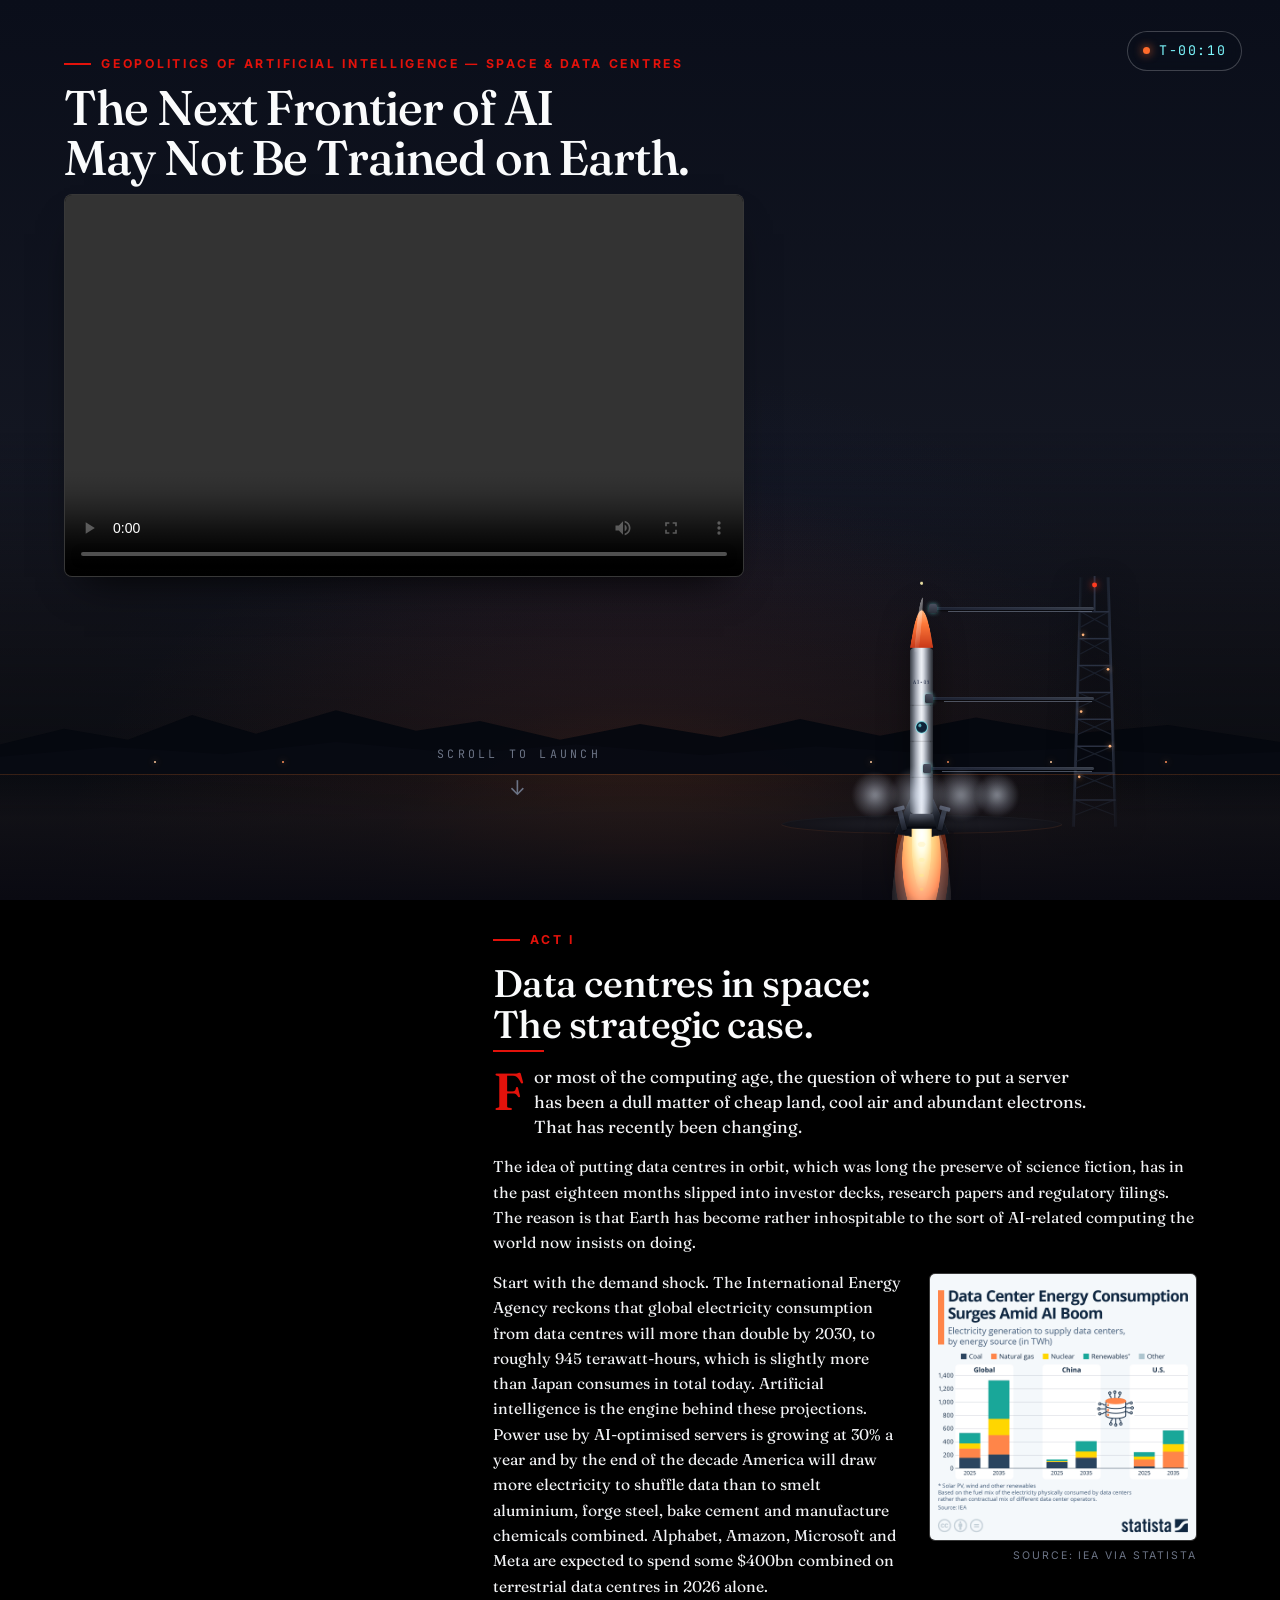
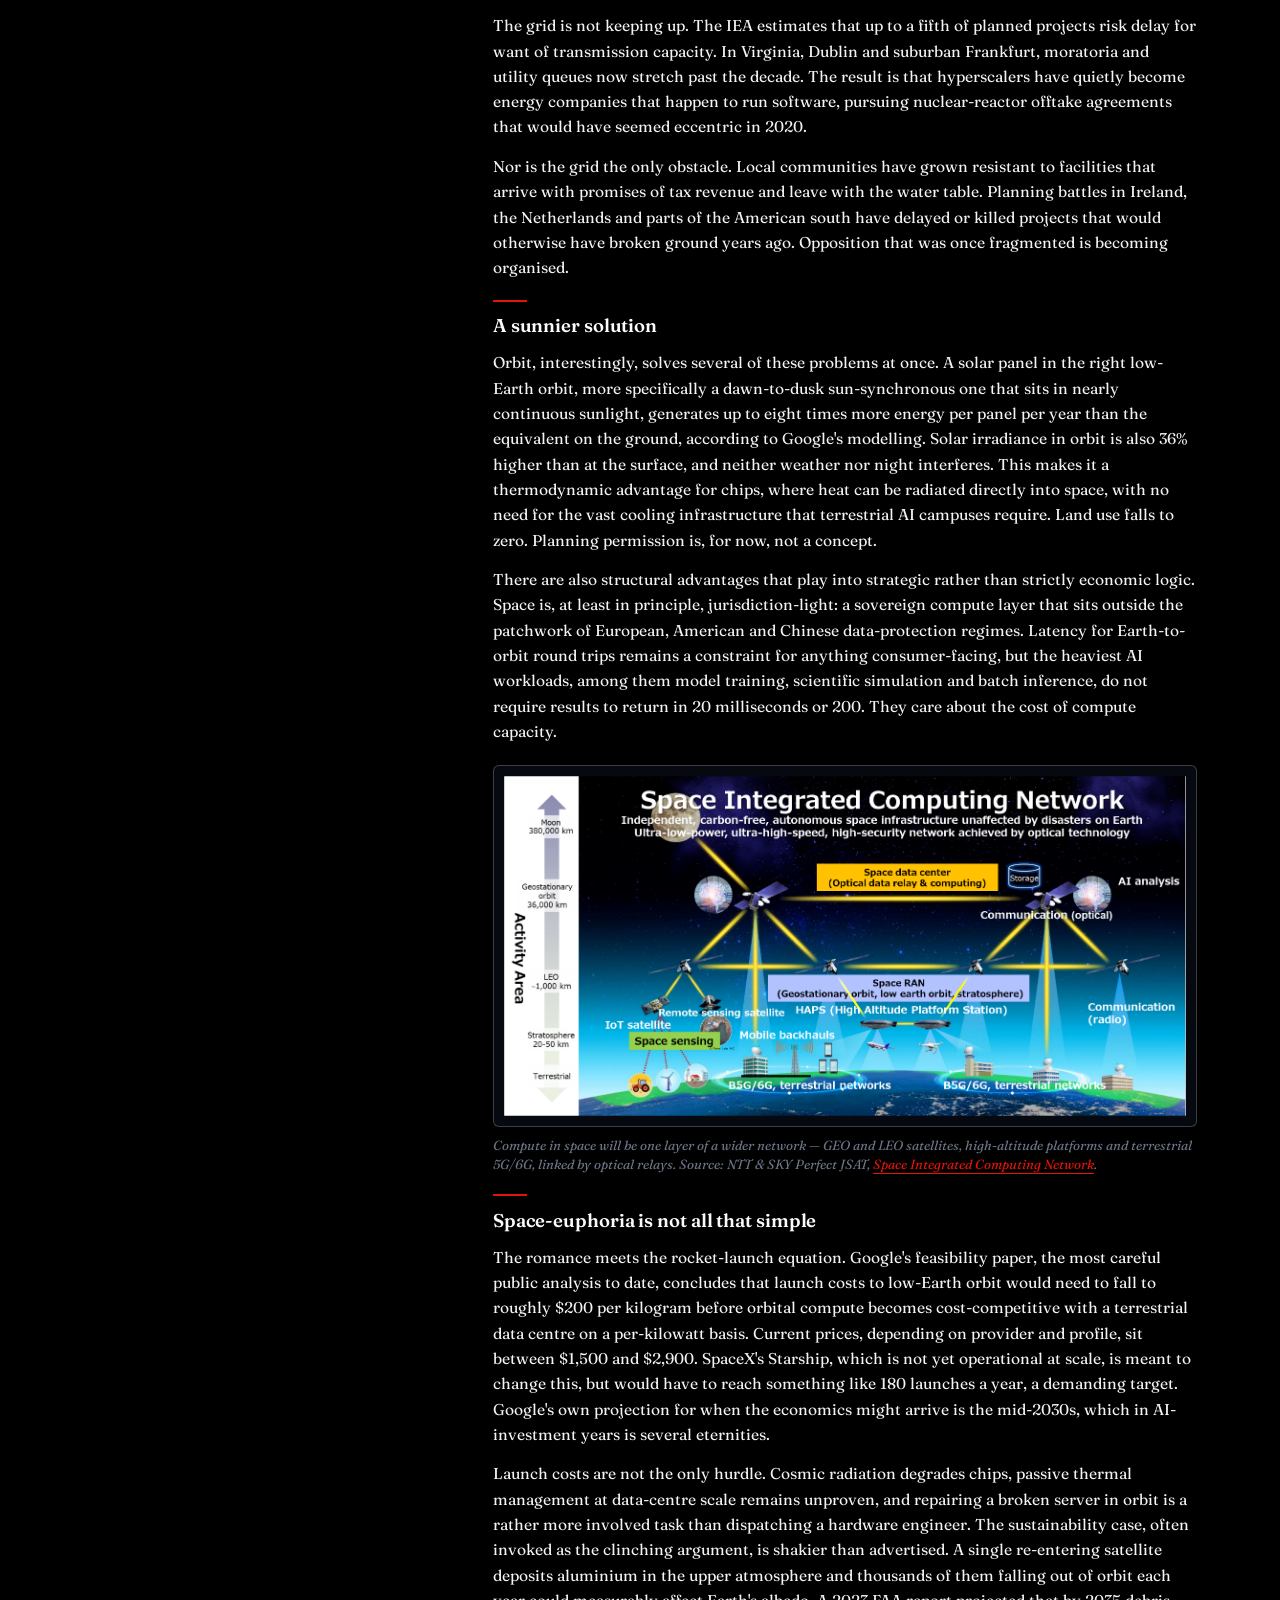
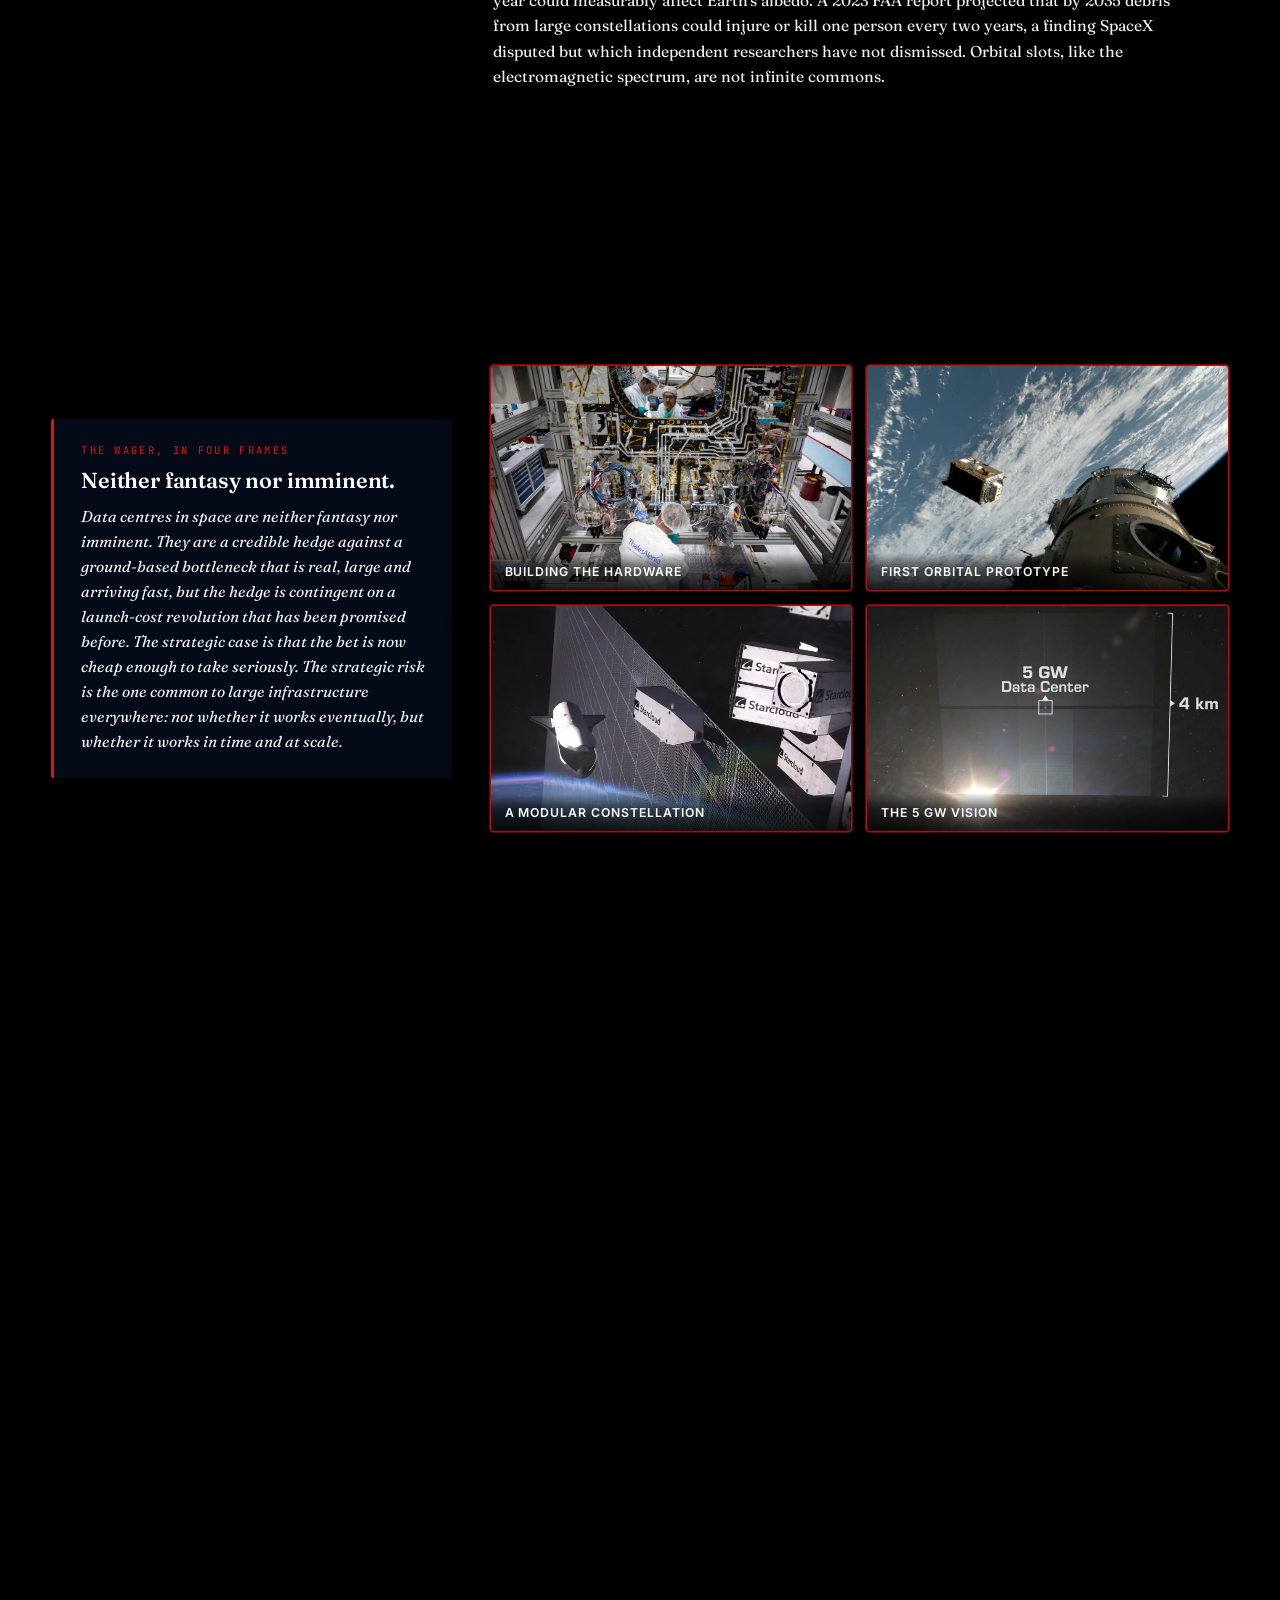
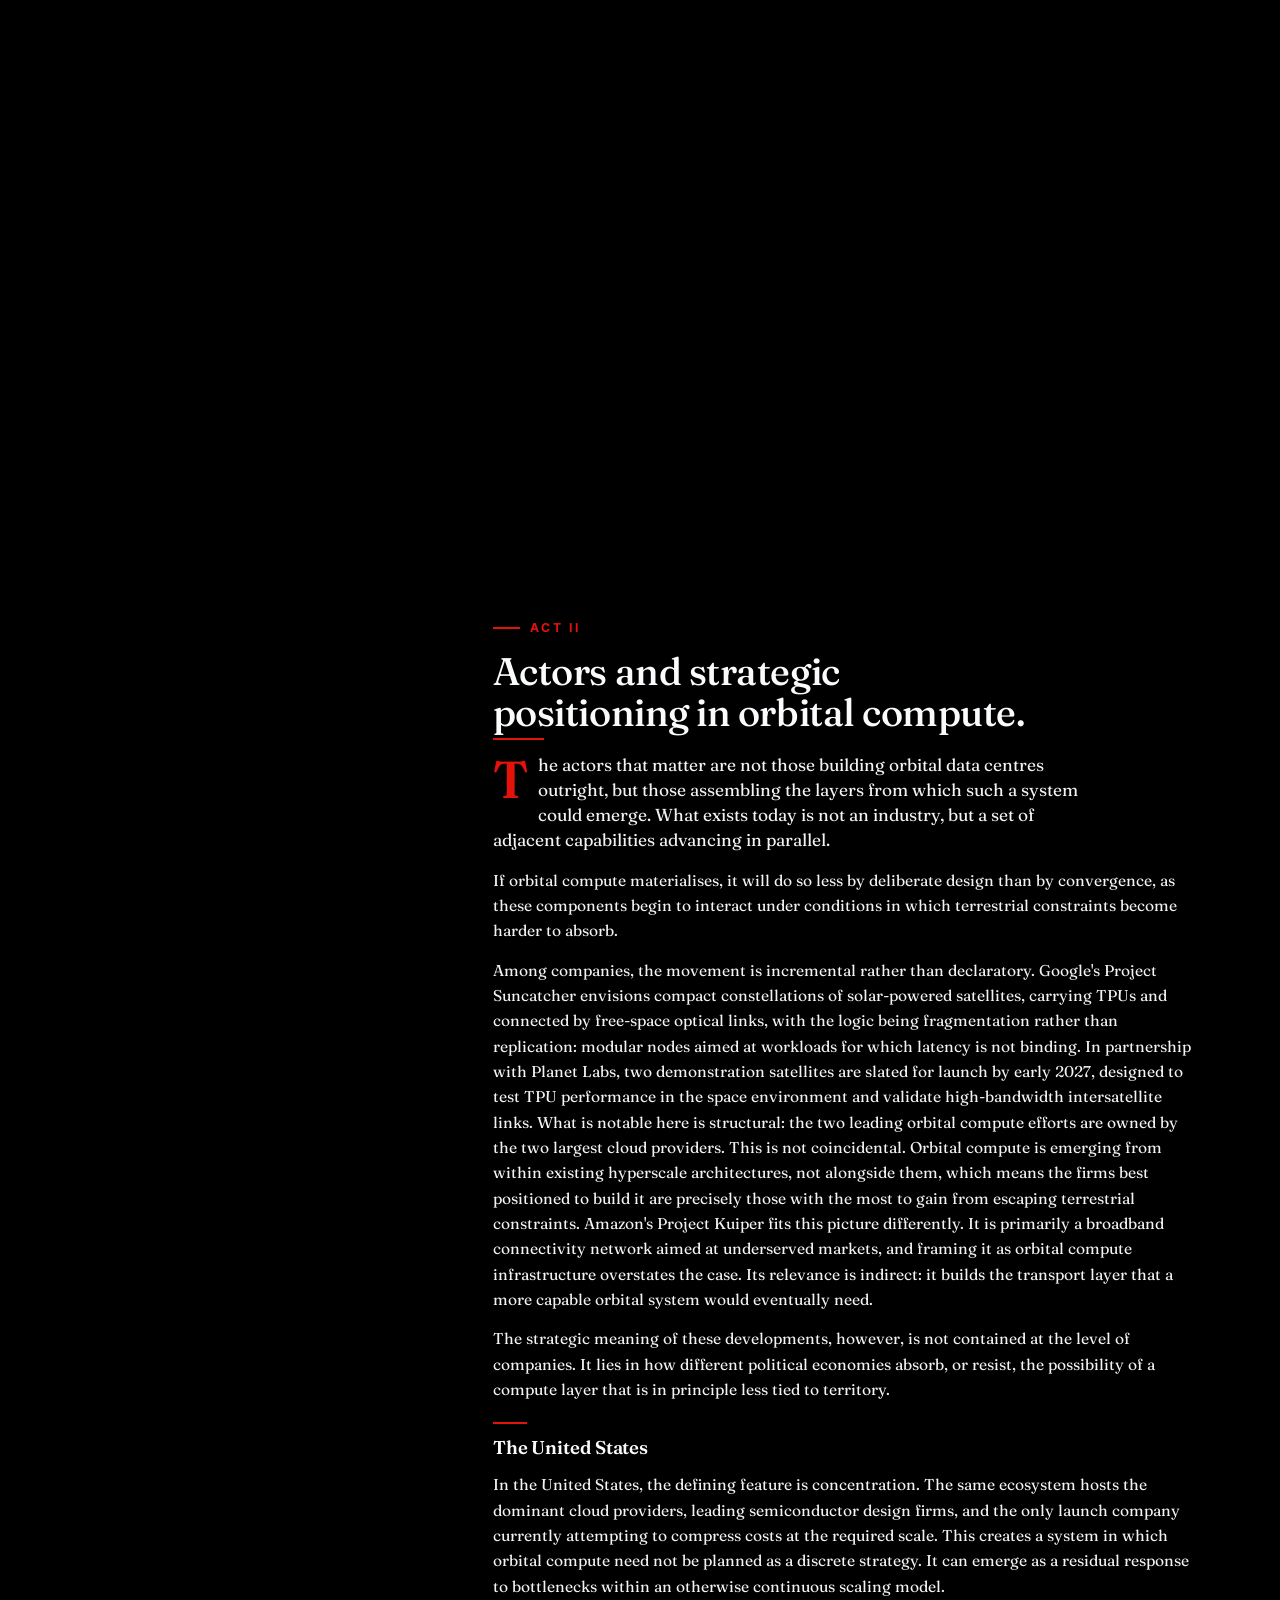
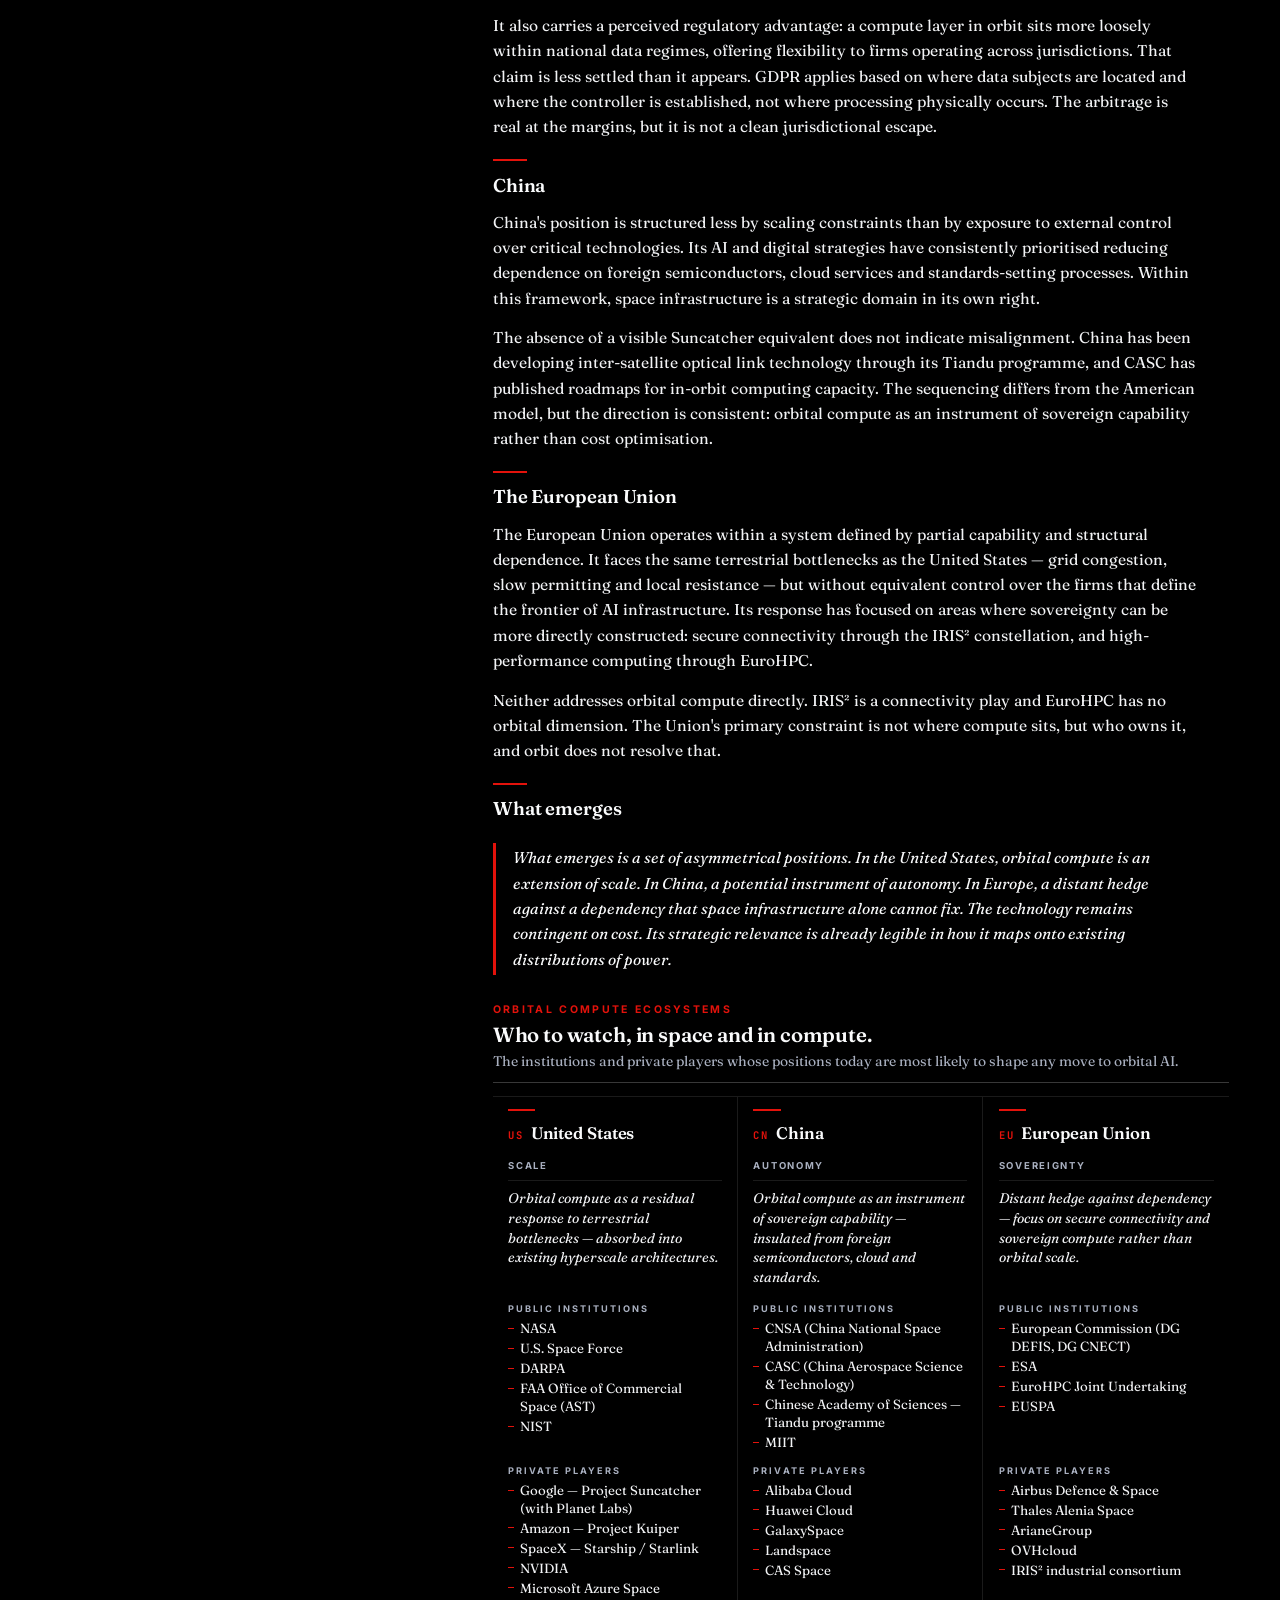
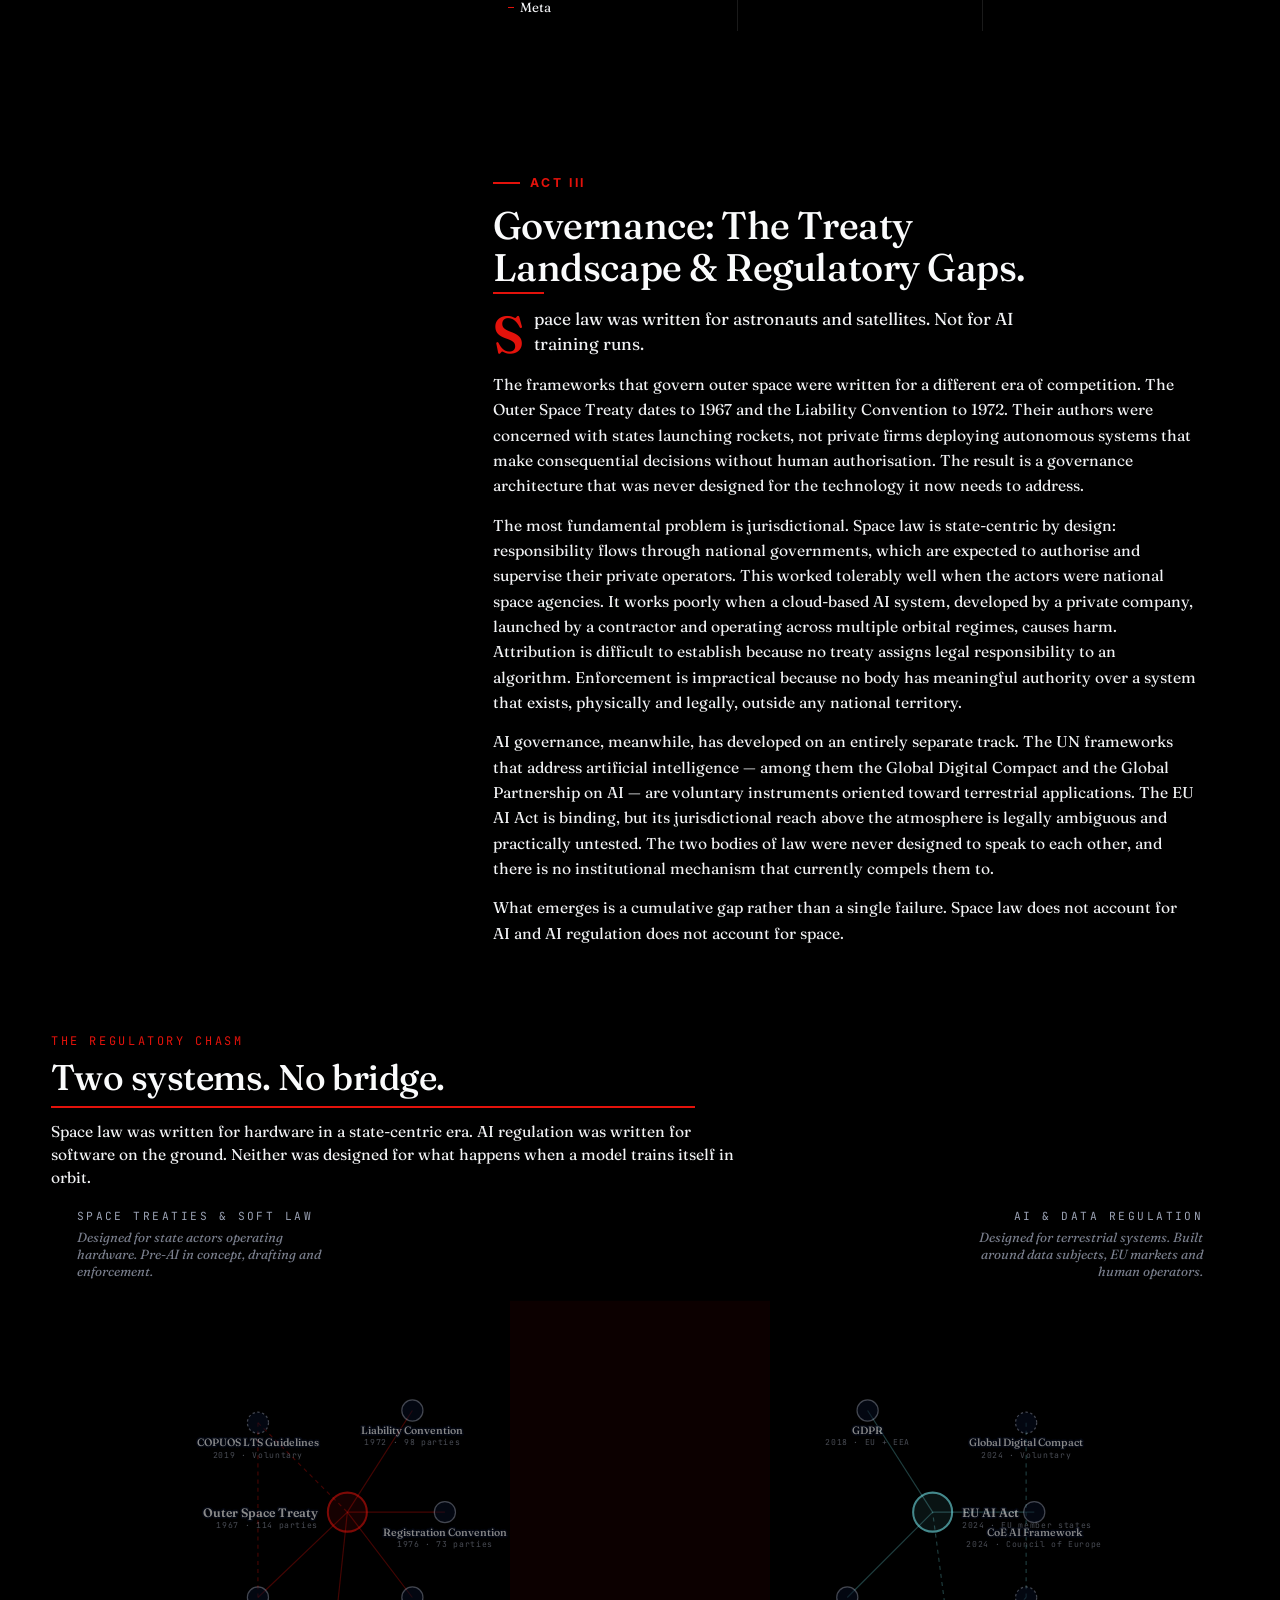
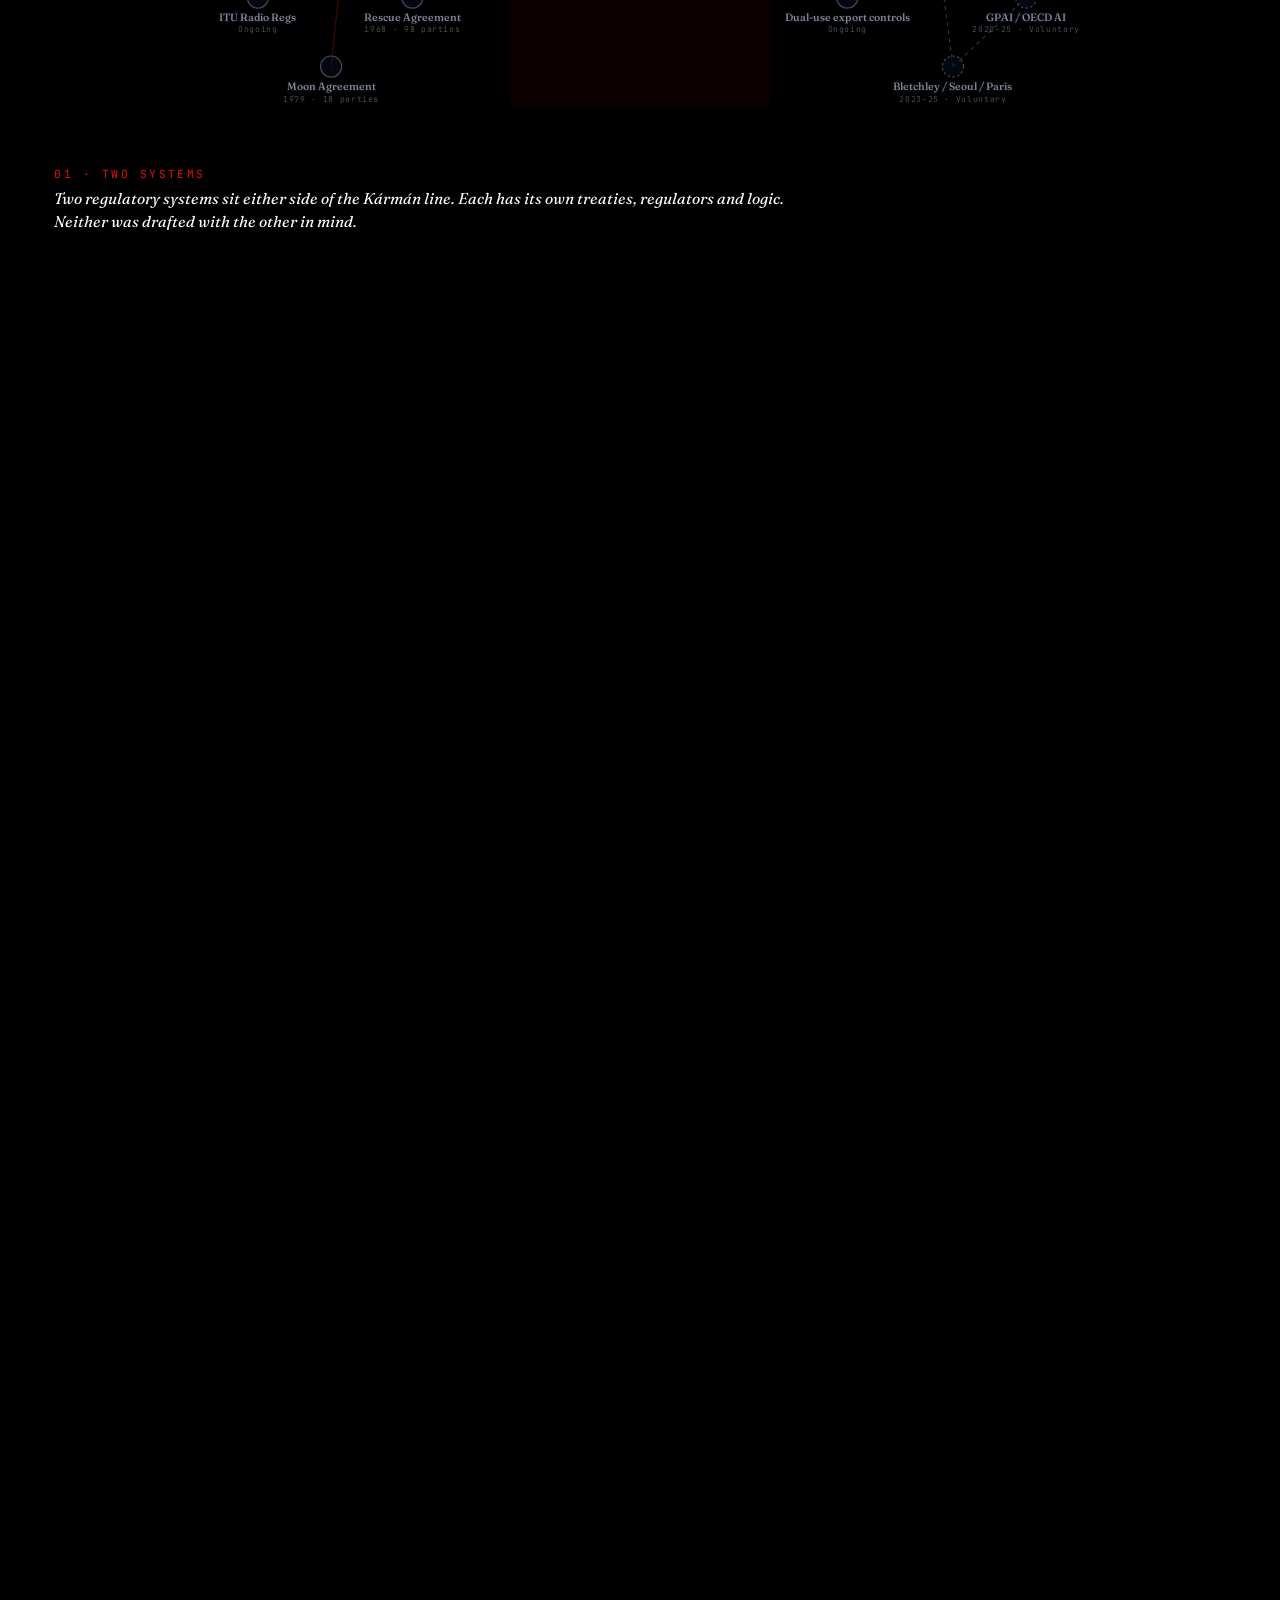
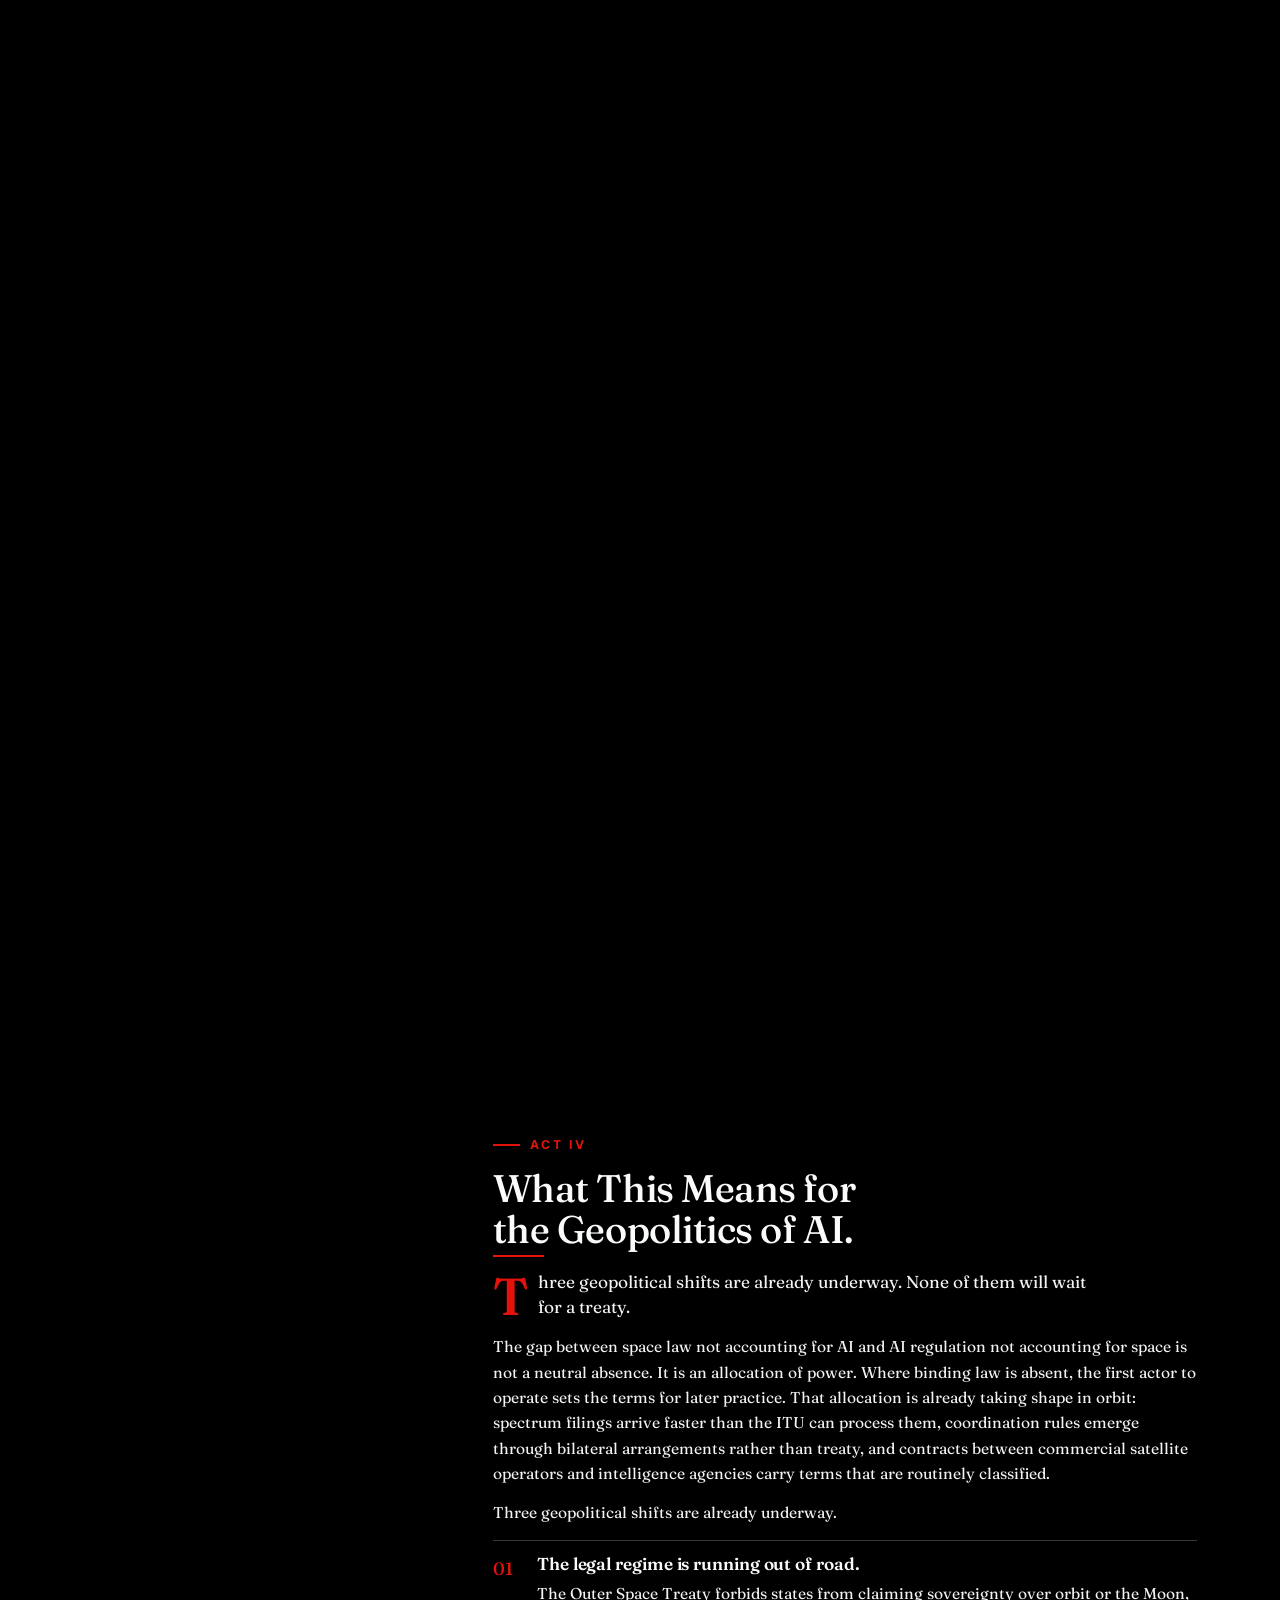
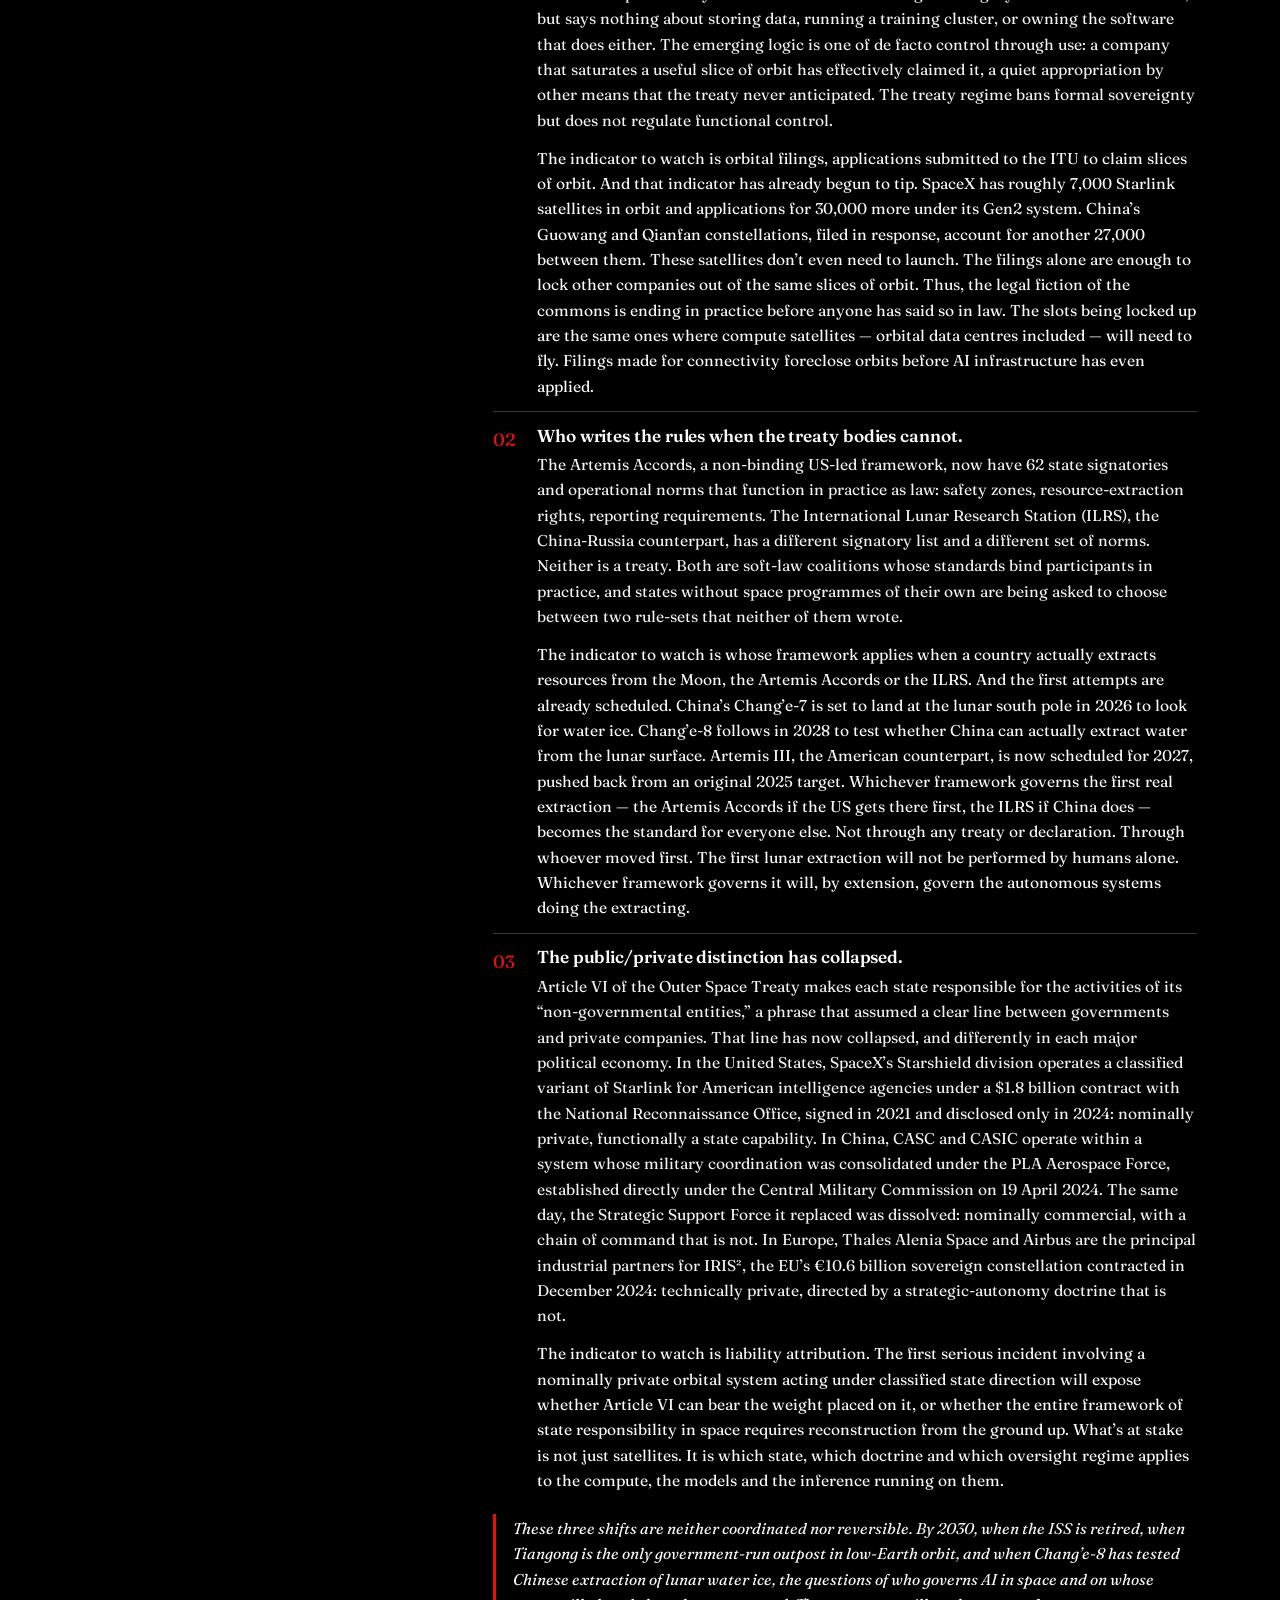
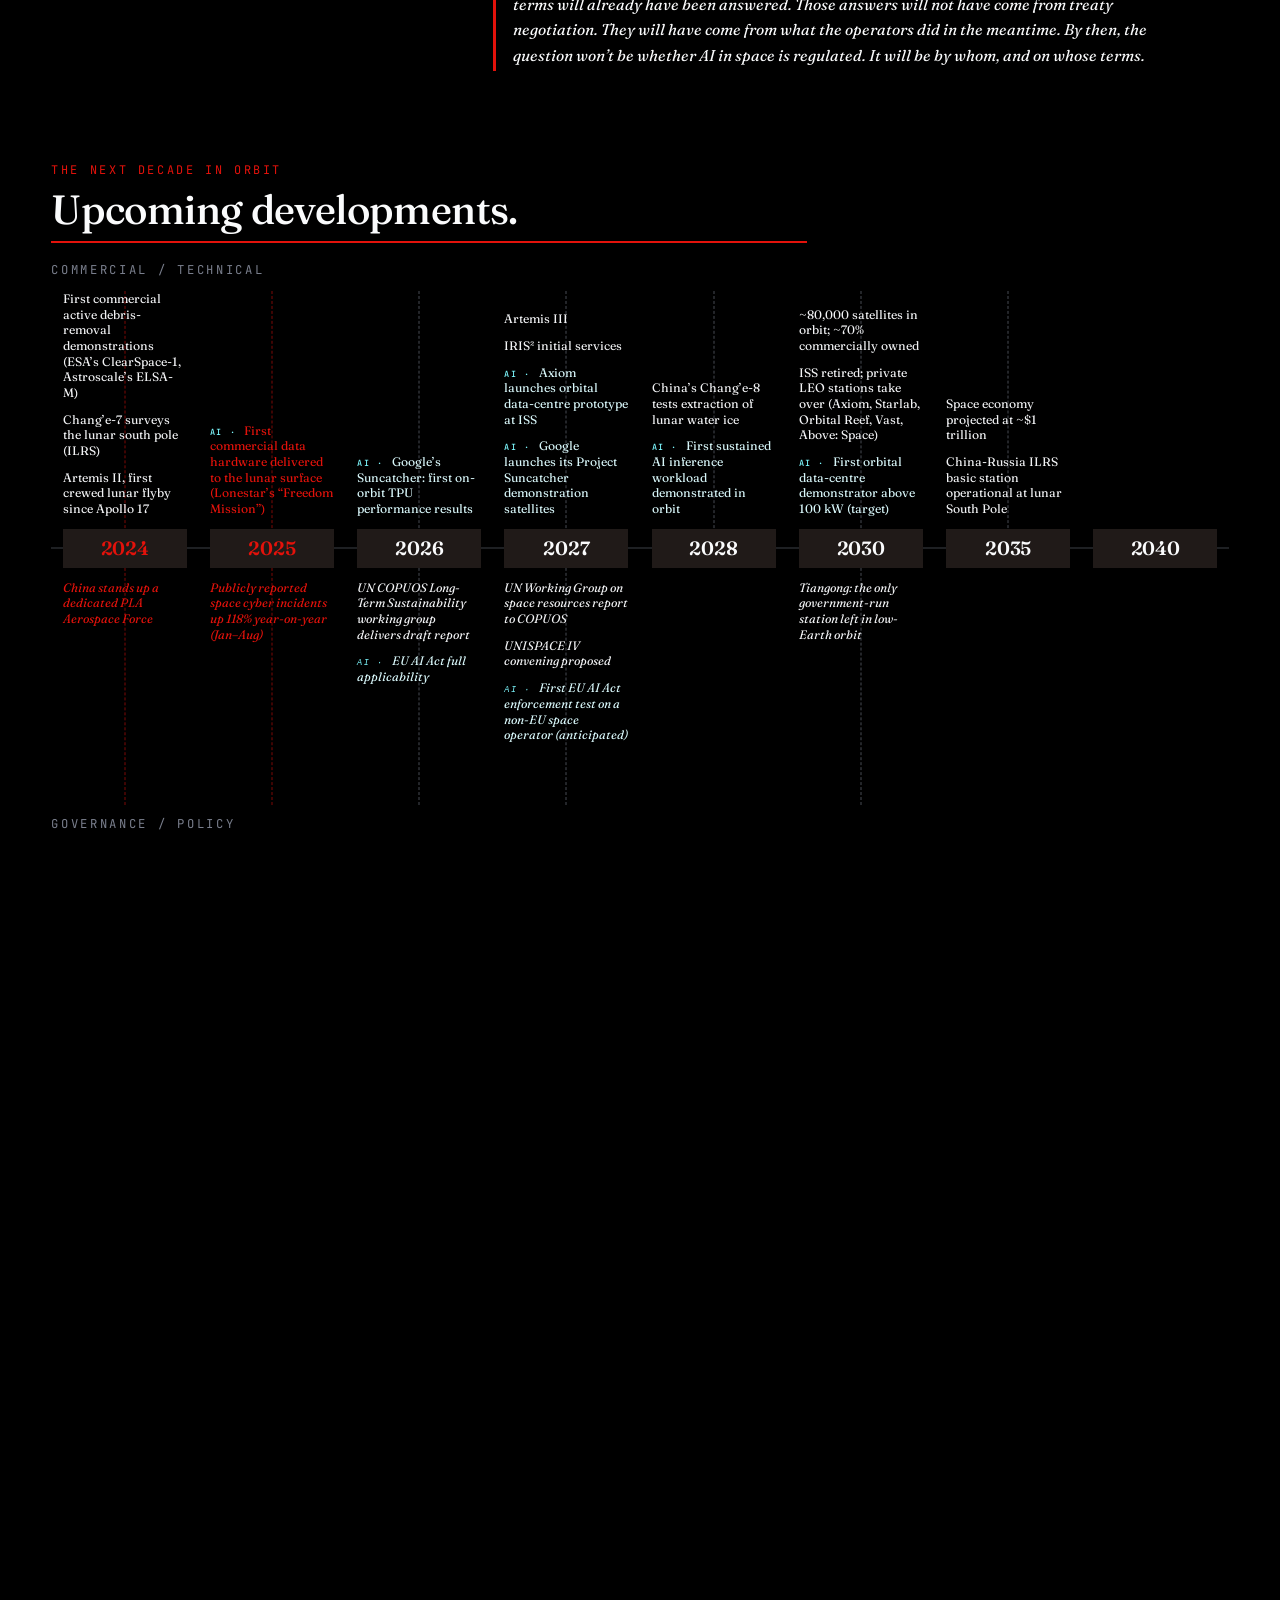
==== commit 231a8674: "group-2: sync latest op-ed (regulatory network, timeline AI tags, copy revisions) Brings projects/gr" ====
--- a/projects/group-2/index.html
+++ b/projects/group-2/index.html
@@ -642,7 +642,7 @@
         </div>
       </section>
 
-      <!-- Scene 1: The strategic case for datacenters in space -->
+      <!-- Scene 1: The strategic case for data centres in space -->
       <section
         class="scene scene-whyNow"
         data-scene="whyNow"
@@ -771,7 +771,9 @@
             <h3 class="act-subhead" data-bind="actors.sections.3.subhead"></h3>
             <p class="act-para" data-bind="actors.sections.3.body.0"></p>
             <p class="act-para" data-bind="actors.sections.3.body.1"></p>
-            <p class="act-para act-para--closer" data-bind="actors.sections.3.body.2"></p>
+
+            <h3 class="act-subhead" data-bind="actors.sections.4.subhead"></h3>
+            <p class="act-para act-para--closer" data-bind="actors.sections.4.body.0"></p>
           </article>
 
           <!-- Regional infomedia: US / China / EU ecosystems -->
@@ -826,139 +828,48 @@
             <p class="act-para" data-bind="governance.intro.2"></p>
             <p class="act-para" data-bind="governance.intro.3"></p>
           </article>
-
-          <!-- Treaty matrix: grouped cards, each with severity badge -->
-          <section class="gov-matrix" aria-label="Treaty and framework matrix">
-            <header class="matrix-head">
-              <p class="matrix-kicker" data-bind="governance.matrixKicker"></p>
-              <h3 class="matrix-heading" data-bind="governance.tableHeading"></h3>
-              <p class="matrix-sub" data-bind="governance.tableSubhead"></p>
-              <ul class="matrix-legend" aria-label="Severity legend">
-                <li><span class="sev-dot sev-dot--critical" aria-hidden="true"></span>Critical gap</li>
-                <li><span class="sev-dot sev-dot--significant" aria-hidden="true"></span>Significant gap</li>
-              </ul>
-            </header>
-
-            <details class="gov-group">
-              <summary class="gov-group-label">
-                <span class="gg-chevron" aria-hidden="true"></span>
-                <span class="gg-label" data-bind="governance.groups.0.label"></span>
-                <span class="gg-count" data-bind="governance.groups.0.count"></span>
-              </summary>
-              <div class="gov-grid" data-bind-list="governance.groups.0.treaties" data-template="tcard">
-                <template data-template-id="tcard">
-                  <article class="treaty-card" data-field-attr="severity|data-severity">
-                    <header class="tc-head">
-                      <h5 class="tc-name" data-field="name"></h5>
-                      <span class="tc-meta" data-field="meta"></span>
-                      <span class="tc-severity"></span>
-                    </header>
-                    <dl class="tc-body">
-                      <dt>Original scope</dt>
-                      <dd data-field="scope"></dd>
-                      <dt>Relevance to AI in space</dt>
-                      <dd data-field="relevance"></dd>
-                    </dl>
-                    <div class="tc-gaps">
-                      <h6 class="tc-gaps-label">Where the text is silent</h6>
-                      <ul class="tc-gaps-list" data-field-list="gaps"></ul>
-                    </div>
-                  </article>
-                </template>
+        </div>
+      </section>
+
+      <!-- Scene 3.5: Regulation network — two-cluster diagram with ghost edges -->
+      <section
+        class="scene scene-regnet"
+        data-scene="regNet"
+        data-range="0.82,0.88"
+        aria-labelledby="sc-regnet-h"
+      >
+        <div class="regnet-sticky">
+          <header class="regnet-head">
+            <p class="regnet-kicker" data-bind="regNet.kicker"></p>
+            <h2 class="regnet-heading" id="sc-regnet-h" data-bind="regNet.heading"></h2>
+            <p class="regnet-lede" data-bind="regNet.lede"></p>
+          </header>
+          <div class="regnet-frame" data-regnet-frame data-beat="1">
+            <p class="regnet-cluster-label regnet-cluster-label--space">
+              <span class="rn-cluster-name" data-bind="regNet.spaceCluster.label"></span>
+              <span class="rn-cluster-sub" data-bind="regNet.spaceCluster.sub"></span>
+            </p>
+            <p class="regnet-cluster-label regnet-cluster-label--ai">
+              <span class="rn-cluster-name" data-bind="regNet.aiCluster.label"></span>
+              <span class="rn-cluster-sub" data-bind="regNet.aiCluster.sub"></span>
+            </p>
+            <div class="regnet-stage-wrap">
+              <div class="regnet-stage" data-regnet-stage></div>
+              <div class="rn-tooltip" data-regnet-tooltip role="tooltip" aria-hidden="true">
+                <p class="rn-tooltip-name" data-rn-tip-name></p>
+                <p class="rn-tooltip-meta" data-rn-tip-meta></p>
+                <p class="rn-tooltip-text" data-rn-tip-text></p>
               </div>
-            </details>
-
-            <details class="gov-group">
-              <summary class="gov-group-label">
-                <span class="gg-chevron" aria-hidden="true"></span>
-                <span class="gg-label" data-bind="governance.groups.1.label"></span>
-                <span class="gg-count" data-bind="governance.groups.1.count"></span>
-              </summary>
-              <div class="gov-grid" data-bind-list="governance.groups.1.treaties" data-template="tcard2">
-                <template data-template-id="tcard2">
-                  <article class="treaty-card" data-field-attr="severity|data-severity">
-                    <header class="tc-head">
-                      <h5 class="tc-name" data-field="name"></h5>
-                      <span class="tc-meta" data-field="meta"></span>
-                      <span class="tc-severity"></span>
-                    </header>
-                    <dl class="tc-body">
-                      <dt>Original scope</dt>
-                      <dd data-field="scope"></dd>
-                      <dt>Relevance to AI in space</dt>
-                      <dd data-field="relevance"></dd>
-                    </dl>
-                    <div class="tc-gaps">
-                      <h6 class="tc-gaps-label">Where the text is silent</h6>
-                      <ul class="tc-gaps-list" data-field-list="gaps"></ul>
-                    </div>
-                  </article>
-                </template>
-              </div>
-            </details>
-
-            <details class="gov-group">
-              <summary class="gov-group-label">
-                <span class="gg-chevron" aria-hidden="true"></span>
-                <span class="gg-label" data-bind="governance.groups.2.label"></span>
-                <span class="gg-count" data-bind="governance.groups.2.count"></span>
-              </summary>
-              <div class="gov-grid" data-bind-list="governance.groups.2.treaties" data-template="tcard3">
-                <template data-template-id="tcard3">
-                  <article class="treaty-card" data-field-attr="severity|data-severity">
-                    <header class="tc-head">
-                      <h5 class="tc-name" data-field="name"></h5>
-                      <span class="tc-meta" data-field="meta"></span>
-                      <span class="tc-severity"></span>
-                    </header>
-                    <dl class="tc-body">
-                      <dt>Original scope</dt>
-                      <dd data-field="scope"></dd>
-                      <dt>Relevance to AI in space</dt>
-                      <dd data-field="relevance"></dd>
-                    </dl>
-                    <div class="tc-gaps">
-                      <h6 class="tc-gaps-label">Where the text is silent</h6>
-                      <ul class="tc-gaps-list" data-field-list="gaps"></ul>
-                    </div>
-                  </article>
-                </template>
-              </div>
-            </details>
-
-            <details class="gov-group">
-              <summary class="gov-group-label">
-                <span class="gg-chevron" aria-hidden="true"></span>
-                <span class="gg-label" data-bind="governance.groups.3.label"></span>
-                <span class="gg-count" data-bind="governance.groups.3.count"></span>
-              </summary>
-              <div class="gov-grid" data-bind-list="governance.groups.3.treaties" data-template="tcard4">
-                <template data-template-id="tcard4">
-                  <article class="treaty-card" data-field-attr="severity|data-severity">
-                    <header class="tc-head">
-                      <h5 class="tc-name" data-field="name"></h5>
-                      <span class="tc-meta" data-field="meta"></span>
-                      <span class="tc-severity"></span>
-                    </header>
-                    <dl class="tc-body">
-                      <dt>Original scope</dt>
-                      <dd data-field="scope"></dd>
-                      <dt>Relevance to AI in space</dt>
-                      <dd data-field="relevance"></dd>
-                    </dl>
-                    <div class="tc-gaps">
-                      <h6 class="tc-gaps-label">Where the text is silent</h6>
-                      <ul class="tc-gaps-list" data-field-list="gaps"></ul>
-                    </div>
-                  </article>
-                </template>
-              </div>
-            </details>
-
-            <p class="matrix-note" data-bind="governance.note"></p>
-          </section>
+            </div>
+            <div class="regnet-caption-rail">
+              <p class="regnet-beat-label" data-regnet-beat-label></p>
+              <p class="regnet-caption" data-regnet-caption></p>
+            </div>
+          </div>
+          <p class="regnet-closer" data-bind="regNet.closer"></p>
         </div>
       </section>
+
 
       <!-- Scene 4: Futures -->
       <section
@@ -1060,7 +971,6 @@
           <footer class="closer">
             <p class="closer-line" data-bind="futures.closer.line"></p>
             <p class="closer-cta" data-bind="futures.closer.cta"></p>
-            <p class="colophon">Last edited: 22/04/2026</p>
           </footer>
         </div>
       </section>
--- a/projects/group-2/styles/scenes.css
+++ b/projects/group-2/styles/scenes.css
@@ -1445,6 +1445,11 @@
   pointer-events: auto;
   padding: 0;
 }
+/* Pull the futures scene's bottom padding in so the timeline sits
+   close to the end of Act IV rather than after a tall gap. */
+.scene-futures .scene-inner {
+  padding-bottom: clamp(0.5rem, 1.5vh, 1.5rem);
+}
 .timeline-sticky {
   position: sticky;
   top: 0;
@@ -1458,11 +1463,6 @@
   padding: clamp(1.2rem, 3.5vh, 2.4rem) clamp(1.5rem, 4vw, 3.5rem) clamp(2rem, 5vh, 4rem);
   gap: clamp(0.9rem, 2vh, 1.4rem);
 }
-/* Pull the futures scene's bottom padding in so the timeline sits
-   close to the end of Act IV rather than after a tall gap. */
-.scene-futures .scene-inner {
-  padding-bottom: clamp(0.5rem, 1.5vh, 1.5rem);
-}
 .timeline-head {
   max-width: 78rem;
   margin: 0 auto;
@@ -1553,7 +1553,6 @@
   color: var(--ink);
 }
 .tl-stack--top {
-  /* Top stack reads downward toward the axis: newest items at the bottom. */
   justify-content: flex-end;
   padding-bottom: 0.7rem;
 }
@@ -1568,13 +1567,32 @@
 .tl-event.is-red {
   color: var(--economist-red);
 }
+/* AI / orbital data-centre milestones — picked out with a cyan accent
+   so the reader can scan the chart for the AI thread without losing
+   the broader space context. Kept lightweight (no border, just a
+   small inline tag) so it doesn't widen the column or overlap the
+   neighbouring stack. */
+.tl-event.is-ai {
+  color: #d8f7fa;
+}
+.tl-event.is-ai .tl-event-text::before {
+  content: "AI · ";
+  font-family: var(--mono);
+  font-size: 0.7em;
+  letter-spacing: 0.18em;
+  text-transform: uppercase;
+  color: #7df9ff;
+  margin-right: 0.2em;
+  font-weight: 500;
+}
+.tl-event.is-ai.is-red {
+  color: var(--economist-red);
+}
 .tl-event-text {
   display: block;
 }
-
 /* One dashed connector per column — runs vertically through the centre,
-   crossing the axis where the year label sits. The year label has a
-   solid background so it reads cleanly through the line. */
+   crossing the axis where the year label sits. */
 .tl-column::before,
 .tl-column::after {
   content: "";
@@ -1585,23 +1603,14 @@
   transform: translateX(-0.5px);
   z-index: 0;
 }
-.tl-column::before {
-  top: 0;
-  bottom: 50%;
-}
-.tl-column::after {
-  top: 50%;
-  bottom: 0;
-}
+.tl-column::before { top: 0; bottom: 50%; }
+.tl-column::after { top: 50%; bottom: 0; }
 .tl-column.is-empty-top::before,
-.tl-column.is-empty-bottom::after {
-  display: none;
-}
+.tl-column.is-empty-bottom::after { display: none; }
 .tl-column[data-highlight-year]::before,
 .tl-column[data-highlight-year]::after {
   border-left-color: rgba(227, 18, 11, 0.55);
 }
-
 .tl-year {
   font-family: var(--serif);
   font-weight: 600;
@@ -1617,24 +1626,16 @@
      connector and the axis line where it sits. */
   background: var(--sky-bottom, #050a1a);
 }
-.tl-year.is-red {
-  color: var(--economist-red);
-}
-
-/* Narrow viewports: collapse the chart into a vertical year-by-year list. */
+.tl-year.is-red { color: var(--economist-red); }
+
 @media (max-width: 1100px) {
-  .scene-timeline {
-    min-height: auto;
-  }
+  .scene-timeline { min-height: auto; }
   .timeline-sticky {
     position: relative;
     height: auto;
     padding: clamp(2rem, 5vh, 4rem) clamp(1rem, 4vw, 2rem);
   }
-  .tl-columns {
-    grid-template-columns: 1fr;
-    gap: 1rem;
-  }
+  .tl-columns { grid-template-columns: 1fr; gap: 1rem; }
   .tl-columns::before { display: none; }
   .tl-column {
     grid-column: 1;
@@ -1642,40 +1643,36 @@
     padding: 0.8rem 0;
     border-top: 1px solid var(--rule-strong);
   }
+  .tl-column::before, .tl-column::after { display: none; }
   .tl-stack { font-size: 0.85rem; }
-  .tl-stack--top {
-    padding-bottom: 0.4rem;
-  }
-  .tl-stack--bottom {
-    padding-top: 0.4rem;
-  }
-  .tl-stack--top .tl-event::after,
-  .tl-stack--bottom .tl-event::after { display: none; }
+  .tl-stack--top { padding-bottom: 0.4rem; }
+  .tl-stack--bottom { padding-top: 0.4rem; }
   .tl-year { text-align: left; padding: 0.3rem 0; }
 }
-
-/* Reduced-motion: release the sticky and let the chart flow inline. */
 .reduced-motion .timeline-sticky {
   position: relative;
   height: auto;
 }
 
-/* The closer scene is a quiet outro — let the regular .scene-inner
-   layout handle it, but give it a touch more breathing room above. */
-.scene-closer .scene-inner {
-  padding-top: clamp(4rem, 12vh, 8rem);
-  padding-bottom: clamp(4rem, 12vh, 8rem);
+/* Stage mute: while a pinned panel (gallery or timeline) is in view,
+   fade the cluster out so the panel carries the frame. The rocket is
+   already permanently faded by stage.js earlier in the scroll. */
+body.stage-muted .cluster {
+  opacity: 0 !important;
+  transition: opacity 360ms var(--ease-out);
 }
 
 /* ---------- Scene 4.75: Open Questions (3x2 flip cards) ---------- */
 
-/* Pull the cards up close under the timeline — overrides the default
-   non-liftoff scene-inner top padding so there's no tall gap between
-   the timeline pin releasing and the questions header. */
+/* Pull the cards up close under the timeline AND drop the inherited
+   sticky 100vh — the cards are short, so without this the scene
+   leaves a viewport of empty starfield below them before the closer.*/
 .scene-openq .scene-inner {
+  position: static;
+  min-height: 0;
   padding-top: clamp(0.5rem, 1.5vh, 1.5rem) !important;
-}
-
+  padding-bottom: clamp(2rem, 4vh, 3rem) !important;
+}
 .oq-hint {
   font-family: var(--mono);
   font-size: 0.7rem;
@@ -1692,7 +1689,6 @@
   grid-template-columns: repeat(3, 1fr);
   gap: clamp(0.8rem, 1.5vw, 1.4rem);
   perspective: 1400px;
-  /* Cards sit slightly wider than the running text. */
   max-width: 78ch !important;
 }
 .oq-card {
@@ -1789,24 +1785,14 @@
   color: var(--ink);
   display: block;
 }
-
 @media (max-width: 900px) {
-  .oq-grid {
-    grid-template-columns: repeat(2, 1fr);
-  }
+  .oq-grid { grid-template-columns: repeat(2, 1fr); }
 }
 @media (max-width: 600px) {
-  .oq-grid {
-    grid-template-columns: 1fr;
-  }
+  .oq-grid { grid-template-columns: 1fr; }
   .oq-card { aspect-ratio: 3 / 2; }
 }
-
-/* Reduced-motion: drop the 3D flip and show both faces stacked. */
-.reduced-motion .oq-card {
-  aspect-ratio: auto;
-  height: auto;
-}
+.reduced-motion .oq-card { aspect-ratio: auto; height: auto; }
 .reduced-motion .oq-flipper {
   transform: none !important;
   transform-style: flat;
@@ -1823,4 +1809,481 @@
 }
 .reduced-motion .oq-cue { display: none; }
 
-
+/* The closer scene is a quiet outro. Default scene-inner is sticky
+   with min-height 100vh which leaves a full viewport of starfield
+   below the closing line — drop those defaults so the page actually
+   ends right after the closer text.
+   !important is needed because .scene:not(.scene-liftoff) .scene-inner
+   has higher specificity than this selector. */
+.scene-closer .scene-inner {
+  position: static;
+  min-height: 0;
+  padding-top: clamp(2rem, 6vh, 4rem) !important;
+  padding-bottom: clamp(0.6rem, 1.5vh, 1.4rem) !important;
+}
+.scene-closer {
+  /* Reset any inherited margin/padding on the section element too. */
+  padding: 0 !important;
+  margin: 0 !important;
+}
+
+/* ---------- Scene 3.5: Regulation network (the severed web) ----------
+   Two clusters of frameworks either side of a chasm. Solid edges are
+   the formal ties that exist; ghost edges are the bridges that don't.
+   Driven by `data-beat` on .regnet-frame; CSS handles the rest. */
+
+.scene-regnet {
+  /* Five reading beats while pinned. Total scroll ~360vh gives the
+     reader ~52vh per beat once the panel pins — about half a viewport
+     of scrolling before each beat advances, which is enough time to
+     read the chasm labels at the end without rushing. */
+  min-height: 360vh;
+  pointer-events: auto;
+  /* Padding-bottom creates a brief calm after the network unsticks
+     and before Act IV begins, so the closer reads as a verdict
+     rather than crashing into the next heading. */
+  padding: 0 0 clamp(4rem, 10vh, 8rem);
+}
+.regnet-sticky {
+  position: sticky;
+  top: 0;
+  height: 100vh;
+  display: grid;
+  grid-template-rows: auto auto auto;
+  align-content: start;
+  gap: clamp(0.6rem, 1.2vh, 1rem);
+  padding: clamp(1.2rem, 3vh, 2rem) clamp(1.5rem, 4vw, 3rem) clamp(1.2rem, 3vh, 2rem);
+}
+.regnet-head {
+  max-width: 86rem;
+  width: 100%;
+  margin: 0 auto;
+}
+.regnet-kicker {
+  font-family: var(--mono);
+  font-size: 0.7rem;
+  letter-spacing: 0.22em;
+  text-transform: uppercase;
+  color: var(--economist-red);
+  margin: 0 0 0.4rem;
+}
+.regnet-heading {
+  font-family: var(--serif);
+  font-weight: 500;
+  font-size: clamp(1.5rem, 2.8vw, 2.1rem);
+  line-height: 1.1;
+  letter-spacing: -0.015em;
+  color: #fafbfc;
+  margin: 0;
+  border-bottom: 2px solid var(--economist-red);
+  padding-bottom: 0.5rem;
+  max-width: 28ch;
+}
+.regnet-lede {
+  margin: 0.7rem 0 0;
+  font-family: var(--serif);
+  font-size: clamp(0.92rem, 1.1vw, 1rem);
+  line-height: 1.5;
+  color: var(--ink);
+  max-width: 70ch;
+}
+
+.regnet-frame {
+  position: relative;
+  width: 100%;
+  max-width: 96rem;
+  margin: 0 auto;
+  display: flex;
+  flex-direction: column;
+  gap: 0.6rem;
+  /* Reserve space at the top for the absolutely-positioned cluster
+     labels so they don't overlap the SVG content. */
+  padding-top: 3rem;
+}
+.regnet-cluster-label {
+  position: absolute;
+  top: clamp(0.4rem, 0.8vh, 0.8rem);
+  display: flex;
+  flex-direction: column;
+  gap: 0.18rem;
+  margin: 0;
+  pointer-events: none;
+  z-index: 4;
+}
+.regnet-cluster-label--space { left: clamp(0.5rem, 2vw, 2rem); }
+.regnet-cluster-label--ai { right: clamp(0.5rem, 2vw, 2rem); text-align: right; align-items: flex-end; }
+.rn-cluster-name {
+  font-family: var(--mono);
+  font-size: 0.66rem;
+  letter-spacing: 0.22em;
+  text-transform: uppercase;
+  color: rgba(220, 230, 255, 0.7);
+}
+.rn-cluster-sub {
+  font-family: var(--serif);
+  font-style: italic;
+  font-size: 0.78rem;
+  line-height: 1.3;
+  color: rgba(220, 230, 255, 0.55);
+  max-width: 28ch;
+}
+
+/* Wrap that anchors the stage and the absolutely-positioned tooltip. */
+.regnet-stage-wrap {
+  position: relative;
+  width: 100%;
+  /* Clamped so the SVG doesn't fill enormous heights on tall viewports
+     and crowd the closer underneath. */
+  height: clamp(360px, 56vh, 640px);
+}
+.regnet-stage {
+  position: relative;
+  width: 100%;
+  height: 100%;
+  display: flex;
+  align-items: center;
+  justify-content: center;
+}
+.regnet-svg {
+  width: 100%;
+  height: 100%;
+  display: block;
+  filter: drop-shadow(0 0 16px rgba(0, 0, 0, 0.55));
+}
+
+/* Chasm column wash — quiet vertical tint, no border. */
+.rn-chasm-bg {
+  fill: rgba(227, 18, 11, 0.05);
+  stroke: none;
+}
+
+/* ---- Nodes ---- */
+.rn-node {
+  cursor: pointer;
+  outline: none;
+}
+.rn-node:focus-visible .rn-node-dot {
+  stroke: var(--economist-red);
+  stroke-width: 3;
+}
+.rn-node-hit {
+  fill: transparent;
+  pointer-events: all;
+}
+.rn-node:hover .rn-node-dot {
+  fill: rgba(227, 18, 11, 0.22);
+  stroke: var(--economist-red);
+}
+.rn-node--ai:hover .rn-node-dot {
+  fill: rgba(125, 249, 255, 0.18);
+  stroke: #7df9ff;
+}
+.rn-node-dot {
+  fill: rgba(7, 14, 34, 0.9);
+  stroke: rgba(220, 230, 255, 0.55);
+  stroke-width: 1.5;
+  transition: fill 360ms var(--ease-out), stroke 360ms var(--ease-out), opacity 360ms var(--ease-out);
+}
+.rn-node--space.is-anchor .rn-node-dot {
+  stroke: var(--economist-red);
+  stroke-width: 2.5;
+  fill: rgba(227, 18, 11, 0.18);
+}
+.rn-node--ai.is-anchor .rn-node-dot {
+  stroke: #7df9ff;
+  stroke-width: 2.5;
+  fill: rgba(125, 249, 255, 0.14);
+}
+.rn-node.is-soft .rn-node-dot {
+  stroke-dasharray: 3 3;
+}
+.rn-node-label {
+  font-family: var(--serif);
+  font-size: 13px;
+  font-weight: 500;
+  fill: #fafbfc;
+  paint-order: stroke;
+  stroke: rgba(7, 14, 34, 0.85);
+  stroke-width: 4;
+  stroke-linejoin: round;
+  pointer-events: none;
+}
+.rn-node-year {
+  font-family: var(--mono);
+  font-size: 10px;
+  letter-spacing: 0.08em;
+  fill: rgba(220, 230, 255, 0.6);
+  pointer-events: none;
+}
+.rn-node--space.is-anchor .rn-node-label,
+.rn-node--ai.is-anchor .rn-node-label {
+  font-size: 15px;
+  font-weight: 600;
+}
+
+/* ---- Cluster edges ---- */
+.rn-edge {
+  stroke-width: 1.4;
+  fill: none;
+  transition: opacity 360ms var(--ease-out);
+}
+.rn-edge--space { stroke: rgba(227, 18, 11, 0.55); }
+.rn-edge--ai { stroke: rgba(125, 249, 255, 0.45); }
+.rn-edge.is-soft { stroke-dasharray: 5 5; opacity: 0.65; }
+.rn-edge.is-weak { opacity: 0.38; }
+
+/* ---- Ghost edges (the bridges that don't bind) ---- */
+.rn-ghost {
+  stroke: rgba(227, 18, 11, 0.32);
+  stroke-width: 1;
+  stroke-dasharray: 3 6;
+  fill: none;
+  opacity: 0.18;
+  transition: opacity 480ms var(--ease-out), stroke 480ms var(--ease-out);
+}
+
+/* ---- Chasm labels ---- */
+/* The whole row (markers + text) animates together. Hidden by default,
+   surfaces faintly at beat 4 (when bridges fail), full strength at
+   beat 5. Each row is staggered so they cascade in. */
+.rn-chasm-row {
+  opacity: 0;
+  transition: opacity 700ms var(--ease-out);
+}
+.rn-chasm-row:nth-child(1) { transition-delay: 0ms; }
+.rn-chasm-row:nth-child(2) { transition-delay: 110ms; }
+.rn-chasm-row:nth-child(3) { transition-delay: 220ms; }
+.rn-chasm-row:nth-child(4) { transition-delay: 330ms; }
+.rn-chasm-row:nth-child(5) { transition-delay: 440ms; }
+.rn-chasm-label {
+  font-family: var(--serif);
+  font-style: italic;
+  font-size: 17px;
+  font-weight: 500;
+  fill: #fafbfc;
+  paint-order: stroke;
+  stroke: rgba(7, 14, 34, 0.92);
+  stroke-width: 4.5;
+  stroke-linejoin: round;
+}
+.rn-chasm-marker {
+  stroke: var(--economist-red);
+  stroke-width: 1.5;
+  stroke-linecap: round;
+}
+.rn-chasm-header {
+  font-family: var(--mono);
+  font-size: 11px;
+  letter-spacing: 0.32em;
+  text-transform: uppercase;
+  fill: var(--economist-red);
+  font-weight: 600;
+  opacity: 0;
+  transition: opacity 700ms var(--ease-out);
+}
+[data-beat="4"] .rn-chasm-header { opacity: 0.7; }
+[data-beat="5"] .rn-chasm-header { opacity: 1; }
+.reduced-motion .rn-chasm-header { opacity: 1; }
+
+/* ---- Beat-driven highlights ---- */
+/* Beat 1: both clusters dim, just establish the picture. */
+[data-beat="1"] .rn-node,
+[data-beat="1"] .rn-edge { opacity: 0.55; }
+[data-beat="1"] .rn-ghost { opacity: 0; }
+[data-beat="1"] .rn-chasm-row { opacity: 0; }
+
+/* Beat 2: space cluster rises, AI dims further. */
+[data-beat="2"] .rn-cluster--space .rn-node,
+[data-beat="2"] .rn-cluster--space .rn-edge { opacity: 1; }
+[data-beat="2"] .rn-cluster--ai .rn-node,
+[data-beat="2"] .rn-cluster--ai .rn-edge { opacity: 0.22; }
+[data-beat="2"] .rn-ghost { opacity: 0; }
+
+/* Beat 3: AI cluster rises, space dims. */
+[data-beat="3"] .rn-cluster--ai .rn-node,
+[data-beat="3"] .rn-cluster--ai .rn-edge { opacity: 1; }
+[data-beat="3"] .rn-cluster--space .rn-node,
+[data-beat="3"] .rn-cluster--space .rn-edge { opacity: 0.22; }
+[data-beat="3"] .rn-ghost { opacity: 0; }
+
+/* Beat 4: both clusters visible, ghost edges flicker in red — the
+   bridges being attempted, and not holding. */
+[data-beat="4"] .rn-node,
+[data-beat="4"] .rn-edge { opacity: 0.75; }
+[data-beat="4"] .rn-ghost {
+  opacity: 0.85;
+  stroke: rgba(255, 60, 30, 0.9);
+  animation: rn-ghost-flicker 2.4s var(--ease-out) 1;
+}
+@keyframes rn-ghost-flicker {
+  0%   { opacity: 0; stroke-width: 0.5; }
+  18%  { opacity: 1; stroke-width: 2; }
+  35%  { opacity: 0.5; stroke-width: 1; }
+  55%  { opacity: 1; stroke-width: 2.2; }
+  75%  { opacity: 0.4; stroke-width: 1; }
+  100% { opacity: 0.85; stroke-width: 1; }
+}
+
+/* Beat 4: ghost edges have failed; the chasm labels (the actual
+   threats) start to surface in faint preview. */
+[data-beat="4"] .rn-chasm-row { opacity: 0.55; }
+
+/* Beat 5: ghost edges settle dim again; chasm labels are now the
+   focal point — full strength, staggered cascade in. */
+[data-beat="5"] .rn-node,
+[data-beat="5"] .rn-edge { opacity: 0.55; }
+[data-beat="5"] .rn-ghost {
+  opacity: 0.32;
+  stroke: rgba(227, 18, 11, 0.45);
+}
+[data-beat="5"] .rn-chasm-row { opacity: 1; }
+
+/* Caption rail under the chart. */
+.regnet-caption-rail {
+  max-width: 86rem;
+  width: 100%;
+  margin: 0 auto;
+  padding: 0 0.2rem;
+  display: flex;
+  flex-direction: column;
+  gap: 0.25rem;
+}
+.regnet-beat-label {
+  font-family: var(--mono);
+  font-size: 0.66rem;
+  letter-spacing: 0.22em;
+  text-transform: uppercase;
+  color: var(--economist-red);
+  margin: 0;
+}
+.regnet-caption {
+  font-family: var(--serif);
+  font-style: italic;
+  font-size: clamp(0.92rem, 1.15vw, 1.05rem);
+  line-height: 1.45;
+  color: #fafbfc;
+  margin: 0;
+  max-width: 78ch;
+  min-height: 2.6em;
+}
+.regnet-closer {
+  max-width: 60ch;
+  /* Big breathing room either side so the closer reads as a
+     standout pull-quote, not a caption. ~3–4cm of space above and
+     below on typical screens. */
+  margin: clamp(3.5rem, 8vh, 6rem) auto clamp(3.5rem, 8vh, 6rem);
+  font-family: var(--serif);
+  font-weight: 500;
+  font-size: clamp(1.1rem, 1.8vw, 1.55rem);
+  line-height: 1.35;
+  color: #fafbfc;
+  text-align: center;
+  padding: clamp(3rem, 7vh, 5rem) 0 clamp(3rem, 7vh, 5rem);
+  border-top: 1px solid rgba(255, 255, 255, 0.18);
+  border-bottom: 1px solid rgba(255, 255, 255, 0.18);
+  /* Hidden until the network has been walked through. The selector
+     below ([data-beat="5"]) lifts it into view at the final beat. */
+  opacity: 0;
+  transform: translateY(18px);
+  transition: opacity 700ms var(--ease-out), transform 700ms var(--ease-out);
+  pointer-events: none;
+}
+.regnet-sticky[data-beat="5"] .regnet-closer {
+  opacity: 1;
+  transform: translateY(0);
+  pointer-events: auto;
+}
+/* When the closer takes the screen, dim AND shrink the network so
+   the verdict has room to breathe without overflowing the sticky
+   panel. The closer block grows ~6–10rem of padding/margin combined
+   either side; the stage gives up roughly that much height. */
+.regnet-sticky[data-beat="5"] .regnet-stage-wrap {
+  opacity: 0.35;
+  height: clamp(160px, 26vh, 280px);
+  transition: opacity 700ms var(--ease-out), height 700ms var(--ease-out);
+}
+/* Slightly trim the regnet head at beat 5 so the verdict has more
+   room. The lede still reads but the chart isn't fighting for height. */
+.regnet-sticky[data-beat="5"] .regnet-lede {
+  opacity: 0.5;
+}
+.regnet-sticky[data-beat="5"] .regnet-caption {
+  opacity: 0.55;
+}
+.regnet-sticky[data-beat="5"] .regnet-beat-label {
+  opacity: 0.7;
+}
+
+/* Narrow viewports: collapse the network into a stacked summary so
+   the editorial point survives without the SVG geometry. */
+@media (max-width: 980px) {
+  .scene-regnet { min-height: auto; }
+  .regnet-sticky {
+    position: relative;
+    height: auto;
+    grid-template-rows: auto auto auto;
+  }
+  .regnet-frame { min-height: 80vh; }
+  .rn-chasm-label { font-size: 11px; }
+  .rn-node-label { font-size: 11px; }
+  .rn-node-year { font-size: 9px; }
+  .regnet-cluster-label--ai .rn-cluster-sub,
+  .regnet-cluster-label--space .rn-cluster-sub { display: none; }
+}
+
+.reduced-motion .regnet-sticky {
+  position: relative;
+  height: auto;
+}
+.reduced-motion .rn-ghost { opacity: 0.3; animation: none; }
+.reduced-motion .rn-chasm-row { opacity: 1; }
+.reduced-motion .rn-node,
+.reduced-motion .rn-edge { opacity: 1 !important; }
+
+/* ---- Tooltip ----
+   Hover/focus a node and a small panel surfaces with the analysis
+   copy (relevance + gaps), positioned just above the node. */
+.rn-tooltip {
+  position: absolute;
+  left: 0;
+  top: 0;
+  width: clamp(240px, 28vw, 340px);
+  padding: 0.7rem 0.9rem 0.85rem;
+  background: rgba(7, 14, 34, 0.96);
+  border: 1px solid rgba(227, 18, 11, 0.6);
+  border-left-width: 3px;
+  border-radius: 4px;
+  box-shadow: 0 18px 40px -16px rgba(0, 0, 0, 0.85);
+  pointer-events: none;
+  opacity: 0;
+  transform: translateY(4px);
+  transition: opacity 220ms var(--ease-out), transform 220ms var(--ease-out);
+  z-index: 10;
+}
+.rn-tooltip.is-visible {
+  opacity: 1;
+  transform: translateY(0);
+}
+.rn-tooltip-name {
+  margin: 0 0 0.15rem;
+  font-family: var(--serif);
+  font-weight: 600;
+  font-size: 0.98rem;
+  line-height: 1.2;
+  color: #fafbfc;
+}
+.rn-tooltip-meta {
+  margin: 0 0 0.5rem;
+  font-family: var(--mono);
+  font-size: 0.62rem;
+  letter-spacing: 0.18em;
+  text-transform: uppercase;
+  color: rgba(220, 230, 255, 0.6);
+}
+.rn-tooltip-text {
+  margin: 0;
+  font-family: var(--serif);
+  font-size: 0.84rem;
+  line-height: 1.45;
+  color: var(--ink);
+}
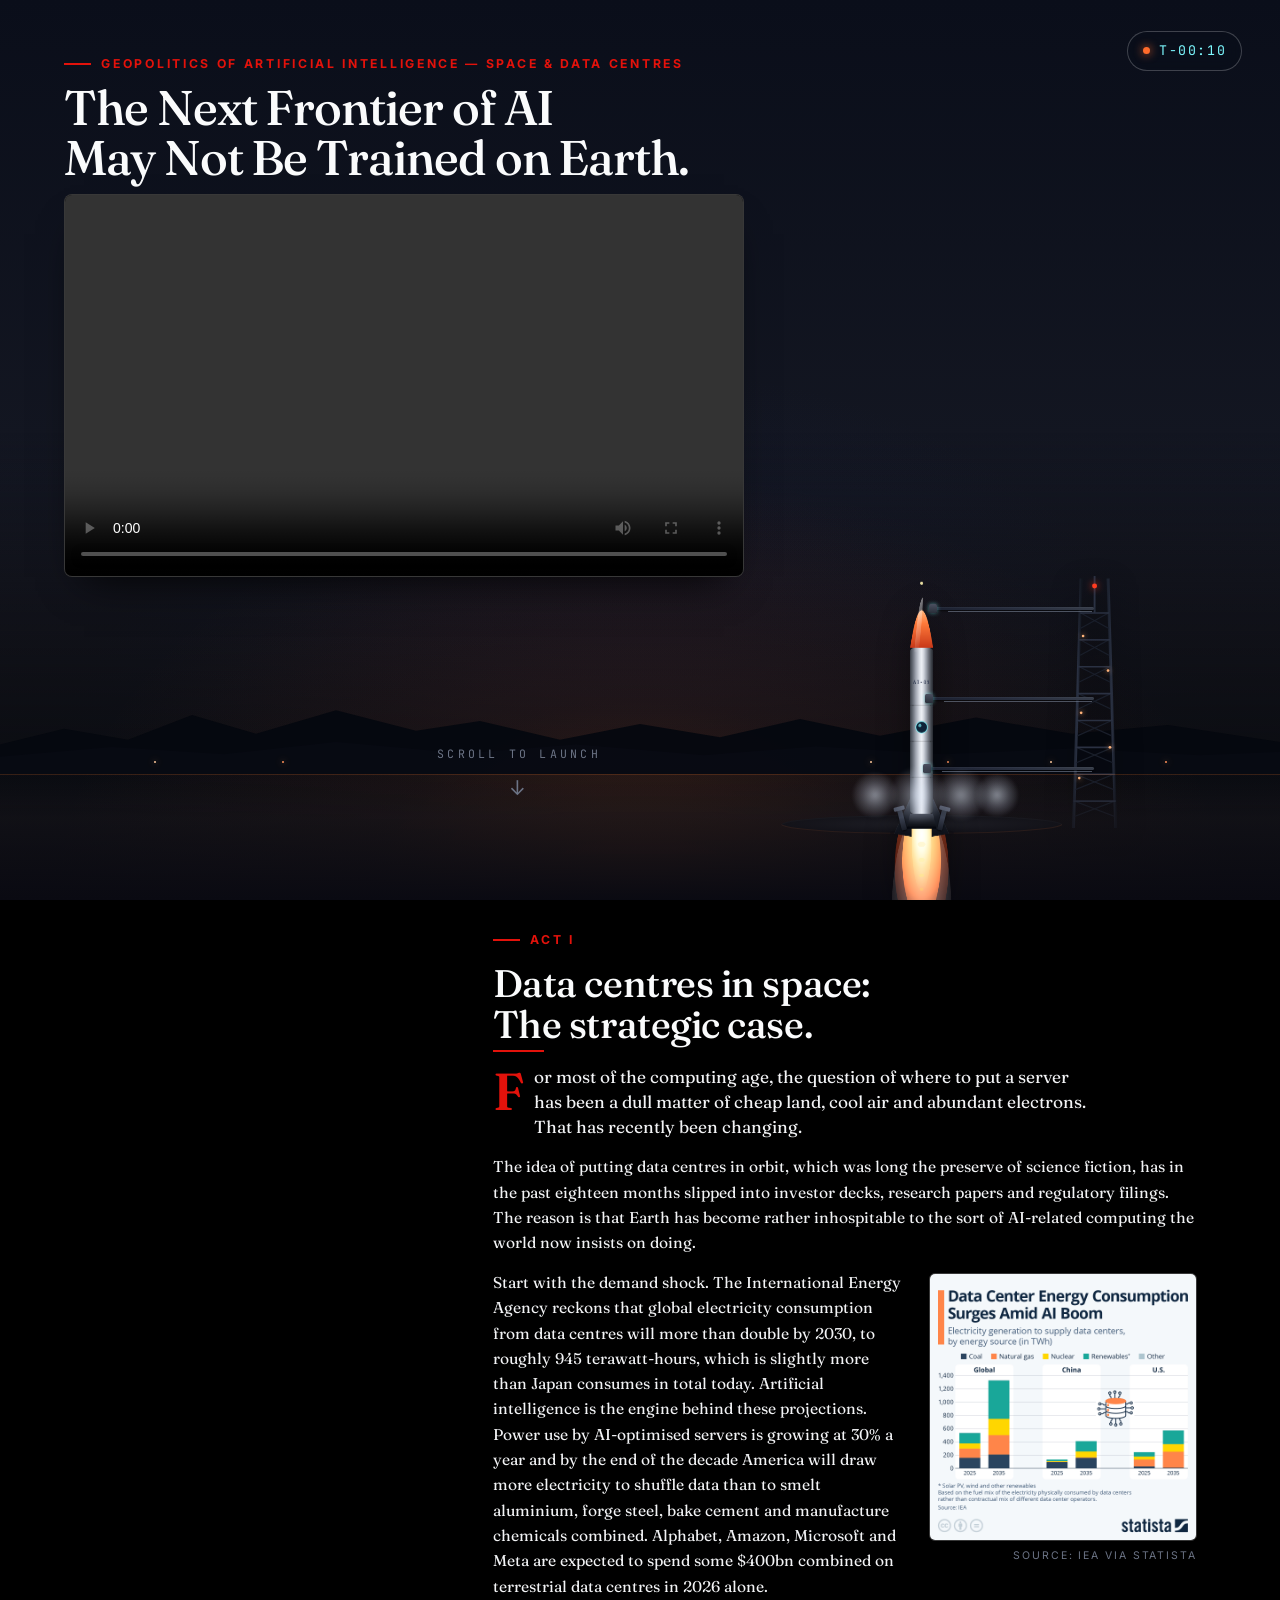
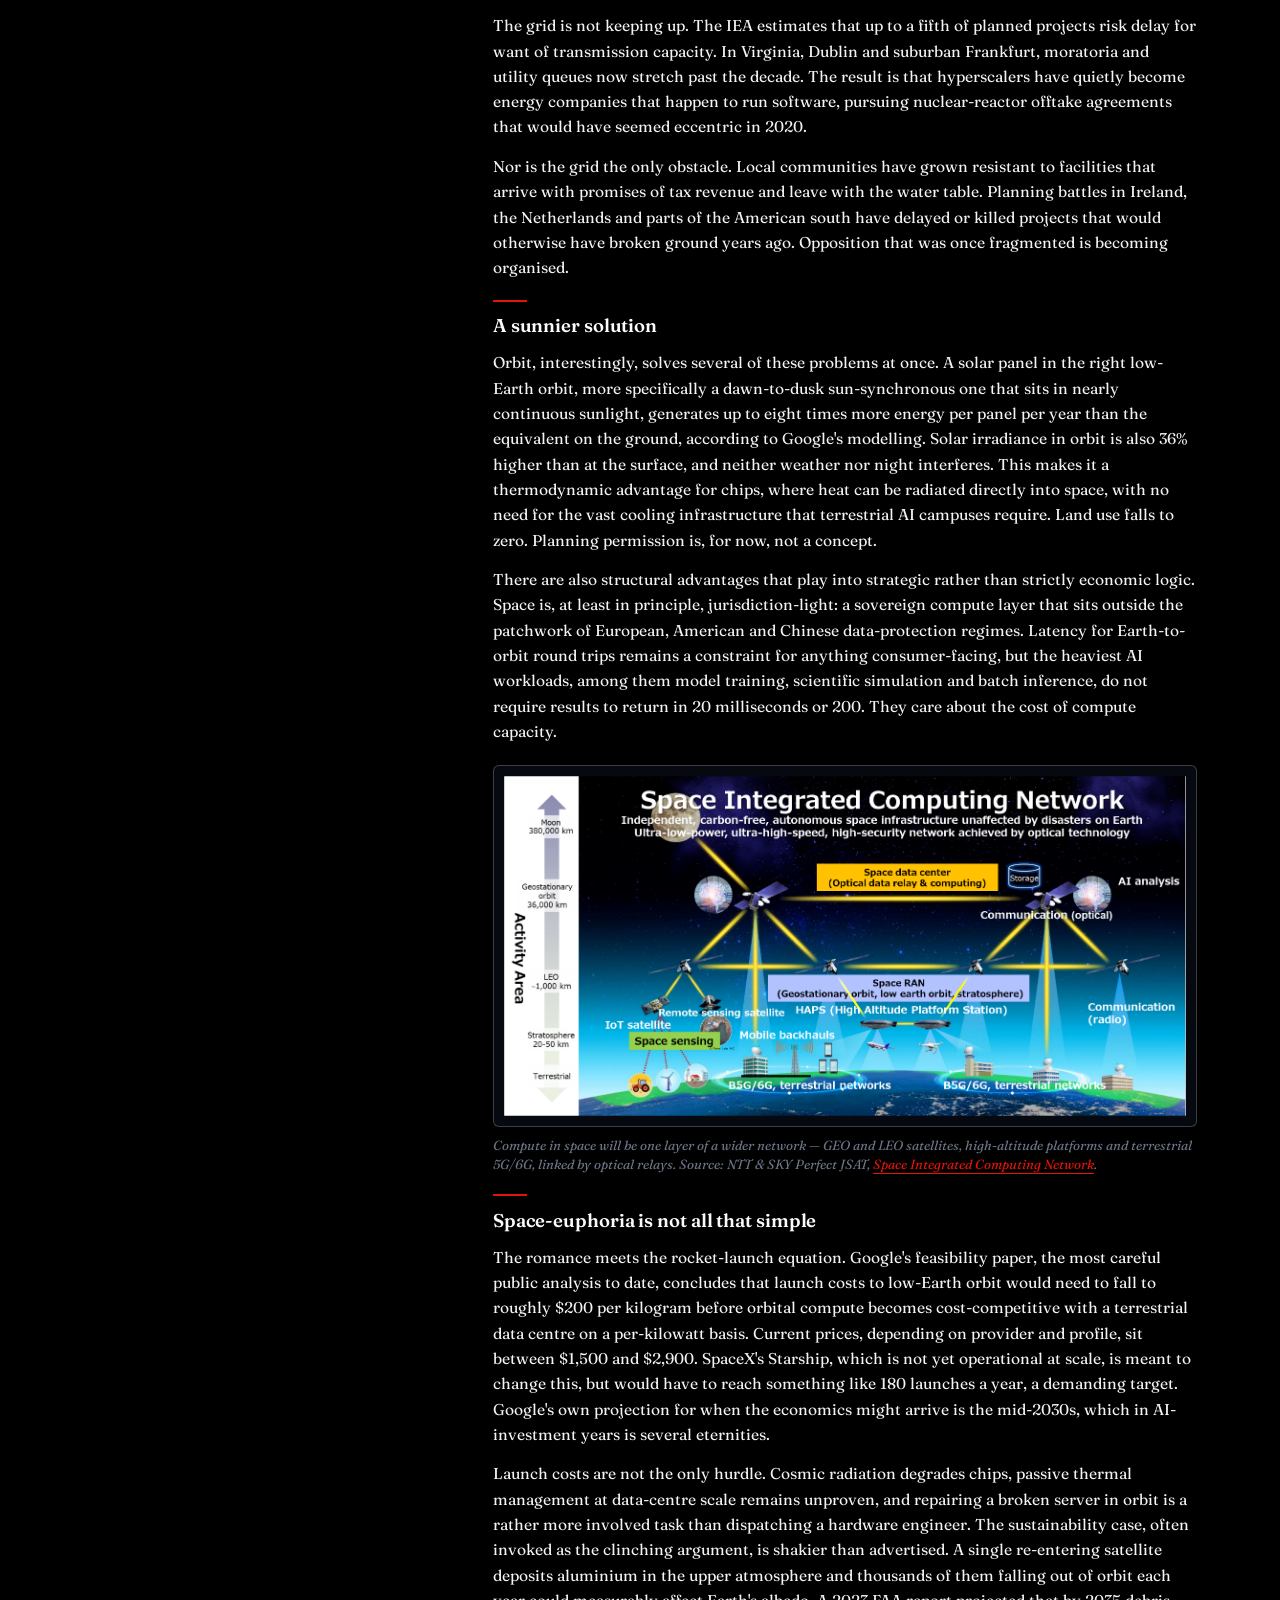
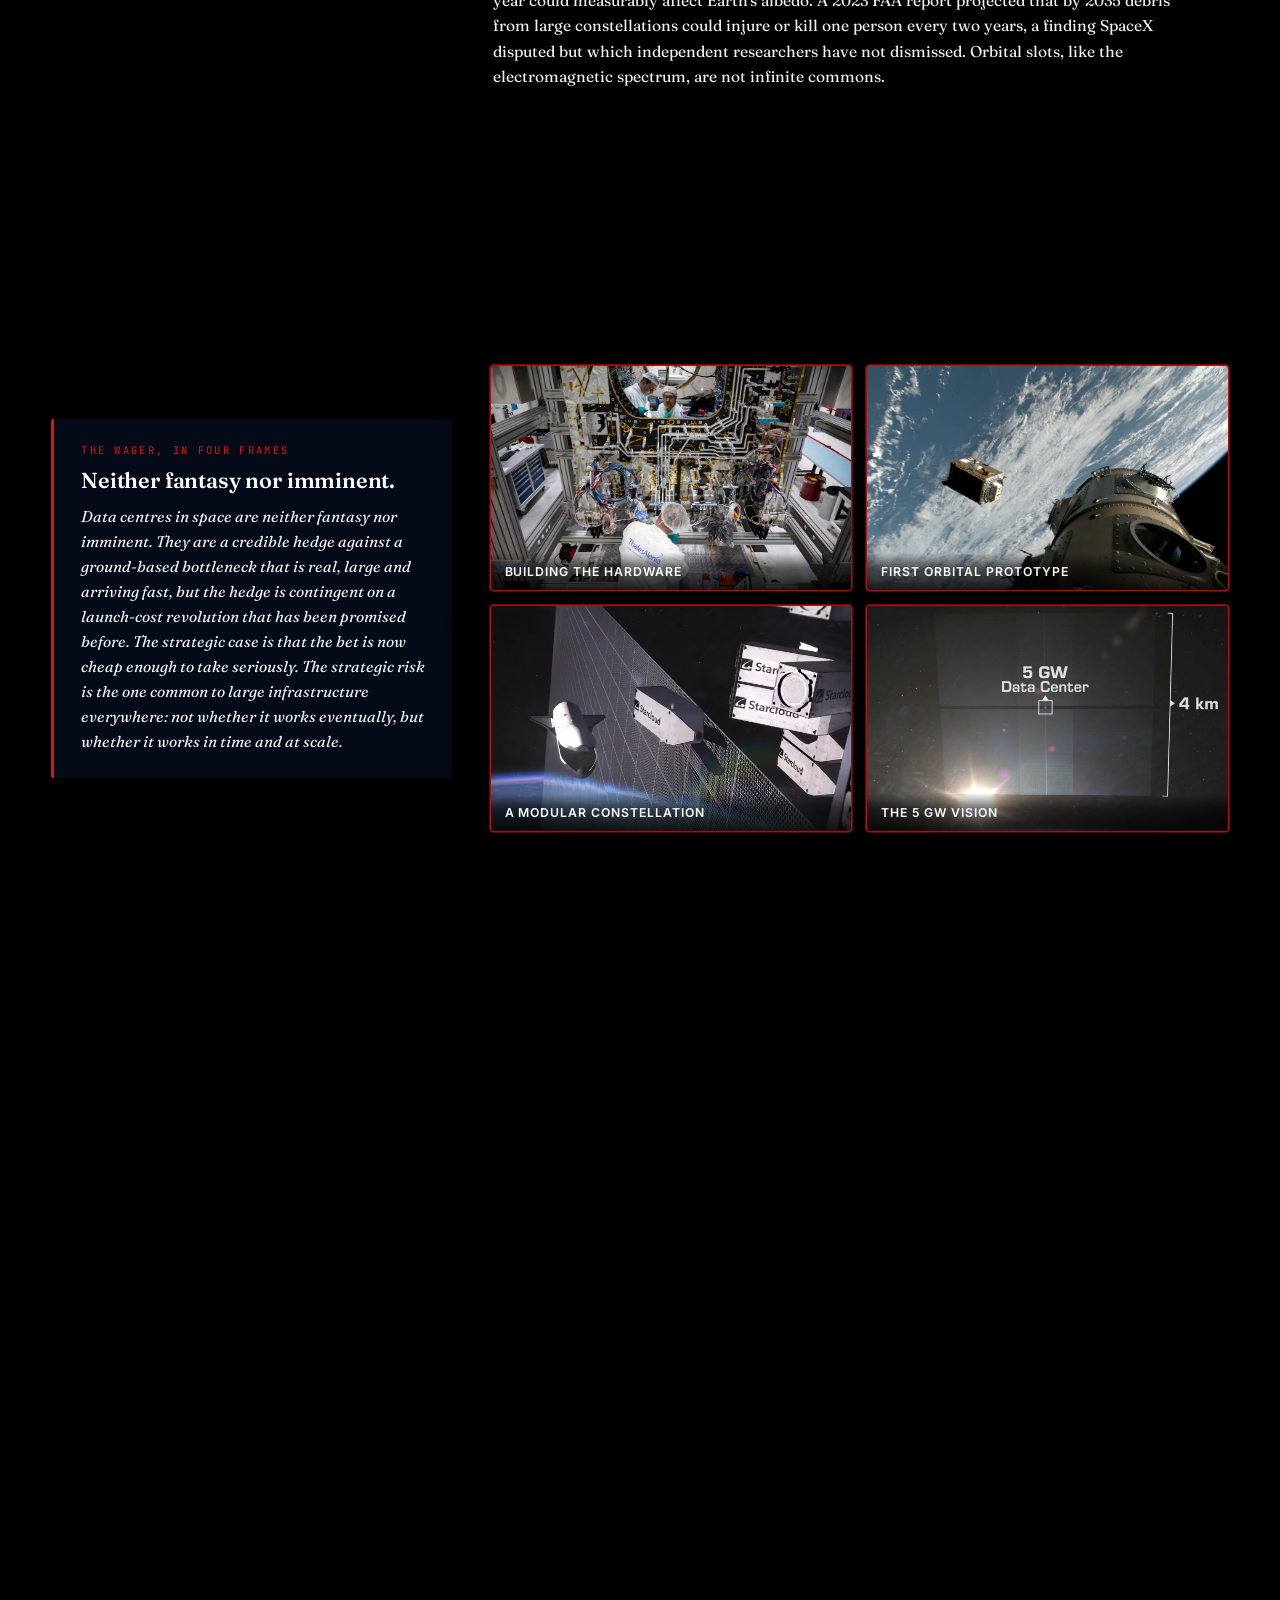
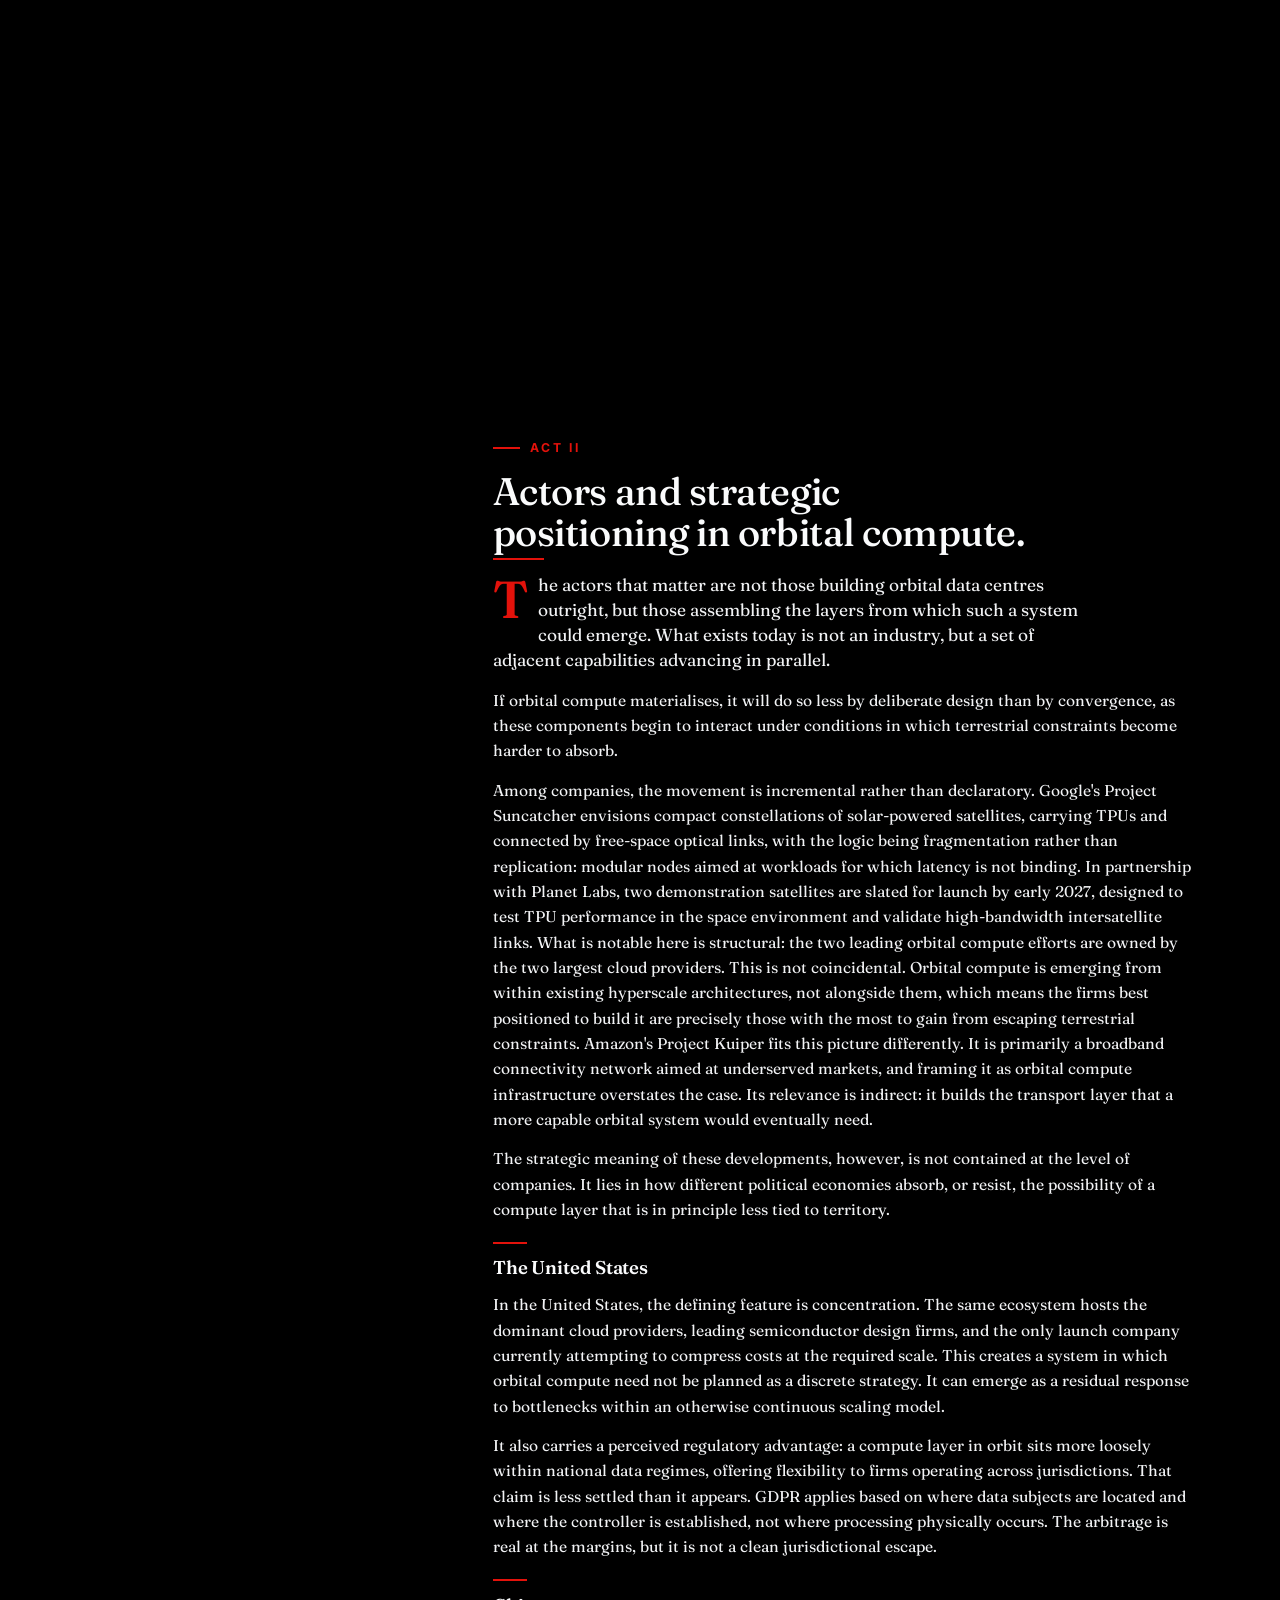
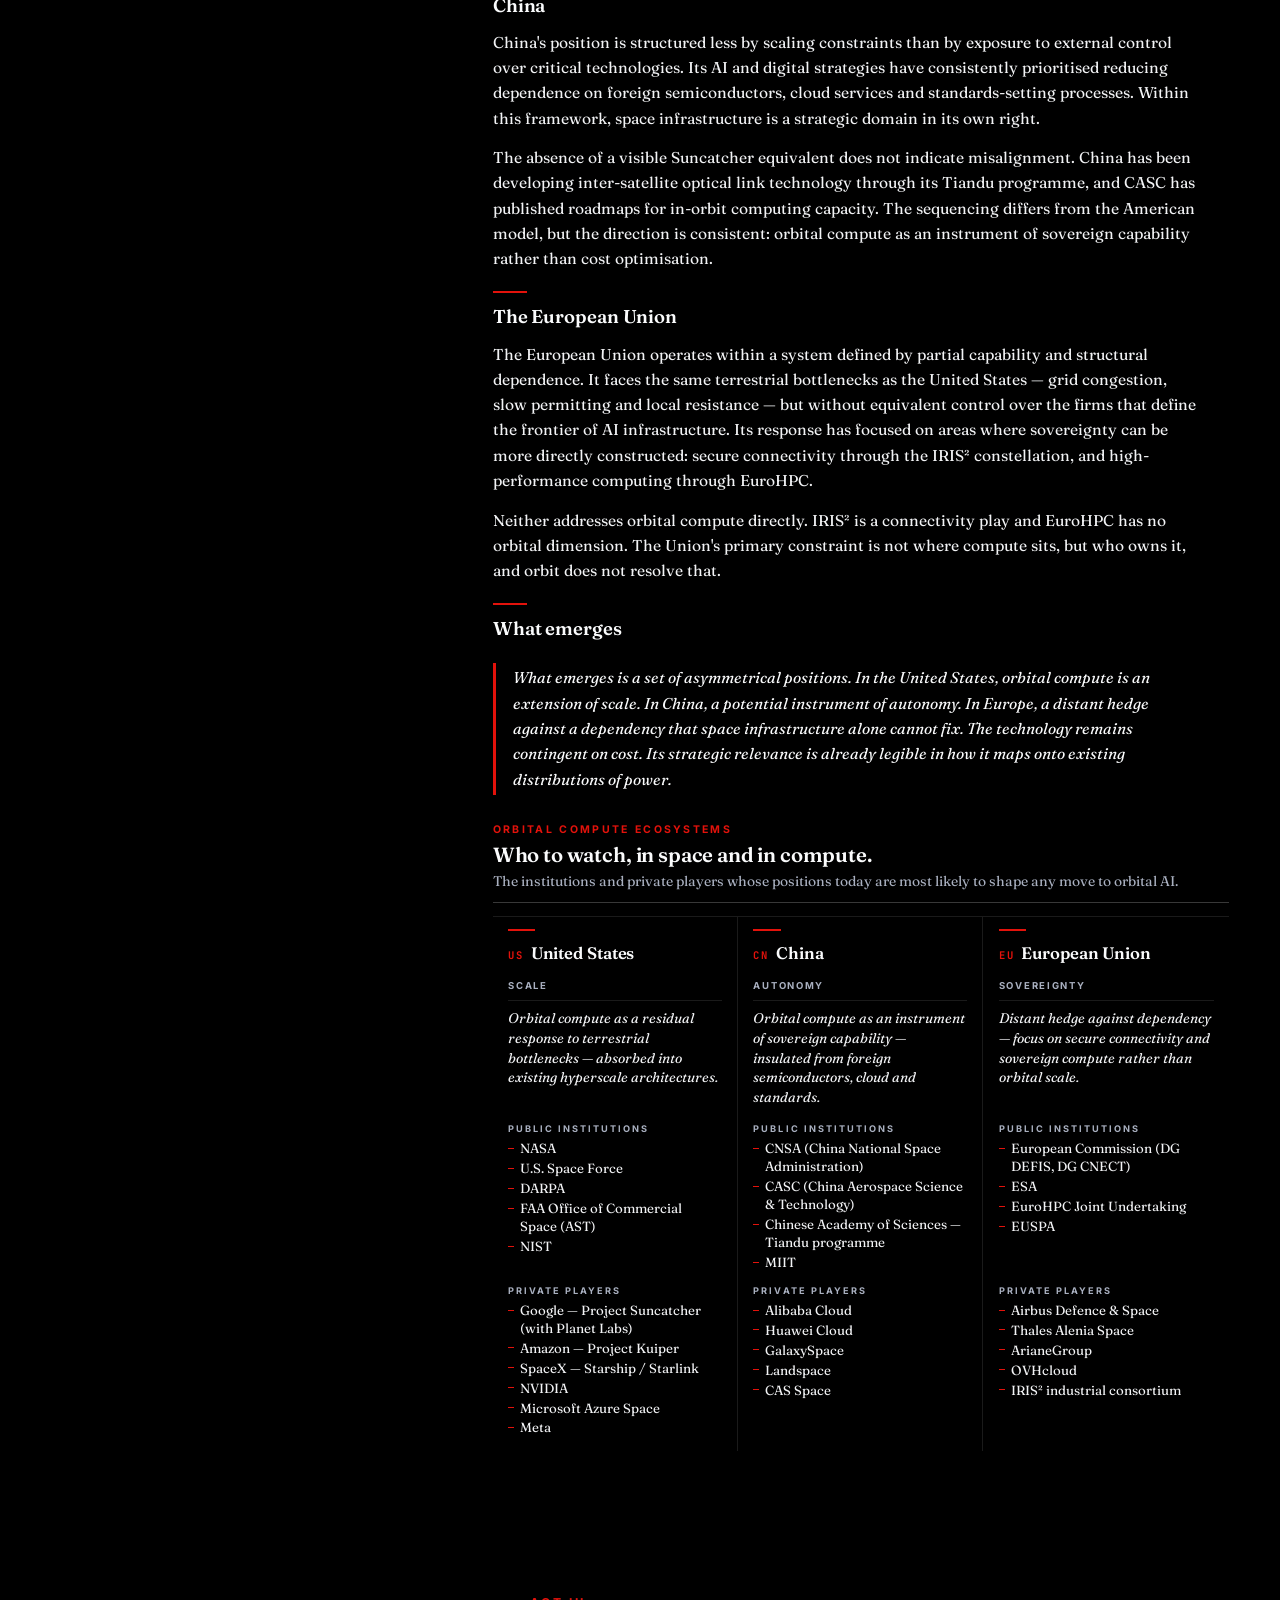
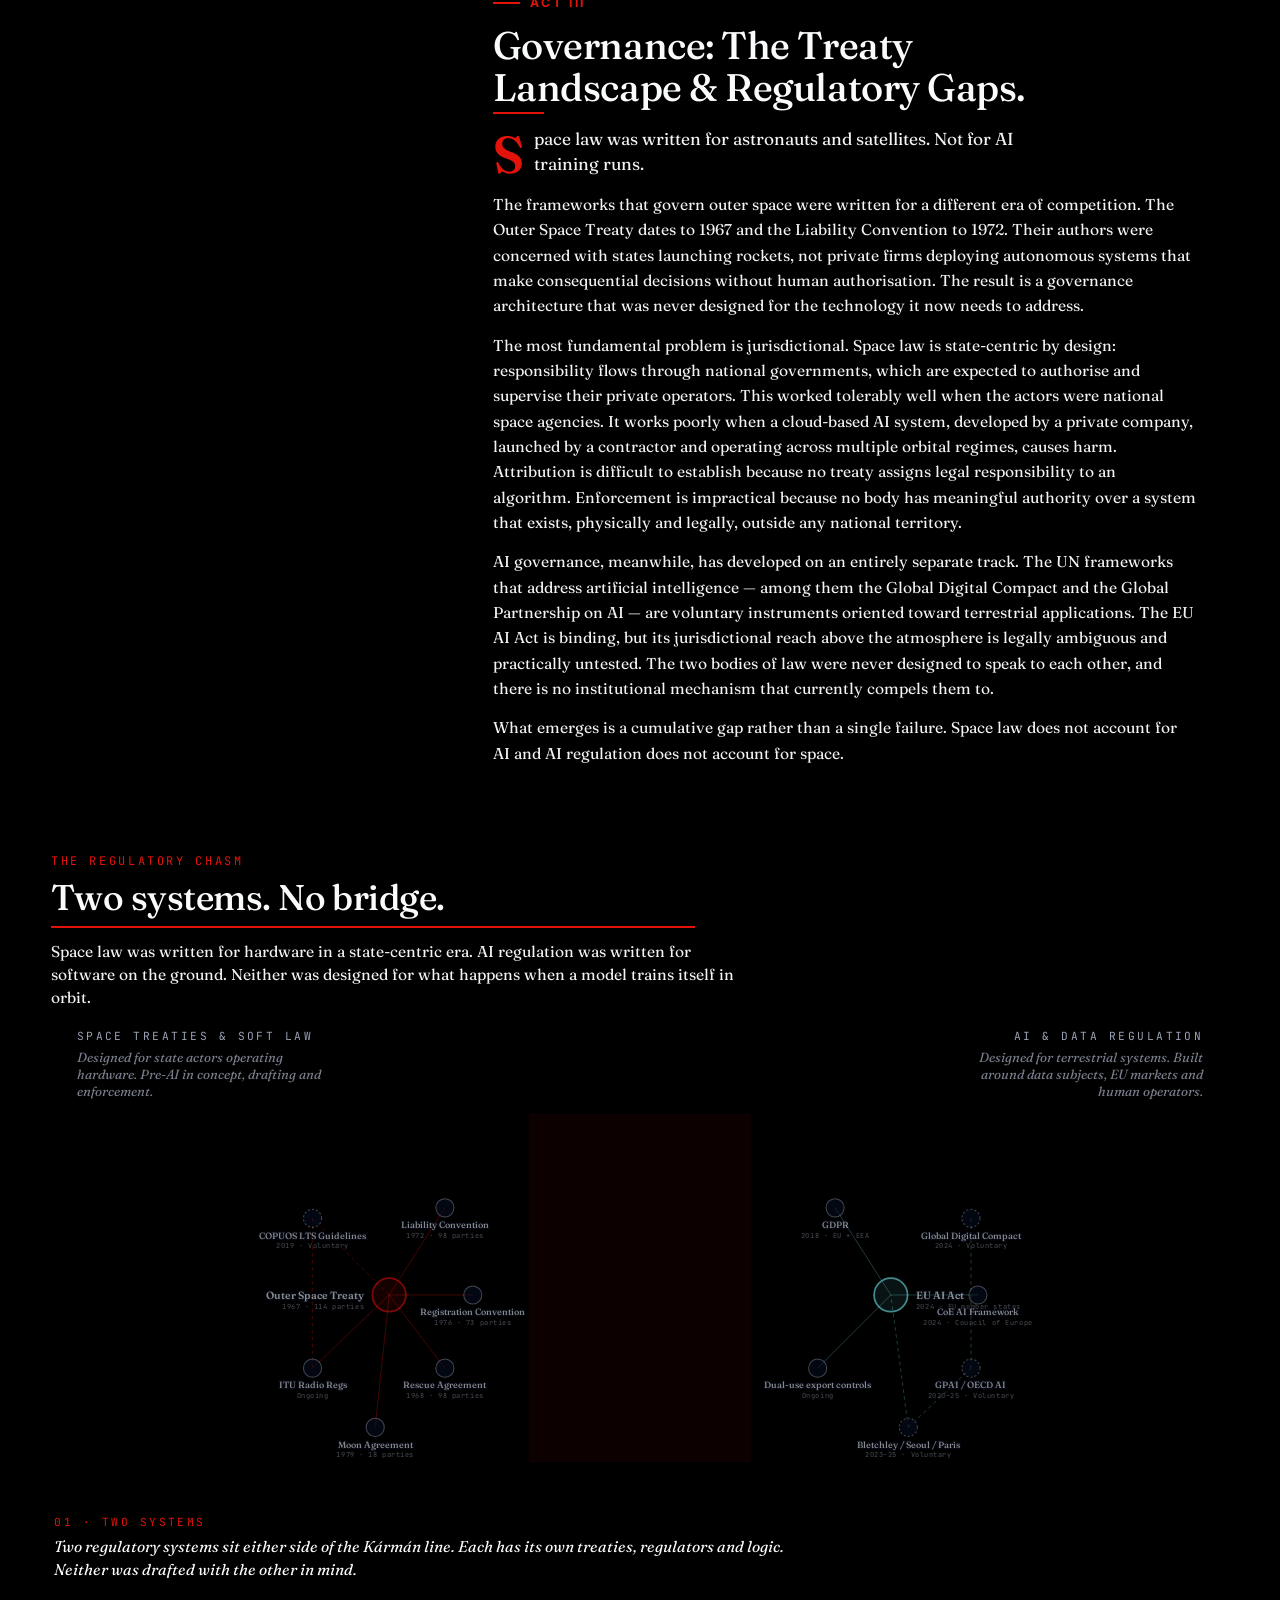
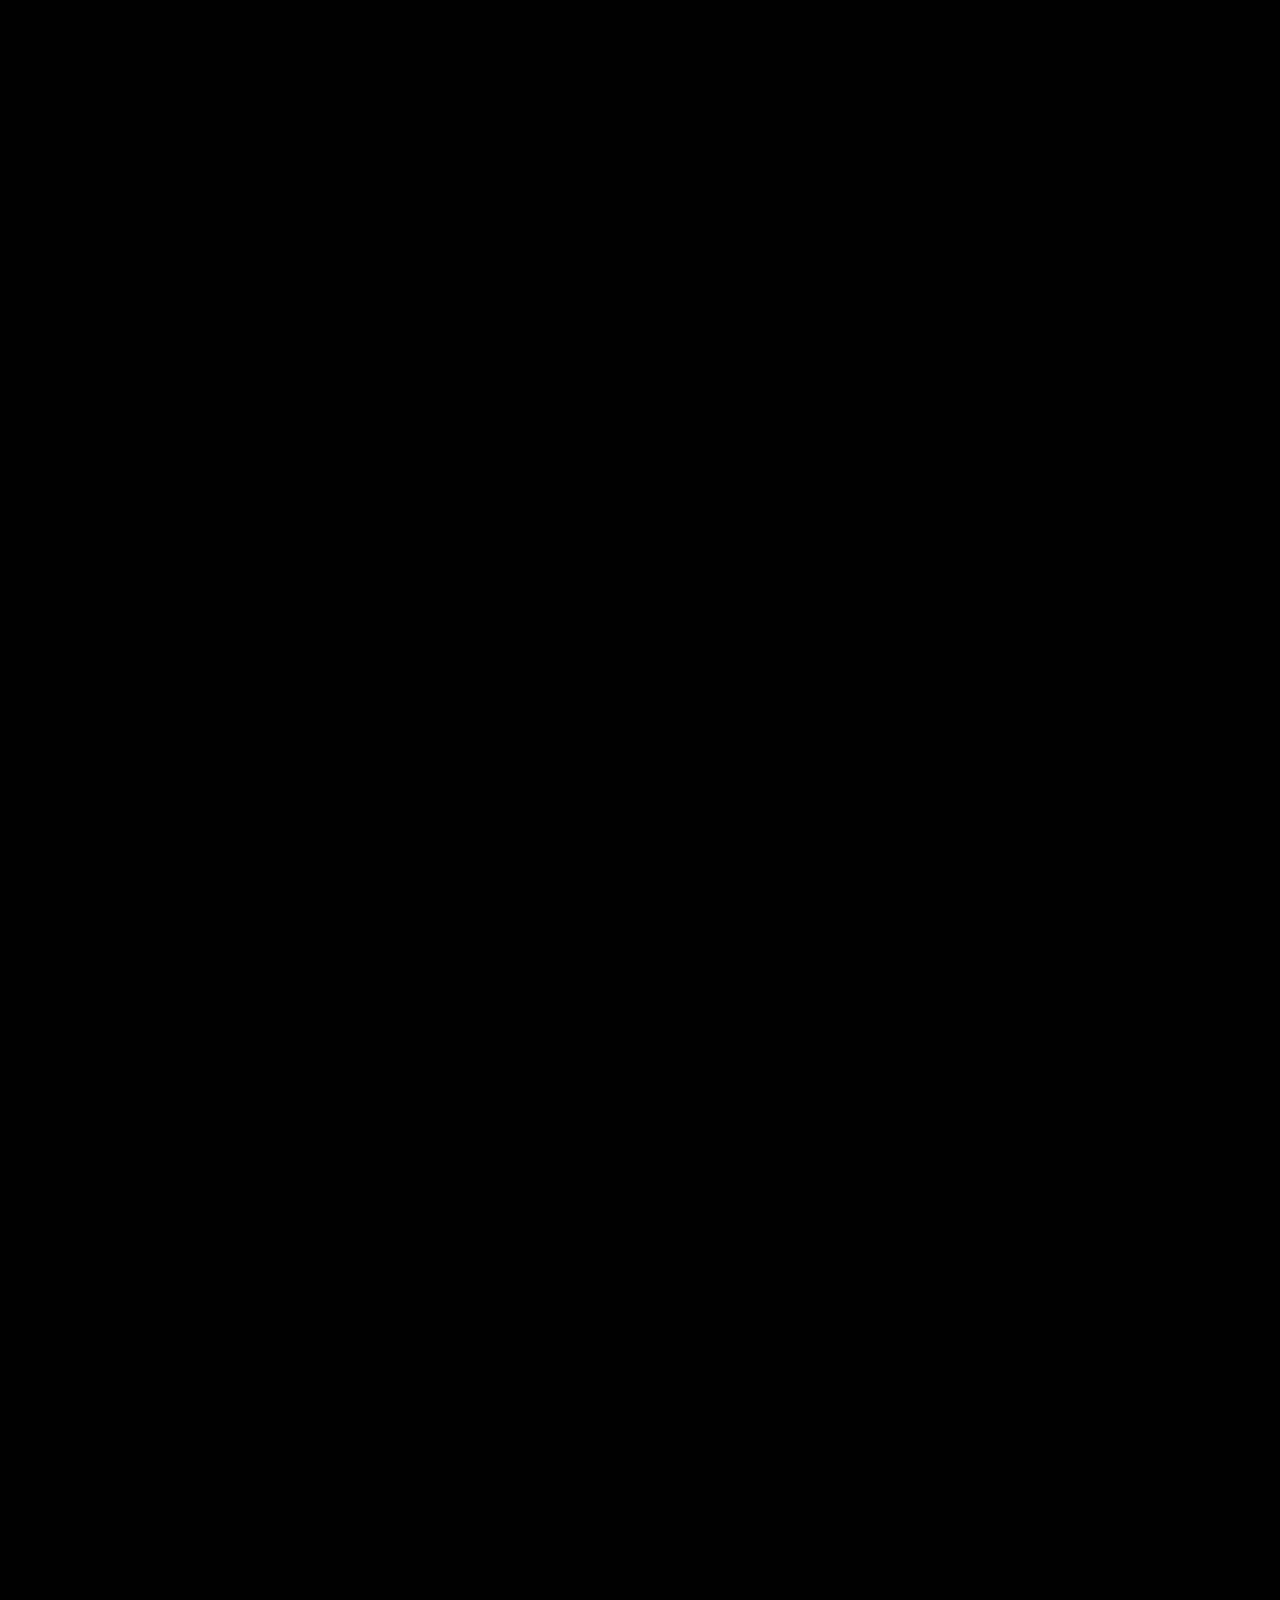
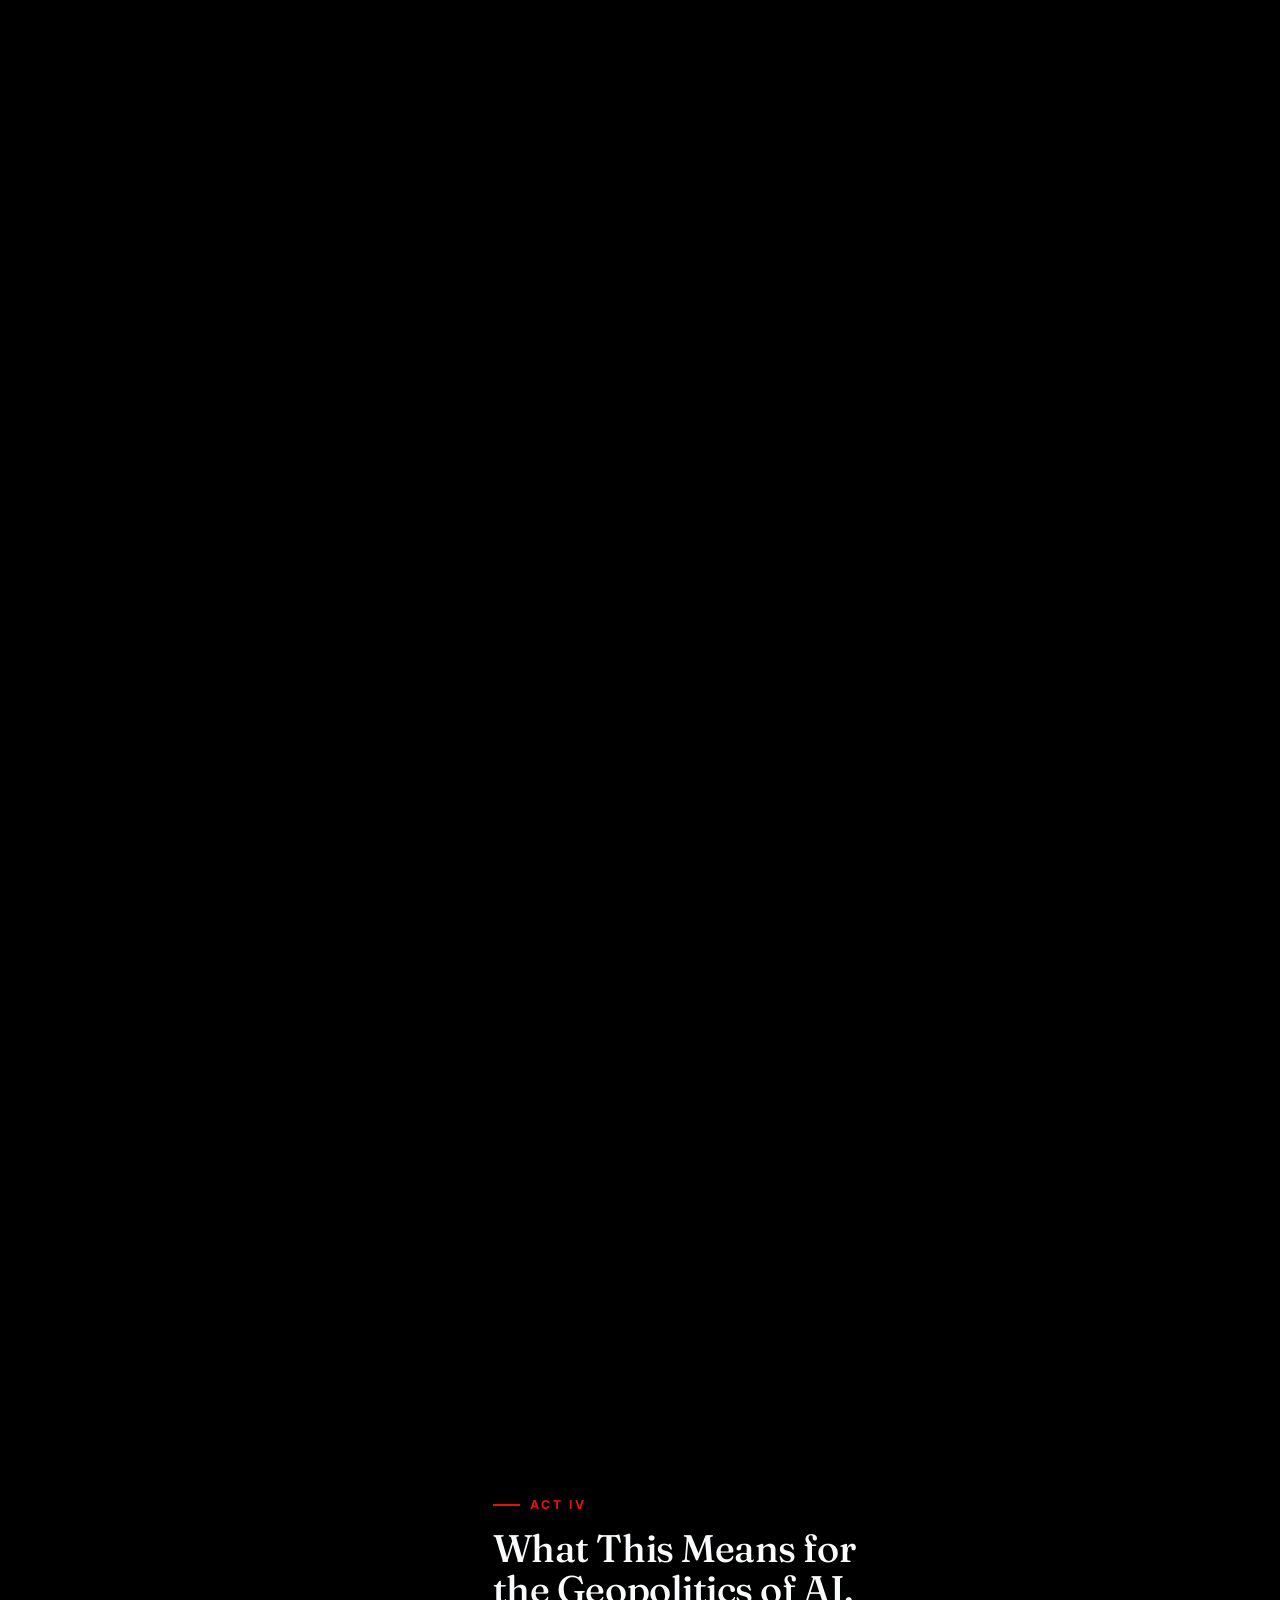
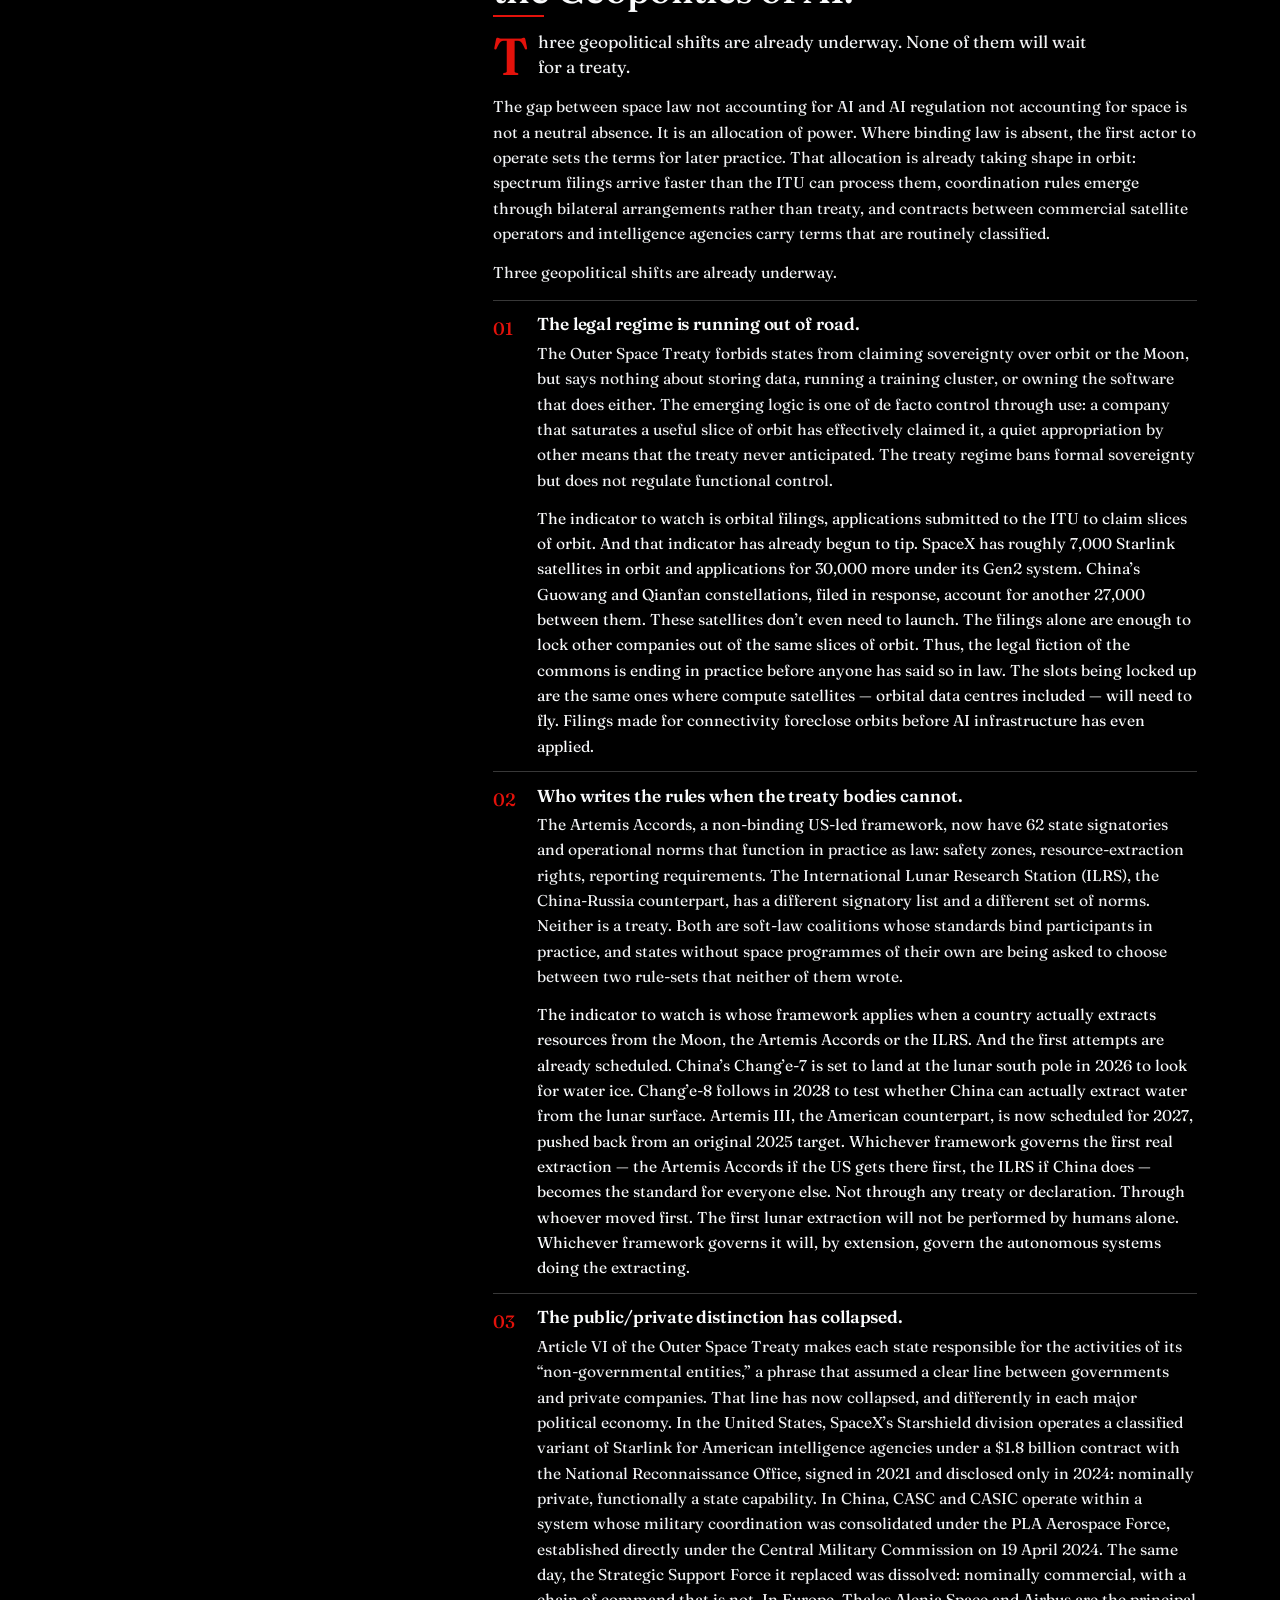
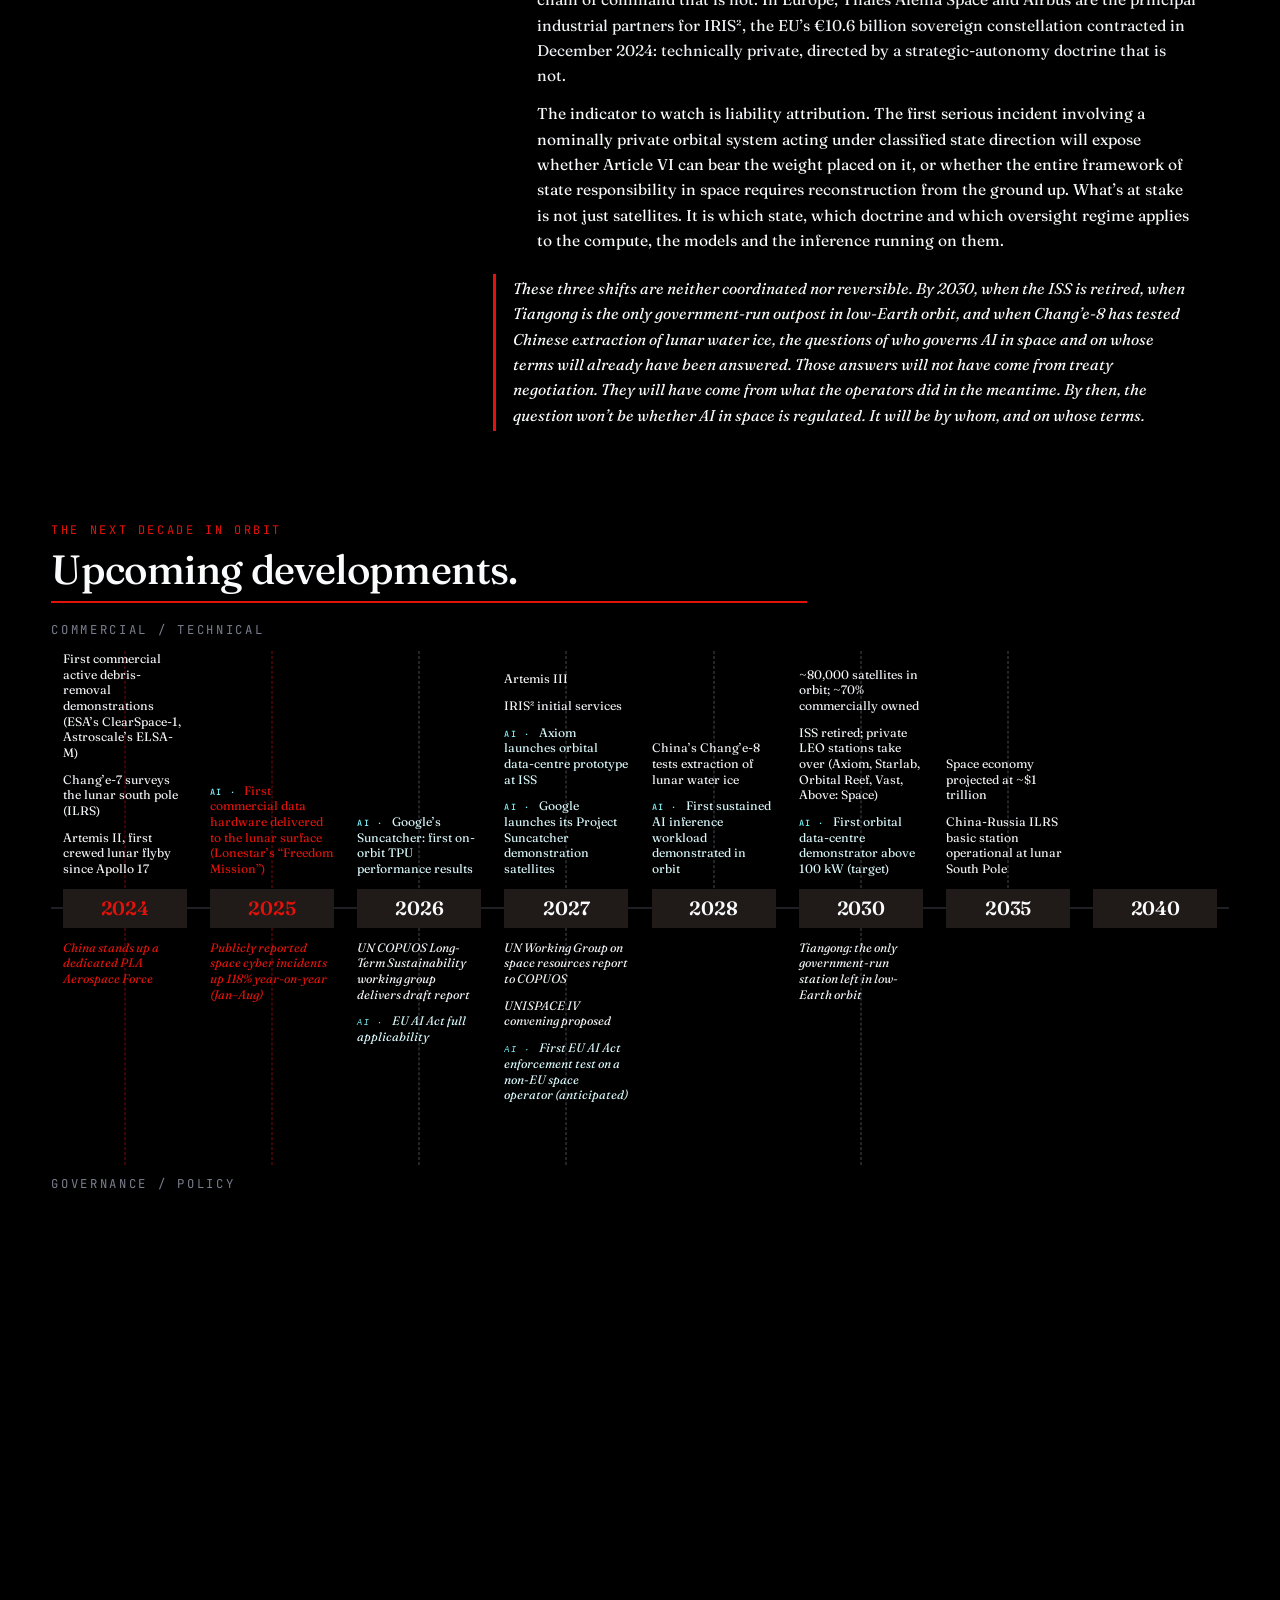
==== commit b00f3568: "Update SVG aspect ratio and refine stage.js animations for improved visual consistency - Changed the" ====
--- a/projects/group-2/index.html
+++ b/projects/group-2/index.html
@@ -111,7 +111,7 @@
         <svg
           class="pad-tower"
           viewBox="-60 0 120 260"
-          preserveAspectRatio="xMidYEnd meet"
+          preserveAspectRatio="xMidYMax meet"
           aria-hidden="true"
         >
           <defs>
@@ -515,7 +515,7 @@
         <svg
           class="pad-tower"
           viewBox="-60 0 120 260"
-          preserveAspectRatio="xMidYEnd meet"
+          preserveAspectRatio="xMidYMax meet"
           aria-hidden="true"
         >
           <defs>
--- a/projects/group-2/styles/scenes.css
+++ b/projects/group-2/styles/scenes.css
@@ -1628,26 +1628,76 @@
 }
 .tl-year.is-red { color: var(--economist-red); }
 
-@media (max-width: 1100px) {
+/* Narrow viewports keep the horizontal chart but let it scroll
+   horizontally — the chart's visual identity stays intact, the
+   reader pans through years instead of seeing a vertical list. */
+@media (max-width: 760px) {
   .scene-timeline { min-height: auto; }
   .timeline-sticky {
     position: relative;
     height: auto;
-    padding: clamp(2rem, 5vh, 4rem) clamp(1rem, 4vw, 2rem);
-  }
-  .tl-columns { grid-template-columns: 1fr; gap: 1rem; }
-  .tl-columns::before { display: none; }
-  .tl-column {
-    grid-column: 1;
-    grid-template-rows: auto auto auto;
-    padding: 0.8rem 0;
-    border-top: 1px solid var(--rule-strong);
-  }
-  .tl-column::before, .tl-column::after { display: none; }
-  .tl-stack { font-size: 0.85rem; }
-  .tl-stack--top { padding-bottom: 0.4rem; }
-  .tl-stack--bottom { padding-top: 0.4rem; }
-  .tl-year { text-align: left; padding: 0.3rem 0; }
+    padding: clamp(1.5rem, 4vh, 2.5rem) 0;
+    gap: clamp(0.6rem, 1.5vh, 1rem);
+  }
+  .timeline-head {
+    padding: 0 clamp(1rem, 4vw, 2rem);
+  }
+  .timeline-chart {
+    padding: 0 clamp(1rem, 4vw, 2rem);
+    /* The grid scrolls underneath, but band labels and chart
+       structure stay aligned with the article's gutter. */
+  }
+  .timeline-grid {
+    overflow-x: auto;
+    -webkit-overflow-scrolling: touch;
+    /* Hairline scroll cue so the reader sees the chart is
+       scrollable without a heavy native scrollbar. */
+    scrollbar-width: thin;
+    scrollbar-color: rgba(255, 255, 255, 0.18) transparent;
+    /* Edge fade hints that more chart sits beyond the right edge. */
+    -webkit-mask-image: linear-gradient(to right,
+      transparent 0,
+      #000 1.5rem,
+      #000 calc(100% - 1.5rem),
+      transparent 100%);
+    mask-image: linear-gradient(to right,
+      transparent 0,
+      #000 1.5rem,
+      #000 calc(100% - 1.5rem),
+      transparent 100%);
+  }
+  .timeline-grid::-webkit-scrollbar { height: 6px; }
+  .timeline-grid::-webkit-scrollbar-thumb {
+    background: rgba(255, 255, 255, 0.18);
+    border-radius: 3px;
+  }
+  .tl-columns {
+    /* Force a readable column width; container scrolls horizontally
+       to reveal the rest. ~720px = 8 columns × ~90px each. */
+    min-width: 720px;
+    width: max-content;
+  }
+  .tl-stack {
+    font-size: clamp(0.66rem, 1.6vw, 0.78rem);
+    line-height: 1.25;
+    gap: 0.4rem;
+  }
+  .tl-year { font-size: clamp(0.92rem, 2.6vw, 1.1rem); }
+  .timeline-heading { font-size: clamp(1.25rem, 5vw, 1.7rem); }
+  .timeline-band-label { font-size: 0.62rem; letter-spacing: 0.18em; }
+  .tl-column { padding: 0 clamp(0.3rem, 1vw, 0.6rem); }
+  /* Hint text under the chart so users know the chart scrolls. */
+  .timeline-chart::after {
+    content: "Scroll the chart sideways →";
+    display: block;
+    font-family: var(--mono);
+    font-size: 0.6rem;
+    letter-spacing: 0.18em;
+    text-transform: uppercase;
+    color: rgba(220, 230, 255, 0.45);
+    margin-top: 0.6rem;
+    padding: 0 clamp(1rem, 4vw, 2rem);
+  }
 }
 .reduced-motion .timeline-sticky {
   position: relative;
@@ -2287,3 +2337,204 @@
   line-height: 1.45;
   color: var(--ink);
 }
+
+/* ============================================================
+   Adaptive layout for pinned panels
+   ------------------------------------------------------------
+   The vh-based sticky panels (gallery, regnet, timeline) work
+   well around 900–1100px tall, but overflow on short viewports
+   and stretch awkwardly on tall ones. The blocks below tune
+   their heights and panel padding for short / medium / tall /
+   ultra-wide screens. Stacked from shortest → tallest, then
+   widest.
+   ============================================================ */
+
+/* ---- Short viewports (panels were overflowing 100vh) ----
+   Triggers on landscape phones and short laptop windows.
+   Sticky panels need less internal padding and the closer at
+   regnet beat 5 needs to stay within 100vh. */
+@media (max-height: 720px) {
+  /* Gallery: shorter pin, tighter image grid. */
+  .scene-gallery { min-height: 180vh; }
+  .gallery-sticky {
+    padding: clamp(0.8rem, 2vh, 1.4rem) clamp(1rem, 4vw, 2.5rem);
+  }
+  .gallery-text { padding: 1rem 1.1rem; }
+  .gallery-figure { aspect-ratio: 16 / 11; }
+  .gallery-heading { font-size: clamp(1.4rem, 3vw, 1.9rem); }
+  .gallery-body { font-size: 0.86rem; line-height: 1.5; }
+
+  /* Regnet: shorter pin, smaller chart, much tighter closer. */
+  .scene-regnet { min-height: 320vh; }
+  .regnet-sticky {
+    padding: clamp(0.7rem, 2vh, 1.3rem) clamp(1rem, 3vw, 2rem);
+  }
+  .regnet-stage-wrap { height: clamp(260px, 42vh, 380px); }
+  .regnet-frame { padding-top: 2.2rem; }
+  .regnet-heading { font-size: clamp(1.25rem, 2.4vw, 1.7rem); }
+  .regnet-lede { font-size: 0.86rem; line-height: 1.4; max-width: 60ch; }
+  .regnet-sticky[data-beat="5"] .regnet-stage-wrap {
+    height: clamp(120px, 20vh, 200px);
+  }
+  .regnet-closer {
+    margin: clamp(1.2rem, 3vh, 2.2rem) auto;
+    padding: clamp(1.2rem, 3vh, 2.2rem) 0;
+    font-size: clamp(0.95rem, 1.7vw, 1.25rem);
+    max-width: 56ch;
+  }
+
+  /* Timeline: shorter pin, leaner header. */
+  .scene-timeline { min-height: 150vh; }
+  .timeline-sticky {
+    padding: clamp(0.7rem, 2vh, 1.2rem) clamp(1rem, 3vw, 2rem) clamp(1rem, 3vh, 2rem);
+  }
+  .timeline-heading { font-size: clamp(1.25rem, 2.4vw, 1.7rem); }
+  .timeline-chart { row-gap: 0.4rem; }
+}
+
+/* ---- Medium-short viewports (721–900px tall) ----
+   Light tuning so the regnet beat-5 closer doesn't push the
+   chart off the bottom of the viewport. */
+@media (max-height: 900px) and (min-height: 721px) {
+  .scene-regnet { min-height: 340vh; }
+  .regnet-stage-wrap { height: clamp(320px, 48vh, 520px); }
+  .regnet-sticky[data-beat="5"] .regnet-stage-wrap {
+    height: clamp(160px, 26vh, 280px);
+  }
+  .regnet-closer {
+    margin: clamp(2rem, 5vh, 3.5rem) auto;
+    padding: clamp(1.8rem, 4.5vh, 3rem) 0;
+  }
+  .scene-gallery { min-height: 200vh; }
+  .scene-timeline { min-height: 160vh; }
+}
+
+/* ---- Tall viewports (≥1100px) ----
+   Cap stretching so the SVG doesn't balloon and everything
+   sits comfortably mid-viewport. */
+@media (min-height: 1100px) {
+  .regnet-stage-wrap { max-height: 720px; }
+  .gallery-sticky {
+    align-content: center;
+  }
+  .gallery-figure { max-height: 360px; }
+  .timeline-chart { max-height: 580px; }
+  .timeline-sticky { justify-content: center; gap: clamp(1.2rem, 2.5vh, 2rem); }
+  .regnet-sticky { align-content: center; gap: clamp(1.2rem, 2.4vh, 2rem); }
+}
+
+/* ---- Ultra-wide viewports (≥1800px) ----
+   Cap content widths so the SVG and chart don't stretch
+   past the readable zone on 4K / ultrawide monitors. */
+@media (min-width: 1800px) {
+  .regnet-frame { max-width: 92rem; }
+  .regnet-head { max-width: 92rem; }
+  .timeline-head { max-width: 84rem; }
+  .timeline-chart { max-width: 84rem; }
+  .gallery-split { max-width: 92rem; margin: 0 auto; }
+  .regnet-closer { max-width: 56ch; }
+}
+
+/* ---- Mid-narrow (700–980px wide) ----
+   Hand-off zone between desktop and the existing narrow rules.
+   Panels stay pinned but content tightens. */
+@media (max-width: 980px) and (min-width: 700px) {
+  .gallery-split { grid-template-columns: minmax(220px, 38%) 1fr; }
+  .gallery-grid { gap: 0.5rem; }
+  .regnet-cluster-label--space,
+  .regnet-cluster-label--ai { font-size: 0.6rem; }
+  .rn-cluster-sub { display: none; }
+  .regnet-stage-wrap { height: clamp(280px, 46vh, 460px); }
+}
+
+/* ---- Very narrow / portrait (<700px wide) ----
+   Stacked / single-column layout for phones. The existing
+   max-width: 980px rule already handles structural collapse;
+   this just trims sizes further. */
+@media (max-width: 700px) {
+  .scene-gallery { min-height: auto; }
+  .gallery-figure { aspect-ratio: 16 / 10; }
+  .gallery-heading { font-size: 1.5rem; }
+
+  .scene-regnet { min-height: auto; }
+  .regnet-heading { font-size: 1.4rem; max-width: 22ch; }
+  .regnet-lede { font-size: 0.86rem; }
+  .regnet-stage-wrap { height: clamp(280px, 56vh, 460px); }
+  .regnet-closer {
+    font-size: 1.05rem;
+    padding: 1.4rem 0;
+    margin: 1.2rem auto;
+  }
+
+  .scene-timeline { min-height: auto; }
+  .timeline-heading { font-size: 1.4rem; }
+
+  /* Tooltip narrows to almost full-screen-width on phones so
+     the description text is actually legible. */
+  .rn-tooltip { width: calc(100vw - 2rem); max-width: 360px; }
+}
+
+/* ============================================================
+   Reading-first layout for mid-size viewports
+   ------------------------------------------------------------
+   Below 1024px wide, the satellite cluster doesn't have enough
+   horizontal room to stay in its outer lane without intruding
+   on the reading column. Hide the cluster, drop the reading
+   column's left lane offset, and let the article take the full
+   width. Liftoff keeps its rocket — that's only visible at the
+   very start of scroll. Stars + sky stay as the backdrop.
+   ============================================================ */
+@media (max-width: 1024px) {
+  :root { --lane: 0vw; }
+  /* Cluster goes away — was occupying the left margin where the
+     reading column wants to live on narrow viewports. */
+  .cluster { opacity: 0 !important; }
+  /* Article scenes regain their full reading width. */
+  .scene:not(.scene-liftoff) .scene-inner {
+    padding-left: clamp(1.4rem, 4vw, 3rem) !important;
+    padding-right: clamp(1.4rem, 4vw, 3rem) !important;
+  }
+  /* Liftoff: drop the wide right padding (no rocket lane needed
+     on a viewport this size, but the rocket is still visible). */
+  .scene-liftoff .scene-inner {
+    padding-right: clamp(1.5rem, 5vw, 4rem) !important;
+  }
+}
+
+/* ============================================================
+   Timeline: keep the horizontal chart on mid-size laptops
+   ------------------------------------------------------------
+   The chart used to collapse to a vertical list at <1100px
+   which meant most laptop windows never saw it. Drop that to
+   <760px and scale the chart down for the in-between range.
+   ============================================================ */
+@media (max-width: 1100px) and (min-width: 761px) {
+  .scene-timeline { min-height: 180vh; }
+  .timeline-chart { row-gap: 0.45rem; }
+  .tl-stack {
+    font-size: clamp(0.66rem, 0.8vw, 0.78rem);
+    line-height: 1.25;
+    gap: 0.45rem;
+  }
+  .tl-year { font-size: clamp(0.92rem, 1.4vw, 1.15rem); }
+  .timeline-heading { font-size: clamp(1.3rem, 2.6vw, 1.8rem); }
+  .timeline-band-label { font-size: 0.66rem; letter-spacing: 0.18em; }
+  .tl-column { padding: 0 clamp(0.25rem, 0.7vw, 0.6rem); }
+}
+
+/* ============================================================
+   Regnet: more dwell so the reader actually reaches beat 5
+   ------------------------------------------------------------
+   Bumping min-height to 460vh gives ~72vh of scroll per beat
+   once the panel is pinned — closer to a full viewport per
+   beat, which is what the chasm-labels narrative needs.
+   ============================================================ */
+.scene-regnet {
+  min-height: 460vh;
+}
+@media (max-height: 720px) {
+  .scene-regnet { min-height: 380vh; }
+}
+@media (max-height: 900px) and (min-height: 721px) {
+  .scene-regnet { min-height: 420vh; }
+}
